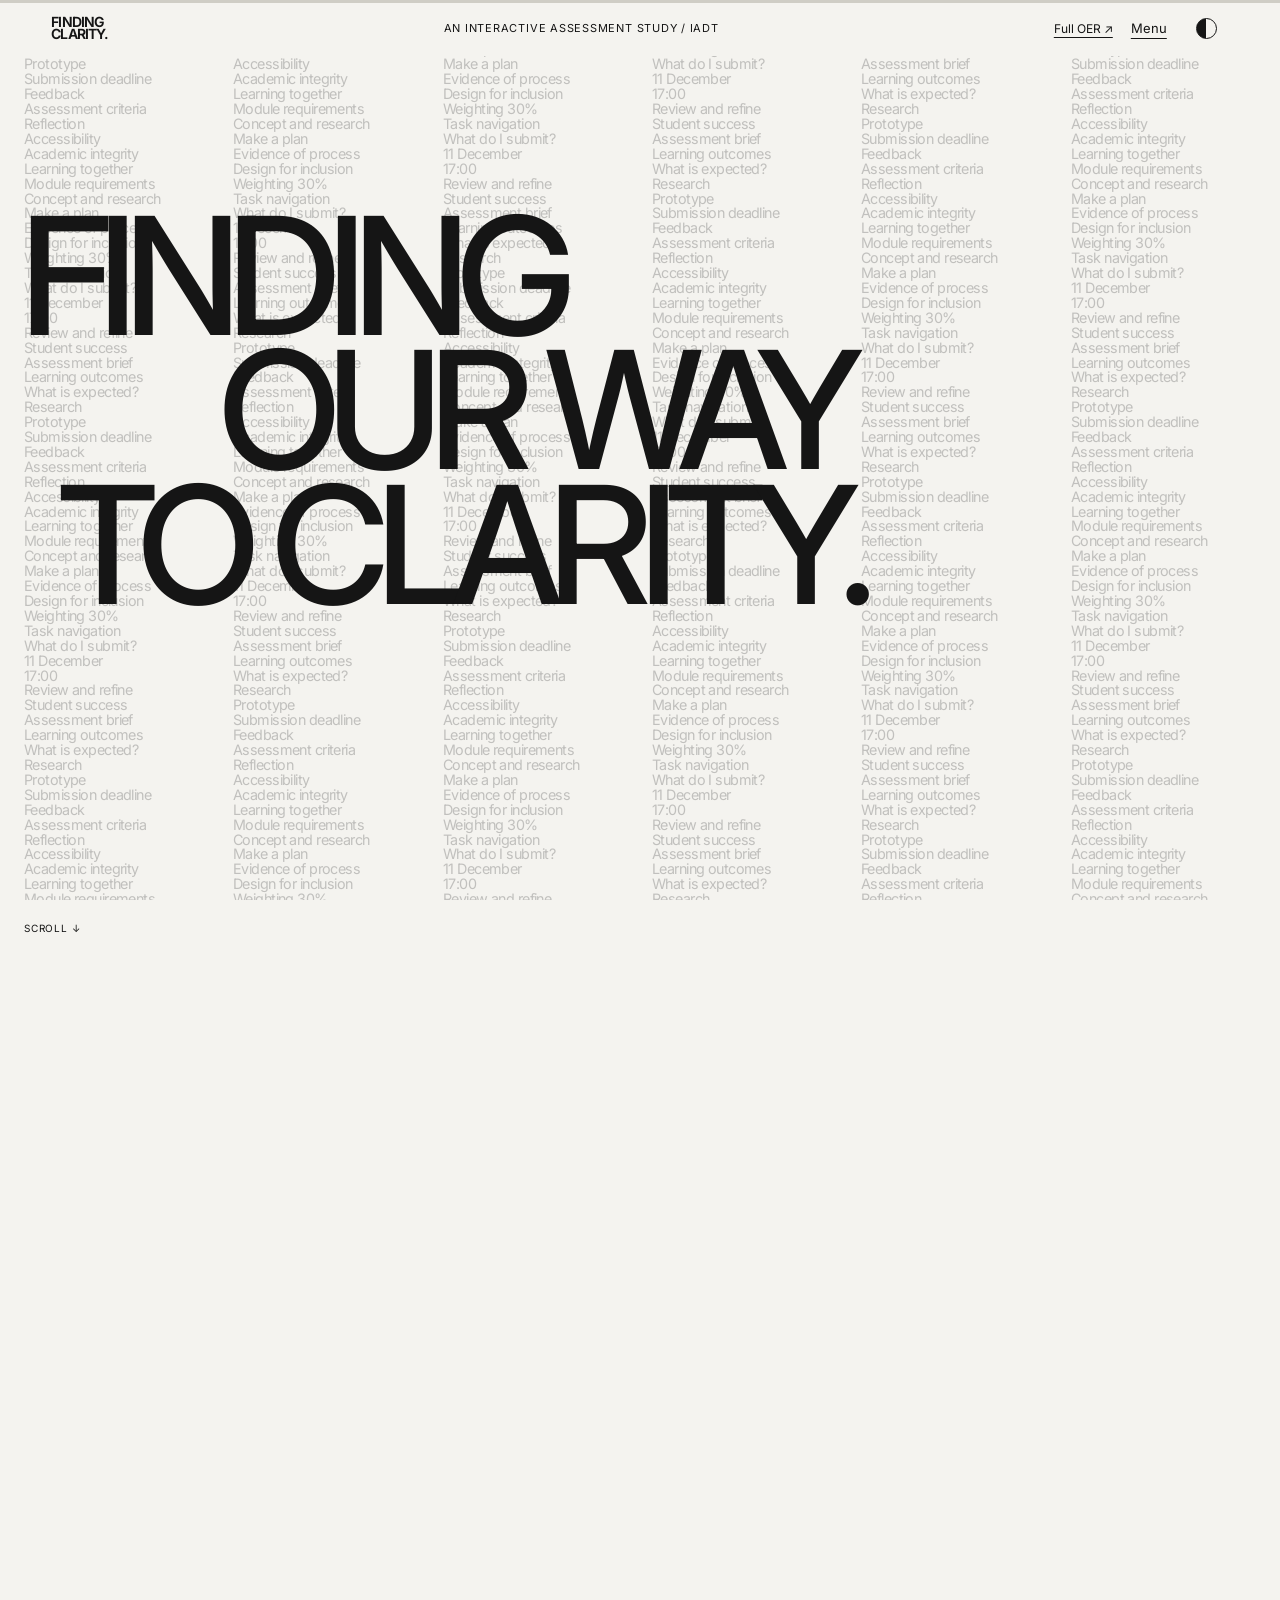
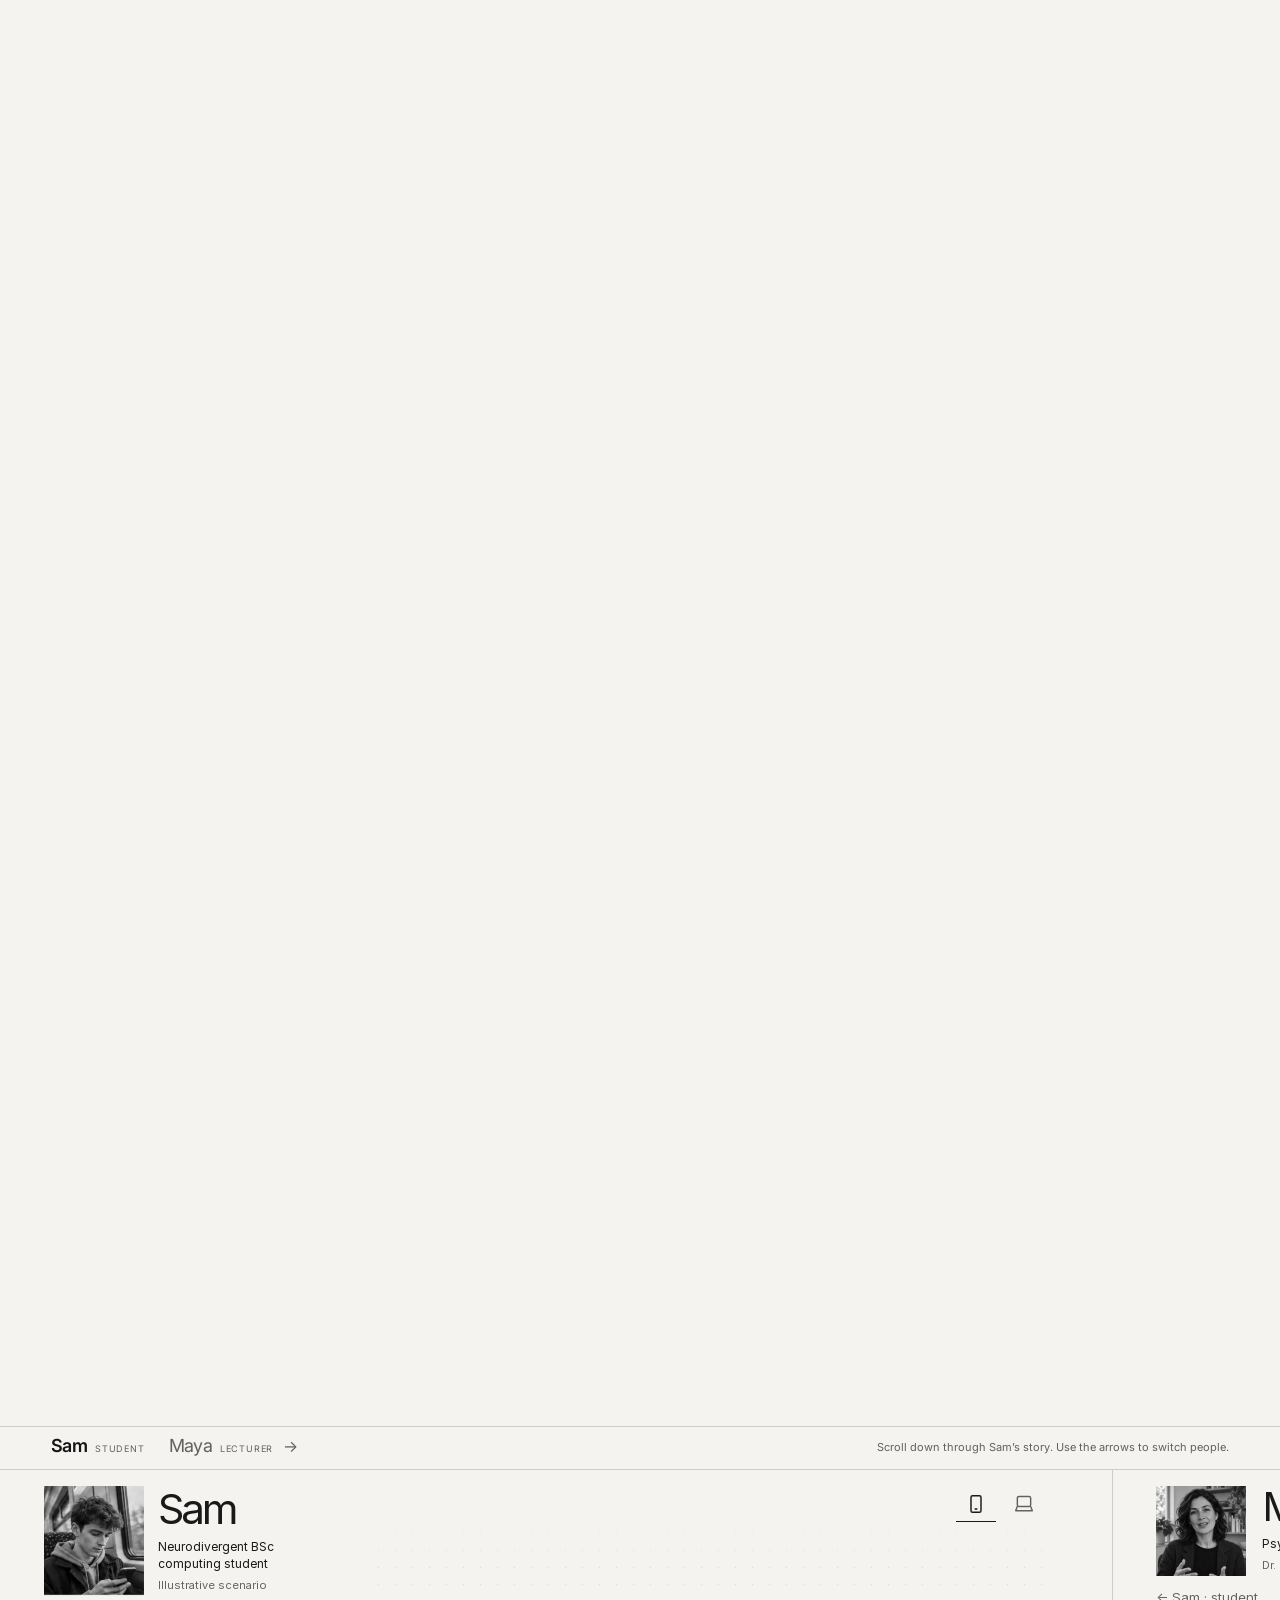
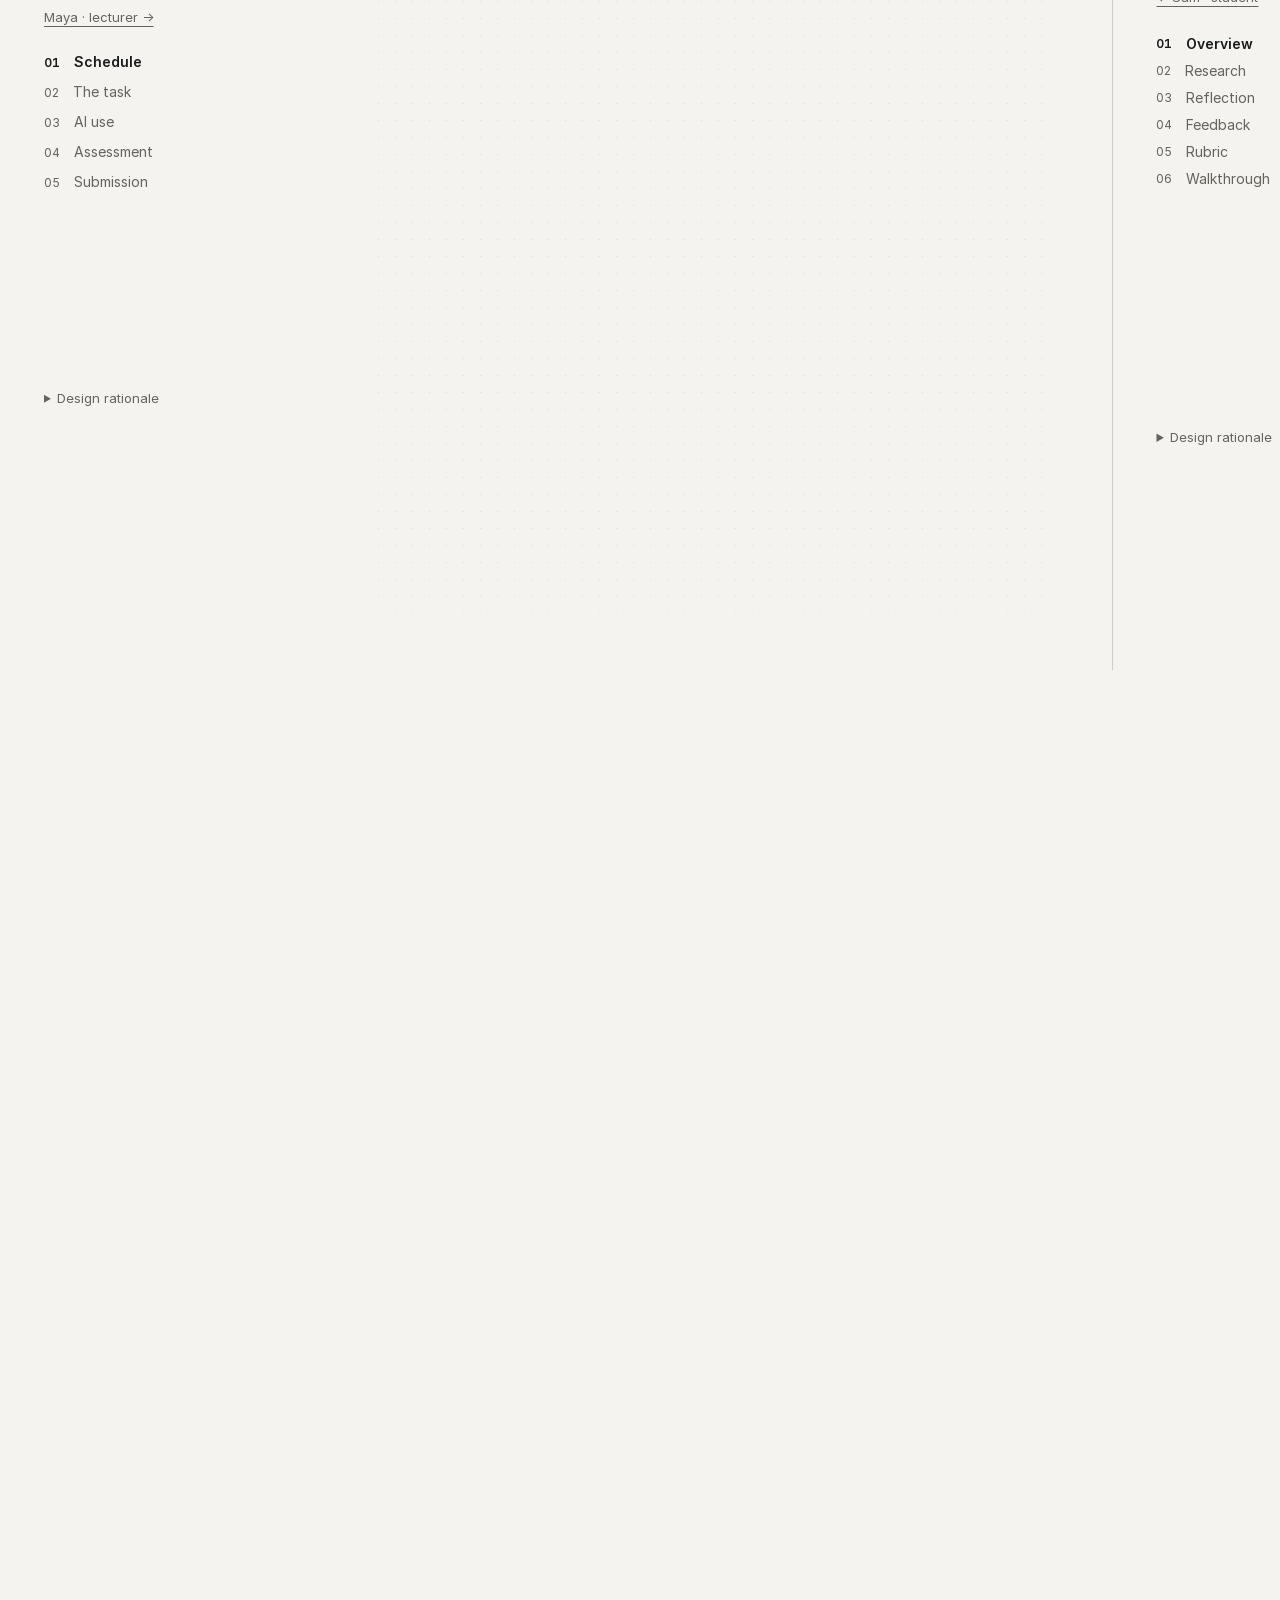
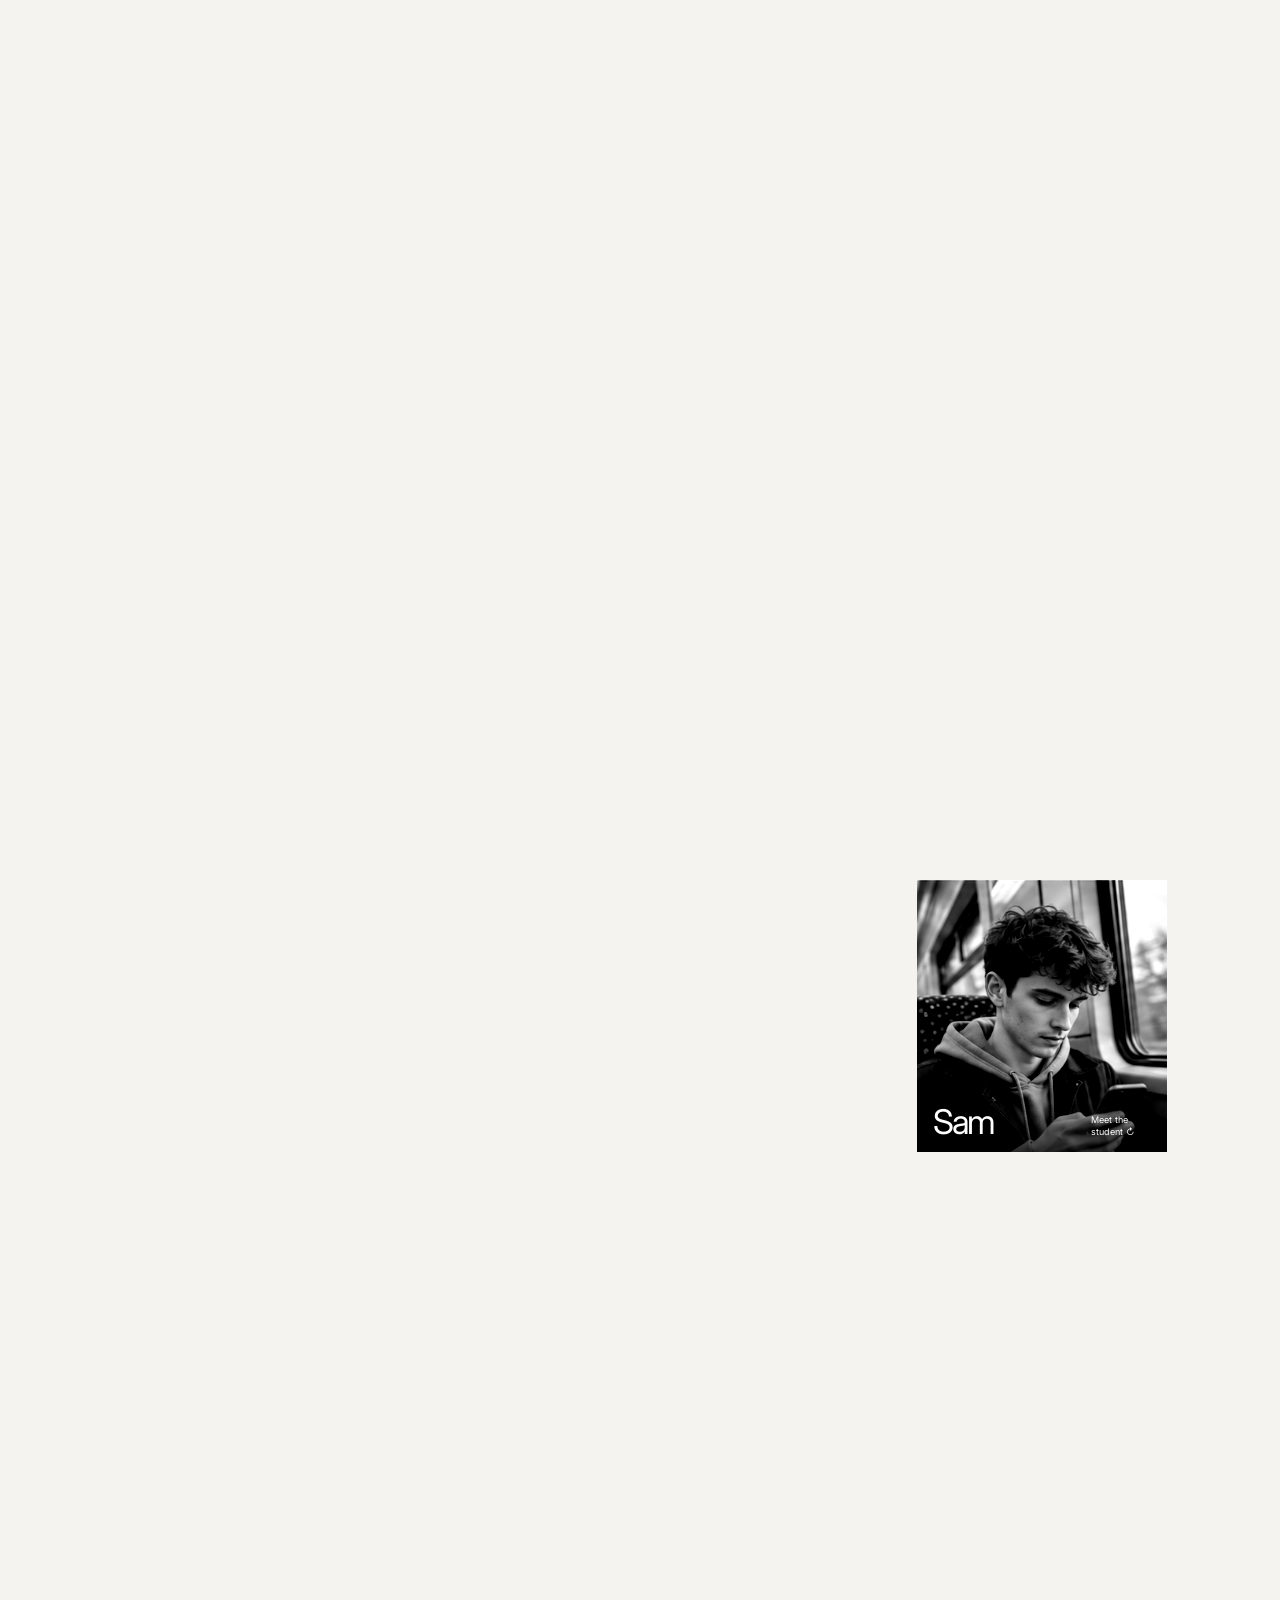
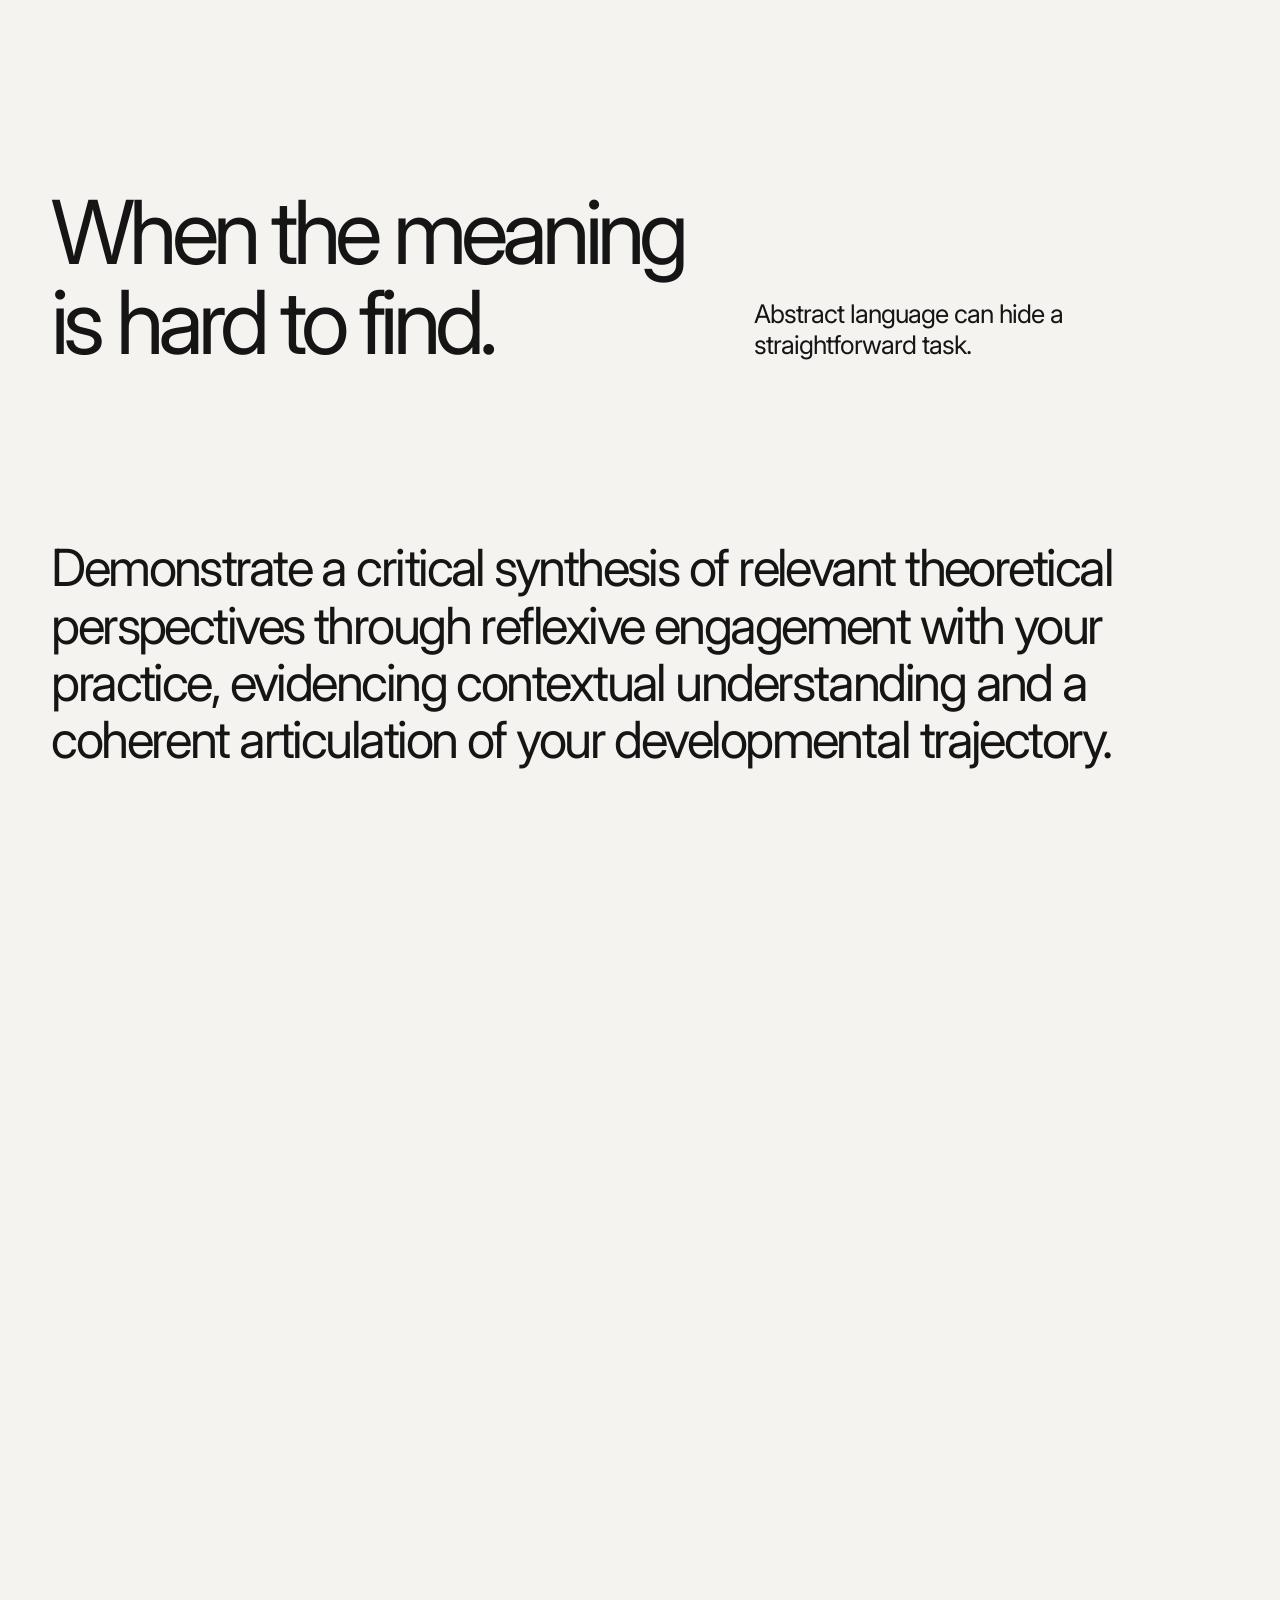
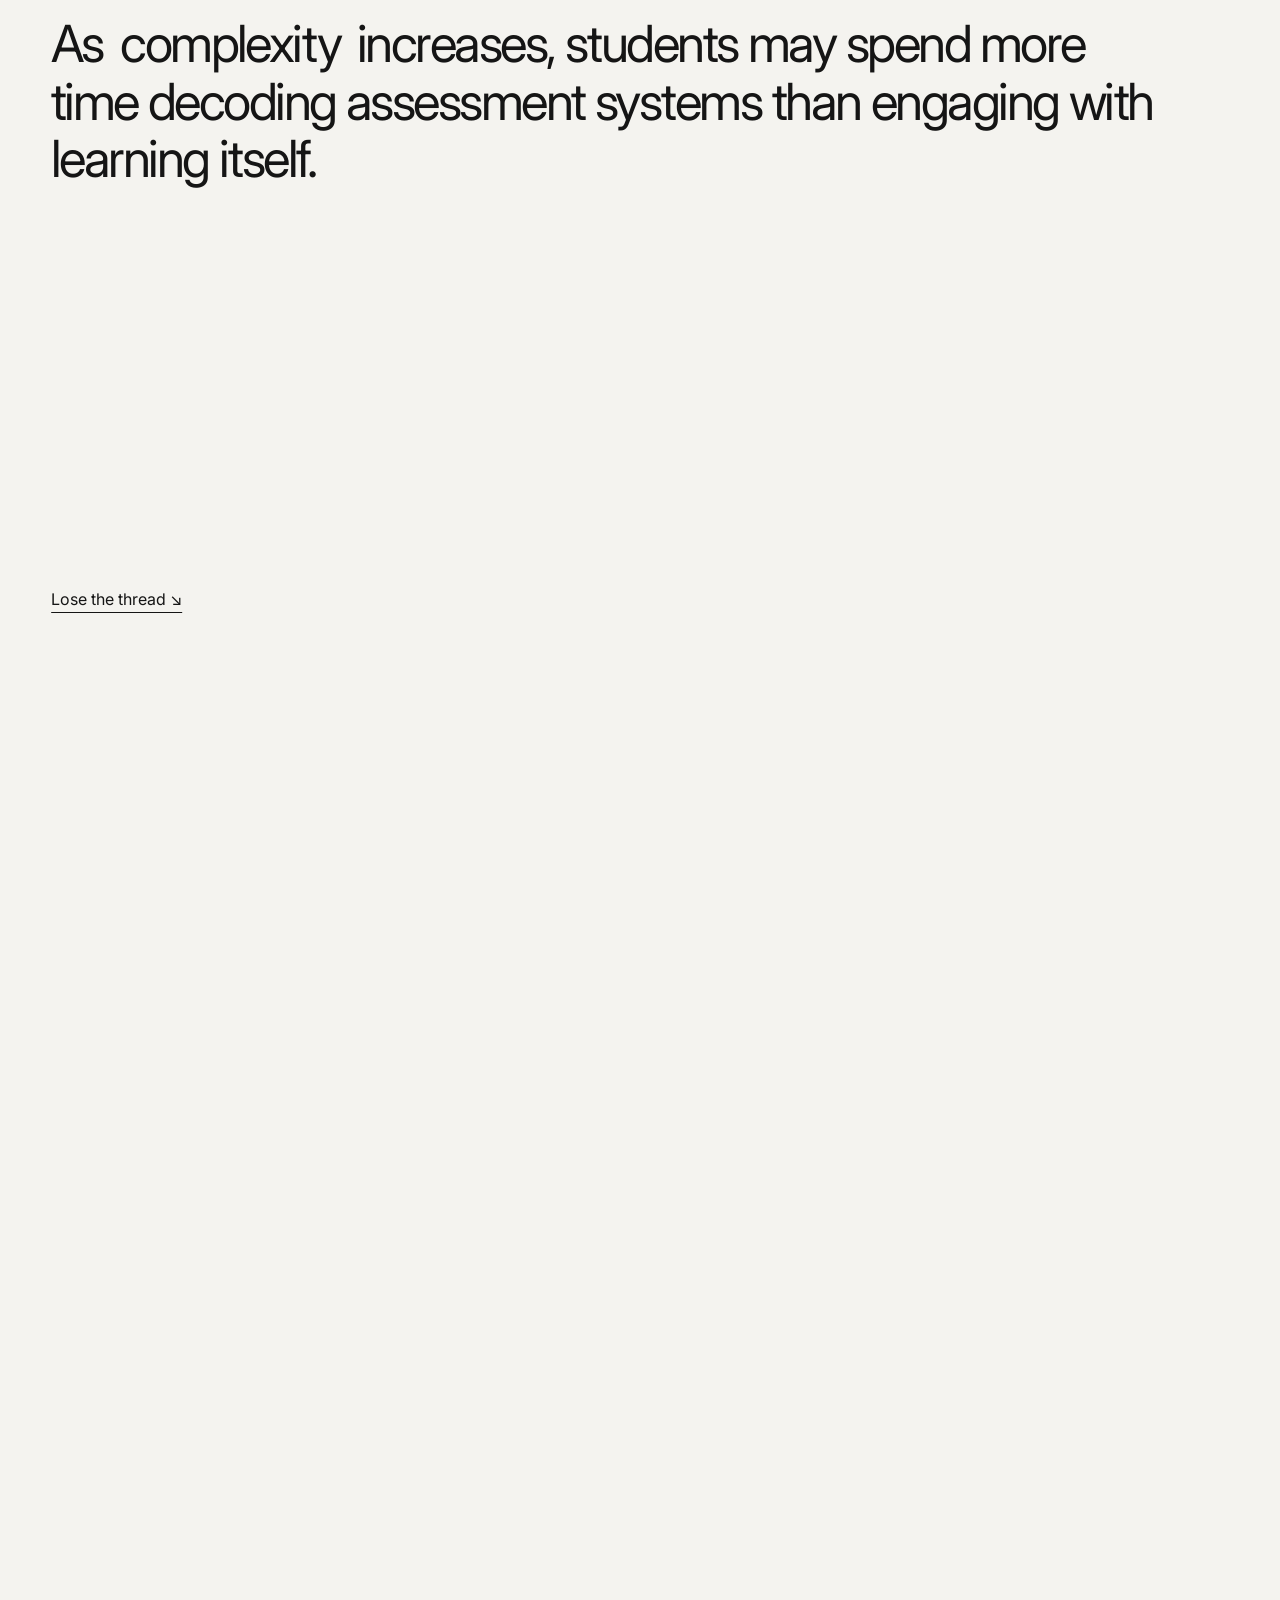
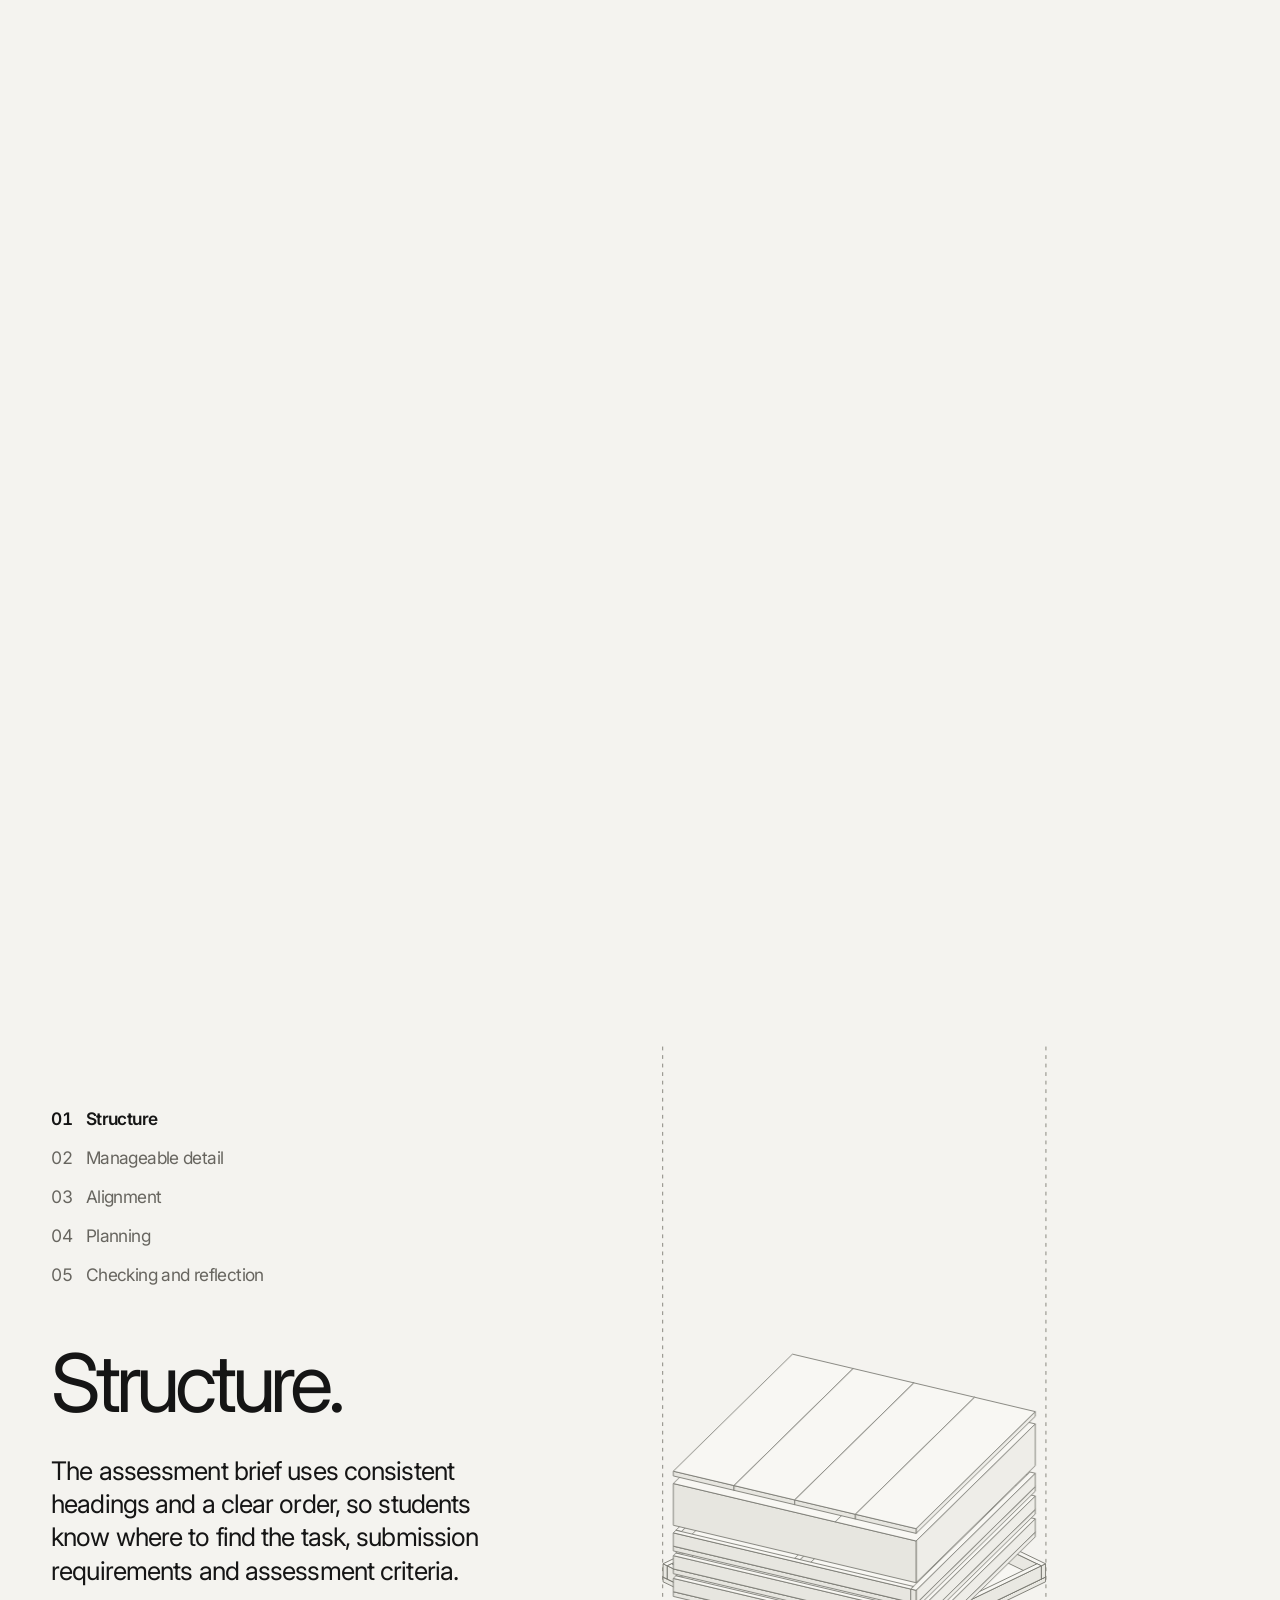
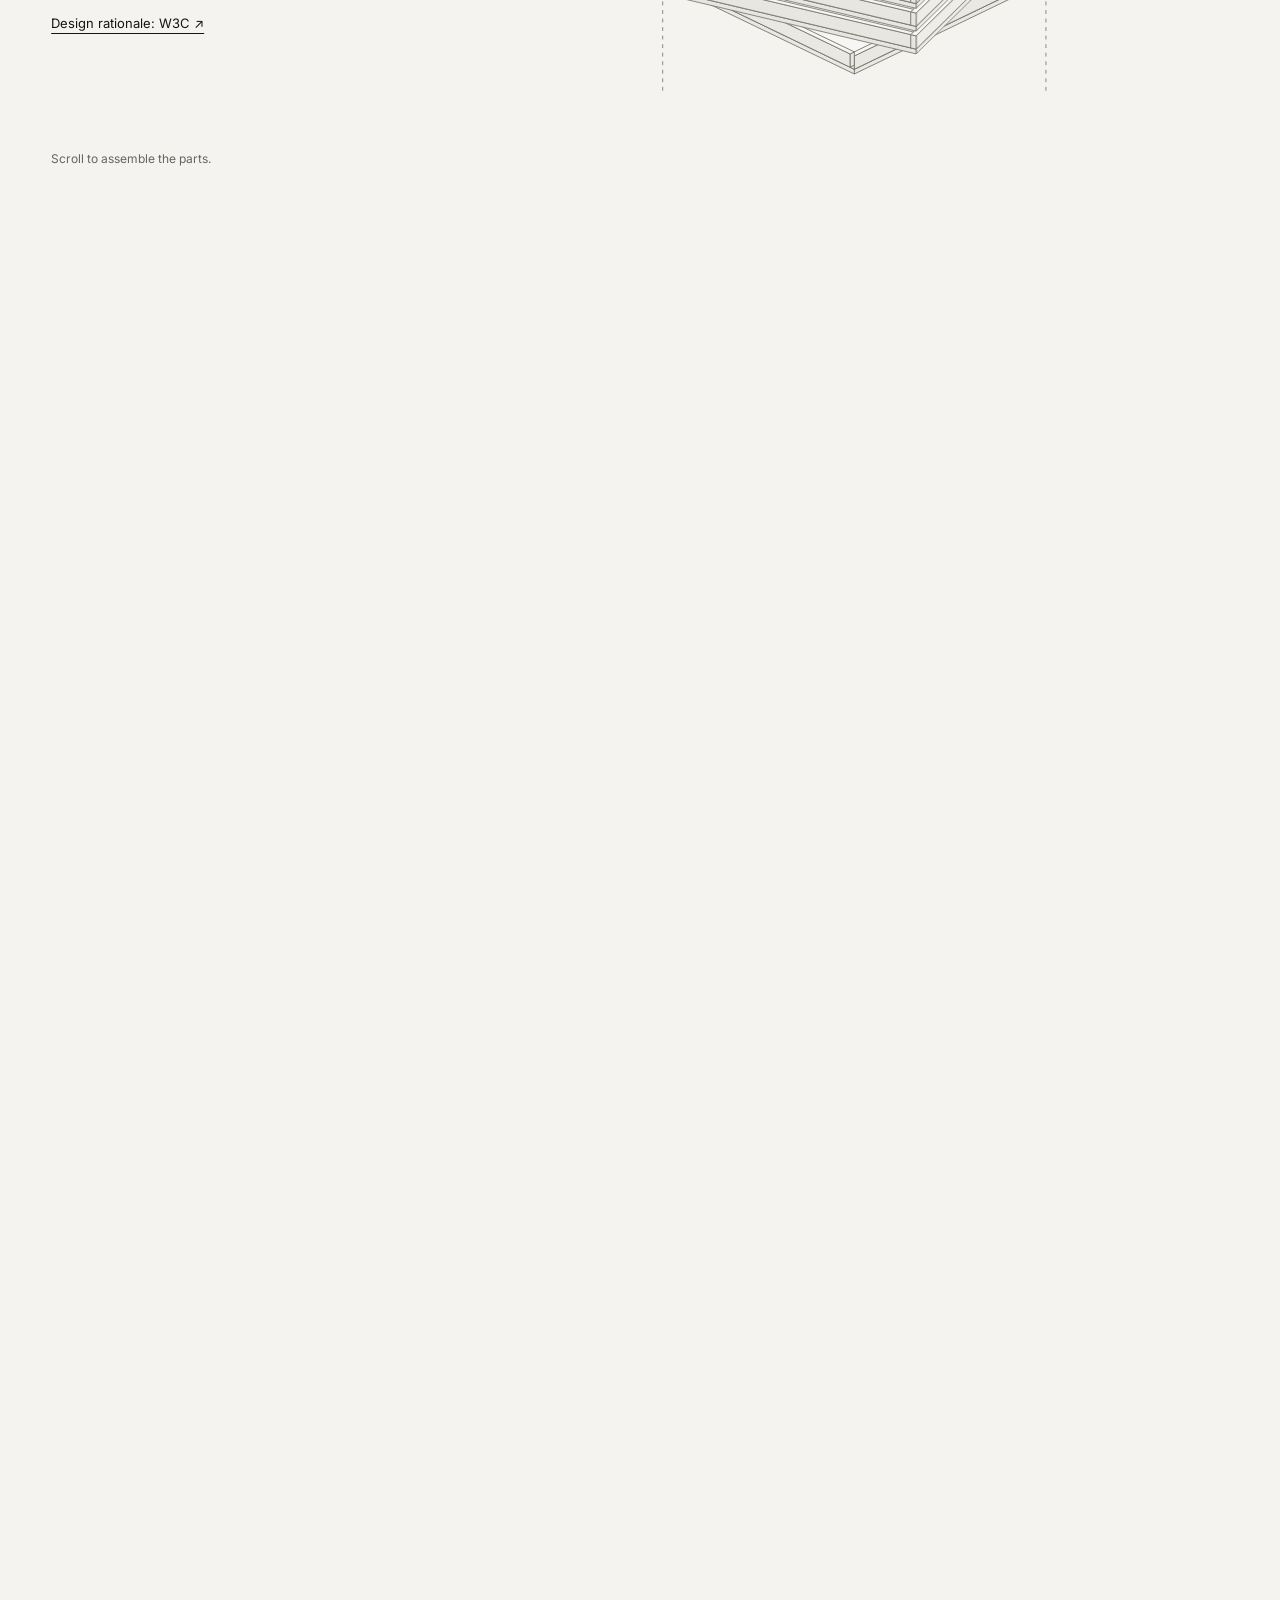
==== index.html @ 4ca5052b "Make Sam card compact with corrected crop, hover tilt and expressive type" ====
<!doctype html>
<html lang="en"><head><meta charset="UTF-8"><meta name="viewport" content="width=device-width,initial-scale=1"><meta name="theme-color" content="#f4f3ef"><meta name="description" content="Finding Clarity: an interactive exploration of Universal Design for Assessment at IADT."><title>Finding Clarity | IADT</title><link rel="preconnect" href="https://fonts.googleapis.com"><link rel="preconnect" href="https://fonts.gstatic.com" crossorigin><link href="https://fonts.googleapis.com/css2?family=Inter:wght@100..900&display=swap" rel="stylesheet"><style>
:root{font-family:Inter,system-ui,sans-serif;color:#151515;background:#f4f3ef;--paper:#fff;--ink:#151515;--line:#aaa7a0;--muted:#66655f;--space:clamp(20px,4vw,76px);--reading:1rem}*{box-sizing:border-box}html{scroll-behavior:smooth}body{margin:0}button,a{font:inherit}a{color:inherit}button{cursor:pointer}button:focus-visible,a:focus-visible,input:focus-visible{outline:3px solid currentColor;outline-offset:4px}p{line-height:1.58}h1,h2,h3,p{margin-top:0}.skip{position:absolute;left:-10000px;top:0;background:#fff;z-index:99}.skip:focus{left:12px}.top{display:flex;align-items:center;justify-content:space-between;padding:22px var(--space);border-bottom:1px solid #222;gap:16px;font-size:11px;letter-spacing:.07em;text-transform:uppercase}.logo{font-weight:900;font-size:16px;line-height:.86;text-decoration:none;letter-spacing:-.06em}.top button,.quiet{background:none;border:0;text-decoration:underline;text-underline-offset:4px}.section{padding:clamp(65px,10vw,155px) var(--space)}.meta{display:flex;justify-content:space-between;gap:20px;border-top:1px solid;padding-top:10px;font-size:11px;letter-spacing:.08em;text-transform:uppercase;margin-bottom:clamp(35px,7vw,100px)}.hero{min-height:83svh;display:flex;flex-direction:column;justify-content:space-between}.hero h1{font-size:clamp(4.2rem,12vw,12rem);font-weight:500;line-height:.84;letter-spacing:-.092em;margin:0;max-width:14ch}.hero h1 em,.section h2 em{font-weight:300}.hero-bottom{display:flex;justify-content:space-between;gap:30px;align-items:end;flex-wrap:wrap}.hero-bottom p{max-width:42ch;font-size:clamp(16px,1.7vw,24px)}.hero-bottom a{text-underline-offset:5px}.section h2{font-size:clamp(2.8rem,7.5vw,8rem);line-height:.96;letter-spacing:-.075em;font-weight:500;max-width:12ch}.intro{display:grid;grid-template-columns:1.4fr .6fr;gap:clamp(30px,6vw,110px);align-items:end;margin-bottom:50px}.intro p{font-size:clamp(15px,1.3vw,19px);max-width:37ch}.frame{border:1px solid #333;background:#e7e6e2}.frame-head,.frame-foot{display:flex;align-items:center;justify-content:space-between;flex-wrap:wrap;gap:15px;padding:16px 20px;border-bottom:1px solid #888;font-size:11px;letter-spacing:.06em;text-transform:uppercase}.frame-foot{border-bottom:0;border-top:1px solid #999}.field{height:clamp(410px,53vw,730px);position:relative;overflow:hidden;isolation:isolate;background:repeating-linear-gradient(90deg,transparent 0,transparent calc(20% - 1px),#00000008 calc(20% - 1px),#00000008 20%)}.piece{position:absolute;border:0;background:none;padding:4px;color:#222;white-space:nowrap;font-weight:var(--weight,500);font-size:var(--size,18px);line-height:1.1;transform:translate(-50%,-50%) rotate(var(--rotation));transition:color .25s,opacity .25s,filter .25s,background .25s;will-change:transform}.piece:hover,.piece:focus-visible,.piece.is-focused{z-index:20;background:#171717;color:white;outline:0;padding:8px 12px}.field.has-focus .piece:not(.is-focused){opacity:.14;filter:blur(2px)}.field.ordered .piece{opacity:0;pointer-events:none}.field-caption{position:absolute;bottom:16px;left:18px;padding:12px 16px;background:#111;color:#fff;max-width:min(480px,85%);z-index:30;font-size:13px;line-height:1.4}.document{display:none;position:absolute;inset:8% 10%;padding:clamp(20px,4vw,55px);background:white;z-index:10;overflow:auto;box-shadow:8px 10px 0 #0002}.ordered .document{display:block;animation:appear .55s ease both}.document h3{font-size:clamp(27px,4vw,55px);letter-spacing:-.06em;font-weight:500}.doc-row{display:grid;grid-template-columns:1fr 2fr;gap:15px;border-top:1px solid #888;padding:15px 0;font-size:clamp(13px,1.3vw,17px)}.eyebrow{font-size:11px;letter-spacing:.06em;text-transform:uppercase}.buttons{display:flex;flex-wrap:wrap;gap:8px}.buttons button,.tabs button{border:1px solid #111;padding:12px 16px;background:transparent;color:#111;font-size:13px}.buttons button.primary,.tabs button[aria-pressed=true]{background:#111;color:#fff}.disclaimer{max-width:60ch;color:var(--muted);font-size:13px;margin-top:15px}.layers{background:#e1dfd8}.paper-stage{min-height:560px;position:relative;margin-top:45px;overflow:hidden;border-top:1px solid #999;border-bottom:1px solid #999}.sheet{position:absolute;width:clamp(270px,50vw,560px);min-height:390px;background:#fff;border:1px solid #999;padding:clamp(24px,3.5vw,46px);box-shadow:10px 14px 0 #0001;transition:transform .6s,opacity .4s}.sheet.back{left:5%;top:9%;transform:rotate(-9deg);opacity:.72}.sheet.front{right:5%;top:13%;transform:rotate(4deg)}.sheet:hover,.sheet:focus-visible{z-index:5;transform:rotate(0) translateY(-10px);opacity:1}.sheet .no{font-size:110px;font-weight:300;letter-spacing:-.1em;line-height:1;margin:40px 0 10px}.sheet h3{font-size:clamp(27px,3vw,43px);font-weight:500;letter-spacing:-.06em}.sheet p{font-size:14px}.sheet .small{font-size:10px;letter-spacing:.08em;text-transform:uppercase;border-bottom:1px solid;padding-bottom:12px;display:flex;justify-content:space-between}.layers .tabs{margin-top:35px;display:flex;flex-wrap:wrap;gap:8px}.below{margin-top:30px;font-size:clamp(15px,2vw,22px)}.demo{background:#fff}.demo-grid{display:grid;grid-template-columns:1fr 1fr;gap:clamp(20px,5vw,80px)}.mock{border:1px solid #999;padding:clamp(18px,3vw,40px);min-height:420px}.mock h3{font-size:clamp(25px,3vw,48px);letter-spacing:-.06em;font-weight:500}.mock label{display:block;margin:25px 0;padding-bottom:12px;border-bottom:1px solid #999}.mock .row{display:flex;justify-content:space-between;gap:10px;padding:15px 0;border-bottom:1px solid #aaa;font-size:14px}.mock .row strong{font-weight:600}.steps label{cursor:pointer}.steps input{accent-color:#000}.steps input:checked+span{text-decoration:line-through;color:#777}.connections .choices{display:grid;grid-template-columns:repeat(3,1fr);gap:8px}.choices button{min-height:145px;display:flex;justify-content:space-between;flex-direction:column;text-align:left;border:1px solid #333;background:transparent;padding:20px;font-size:clamp(20px,3vw,38px);letter-spacing:-.06em}.choices button[aria-pressed=true]{background:#111;color:#fff}.detail{border-bottom:1px solid;border-top:1px solid;margin-top:30px;padding:30px 0;display:grid;grid-template-columns:1fr 1fr;gap:35px}.detail h3{font-size:clamp(23px,3vw,48px);font-weight:500;letter-spacing:-.06em}.research{background:#171717;color:#f5f4f0}.research .grid{display:grid;grid-template-columns:1fr 1fr;gap:60px}.research p{max-width:56ch}.credit{font-size:13px;border-top:1px solid #777;padding-top:15px;margin-top:40px}footer{padding:55px var(--space);display:flex;justify-content:space-between;gap:40px;flex-wrap:wrap}.prefs{position:fixed;right:15px;top:70px;background:white;color:black;border:1px solid #111;box-shadow:12px 12px 0 #0003;z-index:90;padding:25px;max-width:320px}.prefs label{display:block;margin:15px 0}.prefs h2{font-size:20px}.large{--reading:1.2rem}.large p{font-size:var(--reading)}.contrast{background:white;color:black}.contrast .frame,.contrast .layers{background:white}.contrast .piece{color:black}.contrast .piece:hover,.contrast .piece.is-focused{color:white}@keyframes appear{from{opacity:0;transform:translateY(30px)}to{opacity:1;transform:translateY(0)}}@media(max-width:760px){.top .mid{display:none}.intro,.demo-grid,.detail,.research .grid{grid-template-columns:1fr}.paper-stage{min-height:480px}.sheet.back{left:-8%;top:6%}.sheet.front{right:-8%;top:16%}.doc-row{grid-template-columns:1fr}.connections .choices{grid-template-columns:1fr}.choices button{min-height:90px}.hero{min-height:75svh}.frame-head{font-size:10px}}@media(prefers-reduced-motion:reduce){html{scroll-behavior:auto}*,*::before,*::after{animation:none!important;transition:none!important}}

/* Scroll-led editorial opening */
.top{padding:18px 24px;background:#f4f3ef}.scroll-story{height:300svh;position:relative}.story-stage{height:100svh;min-height:620px;position:sticky;top:0;overflow:hidden;padding:24px;background:#f4f3ef;--clarity:0}.word-columns{position:absolute;inset:18px 24px 0;display:grid;grid-template-columns:repeat(6,1fr);gap:24px;pointer-events:none;opacity:calc(.36 - var(--clarity)*.31);mask-image:linear-gradient(#000 80%,transparent)}.word-column{font-size:clamp(10px,1.12vw,16px);line-height:1.04;letter-spacing:-.04em;color:#666;will-change:transform}.word-column span{display:block}.story-topline{position:relative;z-index:3;display:flex;justify-content:space-between;font-size:10px;letter-spacing:.06em;background:#f4f3ef;padding-bottom:12px}.story-title{position:absolute;z-index:2;top:17%;left:20px;right:20px;font-size:clamp(65px,12.8vw,200px);line-height:.82;letter-spacing:-.085em;font-weight:500;margin:0;pointer-events:none;opacity:var(--title-opacity,1);transform:translateY(var(--title-y,0px))}.story-title span{display:block}.story-title span:nth-child(2){margin-left:16%}.story-title span:nth-child(3){margin-left:3%}.story-bottom{position:absolute;bottom:65px;left:24px;right:24px;z-index:4;display:flex;justify-content:space-between;align-items:end;gap:20px}.story-step{font-size:11px;letter-spacing:.08em}.story-explanation{font-size:clamp(17px,2vw,28px);letter-spacing:-.04em;margin:12px 0 0;background:#f4f3ef;max-width:36ch}.story-skip{font-size:12px;text-underline-offset:5px;white-space:nowrap;background:#f4f3ef}.scroll-cue{position:absolute;bottom:22px;left:24px;font-size:10px;letter-spacing:.08em}.story-track{height:2px;position:absolute;bottom:0;left:0;right:0;background:#d8d6d0}.story-track span{display:block;height:100%;width:calc(var(--clarity)*100%);background:#151515}.story-brief{position:absolute;inset:11% 8% 23%;opacity:var(--brief-opacity,0);pointer-events:none}.story-brief h2{font-size:clamp(40px,6.5vw,90px);font-weight:500;letter-spacing:-.07em;line-height:.92;margin:20px 0 30px}.assembly{height:200px;position:relative}.assembly-line{position:absolute;left:0;right:0;display:grid;grid-template-columns:27% 1fr;gap:20px;border-top:1px solid #777;padding-top:15px;font-size:clamp(12px,1.35vw,18px);line-height:1.3;transform-origin:left center}.assembly-line strong{font-size:11px;font-weight:500;letter-spacing:.04em;text-transform:uppercase}.readable-brief{position:absolute;width:1px;height:1px;padding:0;margin:-1px;overflow:hidden;clip-path:inset(50%)}.story-still .scroll-story{height:auto}.story-still .story-stage{position:relative;height:auto;min-height:830px;--clarity:1!important;--title-opacity:0!important;--brief-opacity:1!important}.story-still .assembly-line{transform:none!important;opacity:1!important}.story-still .scroll-cue{display:none}.story-still .story-brief{inset:90px 8% 160px}.contrast .word-columns{opacity:.08}.large .assembly-line{font-size:20px}.large .story-stage{min-height:900px}
@media(max-width:760px){.story-stage{padding:18px;min-height:650px}.word-columns{inset:20px 16px;grid-template-columns:repeat(4,1fr);gap:12px}.word-column:nth-child(n+5){display:none}.story-topline{font-size:8px;gap:15px}.story-title{left:12px;right:12px;top:24%;font-size:14vw;line-height:.88}.story-title span:nth-child(2){margin-left:13%}.story-title span:nth-child(3){margin-left:0}.story-bottom{left:18px;right:18px;bottom:66px;display:block}.story-skip{display:inline-block;margin-top:16px}.story-explanation{font-size:19px}.story-brief{inset:12% 6% 28%}.story-brief h2{font-size:52px}.assembly-line{grid-template-columns:25% 1fr;gap:12px;font-size:13px;padding-top:12px}.assembly-line strong{font-size:9px}.scroll-cue{left:18px;font-size:9px}.story-still .story-stage{min-height:820px}}
@media(prefers-reduced-motion:reduce){.scroll-story{height:auto}.story-stage{position:relative;min-height:830px;--clarity:1!important;--title-opacity:0!important;--brief-opacity:1!important}.assembly-line{transform:none!important;opacity:1!important}.scroll-cue{display:none}.story-brief{inset:90px 8% 160px}}

/* One continuous typographic document, without framed demonstrations. */
.scroll-story{height:650svh}.story-stage{min-height:700px}.word-columns{opacity:calc(.36 - var(--clarity)*.36)}.story-brief{inset:10% 6% 24%}.story-brief h2{font-size:clamp(54px,8vw,118px);line-height:.91;margin:24px 0 36px}.assembly-line{border-color:#aaa;padding-top:13px;grid-template-columns:24% 1fr}.assembly{max-width:1050px}.story-bottom{bottom:65px}.story-still .assembly-line{clip-path:none!important}.story-still .story-brief h2 span{transform:none!important;clip-path:none!important}.editorial-brief{padding-top:90px}.brief-masthead{display:grid;grid-template-columns:.5fr 2fr 1fr;gap:25px;align-items:start}.brief-index{font-size:clamp(60px,9vw,140px);line-height:.9;letter-spacing:-.08em}.brief-masthead h2{max-width:none;font-size:clamp(60px,9.6vw,150px);line-height:.9;letter-spacing:-.08em;margin:0 0 65px}.brief-summary{padding-top:7px}.brief-summary>span,.brief-facts span,.brief-side>span{font-size:10px;letter-spacing:.07em}.brief-summary p{font-size:clamp(17px,1.7vw,25px);letter-spacing:-.04em;line-height:1.3;margin-top:20px}.brief-facts{display:grid;grid-template-columns:repeat(3,1fr);gap:35px;border-top:1px solid;padding:24px 0 100px}.brief-facts span{display:block;margin-bottom:25px}.brief-facts strong{display:block;font-size:clamp(24px,3.3vw,50px);font-weight:500;letter-spacing:-.055em;line-height:1.05}.brief-body{display:grid;grid-template-columns:1fr 1fr;gap:8%;border-top:1px solid #aaa;padding:32px 0 100px}.brief-side h3{font-size:clamp(35px,5vw,76px);font-weight:500;line-height:.98;letter-spacing:-.065em;margin-top:30px}.brief-body>div>p{max-width:48ch}.brief-lead{font-size:clamp(25px,3vw,43px);line-height:1.18;letter-spacing:-.045em}.deliverable-list>div{display:grid;grid-template-columns:35px 1fr;gap:0 15px;padding-bottom:25px;margin-bottom:25px;border-bottom:1px solid #aaa}.deliverable-list h4{font-size:clamp(23px,2.7vw,38px);font-weight:500;letter-spacing:-.04em;margin:0}.deliverable-list p{grid-column:2;margin:12px 0 0;max-width:38ch}.deliverable-list>div>span{font-size:11px;padding-top:8px}.criteria-band{margin:0 calc(-1 * var(--space)) 100px;padding:45px var(--space) 65px;background:#e7e6e0}.criteria-band .meta{margin-bottom:60px}.criteria-grid{display:grid;grid-template-columns:repeat(4,1fr);gap:20px}.criteria-grid strong{font-size:clamp(60px,10vw,145px);font-weight:500;letter-spacing:-.08em;line-height:1}.criteria-grid strong span{font-size:.36em}.criteria-grid p{font-size:14px;margin-top:22px}.planning{padding-bottom:25px}.planning .steps label{display:flex;gap:15px;align-items:baseline;border-top:1px solid #aaa;padding:22px 0;margin:0;font-size:clamp(16px,1.7vw,24px);letter-spacing:-.03em}.planning input{width:18px;height:18px;flex-shrink:0}.connections{background:#e7e6e0}.connections h2{max-width:none;text-transform:uppercase;font-size:clamp(45px,8vw,120px);font-weight:500}.connections h2 em,.research h2 em{font-style:normal}.connections .choices{margin-top:55px;gap:0;border-top:1px solid}.choices button{border:0;border-bottom:1px solid;min-height:170px;padding:22px 15px 22px 0}.choices button[aria-pressed=true]{background:transparent;color:#151515}.choices button[aria-pressed=false]{color:#777}.choices button:hover{color:#151515}.choices button[aria-pressed=true] span:last-child{text-decoration:underline;text-underline-offset:8px}.detail{padding:45px 0;border-top:0}.research{background:#f4f3ef;color:#151515;border-top:1px solid}.research h2{font-size:clamp(45px,6vw,90px)}.research .credit{border-color:#aaa}.contrast .criteria-band,.contrast .connections{background:white}.large .story-stage{min-height:1000px}.large .assembly-line{font-size:20px}.large .assembly-line:nth-child(2){top:80px!important}.large .assembly-line:nth-child(3){top:160px!important}.large .assembly-line:nth-child(4){top:260px!important}
@media(max-width:760px){.scroll-story{height:700svh}.story-stage{min-height:700px}.story-brief{inset:12% 6% 25%}.story-brief h2{font-size:clamp(40px,12vw,65px);margin:24px 0 35px}.assembly-line{grid-template-columns:24% 1fr;font-size:13px}.assembly-line:nth-child(3){top:125px!important}.assembly-line:nth-child(4){top:205px!important}.brief-masthead{grid-template-columns:1fr}.brief-index{font-size:60px}.brief-masthead h2{font-size:15vw;margin:20px 0}.brief-summary{max-width:30ch;margin-bottom:40px}.brief-summary p{font-size:21px}.brief-facts{gap:20px;padding-bottom:65px;grid-template-columns:1fr 1fr}.brief-facts>div:last-child{grid-column:1/-1}.brief-facts strong{font-size:27px}.brief-facts span{margin-bottom:16px}.brief-body{grid-template-columns:1fr;gap:25px;padding-bottom:65px}.brief-side h3{margin-top:22px;margin-bottom:10px;font-size:44px}.brief-lead{font-size:28px}.criteria-grid{grid-template-columns:1fr 1fr;gap:35px}.criteria-grid strong{font-size:90px}.criteria-band{margin-bottom:65px}.connections .choices{grid-template-columns:1fr}.choices button{min-height:100px;flex-direction:row;align-items:center}.choices button span:first-child{font-size:11px}.choices button span:last-child{font-size:32px}.story-still .scroll-story{height:auto}}
@media(prefers-reduced-motion:reduce){.scroll-story{height:auto}.assembly-line,.story-brief h2 span{clip-path:none!important;transform:none!important}.word-columns{display:none}}

.ambiguity-intro{padding-top:100px;padding-bottom:100px}.ambiguity-intro h2{font-size:clamp(53px,8.7vw,140px);max-width:none;line-height:.97;letter-spacing:-.075em;margin-bottom:70px}.ambiguity-intro h2>span{color:#777}.ambiguity-context{display:grid;grid-template-columns:1fr 1fr;gap:10%;margin-left:25%;font-size:clamp(18px,2vw,28px);letter-spacing:-.035em}.reading-link{display:inline-block;margin-top:35px;font-size:13px;text-underline-offset:6px}.reading-story{height:520svh;position:relative}.reading-stage{position:sticky;top:0;height:100svh;min-height:750px;padding:25px var(--space);overflow:hidden;background:#f4f3ef}.reading-stage .meta{margin-bottom:35px;font-size:10px}.barrier-heading{position:relative;z-index:2;display:grid;grid-template-columns:1.5fr 1fr;gap:8%;align-items:end}.barrier-heading h2{font-weight:500;font-size:clamp(34px,4.8vw,75px);line-height:.98;letter-spacing:-.06em;margin:0}.barrier-description{max-width:32ch;font-size:clamp(16px,1.6vw,23px);line-height:1.35;letter-spacing:-.025em;margin:0}.reading-art{position:absolute;top:33%;left:var(--space);right:var(--space);bottom:155px}.reading-echo{position:absolute;inset:-20px 0;display:grid;grid-template-columns:repeat(5,1fr);gap:30px;opacity:var(--echo,.16);overflow:hidden;pointer-events:none}.echo-column{font-size:clamp(12px,1.4vw,20px);line-height:1.05;letter-spacing:-.04em;word-spacing:-.05em;transform:translateY(var(--shift,0px))}.reading-source{position:relative;z-index:1;max-width:1050px;margin:25px auto}.reading-source>span{font-size:10px;letter-spacing:.08em}.abstract-copy,.plain-copy{font-size:clamp(28px,4vw,61px);line-height:1.06;letter-spacing:-.055em;font-weight:500;margin-top:24px}.abstract-copy i{font-style:normal;text-shadow:var(--ink-spread,2px) 0 currentColor,calc(-1 * var(--ink-spread,2px)) 0 currentColor,0 var(--ink-spread,2px) currentColor;filter:blur(var(--ink-blur,1px));background:linear-gradient(transparent 40%,#151515 40%,#151515 76%,transparent 76%);background-size:var(--ink-cover,100%) 100%;background-repeat:no-repeat}.plain-copy{position:absolute;top:0;left:0;right:0;opacity:var(--plain,0);transform:translateY(var(--plain-y,20px));pointer-events:none}.abstract-copy{opacity:var(--abstract,1)}.reading-bottom{position:absolute;bottom:28px;left:var(--space);right:var(--space);display:grid;grid-template-columns:1fr auto;gap:18px;font-size:12px}.reading-bottom p{font-size:clamp(18px,2vw,28px);letter-spacing:-.035em;margin:0}.reading-bottom a{text-underline-offset:5px}.reading-bottom>span{font-size:9px;letter-spacing:.07em;grid-column:1/-1}.clear-reading h2{max-width:none;font-size:clamp(48px,8vw,120px);margin-bottom:60px}.clear-content{margin-left:50%;max-width:55ch}.clear-lead{font-size:clamp(26px,3vw,44px);letter-spacing:-.05em;line-height:1.15}.clarity-principles{margin-top:90px;display:grid;grid-template-columns:1fr 1fr;gap:70px 9%}.clarity-principles article{border-top:1px solid #999;padding-top:18px}.clarity-principles article>span,.plain-example span{font-size:10px;letter-spacing:.07em}.clarity-principles h3,.plain-example h3{font-size:clamp(35px,4.5vw,70px);letter-spacing:-.065em;line-height:1;font-weight:500;margin:32px 0 20px}.clarity-principles p{max-width:40ch;font-size:18px}.plain-example{margin-top:110px;border-top:1px solid;padding-top:25px;display:grid;grid-template-columns:1fr 1fr;gap:9%}.plain-example>div>p:first-child{font-size:clamp(24px,3vw,44px);line-height:1.17;letter-spacing:-.04em}.example-note{max-width:45ch;font-size:14px;color:#666}footer{border-top:1px solid #999;font-size:13px}.story-still .reading-story{height:auto}.story-still .reading-stage{position:relative;height:auto;min-height:700px}.story-still .reading-art{position:relative;inset:auto;margin-top:50px}.story-still .reading-echo{display:none}.story-still .abstract-copy{display:none}.story-still .plain-copy{position:static;opacity:1;transform:none}.story-still .reading-bottom{position:relative;inset:auto;margin-top:50px}.story-still .barrier-count{display:none}.story-still .reading-bottom>span{display:none}.contrast .reading-echo{display:none}.large .reading-stage{min-height:1000px}.large .reading-source p{font-size:36px}.story-brief h2{margin-top:70px;font-size:clamp(65px,10.5vw,160px)}
@media(max-width:760px){.ambiguity-context{margin-left:0;grid-template-columns:1fr;gap:15px;font-size:21px}.ambiguity-intro h2{font-size:13vw;margin-bottom:45px}.reading-stage{min-height:800px;padding-top:20px}.reading-stage .meta{font-size:8px;gap:12px;margin-bottom:32px}.barrier-heading{grid-template-columns:1fr;gap:20px}.barrier-heading h2{font-size:37px}.barrier-description{font-size:17px;max-width:34ch}.reading-art{top:34%;bottom:160px}.reading-source{margin-top:10px}.abstract-copy,.plain-copy{font-size:29px;line-height:1.13;letter-spacing:-.045em}.reading-echo{grid-template-columns:repeat(3,1fr);gap:12px}.echo-column:nth-child(n+4){display:none}.reading-bottom{grid-template-columns:1fr;gap:14px}.reading-bottom p{font-size:20px}.reading-bottom a{font-size:12px}.clear-content{margin-left:0}.clarity-principles{grid-template-columns:1fr;gap:45px;margin-top:65px}.clarity-principles h3{font-size:47px}.plain-example{grid-template-columns:1fr;gap:20px;margin-top:65px}.story-brief h2{font-size:13vw;margin-top:80px}}
@media(prefers-reduced-motion:reduce){.reading-story{height:auto}.reading-stage{position:relative;height:auto;min-height:750px}.reading-art{position:relative;inset:auto;margin-top:50px}.reading-echo,.abstract-copy{display:none}.plain-copy{position:static;opacity:1;transform:none}.reading-bottom{position:relative;inset:auto;margin-top:50px}.reading-bottom>span{display:none}}

/* Assessment ambiguity: an interwoven typographic composition. */
.ambiguity-intro{position:relative;isolation:isolate;overflow:hidden;padding:85px 3.8vw 55px}.ambiguity-intro .meta{border:0;padding:0;margin-bottom:75px;font-size:9px;letter-spacing:.08em;position:relative;z-index:2}.ambiguity-grain{position:absolute;inset:115px 3.8vw 0;z-index:-1;display:grid;grid-template-columns:repeat(6,1fr);gap:30px;color:#151515;opacity:.065;mask-image:linear-gradient(transparent,#000 20%,#000 75%,transparent);pointer-events:none}.ambiguity-grain>div{font-size:clamp(10px,1.07vw,16px);line-height:1.05;letter-spacing:-.04em}.ambiguity-grain span{display:block}.ambiguity-composition{position:relative;min-height:850px;display:grid;grid-template-columns:repeat(12,minmax(0,1fr));grid-template-rows:auto auto auto auto auto;column-gap:20px}.ambiguity-intro h2{display:contents;max-width:none;margin:0;letter-spacing:-.075em;line-height:.88;font-weight:500}.ambiguity-intro h2>span{color:#151515}.ambiguity-line{display:block;font-size:clamp(55px,8.5vw,150px);position:relative;z-index:1;align-self:start;white-space:nowrap}.line-one{grid-column:1/10;grid-row:1}.line-two{grid-column:3/10;grid-row:2}.line-three{grid-column:1/9;grid-row:3}.line-four{grid-column:5/12;grid-row:4}.ambiguity-intro .ambiguity-word{grid-column:3/13;grid-row:5;font-size:clamp(80px,14.8vw,250px);letter-spacing:-.085em;line-height:.9;white-space:nowrap;margin-top:5px;align-self:start}.ambiguity-note{font-size:clamp(15px,1.28vw,20px);line-height:1.38;letter-spacing:-.025em;margin:0;position:relative;z-index:2;background:#f4f3efe8;align-self:start;padding:8px 0}.ambiguity-note span{display:inline}.note-one{grid-column:10/13;grid-row:1/4;max-width:25ch;margin-top:7px}.note-two{grid-column:1/4;grid-row:4/6;max-width:23ch;align-self:start;margin-top:15px}.note-two em{font-style:normal;text-decoration:underline;text-decoration-thickness:1px;text-underline-offset:4px}.ambiguity-intro .reading-link{margin-top:45px;font-size:11px}.contrast .ambiguity-grain{display:none}.large .ambiguity-note{font-size:23px}.large .ambiguity-composition{row-gap:25px;min-height:1050px}
@media(min-width:1600px){.ambiguity-composition{min-height:1050px}}
@media(max-width:1000px) and (min-width:761px){.ambiguity-composition{min-height:750px;column-gap:12px}.ambiguity-note{font-size:14px}.note-one{grid-column:10/13}.note-two{grid-column:1/5;max-width:24ch}}
@media(max-width:760px){.ambiguity-intro{padding:65px 20px 55px}.ambiguity-intro .meta{font-size:8px;gap:30px;margin-bottom:48px}.ambiguity-intro .meta>span:last-child{max-width:15ch;text-align:right}.ambiguity-grain{inset:130px 20px 0;grid-template-columns:repeat(4,1fr);gap:14px;opacity:.055}.ambiguity-grain>div:nth-child(n+5){display:none}.ambiguity-composition{display:flex;flex-direction:column;min-height:0;gap:0}.ambiguity-intro h2{display:block;order:0}.ambiguity-line{font-size:12vw;line-height:.92;white-space:normal}.line-two{margin-left:14%}.line-three{margin-left:0}.line-four{margin-left:29%;margin-top:6px}.ambiguity-intro .ambiguity-word{display:block;font-size:17vw;margin-left:7%;line-height:.95;margin-top:2px}.ambiguity-note{font-size:18px;line-height:1.4;max-width:29ch;padding:0;background:transparent}.note-one{order:1;margin:45px 0 0 16%}.note-two{order:2;margin:35px 16% 0 0}.ambiguity-intro .reading-link{margin-top:35px}.large .ambiguity-composition{min-height:0}.large .ambiguity-note{font-size:23px}}

/* A single screen carries the statement into the reading experience. */
.top,.meta,footer,.clarity-principles article,.plain-example{border:0}.story-track{display:none}.reading-story{height:720svh}.reading-stage{padding:0}.ambiguity-panel,.barrier-panel{position:absolute;inset:0;padding:30px var(--space);background:#f4f3ef}.ambiguity-panel{z-index:3;opacity:1;overflow:hidden}.barrier-panel{z-index:2;opacity:0}.ambiguity-panel .meta{margin-bottom:0;font-size:10px;display:flex}.ambiguity-panel .ambiguity-grain{inset:90px var(--space) 25px;opacity:.045}.ambiguity-composition{display:flex;flex-direction:column;min-height:0;gap:0;margin-top:clamp(65px,11vh,120px)}.ambiguity-panel h2{display:block;font-size:clamp(50px,6.9vw,110px);line-height:1.01;letter-spacing:-.065em;font-weight:500;margin:0;max-width:none}.ambiguity-panel h2>span{display:block;white-space:nowrap}.ambiguity-note{background:transparent;font-size:clamp(15px,1.25vw,20px);line-height:1.45;max-width:39ch;letter-spacing:-.02em;padding:0;margin:0;align-self:auto}.note-one{margin:45px 0 0 51%}.note-two{position:absolute;left:var(--space);bottom:90px;max-width:37ch}.note-two em{text-decoration:none;font-style:normal}.ambiguity-panel .reading-link{position:absolute;bottom:28px;left:var(--space);margin:0}.barrier-panel .meta{margin:0 0 35px;padding:0;border:0;font-size:10px}.barrier-panel .reading-art{top:33%}.large .ambiguity-composition{min-height:0;gap:0}.large .ambiguity-note{font-size:23px}.large .note-two{position:static;margin-top:25px}.large .reading-stage{min-height:1100px}.story-still .reading-story{height:auto}.story-still .reading-stage{height:auto;min-height:0;padding:0}.story-still .ambiguity-panel,.story-still .barrier-panel{position:relative;inset:auto;opacity:1!important;overflow:visible;padding:60px var(--space)}.story-still .ambiguity-composition{margin-top:55px}.story-still .note-two{position:static;margin-top:35px}.story-still .ambiguity-panel .reading-link{position:static;margin-top:35px}.story-still .reading-art{position:relative;inset:auto}.story-still .reading-bottom{position:relative;inset:auto}
@media(max-width:760px){.ambiguity-panel,.barrier-panel{padding:22px 20px}.ambiguity-panel .meta{font-size:8px}.ambiguity-panel .meta>span:last-child{max-width:16ch}.ambiguity-composition{margin-top:70px}.ambiguity-panel h2{font-size:7.5vw;line-height:1.06;letter-spacing:-.055em}.ambiguity-panel h2>span{white-space:nowrap}.ambiguity-note{font-size:16px;line-height:1.42;max-width:31ch}.note-one{margin:45px 0 0 9%}.note-two{position:static;margin:30px 7% 0 0;max-width:31ch}.ambiguity-panel .reading-link{left:20px;bottom:32px}.barrier-panel .meta{font-size:8px;margin-bottom:32px;gap:10px}.ambiguity-panel .ambiguity-grain{inset:90px 20px 20px}.large .ambiguity-note{font-size:22px}.large .ambiguity-panel{overflow:visible}.large .reading-stage{min-height:1250px}}
@media(prefers-reduced-motion:reduce){.reading-story{height:auto}.reading-stage{height:auto;min-height:0}.ambiguity-panel,.barrier-panel{position:relative;inset:auto;opacity:1!important;padding:60px var(--space);overflow:visible}.ambiguity-composition{margin-top:55px}.note-two{position:static;margin-top:35px}.ambiguity-panel .reading-link{position:static;margin-top:35px}.barrier-panel .reading-art{position:relative;inset:auto}.reading-bottom{position:relative;inset:auto}}

.ambiguity-composition{display:grid;grid-template-columns:1fr 1fr;grid-template-rows:auto auto;gap:45px 8%}.ambiguity-panel h2{grid-column:1/-1;grid-row:1}.ambiguity-panel .note-one,.ambiguity-panel .note-two{position:static;grid-row:2;align-self:start;margin:0;max-width:39ch}.ambiguity-panel .note-one{grid-column:2}.ambiguity-panel .note-two{grid-column:1}.large .ambiguity-composition{gap:45px 8%}
@media(max-width:760px){.ambiguity-composition{display:flex;gap:0}.ambiguity-panel .note-one{margin:45px 0 0 9%;max-width:31ch}.ambiguity-panel .note-two{margin:30px 7% 0 0;max-width:31ch}}

.story-topline,.ambiguity-panel>.meta,.barrier-panel>.meta,.clear-reading>.meta,.reading-source>span,.reading-bottom>p,.reading-bottom>span,.clarity-principles article>span,.plain-example span{display:none}
.scroll-cue{opacity:calc(1 - var(--clarity)*5)}
.ambiguity-panel .ambiguity-composition{margin-top:clamp(70px,13vh,140px)}
.barrier-panel .barrier-heading{margin-top:35px}
.reveal-phrase{display:inline;border:0;padding:0;margin:0;background:transparent;color:inherit;font:inherit;letter-spacing:inherit;line-height:inherit;text-align:inherit;cursor:pointer;position:relative;border-radius:0;text-shadow:3px 0 currentColor,-3px 0 currentColor,0 3px currentColor;filter:blur(1.8px);box-shadow:inset 0 -.62em currentColor;transition:filter .18s,text-shadow .18s,box-shadow .18s}
.reveal-phrase:hover,.reveal-phrase:focus-visible,.reveal-phrase.is-revealed{filter:none;text-shadow:none;box-shadow:none}
.reveal-phrase:focus-visible{outline:2px solid;outline-offset:4px}
.story-still .reveal-phrase{filter:none;text-shadow:none;box-shadow:none}
@media(prefers-reduced-motion:reduce){.reveal-phrase{filter:none;text-shadow:none;box-shadow:none}}

.reveal-message{display:block;width:100%;border:0;padding:0;margin:24px 0 0;background:transparent;color:inherit;font-family:inherit;font-size:clamp(28px,4vw,61px);font-weight:500;line-height:1.06;letter-spacing:-.055em;text-align:left;filter:blur(5px);cursor:pointer;transition:filter .3s}
.reveal-message:hover,.reveal-message:focus-visible,.reveal-message.is-revealed{filter:none}
.reveal-message:focus-visible{outline:2px solid currentColor;outline-offset:12px}
.story-still .reveal-message{filter:none}
.large .reveal-message{font-size:36px}
@media(max-width:760px){.reveal-message{font-size:29px;line-height:1.13;letter-spacing:-.045em}}
@media(prefers-reduced-motion:reduce){.reveal-message{transition:none;filter:none}}

/* Manual True Focus treatment, adapted for this static document. */
.reveal-message,.reveal-message:hover,.reveal-message:focus-visible,.reveal-message.is-revealed{filter:none;cursor:default}
.focus-word{display:inline-block;border:0;background:transparent;color:inherit;font:inherit;letter-spacing:inherit;line-height:inherit;padding:0;margin:0;filter:blur(5px);cursor:pointer;transition:filter .3s ease}
.focus-word.is-focused{filter:none}.focus-word:focus-visible{outline:2px solid #151515;outline-offset:4px}
.story-still .focus-word{filter:none}
@media(prefers-reduced-motion:reduce){.focus-word{filter:none;transition:none}}

/* Shared background typography and continuous, seamless movement. */
.word-columns,.ambiguity-panel .ambiguity-grain,.barrier-panel>.reading-echo{position:absolute;inset:18px 24px 0;display:grid;grid-template-columns:repeat(6,minmax(0,1fr));gap:24px;overflow:hidden;pointer-events:none;mask-image:linear-gradient(#000 80%,transparent);color:#666}
.ambiguity-panel .ambiguity-grain{z-index:-1;opacity:.18}.barrier-panel>.reading-echo{z-index:0;opacity:.24}
.consistent-column{min-width:0;font-size:clamp(10px,1.12vw,16px);line-height:1.04;letter-spacing:-.04em;font-weight:400;transform:none}
.background-cycle span{display:block;white-space:nowrap}
.background-loop{animation:background-drift 90s linear infinite;will-change:transform}
@keyframes background-drift{from{transform:translateY(0)}to{transform:translateY(-50%)}}
.barrier-panel .barrier-heading,.barrier-panel .reading-art,.barrier-panel .reading-bottom{z-index:1}
.focus-word{transition:filter .85s cubic-bezier(.22,.61,.36,1)}.focus-word.is-focused{transition-duration:.55s}
.story-still .background-loop{animation:none}
@media(max-width:760px){.word-columns,.ambiguity-panel .ambiguity-grain,.barrier-panel>.reading-echo{inset:20px 16px 0;grid-template-columns:repeat(4,minmax(0,1fr));gap:12px}.consistent-column:nth-child(n+5){display:none}}
@media(prefers-reduced-motion:reduce){.background-loop{animation:none}.focus-word,.focus-word.is-focused{transition:none}}
.word-columns>.consistent-column,.ambiguity-grain>.consistent-column,.reading-echo>.consistent-column{font-size:clamp(10px,1.12vw,16px);line-height:1.04;letter-spacing:-.04em}

.story-brief h2{line-height:1.08;letter-spacing:-.06em;margin-top:45px}.story-brief h2 span{padding:.1em 0;margin:-.1em 0;clip-path:none!important}
.ambiguity-panel .ambiguity-scroll-word{display:inline-block;will-change:transform,opacity,filter}
.story-still .ambiguity-scroll-word{transform:none!important;opacity:1!important;filter:none!important}
@media(max-width:760px){.story-brief h2{font-size:12.4vw;line-height:1.12;margin-top:65px}}
@media(prefers-reduced-motion:reduce){.ambiguity-scroll-word{transform:none!important;opacity:1!important;filter:none!important}}

.complexity-section{min-height:100svh;display:flex;flex-direction:column;justify-content:center;padding-top:100px;padding-bottom:100px;overflow:hidden}
.complexity-trigger{display:block;width:100%;padding:0;border:0;background:none;color:inherit;text-align:left;font-family:inherit;font-size:clamp(34px,5.6vw,86px);font-weight:500;line-height:1.08;letter-spacing:-.055em;cursor:pointer;position:relative}
.complexity-word{display:inline-block;transform-origin:center;position:relative}
.complexity-conclusion{font-size:clamp(24px,3.2vw,48px);line-height:1.15;letter-spacing:-.045em;max-width:27ch;margin:100px 0 0 auto}
.visually-hidden{position:absolute;width:1px;height:1px;overflow:hidden;clip-path:inset(50%);white-space:nowrap}
@media(max-width:760px){.complexity-section{min-height:850px;padding-top:80px;padding-bottom:80px}.complexity-trigger{font-size:37px;line-height:1.13}.complexity-conclusion{font-size:28px;margin-top:100px;max-width:24ch}}

.clarity-toggle{align-self:flex-start;margin:190px 0 0;border:1px solid #151515;border-radius:100px;padding:15px 24px;background:transparent;color:inherit;font-size:14px;cursor:pointer;transition:background .2s,color .2s}
.clarity-toggle:hover{background:#151515;color:#f4f3ef}.clarity-toggle:disabled{opacity:.45;cursor:wait}.complexity-conclusion{margin-top:45px}
@media(max-width:760px){.clarity-toggle{margin-top:190px}.complexity-section{min-height:1000px}}

.complexity-section{justify-content:flex-start;min-height:0;padding-top:110px;padding-bottom:110px;position:relative;gap:0}
.complexity-conclusion{order:1;align-self:flex-start;margin:28px 0 0;max-width:34ch;font-size:clamp(24px,2.8vw,42px)}
.complexity-trigger{order:0}.clarity-toggle{order:2;margin:230px 0 0}
.complexity-section:has(.complexity-conclusion:not([hidden])) .clarity-toggle{margin-top:28px}
@media(max-width:760px){.complexity-section{min-height:0;padding-top:80px;padding-bottom:80px}.complexity-conclusion{font-size:26px;line-height:1.2;margin-top:24px;max-width:27ch}.clarity-toggle{margin-top:235px}.complexity-section:has(.complexity-conclusion:not([hidden])) .clarity-toggle{margin-top:24px}}

/* Continuous backdrop and shorter, distinct scenes. */
body{isolation:isolate}.word-columns{position:fixed!important;inset:0 24px!important;z-index:0;opacity:.36;mask-image:none!important;overflow:hidden;pointer-events:none}
main,header,footer{position:relative;z-index:1}main{background:transparent}.story-stage,.ambiguity-panel,.barrier-panel,.clear-reading,footer{background:transparent!important}
.word-columns>.consistent-column{overflow:visible}.background-loop{animation-direction:normal}.consistent-column:nth-child(even) .background-loop{animation-direction:reverse}
.scroll-story{height:260svh}.story-stage{height:100svh;min-height:620px}.story-brief{inset:10% 6% 15%}.story-brief h2{line-height:1.08}
.ambiguity-flow{min-height:120svh;position:relative;padding:0}.ambiguity-flow .ambiguity-panel{position:sticky;top:0;inset:auto;opacity:1!important;min-height:100svh;height:auto;padding:90px var(--space) 75px;overflow:visible}
.ambiguity-panel .ambiguity-composition{margin-top:0;gap:45px 8%}.ambiguity-panel .reading-link{position:static;margin-top:40px}.ambiguity-panel h2{font-size:clamp(50px,6.9vw,110px)}
.ambiguity-panel .ambiguity-scroll-word{opacity:0;display:inline-block}
.barrier-flow{position:relative;min-height:100svh}.barrier-flow .barrier-panel{position:relative;inset:auto;opacity:1!important;padding:70px var(--space) 60px;min-height:100svh}
.barrier-panel .barrier-heading{margin-top:0}.barrier-panel .reading-art{position:relative;inset:auto;margin:80px 0 45px;min-height:0}.reading-source{margin:0 auto;max-width:1100px}.barrier-panel .reading-bottom{position:relative;inset:auto;margin-top:30px}
.focus-word{filter:blur(var(--word-blur,0px));transition:filter .7s cubic-bezier(.22,.61,.36,1);touch-action:pan-y}.focus-word.is-focused{filter:blur(var(--word-blur,0px));transition-duration:.45s}
.complexity-section{padding-top:95px;padding-bottom:95px;min-height:0;overflow:hidden;background:transparent}.complexity-trigger{padding-bottom:210px;touch-action:pan-y;user-select:none}.complexity-word{will-change:transform}.clarity-toggle{margin-top:25px!important;position:relative;z-index:2}.complexity-conclusion{margin-top:0;order:1}.complexity-section:has(.complexity-conclusion:not([hidden])) .complexity-trigger{padding-bottom:24px}.complexity-section:has(.complexity-conclusion:not([hidden])) .clarity-toggle{margin-top:24px!important}
.large .ambiguity-flow .ambiguity-panel{min-height:1100px}.large .barrier-flow .barrier-panel{min-height:1000px}.large .complexity-trigger{font-size:clamp(35px,5.6vw,86px)}
.story-still .scroll-story,.story-still .ambiguity-flow{height:auto;min-height:0}.story-still .story-stage{position:relative;min-height:650px}.story-still .ambiguity-flow .ambiguity-panel{position:relative;min-height:0}.story-still .ambiguity-scroll-word{opacity:1!important;transform:none!important;filter:none!important}.story-still .focus-word{filter:none!important}.story-still .background-loop{animation:none}.story-still .consistent-column{transform:none!important}
@media(max-width:760px){.word-columns{inset:0 16px!important}.scroll-story{height:250svh}.story-stage{min-height:620px}.ambiguity-flow{min-height:125svh}.ambiguity-flow .ambiguity-panel{padding:70px 20px 50px;min-height:100svh}.ambiguity-panel .ambiguity-composition{margin-top:0;gap:0}.ambiguity-panel h2{font-size:7.5vw}.barrier-flow .barrier-panel{padding:65px 20px 50px;min-height:100svh}.barrier-panel .reading-art{margin:55px 0 35px}.complexity-section{padding-top:65px;padding-bottom:65px;min-height:0}.complexity-trigger{font-size:35px;padding-bottom:220px}.complexity-conclusion{margin-top:0;max-width:27ch}}
@media(prefers-reduced-motion:reduce){.scroll-story,.ambiguity-flow{height:auto;min-height:0}.story-stage{position:relative;min-height:650px}.ambiguity-flow .ambiguity-panel{position:relative;min-height:0}.ambiguity-scroll-word{opacity:1!important;filter:none!important;transform:none!important}.focus-word{filter:none!important}.background-loop{animation:none}.consistent-column{transform:none!important}}
.word-columns>.consistent-column{margin-top:-360px}.focus-word:focus-visible{filter:blur(var(--word-blur,0px))}.barrier-flow .reading-art{background:transparent}
.scroll-story{height:220svh}@media(max-width:760px){.scroll-story{height:220svh}}@media(prefers-reduced-motion:reduce){.scroll-story{height:auto}}.story-still .scroll-story{height:auto}

.particle-word{display:inline-block;position:relative;border:0;padding:0;margin:0;background:transparent;color:inherit;font:inherit;line-height:inherit;letter-spacing:inherit;cursor:pointer;vertical-align:baseline;isolation:isolate;touch-action:pan-y}
.particle-label{display:inline}.particle-word canvas{position:absolute;pointer-events:none;z-index:2;display:none;max-width:none}
.particle-word.particles-active canvas{display:block}.particle-word.particles-active .particle-label{color:transparent}
.particle-word:focus-visible{outline:2px solid #151515;outline-offset:8px}
.story-still .particle-word.particles-active canvas{display:none}.story-still .particle-word.particles-active .particle-label{color:inherit}
@media(prefers-reduced-motion:reduce){.particle-word.particles-active canvas{display:none}.particle-word.particles-active .particle-label{color:inherit}}

/* Blend the solid word and particles rather than swapping layers abruptly. */
.particle-word canvas{display:block;opacity:0;transition:opacity .65s cubic-bezier(.22,.61,.36,1)}
.particle-word.particles-active canvas{display:block;opacity:1}
.particle-label{transition:color .65s cubic-bezier(.22,.61,.36,1)}
.story-still .particle-word canvas{display:none}
@media(prefers-reduced-motion:reduce){.particle-word canvas{display:none}.particle-label{transition:none}}

.scene-loop{position:absolute;right:6%;bottom:17%;width:clamp(260px,28vw,430px);display:block;color:#30302d;text-decoration:none;opacity:var(--brief-opacity,0);transition:opacity .6s ease;z-index:4;touch-action:pan-y;cursor:pointer}
.scene-loop svg{display:block;width:100%;overflow:hidden}.scene-loop text{fill:currentColor;font-family:Inter,system-ui,sans-serif;font-size:24px;font-weight:400;letter-spacing:0}
.scene-loop-arrow{display:block;text-align:right;margin:0 5px 0 0;font-size:25px;font-weight:300;line-height:1}.scene-loop-static{display:none;font-size:14px}.scene-loop:hover{color:#151515}.scene-loop:focus-visible{outline:2px solid;outline-offset:12px}
.story-still .scene-loop{opacity:1}.story-still .scene-loop svg,.story-still .scene-loop-arrow{display:none}.story-still .scene-loop-static{display:block}
@media(max-width:760px){.scene-loop{width:240px;right:7%;bottom:19%}.scene-loop text{font-size:27px}.scene-loop-arrow{font-size:22px}}
@media(prefers-reduced-motion:reduce){.scene-loop{opacity:1}.scene-loop svg,.scene-loop-arrow{display:none}.scene-loop-static{display:block}}

.scene-loop{left:4%;right:4%;width:auto;bottom:7%}.scene-loop text{font-size:26px}.scene-loop-arrow{font-size:32px;margin-right:0}
@media(max-width:760px){.scene-loop{left:5%;right:5%;width:auto;bottom:15%}.scene-loop text{font-size:44px}.scene-loop-arrow{font-size:26px}}

/* Photographic paper cutouts: all ink and annotations are part of each physical scrap. */
.scroll-story{height:330svh}.ephemera{position:absolute;inset:0;z-index:3;pointer-events:none;overflow:hidden}
.ephemera-piece{position:absolute;display:block;height:auto;max-width:none;opacity:0;will-change:transform,opacity;transform-origin:center;pointer-events:none;filter:drop-shadow(1px 5px 4px #30271b14)}
.scan-note{left:72%;top:19%;width:25%;z-index:7}.scan-rubric{right:-4%;top:35%;width:32%;z-index:4}.scan-copy{left:6%;top:58%;width:53%;z-index:5}.scan-deadline{left:50%;top:59%;width:40%;z-index:6}
.story-still .ephemera{display:none}.story-still .scroll-story{height:auto}
@media(max-width:760px){.scroll-story{height:350svh}.scan-note{left:59%;top:35%;width:42%}.scan-rubric{right:-12%;top:49%;width:57%}.scan-copy{left:-9%;top:66%;width:83%}.scan-deadline{left:33%;top:68%;width:72%}}
@media(prefers-reduced-motion:reduce){.ephemera{display:none}.scroll-story{height:auto}}

.inclusion-takeaway{position:absolute;right:6%;bottom:17%;z-index:4;margin:0;max-width:24ch;font-size:clamp(24px,2.9vw,44px);line-height:1.12;letter-spacing:-.045em;opacity:0;transform:translateY(15px);pointer-events:none}
.story-still .inclusion-takeaway{opacity:1!important;transform:none!important}
@media(max-width:760px){.inclusion-takeaway{right:7%;bottom:22%;font-size:27px;max-width:23ch}}
@media(prefers-reduced-motion:reduce){.inclusion-takeaway{opacity:1!important;transform:none!important}}

.ephemera-piece{will-change:transform;transition:transform .24s cubic-bezier(.2,.65,.3,1),filter .24s ease-out;backface-visibility:hidden}
.scan-note{transform-origin:80% 15%}.scan-rubric{transform-origin:90% 50%}.scan-copy{transform-origin:15% 70%}.scan-deadline{transform-origin:80% 80%}
@media(prefers-reduced-motion:reduce){.ephemera-piece{transition:none}}
.story-still .ephemera-piece{transition:none}

.ephemera-piece{transition:none;will-change:transform;filter:drop-shadow(0 1px .65px #251d1452) drop-shadow(2px 5px 3.5px #251d1433)}

/* The dotted form is the resting appearance, not a hidden hover state. */
.particle-word.particles-ready canvas,.particle-word.particles-ready.particles-active canvas{display:block;opacity:var(--particle-reveal,0);transition:none}
.particle-word.particles-ready .particle-label{color:transparent;transition:none}
.story-still .particle-word.particles-ready canvas{display:block;opacity:1}.story-still .particle-word.particles-ready .particle-label{color:transparent}
@media(prefers-reduced-motion:reduce){.particle-word.particles-ready canvas{display:block;opacity:1}.particle-word.particles-ready .particle-label{color:transparent}}

/* Surface shadows remain beneath the raised paper, rather than attached to its plane. */
.paper-ground-shadow{position:absolute;display:block;max-width:none;height:auto;z-index:2;pointer-events:none;opacity:0;will-change:transform,filter;transform-origin:center;filter:brightness(0) blur(3px)}
/* A shared twelve-column editorial grid keeps the supporting copy together. */
.ambiguity-panel .ambiguity-composition{display:grid;grid-template-columns:repeat(12,minmax(0,1fr));grid-template-rows:auto auto;column-gap:24px;row-gap:48px}
.ambiguity-panel h2{grid-column:1/-1;grid-row:1}
.ambiguity-panel .note-two{grid-column:1/span 4;grid-row:2;max-width:none;margin:0}
.ambiguity-panel .note-one{grid-column:6/span 4;grid-row:2;max-width:none;margin:0}
@media(max-width:760px){.ambiguity-panel .ambiguity-composition{grid-template-columns:repeat(4,minmax(0,1fr));gap:28px 16px}.ambiguity-panel h2{grid-column:1/-1;margin-bottom:10px}.ambiguity-panel .note-one,.ambiguity-panel .note-two{grid-column:1/-1;grid-row:auto;max-width:36ch;margin:0}}
.reveal-message{font-weight:400}

/* Short centred reading beats, followed by a natural release into the next scene. */
.ambiguity-flow,.barrier-flow,.complexity-flow{position:relative;min-height:118svh}
.ambiguity-flow .ambiguity-panel,.barrier-flow .barrier-panel,.complexity-flow .complexity-section{position:sticky;top:0;min-height:100svh;height:auto;box-sizing:border-box;display:flex;flex-direction:column;justify-content:center;padding:48px var(--space);overflow:visible}
.ambiguity-panel .ambiguity-composition{margin-top:0}.ambiguity-panel .reading-link{margin-top:32px;align-self:flex-start}
.barrier-panel .reading-art{margin:45px 0 28px;flex-shrink:0}.barrier-panel .reading-bottom{margin-top:0;flex-shrink:0}
.reading-thread{position:absolute;left:calc(var(--space) - 31px);top:0;width:25px;height:100%;z-index:1;pointer-events:none;overflow:visible}
.reading-thread-ink{stroke:#504c43;stroke-width:1.35;stroke-linecap:round;stroke-linejoin:round;opacity:.55}
.scene-unpinned{min-height:0!important}.scene-unpinned>.ambiguity-panel,.scene-unpinned>.barrier-panel,.scene-unpinned>.complexity-section{position:relative!important;min-height:0!important;justify-content:flex-start}
@media(max-width:760px){.ambiguity-flow,.barrier-flow,.complexity-flow{min-height:115svh}.ambiguity-flow .ambiguity-panel,.barrier-flow .barrier-panel,.complexity-flow .complexity-section{padding:40px 20px}.reading-thread{left:5px;width:11px}.reading-thread-ink{stroke-width:1.5;opacity:.45}.barrier-panel .reading-art{margin:35px 0 26px}}
.story-still .ambiguity-flow,.story-still .barrier-flow,.story-still .complexity-flow{min-height:0}.story-still .ambiguity-panel,.story-still .barrier-panel,.story-still .complexity-section{position:relative;min-height:0}.story-still .reading-thread-ink{stroke-dashoffset:0!important}
@media(prefers-reduced-motion:reduce){.ambiguity-flow,.barrier-flow,.complexity-flow{min-height:0}.ambiguity-flow .ambiguity-panel,.barrier-flow .barrier-panel,.complexity-flow .complexity-section{position:relative;min-height:0}.reading-thread-ink{stroke-dashoffset:0!important}}
/* A short, reversible bridge from the problem to the anatomy of the brief. */
.brief-bridge{position:relative;min-height:185svh}
.bridge-stage{position:sticky;overflow:clip;top:0;min-height:100svh;box-sizing:border-box;display:flex;flex-direction:column;justify-content:center;padding:60px var(--space);gap:42px}
.bridge-stage h2{margin:0;max-width:20ch;font-size:clamp(46px,7.4vw,114px);font-weight:400;line-height:1.02;letter-spacing:-.065em}
.bridge-stage p{margin:0;max-width:30ch;font-size:clamp(25px,3.1vw,46px);line-height:1.15;letter-spacing:-.04em}
.bridge-word{display:inline-block;will-change:transform,filter,opacity}
.bridge-word[data-action]{font-weight:500}
.word-columns>.consistent-column:nth-child(n+4){opacity:var(--bridge-columns,1)}
.story-still .brief-bridge{min-height:0}.story-still .bridge-stage{position:relative;min-height:70svh}.story-still .bridge-word{opacity:1!important;filter:none!important;transform:none!important}
@media(max-width:760px){.brief-bridge{min-height:180svh}.bridge-stage{padding:42px 20px;gap:32px}.bridge-stage h2{font-size:clamp(44px,10vw,72px)}}
@media(prefers-reduced-motion:reduce){.brief-bridge{min-height:0}.bridge-stage{position:relative;min-height:70svh}.bridge-word{opacity:1!important;filter:none!important;transform:none!important}}

/* A common left edge and message scale across the reading scenes. */
.barrier-heading{display:block;text-align:left}
.barrier-heading h2{font-size:clamp(50px,6.9vw,110px);font-weight:400;line-height:1.02;letter-spacing:-.065em;max-width:19ch}
.barrier-description{font-size:clamp(25px,3.1vw,46px);line-height:1.15;letter-spacing:-.04em;max-width:34ch;margin:28px 0 0}
.reading-source{margin:0;max-width:none}.barrier-panel .reading-art{margin:38px 0 0}.reading-bottom:empty{display:none}
.anatomy-story{position:relative;height:480svh}
.anatomy-stage{position:sticky;top:0;min-height:100svh;display:grid;grid-template-columns:42% 58%;align-items:center;padding:42px var(--space);gap:0}
.anatomy-copy{text-align:left;position:relative;z-index:2}
.anatomy-nav{display:flex;flex-direction:column;align-items:flex-start;gap:12px;margin-bottom:clamp(35px,6vh,75px)}
.anatomy-nav button{background:none;border:0;padding:3px 0;text-align:left;font-size:clamp(15px,1.35vw,21px);letter-spacing:-.035em;color:#67655f}
.anatomy-nav button[aria-current=step]{color:#151515;font-weight:600}.anatomy-nav button span{display:inline-block;width:2em;font-variant-numeric:tabular-nums}
.anatomy-copy h2{font-size:clamp(42px,6.3vw,100px);font-weight:400;line-height:1.02;letter-spacing:-.065em;margin:0 0 30px;overflow-wrap:normal}
.anatomy-description{font-size:clamp(20px,2vw,30px);letter-spacing:-.035em;line-height:1.3;max-width:29ch;margin:0 0 25px}
.anatomy-evidence{font-size:13px;text-underline-offset:5px}.anatomy-drawing{width:100%;height:min(88svh,850px);overflow:visible}
.anatomy-part{will-change:transform,opacity}.anatomy-part path,.anatomy-part polygon{stroke:#77766f;stroke-width:.9;stroke-linejoin:round;fill:#f4f3ef;vector-effect:non-scaling-stroke}
.anatomy-part .top-face{fill:#f8f7f3}.anatomy-part .side-face{fill:#eeede8}.anatomy-part.is-active path,.anatomy-part.is-active polygon{stroke:#45443f;stroke-width:1.1}
.anatomy-drawing .assembly-guide{stroke:#85837a;stroke-width:1;stroke-dasharray:4 5;fill:none}
.anatomy-drawing text{font-family:inherit;font-size:14px;fill:#45443f;letter-spacing:-.3px}
.anatomy-compartment{cursor:pointer}.anatomy-compartment:focus-visible{outline:none;filter:drop-shadow(0 0 2px #151515)}
.anatomy-hint{font-size:12px;color:#66655f;margin-top:18px;min-height:2em}.anatomy-static{display:none}
.story-still .anatomy-story{height:auto}.story-still .anatomy-stage{position:relative}.story-still .anatomy-static{display:block;font-size:18px;max-width:55ch}.story-still .anatomy-static li{margin:15px 0}
@media(max-width:760px){.barrier-heading h2{font-size:7.5vw}.anatomy-stage{grid-template-columns:1fr;align-content:center;padding:28px 20px;gap:12px}.anatomy-nav{flex-direction:row;flex-wrap:wrap;gap:8px 16px;margin-bottom:22px}.anatomy-nav button{font-size:13px}.anatomy-copy h2{font-size:44px;margin-bottom:15px}.anatomy-description{font-size:20px;max-width:34ch;margin-bottom:12px}.anatomy-drawing{height:44svh;min-height:280px}.anatomy-hint{margin:10px 0 0}.anatomy-evidence{font-size:12px}}
@media(prefers-reduced-motion:reduce){.anatomy-story{height:auto}.anatomy-stage{position:relative}.anatomy-static{display:block}}

.barrier-heading{display:grid;grid-template-columns:repeat(12,minmax(0,1fr));column-gap:24px;row-gap:26px;align-items:start}
.barrier-heading h2{grid-column:1/-1}
.barrier-description{grid-column:2/span 6;max-width:none;margin:0;font-size:clamp(24px,2.5vw,38px);line-height:1.16;text-wrap:balance}
.barrier-description span{display:block}
@media(max-width:760px){.barrier-heading{grid-template-columns:repeat(4,minmax(0,1fr));gap:22px 16px}.barrier-description{grid-column:1/-1;font-size:clamp(21px,5.6vw,30px)}}

.anatomy-copy{display:grid;grid-template-columns:minmax(0,1fr)}
.anatomy-chapter-text{grid-column:1;grid-row:2;align-self:start;min-height:390px}
.anatomy-nav{grid-column:1;grid-row:1}.anatomy-hint{grid-column:1;grid-row:3}
.anatomy-chapter-outgoing{pointer-events:none}
@media(max-width:760px){.anatomy-chapter-text{min-height:260px}}
.anatomy-nav button{transition:color .45s ease}
.anatomy-part path,.anatomy-part polygon{transition:stroke .45s ease,stroke-width .45s ease,fill .45s ease}
@media(prefers-reduced-motion:reduce){.anatomy-nav button,.anatomy-part path,.anatomy-part polygon{transition:none}}

.bridge-stage h2,.bridge-stage p,.anatomy-copy h2,.anatomy-description,.barrier-heading h2,.complexity-conclusion{text-wrap:balance}
.ambiguity-note,.barrier-description,.complexity-trigger{text-wrap:pretty}

.word-columns{filter:none}

@media(prefers-reduced-motion:reduce){.word-columns{filter:none;transition:none}}
.story-still .word-columns{filter:none;transition:none}

.anatomy-foundation polygon{stroke:#77766f;stroke-width:.9;fill:#f4f3ef;vector-effect:non-scaling-stroke}
.anatomy-part .compartment-hit{fill:transparent;stroke:none;pointer-events:all}

.anatomy-part .tray-top,.tray-front .tray-top{fill:#f7f6f2;stroke:#77766f;stroke-width:.9;stroke-linejoin:round;vector-effect:non-scaling-stroke}
.anatomy-part .tray-side,.tray-front .tray-side{fill:#e9e8e2;stroke:#77766f;stroke-width:.9;stroke-linejoin:round;vector-effect:non-scaling-stroke}
.anatomy-part.is-active .tray-top,.anatomy-part.is-active .tray-side{stroke:#45443f}
.tray-front{pointer-events:none}

.structure-base polygon,.structure-repeat polygon{stroke:#77766f;stroke-width:.9;stroke-linejoin:round;vector-effect:non-scaling-stroke}
.structure-base .tray-top,.structure-repeat .tray-top{fill:#f7f6f2}.structure-base .tray-side,.structure-repeat .tray-side{fill:#e9e8e2}
.anatomy-part .joint-seam{fill:none}

.anatomy-part .mesh-top{fill:#f8f7f3;stroke:none}
.anatomy-part .mesh-side-x{fill:#eeede8;stroke:none}
.anatomy-part .mesh-side-y{fill:#e7e6e0;stroke:none}
.anatomy-part .mesh-edge{fill:none;stroke:#69685f;stroke-width:.9;vector-effect:non-scaling-stroke;stroke-linejoin:round;stroke-linecap:round}

.anatomy-part.is-active .mesh-top,.anatomy-part.is-active .mesh-side-x,.anatomy-part.is-active .mesh-side-y{stroke:none}

.review-object polygon,.planning-track polygon{stroke:#77766f;stroke-width:.85;stroke-linejoin:round;vector-effect:non-scaling-stroke}
.review-object .review-top,.planning-track .review-top{fill:#f8f7f3}
.review-object .review-side-x,.planning-track .review-side-x{fill:#eeede8}
.review-object .review-side-y,.planning-track .review-side-y{fill:#e7e6e0}
.review-object .review-seam,.planning-track .review-seam{fill:none;stroke:#77766f;stroke-width:.85;vector-effect:non-scaling-stroke}

.ambiguity-panel h2,.barrier-heading h2{font-size:clamp(50px,6.9vw,110px);font-weight:400;line-height:1.02;letter-spacing:-.065em}
@media(max-width:760px){.ambiguity-panel h2,.barrier-heading h2{font-size:7.5vw;font-weight:400;line-height:1.06;letter-spacing:-.055em}}

/* Let the sentence be read, then offer a quiet invitation to disrupt it. */
.complexity-flow{margin-top:clamp(90px,18svh,230px);overflow-anchor:none}
.complexity-trigger[data-state="idle"] .complexity-signal,.complexity-trigger[data-state="clear"] .complexity-signal{animation:complexity-pulse 2.8s ease-in-out infinite}
@keyframes complexity-pulse{0%,100%{opacity:1}50%{opacity:.5}}
.complexity-section .clarity-toggle{border:0;border-radius:0;background:none;padding:8px 0;color:inherit;font-size:16px;text-decoration:underline;text-underline-offset:7px;cursor:pointer;min-height:44px}
.complexity-section .clarity-toggle:hover{background:none;color:inherit;opacity:.7}
.complexity-section .clarity-toggle:disabled{cursor:default;opacity:.6}
.complexity-section .complexity-trigger,.complexity-section:has(.complexity-conclusion:not([hidden])) .complexity-trigger{padding-bottom:210px}
.complexity-section .complexity-conclusion{display:block;min-height:3.5em;margin:30px 0 0;overflow-anchor:none}
.complexity-section .complexity-conclusion[hidden]{display:block!important;visibility:hidden}
.complexity-section .clarity-toggle,.complexity-section:has(.complexity-conclusion:not([hidden])) .clarity-toggle{margin-top:24px!important}
@media(max-width:760px){.complexity-flow{margin-top:100px}.complexity-section .complexity-trigger,.complexity-section:has(.complexity-conclusion:not([hidden])) .complexity-trigger{padding-bottom:160px}}
@media(prefers-reduced-motion:reduce){.complexity-signal{animation:none!important}}
.story-still .complexity-signal{animation:none!important}

.reveal-message,.complexity-section .complexity-trigger{font-size:clamp(28px,4vw,61px);font-weight:400;line-height:1.12;letter-spacing:-.05em}
.complexity-flow{margin-top:clamp(180px,42svh,600px)}
@media(max-width:760px){.reveal-message,.complexity-section .complexity-trigger{font-size:clamp(28px,6.8vw,38px);font-weight:400}.complexity-flow{margin-top:220px}}

@keyframes complexity-pulse{0%,100%{opacity:1;transform:scale(1)}50%{opacity:.18;transform:scale(1.035)}}
.complexity-trigger[data-state="idle"] .complexity-signal,.complexity-trigger[data-state="clear"] .complexity-signal{animation-duration:3.8s;transform-origin:center}

/* A single editorial heading row, then the assessment passage. */
.barrier-heading{grid-template-columns:repeat(12,minmax(0,1fr));column-gap:28px;row-gap:0;align-items:end}
.barrier-heading h2{grid-column:1/span 8;grid-row:1;max-width:none;margin:0}
.barrier-heading .barrier-description{grid-column:9/span 4;grid-row:1;font-size:clamp(22px,2vw,31px);line-height:1.2;margin:0 0 7px;align-self:end}
.barrier-description span{display:inline}
.barrier-panel .reading-art{margin:52px 0 0}
.reveal-message{margin-top:0}
.focus-word{transition:filter .32s ease-out}
.focus-word.is-near{transition-duration:.07s}
@media(max-width:760px){.barrier-heading{grid-template-columns:repeat(4,minmax(0,1fr));gap:24px 16px}.barrier-heading h2{grid-column:1/-1;grid-row:1}.barrier-heading .barrier-description{grid-column:1/-1;grid-row:2;font-size:22px;max-width:30ch;margin:0}.barrier-panel .reading-art{margin:32px 0 0}}
@media(prefers-reduced-motion:reduce){.focus-word,.focus-word.is-near{transition:none}}

:root{--surface:#f4f3ef;--foreground:#151515;--subtle:#62615b;--dialog-surface:#faf9f5;--edge:#cfcdc5;--figure-face:#f8f7f3;--figure-side:#eeede8;--figure-deep:#e7e6e0;--figure-line:#77766f;color-scheme:light}
body{background:var(--surface);color:var(--foreground);padding-top:80px}
.top{position:fixed;inset:0 0 auto;z-index:70;min-height:80px;background:var(--surface);color:var(--foreground);border:0;padding:14px var(--space)}
.experience-controls{display:flex;align-items:center;gap:22px;letter-spacing:0;text-transform:none;font-size:13px}
.top .experience-controls button,.top .readable-shortcut{min-height:44px;display:inline-flex;align-items:center;background:none;border:0;padding:7px 0;color:inherit;text-decoration:underline;text-underline-offset:5px}
.readable-small{display:none}.experience-notice{position:absolute;top:24px;left:var(--space);right:var(--space);max-width:64ch;font-size:14px;line-height:1.5;letter-spacing:-.015em;color:var(--subtle);z-index:8}.experience-notice a{text-underline-offset:3px}
.prefs{position:fixed;inset:0;margin:auto;width:min(560px,calc(100% - 32px));max-width:none;max-height:calc(100svh - 40px);overflow:auto;padding:30px;background:var(--dialog-surface);color:var(--foreground);border:1px solid var(--edge);box-shadow:0 20px 70px #0002;z-index:100;border-radius:3px}
.prefs:not([open]){display:none}.prefs::backdrop{background:#0007}
.prefs-heading{display:flex;align-items:start;justify-content:space-between;gap:20px}.prefs .prefs-heading h2{font-size:30px;line-height:1.1;font-weight:400;letter-spacing:-.045em;margin:5px 0 20px}.prefs-heading button{background:none;border:0;color:inherit;padding:10px 0;min-height:44px;font-size:14px}
.prefs>p{font-size:15px;line-height:1.55;color:var(--subtle);margin-bottom:20px}.preference-list label{display:flex;align-items:center;justify-content:space-between;gap:24px;margin:0;padding:20px 0;border-top:1px solid var(--edge);cursor:pointer}.preference-list strong{font-size:17px;font-weight:500}.preference-list small{display:block;font-size:14px;line-height:1.45;color:var(--subtle);margin-top:6px}.preference-list input{width:23px;height:23px;flex-shrink:0;accent-color:var(--foreground)}
.prefs-readable{display:inline-block;min-height:44px;padding:20px 0 0;font-size:15px;text-underline-offset:5px}
body.dark{--surface:#191a18;--foreground:#f1f0e9;--subtle:#bfbbb2;--dialog-surface:#22231f;--edge:#53554c;--figure-face:#24251f;--figure-side:#2e3028;--figure-deep:#35382e;--figure-line:#b9b9ac;--paper:#22231f;--ink:#f1f0e9;--muted:#bfbbb2;color-scheme:dark}
.dark .word-columns{color:#c3c2b8}.dark .particle-word canvas{filter:invert(1)}
.dark .anatomy-nav button,.dark .anatomy-hint,.dark .complexity-continue{color:var(--subtle)}.dark .anatomy-nav button[aria-current=step]{color:var(--foreground)}
.dark .anatomy-drawing text{fill:var(--foreground)}
.dark .anatomy-drawing polygon{fill:var(--figure-side);stroke:var(--figure-line)}
.dark .anatomy-drawing .top-face,.dark .anatomy-drawing .tray-top,.dark .anatomy-drawing .review-top,.dark .anatomy-drawing .mesh-top{fill:var(--figure-face)}
.dark .anatomy-drawing .mesh-side-y,.dark .anatomy-drawing .review-side-y{fill:var(--figure-deep)}
.dark .anatomy-drawing .mesh-top,.dark .anatomy-drawing .mesh-side-x,.dark .anatomy-drawing .mesh-side-y{stroke:none}
.dark .anatomy-drawing path{stroke:var(--figure-line);fill:none}.dark .anatomy-drawing .compartment-hit{fill:transparent;stroke:none}
.dark .complexity-trigger,.dark .clarity-toggle{color:var(--foreground)}
.contrast{--surface:#fff;--foreground:#000;--subtle:#222;--edge:#555}.dark.contrast{--surface:#080808;--foreground:#fff;--subtle:#eee;--dialog-surface:#111;--edge:#aaa}.contrast .word-columns{display:none}
@media(max-width:1150px){.top .mid{display:none}}
@media(max-width:760px){body{padding-top:76px}.top{min-height:76px;padding:10px 20px}.experience-controls{gap:14px;font-size:12px}.readable-long{display:none}.readable-small{display:inline}.top .logo{font-size:14px}.prefs{padding:22px}.prefs .prefs-heading h2{font-size:27px}.experience-notice{font-size:12px;top:16px}}
@media(max-width:400px){#motion-toggle{position:absolute;top:78px;right:20px;font-size:12px;z-index:71}.experience-notice{padding-right:85px}}

body.dark.contrast{background:var(--surface);color:var(--foreground)}
.story-still .word-columns{display:none}
.story-still .story-stage{display:block;position:relative;height:auto;min-height:0;padding:140px var(--space) 65px}
.story-still .story-title{position:relative;inset:auto;opacity:1!important;transform:none!important;font-size:clamp(48px,10vw,150px);margin:0 0 85px}
.story-still .story-brief{position:relative;inset:auto;opacity:1;pointer-events:auto}
.story-still .story-brief h2{font-size:clamp(40px,6.5vw,90px)}
.story-still .inclusion-takeaway{position:relative;inset:auto;margin:35px 0 0;opacity:1;transform:none}
.story-still .story-track{display:none}
@media(max-width:400px){#motion-toggle{position:static;font-size:12px}.experience-notice{padding-right:0}.experience-controls{gap:10px}}

.reveal-message{position:relative}
.torch-base{display:block}
.torch-clear{position:absolute;inset:0;pointer-events:none;user-select:none;color:inherit;mask-image:linear-gradient(transparent,transparent)}
.torch-clear>span{display:inline-block}
.focus-word,.focus-word.is-near{transition:filter .18s ease-out}
.story-still .torch-clear{display:none}.story-still .torch-base{mask-image:none!important}
@media(prefers-reduced-motion:reduce){.torch-clear{display:none}.torch-base{mask-image:none!important}}
.focus-word:focus-visible{filter:none!important}

/* Scene refinements share the same editorial grid. */
.ambiguity-flow{margin-top:24svh}
.ambiguity-panel .note-two{grid-column:1/span 3}
.ambiguity-panel .note-one{grid-column:4/span 3}
.barrier-heading .barrier-description{grid-column:8/span 5}
.barrier-panel .reading-art{margin-top:172px}
.anatomy-compartment{cursor:default}
.alignment-term{font-weight:400}
.complexity-trigger[data-state="idle"] .complexity-signal,.complexity-trigger[data-state="clear"] .complexity-signal{animation:complexity-breathe 4.8s ease-in-out infinite;text-align:center}
@keyframes complexity-breathe{0%,100%{font-weight:350;font-variation-settings:"wght" 350;opacity:1;transform:none}50%{font-weight:650;font-variation-settings:"wght" 650;opacity:1;transform:none}}
@media(max-width:760px){.ambiguity-flow{margin-top:140px}.ambiguity-panel .note-one,.ambiguity-panel .note-two{grid-column:1/-1}.barrier-heading .barrier-description{grid-column:1/-1}.barrier-panel .reading-art{margin-top:108px}}
.story-still .ambiguity-flow{margin-top:60px}
@media(prefers-reduced-motion:reduce){.ambiguity-flow{margin-top:60px}.complexity-trigger .complexity-signal{animation:none!important;font-weight:400;font-variation-settings:"wght" 400}}
.story-still .complexity-trigger .complexity-signal{animation:none!important;font-weight:400;font-variation-settings:"wght" 400}

.dark .ambiguity-intro h2>span{color:var(--foreground)}
.story-still .story-stage{padding-top:65px}

/* Keep photographic paper texture while adapting its material to the dark surface. */
.dark .ephemera-piece{filter:invert(.86) sepia(.08) saturate(.35) brightness(.88) drop-shadow(0 1px 1px rgba(0,0,0,.22))!important}
</style><link rel="stylesheet" href="menu.css"><link rel="stylesheet" href="integrated-cases.css"><link rel="stylesheet" href="persona-card.css"></head><body><div id="site-progress" class="site-progress" role="progressbar" aria-label="Page progress" aria-valuemin="0" aria-valuemax="100" aria-valuenow="0"><span></span></div><a class="skip" href="#main">Skip to content</a>
<header class="top"><a class="logo" href="#top">FINDING<br>CLARITY.</a><span class="mid">AN INTERACTIVE ASSESSMENT STUDY / IADT</span><nav class="experience-controls" aria-label="Reading options"><a class="oer-nav" href="https://building-better-briefs.pages.dev" aria-label="Explore the full Building Better Briefs open educational resource">Full OER ↗</a><button type="button" id="prefs-open" aria-haspopup="dialog" aria-controls="prefs">Menu</button><button type="button" id="theme-toggle" class="theme-toggle" aria-label="Switch to dark mode" aria-pressed="false"><span class="theme-icon" aria-hidden="true"></span></button></nav></header><dialog id="prefs" class="prefs staggered-menu" aria-labelledby="prefs-title"><button type="button" id="prefs-close" class="menu-close" aria-label="Close menu">Close</button><div class="menu-sheet"><div class="menu-heading"><h2 id="prefs-title">Explore Finding Clarity</h2></div><div class="menu-reading-choice"><p>Scenario demo · only the features used in these stories are active.</p><p>This version includes moving text, pinned scenes and interactive effects.</p><a class="stagger-item" href="readable.html">Go straight to the readable version ↗</a><p class="menu-reading-note">The same information, with normal scrolling and no visual effects.</p></div><nav class="chapter-menu" aria-label="Site chapters"><a class="stagger-item" href="#top"><span class="menu-number">01</span><span>The beginning</span></a><a class="stagger-item" href="#tool"><span class="menu-number">02</span><span>Explore the brief</span></a><a class="stagger-item" href="#experience"><span class="menu-number">03</span><span>Ambiguity</span></a><a class="stagger-item" href="#reading-passage"><span class="menu-number">04</span><span>Finding meaning</span></a><a class="stagger-item" href="#complexity"><span class="menu-number">05</span><span>Complexity</span></a><a class="stagger-item" href="#anatomy"><span class="menu-number">06</span><span>Anatomy of the brief</span></a></nav><div class="menu-preferences"><h3>Accessibility settings</h3><label class="stagger-item"><span>Pause motion<small>Stop effects and use normal scrolling.</small></span><input type="checkbox" id="reduce"></label><label class="stagger-item"><span>High contrast<small>Hide background text and strengthen contrast.</small></span><input type="checkbox" id="contrast"></label><label class="stagger-item"><span>Larger text<small>Increase supporting text.</small></span><input type="checkbox" id="large"></label><input type="checkbox" id="dark" hidden></div></div></dialog><div class="word-columns" aria-hidden="true"></div><main id="main"><section id="top" class="scroll-story" aria-labelledby="story-title">
<div class="story-stage">

<div class="story-topline"><span>01—03 / AN ASSESSMENT IN FOCUS</span><span>IADT · FINDING CLARITY</span></div>
<h1 id="story-title" class="story-title"><span>FINDING</span><span>OUR WAY</span><span>TO CLARITY.</span></h1>
<div class="story-brief" aria-label="Designing for inclusion"><h2><span>Designing</span><br><span>for inclusion.</span></h2><div class="assembly" aria-hidden="true"></div></div>
<div class="ephemera" aria-hidden="true">
<img class="ephemera-piece scan-note" src="assets/ephemera/note.webp" width="1448" height="1086" alt="" decoding="async" data-start=".48" data-rotation="-9" data-x="160" data-y="35">
<img class="ephemera-piece scan-rubric" src="assets/ephemera/rubric.webp" width="1122" height="1402" alt="" decoding="async" data-start=".60" data-rotation="5" data-x="190" data-y="100">
<img class="ephemera-piece scan-copy" src="assets/ephemera/photocopy.webp" width="1536" height="1024" alt="" decoding="async" data-start=".72" data-rotation="-8" data-x="-130" data-y="180">
<img class="ephemera-piece scan-deadline" src="assets/ephemera/deadline.webp" width="1536" height="1024" alt="" decoding="async" data-start=".85" data-rotation="8" data-x="150" data-y="150">
</div>
<p class="inclusion-takeaway">Less ambiguity.<br>More room for learning.</p>
<p class="visually-hidden">Decorative, fictional assessment annotations accumulate as you scroll, then clear away: a changed deadline, rubric fragments, notes and learning-outcome highlights.</p>

<div class="story-track" aria-hidden="true"><span></span></div>
<div class="scroll-cue">SCROLL ↓</div>
</div></section>
<section id="tool" class="integrated-cases" aria-label="Explore the brief through Sam and Maya"><div class="persona-stage">
<nav class="persona-navigation" aria-label="Choose a case study"><a href="#sam">Sam <span>Student</span></a><a href="#maya">Maya <span>Lecturer</span></a></nav>
<div id="case-studies" class="case-study-rail" tabindex="0" aria-label="Case studies: Sam, followed by Maya"><section class="case-study-slide" id="sam" aria-label="Sam: student case study"><iframe class="case-study-frame" src="sam-case.html" title="Sam’s computing student case study"></iframe></section><section class="case-study-slide" id="maya" aria-label="Maya: lecturer case study"><iframe class="case-study-frame" src="maya-case.html" title="Maya’s Psychology of UX lecturer case study"></iframe></section></div>
</div></section>
<section id="experience" class="ambiguity-flow" aria-labelledby="ambiguity-title"><div class="ambiguity-intro ambiguity-panel" aria-labelledby="ambiguity-title">

<div class="meta"><span>02 / THE PROBLEM IS AMBIGUITY</span><span>MAKING ASSESSMENT CLEARER</span></div>
<div class="ambiguity-composition">
<h2 id="ambiguity-title"><span>Many students struggle </span><span>not with ability, </span><span>but with <button type="button" class="particle-word" aria-label="ambiguity. Activate to scatter and reform the word."><span class="particle-label">ambiguity.</span></button></span></h2>
<p class="ambiguity-note note-one">Assessment briefs and rubrics can be <span>difficult to interpret,</span> <span>inconsistent across modules,</span> written in <span>abstract academic language,</span> and <span>inaccessible in structure and format.</span></p>
<p class="ambiguity-note note-two">Students from different backgrounds, disciplines, and levels of experience can interpret the same assessment criteria in <em>very different ways.</em></p>
<aside class="ambiguity-persona" aria-label="Meet Sam: an illustrative student persona"><button class="sam-persona-card" type="button" aria-label="Turn Sam’s photograph over to read his mini persona" aria-pressed="false"><span class="persona-flip-inner"><span class="persona-face persona-front"><span class="persona-portrait"><img src="assets/sam-reference.png" alt="Sam using his phone on a train"></span><span class="persona-photo-caption"><span class="persona-name">Sam</span><span class="persona-turn">Meet the student ↻</span></span></span><span class="persona-face persona-back" aria-hidden="true"><span class="persona-kicker">On the train / Phone in hand</span><span class="persona-back-name">Sam<span class="persona-number">01</span></span><span class="persona-role">Neurodivergent<br>BSc computing student</span><span class="persona-quote">One clear<br>next step.</span><span class="persona-footer"><span>Fictional persona</span><span>Portrait ↻</span></span></span></span></button></aside>
</div>

</div></section>
<section id="reading-passage" class="barrier-flow" aria-labelledby="barrier-title"><div class="barrier-panel">
<div class="meta"><span>03 / THE SAME WORDS. DIFFERENT BARRIERS.</span><span class="barrier-count">01 / 03</span></div>
<div class="barrier-heading"><h2 id="barrier-title">When the meaning<br>is hard to find.</h2><p class="barrier-description"><span>Abstract language can hide</span> <span>a straightforward task.</span></p></div>
<div class="reading-art"><div class="reading-source"><span>ASSESSMENT / CRITICAL REFLECTION</span><div class="reveal-message" role="group" aria-label="Assessment text. Hover, focus or tap individual words to bring them into focus.">Demonstrate a critical synthesis of relevant theoretical perspectives through reflexive engagement with your practice, evidencing contextual understanding and a coherent articulation of your developmental trajectory.</div></div></div>
<div class="reading-bottom"><p class="barrier-insight">The task is there. The meaning takes work.</p><span>SCROLL TO REVEAL ↓</span></div>
</div></section>
<section id="complexity" class="complexity-flow" aria-label="The cost of complexity"><div class="section complexity-section">
<button type="button" class="complexity-trigger" aria-describedby="complexity-help">As complexity increases, students may spend more time decoding assessment systems than engaging with learning itself.</button>
<span id="complexity-help" class="visually-hidden">Select this sentence or Lose the thread to collapse the text. Use Restore clarity to put it back.</span>
<button type="button" class="clarity-toggle" aria-controls="complexity-conclusion" aria-expanded="false">Lose the thread ↘</button>
<p id="complexity-conclusion" class="complexity-conclusion" aria-live="polite" hidden>Assessment design should reduce unnecessary cognitive load, not add to it.</p>
</div></section>
<section class="brief-bridge" aria-labelledby="bridge-title"><div class="bridge-stage">
<h2 id="bridge-title">What does that mean for an assessment brief?</h2>
<p>How information is grouped, connected and revealed matters.</p>
</div></section>
<section id="anatomy" class="anatomy-story" aria-labelledby="anatomy-title"><div class="anatomy-stage"><div class="anatomy-copy"><nav class="anatomy-nav" aria-label="Explore assessment design"><button type="button" data-chapter="0"><span>01</span>Structure</button><button type="button" data-chapter="1"><span>02</span>Manageable detail</button><button type="button" data-chapter="2"><span>03</span>Alignment</button><button type="button" data-chapter="3"><span>04</span>Planning</button><button type="button" data-chapter="4"><span>05</span>Checking and reflection</button></nav><h2 id="anatomy-title">Structure.</h2><p class="anatomy-description">The assessment brief uses consistent headings and a clear order, so students know where to find the task, submission requirements and assessment criteria.</p><a class="anatomy-evidence" href="https://www.w3.org/WAI/WCAG2/supplemental/patterns/o2p03-page-structure/" target="_blank" rel="noopener">Design rationale: W3C ↗</a><p class="anatomy-hint">Scroll to assemble the parts.</p></div><svg class="anatomy-drawing" viewBox="0 100 720 800" role="img" aria-labelledby="anatomy-svg-title anatomy-svg-desc"><title id="anatomy-svg-title">An assessment assembled from connected parts</title><desc id="anatomy-svg-desc">An illustrative metaphor: a compartment tray groups information, complementary joints connect learning outcomes and the task, a sequenced layer supports planning, and a segmented track supports planning. The completed assembly rotates for review, then compacts into a solid block. Nested compartment detail is revealed through scrolling.</desc><path class="assembly-guide" d="M123 80V760 M527 80V760"/><g class="assembly-object">

<g class="structure-base" transform="translate(0,64)"><polygon class="tray-side" points="526.60,580.20 325.00,677.40 325.00,672.40 526.60,575.20"/><polygon class="tray-side" points="123.40,580.20 325.00,677.40 325.00,672.40 123.40,575.20"/><polygon class="tray-top" points="325.00,478.00 526.60,575.20 325.00,672.40 123.40,575.20"/><polygon class="tray-side" points="329.48,480.16 127.88,577.36 127.88,563.36 329.48,466.16"/><polygon class="tray-side" points="123.40,575.20 127.88,577.36 127.88,563.36 123.40,561.20"/><polygon class="tray-top" points="325.00,464.00 329.48,466.16 127.88,563.36 123.40,561.20"/><polygon class="tray-side" points="526.60,575.20 522.12,577.36 522.12,563.36 526.60,561.20"/><polygon class="tray-side" points="325.00,482.32 522.12,577.36 522.12,563.36 325.00,468.32"/><polygon class="tray-top" points="329.48,466.16 526.60,561.20 522.12,563.36 325.00,468.32"/><polygon class="tray-side" points="522.12,577.36 325.00,672.40 325.00,658.40 522.12,563.36"/><polygon class="tray-side" points="320.52,670.24 325.00,672.40 325.00,658.40 320.52,656.24"/><polygon class="tray-top" points="517.64,561.20 522.12,563.36 325.00,658.40 320.52,656.24"/><polygon class="tray-side" points="325.00,668.08 320.52,670.24 320.52,656.24 325.00,654.08"/><polygon class="tray-side" points="127.88,577.36 320.52,670.24 320.52,656.24 127.88,563.36"/><polygon class="tray-top" points="132.36,561.20 325.00,654.08 320.52,656.24 127.88,563.36"/></g><g class="structure-repeat"><polygon class="tray-side" points="526.60,580.20 325.00,677.40 325.00,672.40 526.60,575.20"/><polygon class="tray-side" points="123.40,580.20 325.00,677.40 325.00,672.40 123.40,575.20"/><polygon class="tray-top" points="325.00,478.00 526.60,575.20 325.00,672.40 123.40,575.20"/><polygon class="tray-side" points="329.48,480.16 127.88,577.36 127.88,563.36 329.48,466.16"/><polygon class="tray-side" points="123.40,575.20 127.88,577.36 127.88,563.36 123.40,561.20"/><polygon class="tray-top" points="325.00,464.00 329.48,466.16 127.88,563.36 123.40,561.20"/><polygon class="tray-side" points="526.60,575.20 522.12,577.36 522.12,563.36 526.60,561.20"/><polygon class="tray-side" points="325.00,482.32 522.12,577.36 522.12,563.36 325.00,468.32"/><polygon class="tray-top" points="329.48,466.16 526.60,561.20 522.12,563.36 325.00,468.32"/><polygon class="tray-side" points="522.12,577.36 325.00,672.40 325.00,658.40 522.12,563.36"/><polygon class="tray-side" points="320.52,670.24 325.00,672.40 325.00,658.40 320.52,656.24"/><polygon class="tray-top" points="517.64,561.20 522.12,563.36 325.00,658.40 320.52,656.24"/><polygon class="tray-side" points="325.00,668.08 320.52,670.24 320.52,656.24 325.00,654.08"/><polygon class="tray-side" points="127.88,577.36 320.52,670.24 320.52,656.24 127.88,563.36"/><polygon class="tray-top" points="132.36,561.20 325.00,654.08 320.52,656.24 127.88,563.36"/></g><g class="anatomy-part" data-part="0"><polygon class="tray-side" points="526.60,580.20 325.00,677.40 325.00,672.40 526.60,575.20"/><polygon class="tray-side" points="123.40,580.20 325.00,677.40 325.00,672.40 123.40,575.20"/><polygon class="tray-top" points="325.00,478.00 526.60,575.20 325.00,672.40 123.40,575.20"/><polygon class="tray-side" points="329.48,480.16 127.88,577.36 127.88,563.36 329.48,466.16"/><polygon class="tray-side" points="123.40,575.20 127.88,577.36 127.88,563.36 123.40,561.20"/><polygon class="tray-top" points="325.00,464.00 329.48,466.16 127.88,563.36 123.40,561.20"/><polygon class="tray-side" points="526.60,575.20 522.12,577.36 522.12,563.36 526.60,561.20"/><polygon class="tray-side" points="325.00,482.32 522.12,577.36 522.12,563.36 325.00,468.32"/><polygon class="tray-top" points="329.48,466.16 526.60,561.20 522.12,563.36 325.00,468.32"/></g><g class="anatomy-part" data-part="1"><g class="anatomy-compartment"><polygon class="tray-side" points="423.56,529.84 230.92,622.72 230.92,608.72 423.56,515.84"/><polygon class="tray-side" points="226.44,620.56 230.92,622.72 230.92,608.72 226.44,606.56"/><polygon class="tray-top" points="419.08,513.68 423.56,515.84 230.92,608.72 226.44,606.56"/><polygon class="tray-side" points="423.56,620.56 419.08,622.72 419.08,608.72 423.56,606.56"/><polygon class="tray-side" points="325.00,577.36 419.08,622.72 419.08,608.72 325.00,563.36"/><polygon class="tray-top" points="329.48,561.20 423.56,606.56 419.08,608.72 325.00,563.36"/><g class="compartment-detail" visibility="hidden"><polygon class="tray-side" points="355.24,604.90 323.88,620.02 323.88,617.02 355.24,601.90"/><polygon class="tray-side" points="292.52,604.90 323.88,620.02 323.88,617.02 292.52,601.90"/><polygon class="tray-top" points="323.88,586.78 355.24,601.90 323.88,617.02 292.52,601.90"/><polygon class="tray-side" points="397.80,625.42 366.44,640.54 366.44,637.54 397.80,622.42"/><polygon class="tray-side" points="335.08,625.42 366.44,640.54 366.44,637.54 335.08,622.42"/><polygon class="tray-top" points="366.44,607.30 397.80,622.42 366.44,637.54 335.08,622.42"/><polygon class="tray-side" points="312.68,625.42 281.32,640.54 281.32,637.54 312.68,622.42"/><polygon class="tray-side" points="249.96,625.42 281.32,640.54 281.32,637.54 249.96,622.42"/><polygon class="tray-top" points="281.32,607.30 312.68,622.42 281.32,637.54 249.96,622.42"/><polygon class="tray-side" points="355.24,645.94 323.88,661.06 323.88,658.06 355.24,642.94"/><polygon class="tray-side" points="292.52,645.94 323.88,661.06 323.88,658.06 292.52,642.94"/><polygon class="tray-top" points="323.88,627.82 355.24,642.94 323.88,658.06 292.52,642.94"/></g></g></g><g class="tray-front"><polygon class="tray-side" points="522.12,577.36 325.00,672.40 325.00,658.40 522.12,563.36"/><polygon class="tray-side" points="320.52,670.24 325.00,672.40 325.00,658.40 320.52,656.24"/><polygon class="tray-top" points="517.64,561.20 522.12,563.36 325.00,658.40 320.52,656.24"/><polygon class="tray-side" points="325.00,668.08 320.52,670.24 320.52,656.24 325.00,654.08"/><polygon class="tray-side" points="127.88,577.36 320.52,670.24 320.52,656.24 127.88,563.36"/><polygon class="tray-top" points="132.36,561.20 325.00,654.08 320.52,656.24 127.88,563.36"/></g><g class="anatomy-part" data-part="2"><g class="joinery-mesh"></g></g><g class="anatomy-part" data-part="3"><g class="planning-track"></g></g></g><g class="review-object" visibility="hidden"></g></svg></div><ol class="anatomy-static"><li>Structure: group related information within a predictable hierarchy.</li><li>Manageable detail: open a group to explore its detail without losing context.</li><li>Alignment: connect intended learning, opportunities to demonstrate it, and assessment criteria.</li><li>Planning: make stages and milestones visible.</li><li>Checking and reflection: revisit requirements and assess progress.</li></ol></section>
</main>
<a class="back-to-top" href="#top" aria-label="Back to top"><svg viewBox="0 0 24 24" width="24" height="24" fill="none" stroke="currentColor" stroke-width="1.5" aria-hidden="true"><path d="M12 20V4M5 11l7-7 7 7"/></svg></a><script src="preferences.js"></script>
<script src="assets/matter.min.js"></script>
<script src="app.js"></script><script src="case-studies.js"></script><script src="integrated-cases.js"></script><script src="persona-card.js"></script></body></html>
---- menu.css ----
.site-progress{position:fixed;top:0;left:0;right:0;height:3px;z-index:150;background:var(--edge);pointer-events:none}.site-progress span{display:block;height:100%;background:var(--foreground);transform:scaleX(0);transform-origin:left center}
.staggered-menu{position:fixed;inset:0 0 0 auto;margin:0;width:min(650px,92vw);height:100svh;max-height:100svh;max-width:none;padding:0;border:0;border-radius:0;background:transparent;box-shadow:none;overflow:hidden;color:var(--foreground)}
.staggered-menu::backdrop{background:#0005}.menu-layer{position:absolute;inset:0;pointer-events:none}.menu-layer-one{background:#bcbab1}.menu-layer-two{background:#d9d7ce}.dark .menu-layer-one{background:#55584c}.dark .menu-layer-two{background:#34372e}
.menu-sheet{position:relative;min-height:100%;height:100%;overflow-y:auto;padding:30px 42px;background:var(--dialog-surface);overscroll-behavior:contain}
.menu-heading{display:flex;justify-content:space-between;align-items:center;gap:20px;margin-bottom:28px}.staggered-menu .menu-heading h2{margin:0;font-size:13px;font-weight:400;letter-spacing:.02em;line-height:1.4}.menu-heading button{border:0;background:none;color:inherit;font:inherit;font-size:14px;min-height:44px;padding:8px 0}
.chapter-menu{display:flex;flex-direction:column;align-items:stretch;gap:4px}.chapter-menu a{display:flex;align-items:baseline;gap:16px;padding:6px 0;text-decoration:none;min-height:48px;font-size:clamp(28px,3.3vw,48px);font-weight:400;line-height:1.12;letter-spacing:-.05em}.chapter-menu a:hover{color:var(--subtle)}.menu-number{font-size:12px;letter-spacing:0;font-variant-numeric:tabular-nums;color:var(--subtle)}
.menu-preferences{margin-top:35px}.menu-preferences h3{font-size:13px;font-weight:400;letter-spacing:.02em;margin:0 0 10px;color:var(--subtle)}.menu-preferences label{display:flex;align-items:center;justify-content:space-between;gap:24px;padding:12px 0;margin:0;cursor:pointer;font-size:17px;line-height:1.35}.menu-preferences small{display:block;margin-top:3px;font-size:13px;line-height:1.4;color:var(--subtle)}.menu-preferences input{width:22px;height:22px;flex-shrink:0;accent-color:var(--foreground)}
.menu-readable{display:inline-flex;align-items:center;min-height:44px;margin-top:22px;font-size:14px;text-underline-offset:5px}.staggered-menu a:focus-visible,.staggered-menu button:focus-visible,.staggered-menu input:focus-visible{outline:3px solid currentColor;outline-offset:4px}
.top{padding-top:17px}.experience-controls{gap:18px}.top #theme-toggle{font-variant-numeric:normal}
.readable-page #theme-toggle{display:none}.has-preferences .readable-page #theme-toggle{display:inline-flex}
@media(max-width:760px){.experience-controls{gap:10px;font-size:11px}.top{gap:10px;padding-left:16px;padding-right:16px}.top .logo{font-size:12px}.staggered-menu{width:min(550px,100vw)}.menu-sheet{padding:22px 24px}.menu-heading{margin-bottom:18px}.chapter-menu a{font-size:34px;min-height:45px}.menu-preferences{margin-top:25px}.menu-preferences label{font-size:16px;padding:10px 0}.menu-readable{font-size:13px;margin-top:16px}}
@media(max-width:370px){.top{flex-wrap:wrap;min-height:104px;gap:0;padding-top:8px;padding-bottom:8px}.top .experience-controls{width:100%;justify-content:space-between}.top .logo{font-size:12px}body:not(.readable-page){padding-top:104px}.chapter-menu a{font-size:29px}}
@media(prefers-reduced-motion:reduce){.menu-sheet,.menu-layer,.stagger-item{animation:none!important;transition:none!important}}
body:not(.readable-page) main section{scroll-margin-top:96px}

.top .experience-controls .theme-toggle,.theme-toggle{display:inline-flex;align-items:center;justify-content:center;width:44px;height:44px;min-width:44px;padding:0;border:0;background:none;color:inherit;text-decoration:none}
.theme-icon{display:block;width:21px;height:21px;border:1px solid currentColor;border-radius:50%;background:linear-gradient(90deg,currentColor 50%,transparent 50%);transition:transform .25s ease}
.theme-toggle[aria-pressed="true"] .theme-icon{transform:rotate(180deg)}
.staggered-menu[open]::backdrop{background:#0004;animation:menu-backdrop-in .38s ease both}
.staggered-menu.is-closing::backdrop{animation:menu-backdrop-out .38s ease both}
@keyframes menu-backdrop-in{from{background:#0000}to{background:#0004}}
@keyframes menu-backdrop-out{from{background:#0004}to{background:#0000}}
@media(max-width:760px){.experience-controls{gap:14px;font-size:12px}}
@media(max-width:370px){.top{flex-wrap:nowrap;min-height:76px;gap:10px}.top .experience-controls{width:auto;justify-content:flex-end;gap:10px}body:not(.readable-page){padding-top:76px}}
@media(prefers-reduced-motion:reduce){.staggered-menu[open]::backdrop,.staggered-menu.is-closing::backdrop{animation:none}.theme-icon{transition:none}}
.story-still .staggered-menu[open]::backdrop,.story-still .staggered-menu.is-closing::backdrop{animation:none}

.staggered-menu #prefs-close{position:fixed;left:var(--menu-close-x);top:var(--menu-close-y);width:var(--menu-close-width);height:var(--menu-close-height);min-height:44px;min-width:0;z-index:4;border:0;background:none;color:var(--foreground);padding:0;font:inherit;font-size:13px;letter-spacing:0;line-height:1;text-align:left;text-decoration:underline;text-underline-offset:5px}
.menu-sheet{padding-top:88px}.menu-heading{margin-bottom:18px}
.menu-reading-choice{margin:0 0 24px;max-width:48ch}.menu-reading-choice p{font-size:15px;line-height:1.5;letter-spacing:-.015em;margin:0 0 10px;color:var(--subtle)}.menu-reading-choice a{display:inline-flex;align-items:center;min-height:44px;font-size:18px;line-height:1.35;text-underline-offset:5px}.menu-reading-choice .menu-reading-note{font-size:13px;margin-top:3px}
.chapter-menu a:hover{color:var(--foreground)}.chapter-menu a>span:last-child{display:inline-block;transition:transform .22s cubic-bezier(.22,1,.36,1)}.chapter-menu a:hover>span:last-child,.chapter-menu a:focus-visible>span:last-child{transform:translateX(7px)}
.menu-reading-choice a{transition:transform .22s ease}.menu-reading-choice a:hover{transform:translateX(4px)}
@media(max-width:760px){.menu-sheet{padding-top:86px}.menu-reading-choice{margin-bottom:18px}.menu-reading-choice a{font-size:17px}.menu-reading-choice p{font-size:14px}.chapter-menu a{font-size:31px}.staggered-menu #prefs-close{font-size:12px}}
@media(prefers-reduced-motion:reduce){.chapter-menu a>span:last-child,.menu-reading-choice a{transition:none}.chapter-menu a:hover>span:last-child,.chapter-menu a:focus-visible>span:last-child,.menu-reading-choice a:hover{transform:none}}
.story-still .chapter-menu a>span:last-child,.story-still .menu-reading-choice a{transition:none}.story-still .chapter-menu a:hover>span:last-child,.story-still .chapter-menu a:focus-visible>span:last-child,.story-still .menu-reading-choice a:hover{transform:none}

.back-to-top{position:fixed;right:24px;bottom:24px;z-index:30;display:grid;place-items:center;width:48px;height:48px;border:1px solid var(--foreground);border-radius:50%;background:var(--surface);color:var(--foreground);text-decoration:none;transition:transform .2s ease,background .2s ease}
.back-to-top:hover{transform:translateY(-3px)}
.back-to-top:focus-visible{outline:2px solid currentColor;outline-offset:4px}
@media(max-width:760px){.back-to-top{right:16px;bottom:16px}}
@media(prefers-reduced-motion:reduce){.back-to-top{transition:none}.back-to-top:hover{transform:none}}
.story-still .back-to-top{transition:none}.story-still .back-to-top:hover{transform:none}

/* Avoid showing two labels through the transparent end of the drawer slide. */
body:has(#prefs[open]) #prefs-open{visibility:hidden}
.staggered-menu #prefs-close{transition:opacity .16s ease}
.staggered-menu.is-closing #prefs-close{pointer-events:none}
@media(prefers-reduced-motion:reduce){.staggered-menu #prefs-close{transition:none}}

.back-to-top{width:44px;height:44px;border:0;background:transparent}
.back-to-top::before{content:"";position:absolute;inset:8px;border:1px solid currentColor;border-radius:50%;background:var(--surface);z-index:-1}
.back-to-top svg{width:16px;height:16px;stroke-width:1.5}

.staggered-menu:not([open]){display:none!important}
.staggered-menu #prefs-close{transition:none}
.top .logo{font-weight:650}
.back-to-top{right:var(--top-control-right,24px)}

.back-to-top{opacity:0;visibility:hidden;pointer-events:none}
body.past-first-fold .back-to-top{opacity:1;visibility:visible;pointer-events:auto}
---- integrated-cases.css ----
/* Case-study surfaces share the original site's navigation and reading settings. */
.integrated-cases{position:relative;z-index:2;display:flex;flex-direction:column;height:calc(100svh - var(--main-header-height,77px));min-height:440px;background:var(--surface,#f4f3ef);color:var(--foreground,#191919);scroll-margin-top:var(--main-header-height,77px);border-top:1px solid var(--edge,#cac8c0)}
.integrated-cases .scenario-notice{flex-shrink:0;margin:0;padding:10px var(--space);font-size:12px;line-height:1.5;color:var(--subtle,#64635c);border-bottom:1px solid var(--edge,#cac8c0)}
.integrated-cases .scenario-notice a{color:var(--foreground);text-underline-offset:3px;margin-left:5px}
.integrated-cases .persona-navigation{display:flex;gap:26px;flex-shrink:0;padding:9px var(--space);border-bottom:1px solid var(--edge,#cac8c0);font-size:13px}
.integrated-cases .persona-navigation a{display:inline-flex;gap:6px;align-items:baseline;min-height:28px;padding:3px 0;color:var(--subtle);text-decoration:none}
.integrated-cases .persona-navigation a span{font-size:11px}.integrated-cases .persona-navigation a[aria-current]{color:var(--foreground);text-decoration:underline;text-underline-offset:5px}
.integrated-cases .case-study-rail{position:relative;display:flex;gap:24px;flex:1;min-height:0;width:100%;overflow-x:auto;overflow-y:hidden;scrollbar-width:thin;overscroll-behavior-x:contain;scroll-snap-type:none}
.integrated-cases .case-study-slide{position:relative;flex:0 0 85%;min-width:0;height:100%;padding:0}.integrated-cases .case-study-slide+section{border-left:1px solid var(--edge,#cac8c0)}
.integrated-cases .case-study-frame{display:block;width:100%;height:100%;border:0;background:var(--surface)}
.integrated-cases .inactive-case:after{content:'';position:absolute;inset:0;z-index:2;cursor:pointer}.integrated-cases .is-moving .inactive-case:after{display:none}
.opening-explore{position:absolute;right:var(--space);bottom:70px;z-index:5;max-width:28ch;font-size:14px;line-height:1.45}.opening-explore p{margin-bottom:12px}.opening-explore a{text-underline-offset:5px}
@media(max-width:760px){.integrated-cases{min-height:440px}.integrated-cases .case-study-rail{gap:14px}.integrated-cases .scenario-notice{font-size:10px;padding:7px 16px}.integrated-cases .persona-navigation{padding:7px 16px;font-size:12px}.opening-explore{bottom:55px;max-width:24ch;font-size:12px}.opening-explore p{display:none}}
#tool.integrated-cases{scroll-margin-top:var(--main-header-height,80px)}
/* The page owns one scroll position: arrive, pin, travel sideways, then release. */
#tool.integrated-cases{display:block;height:calc(220svh - var(--main-header-height,80px));min-height:0;border-top:0}
.integrated-cases .persona-stage{position:sticky;top:var(--main-header-height,80px);display:flex;flex-direction:column;height:calc(100svh - var(--main-header-height,80px));min-height:0;border-top:1px solid var(--edge,#cac8c0);background:var(--surface,#f4f3ef)}
.integrated-cases .case-study-rail{overflow-x:hidden;touch-action:pan-y;scrollbar-width:none}
.story-still #tool.integrated-cases{height:calc(100svh - var(--main-header-height,80px))}
@media(prefers-reduced-motion:reduce){#tool.integrated-cases{height:calc(100svh - var(--main-header-height,80px))}}
/* Keep the original navigation, with a compact 56px footprint. */
body{padding-top:56px!important}
body>.top{height:56px;min-height:56px;padding:6px var(--space);flex-wrap:nowrap}
body>.top .logo{font-size:14px}
body>.top .experience-controls{width:auto;gap:18px}
body:not(.readable-page) main>section{scroll-margin-top:56px}
@media(max-width:760px){body>.top{padding:6px 16px}body>.top .logo{font-size:12px}body>.top .experience-controls{gap:12px}}

.top .oer-nav{font-size:12px;text-transform:none;letter-spacing:0;text-underline-offset:4px;white-space:nowrap}
@media(max-width:370px){.top .oer-nav{font-size:11px}body>.top .experience-controls{gap:10px}}

#tool.integrated-cases,.story-still #tool.integrated-cases{height:calc(100svh - var(--main-header-height,56px) + var(--persona-travel,320svh))}
.integrated-cases .case-study-rail{overflow-x:auto;scrollbar-width:none}
.integrated-cases .persona-navigation{align-items:center;gap:24px;flex-wrap:wrap;padding-top:5px;padding-bottom:5px}
.persona-prompt{margin:0 0 0 auto;color:var(--subtle);font-size:11px;line-height:1.4;max-width:54ch}
@media(max-width:760px){.integrated-cases .persona-navigation{gap:3px 24px}.persona-prompt{flex-basis:100%;margin:0;font-size:10px;padding-bottom:3px}}

/* Editorial names and quiet role labels, rather than underlined text links. */
.integrated-cases .persona-navigation>a,.integrated-cases .persona-navigation>a[aria-current]{text-decoration:none;gap:8px;padding:5px 0;min-height:32px;align-items:baseline;color:var(--subtle);font-weight:400}
.integrated-cases .persona-navigation>a .persona-nav-name{font-size:18px;line-height:1;letter-spacing:-.04em}
.integrated-cases .persona-navigation>a .persona-nav-role{font-size:9px;line-height:1.2;letter-spacing:.09em;text-transform:uppercase;color:var(--subtle)}
.integrated-cases .persona-navigation>a .persona-nav-arrow{font-size:16px;line-height:1;margin-left:2px}
.integrated-cases .persona-navigation>a[aria-current]{color:var(--foreground)}
.integrated-cases .persona-navigation>a[aria-current] .persona-nav-name{font-weight:600}
.integrated-cases .persona-navigation>a[aria-current] .persona-nav-arrow{display:none}
.integrated-cases .persona-navigation>a:hover .persona-nav-name{color:var(--foreground)}
@media(max-width:760px){.integrated-cases .persona-navigation{column-gap:28px}.integrated-cases .persona-navigation>a .persona-nav-name{font-size:18px}.integrated-cases .persona-navigation>a .persona-nav-role{font-size:9px}}
---- persona-card.css ----
/* A small photographic object beside the ambiguity statement. */
.ambiguity-persona{grid-column:9/-1;grid-row:1/3;align-self:center;justify-self:center;width:100%;max-width:280px;position:relative;z-index:3}
.sam-persona-card{--tilt-x:0deg;--tilt-y:0deg;--flip:0deg;position:relative;display:block;width:100%;aspect-ratio:318/346;padding:0;border:0;background:transparent;color:var(--foreground);font:inherit;text-align:left;cursor:pointer;perspective:1000px;-webkit-tap-highlight-color:transparent;touch-action:pan-y}
.sam-persona-card:focus-visible{outline:2px solid var(--foreground);outline-offset:6px}
.sam-persona-card[aria-pressed=true]{--flip:180deg}
.persona-flip-inner{position:absolute;inset:0;display:block;transform-style:preserve-3d;transform:rotateX(var(--tilt-x)) rotateY(calc(var(--flip) + var(--tilt-y)));transition:transform .65s cubic-bezier(.2,.75,.25,1.1)}
.sam-persona-card.is-tilting .persona-flip-inner{transition:transform .13s ease-out}
.persona-face{position:absolute;inset:0;display:block;backface-visibility:hidden;-webkit-backface-visibility:hidden;overflow:hidden;background:var(--surface);box-sizing:border-box;border:0}
.persona-portrait{position:absolute;inset:0;display:block;overflow:hidden;background:#111}
/* The source is a composite: crop only x63–381, y180–526, excluding its text. */
.persona-portrait img{position:absolute;width:493.082%;max-width:none;left:-19.811%;top:0;transform:translateY(-17.946%);filter:grayscale(1) contrast(1.5)}
.persona-photo-caption{position:absolute;inset:auto 0 0;display:flex;justify-content:space-between;align-items:end;gap:16px;padding:45px 16px 14px;background:linear-gradient(transparent,#000a);color:#fff}
.persona-name{font-size:34px;line-height:.9;letter-spacing:-.065em;font-weight:400}
.persona-turn{font-size:9px;line-height:1.35;max-width:10ch}
.persona-back{transform:rotateY(180deg);display:flex;flex-direction:column;padding:19px;background:#171717;color:#f4f3ef}
.persona-kicker{font-size:8px;line-height:1.2;text-transform:uppercase;letter-spacing:.08em;color:#bbb9b1}
.persona-back-name{position:relative;font-size:88px;line-height:.85;letter-spacing:-.085em;margin-top:17px;font-weight:400}
.persona-number{position:absolute;right:0;top:2px;font-size:10px;font-weight:300;letter-spacing:0}
.persona-role{font-size:10px;line-height:1.45;letter-spacing:.01em;margin-top:12px;color:#c6c4bc}
.persona-quote{font-family:Georgia,'Times New Roman',serif;font-style:italic;font-size:35px;font-weight:400;line-height:1;letter-spacing:-.045em;margin-top:17px}
.persona-footer{display:flex;justify-content:space-between;gap:10px;margin-top:auto;padding-top:14px;font-size:7px;letter-spacing:.025em;color:#b0aea5}
@media(min-width:1101px){.ambiguity-panel h2{grid-column:1/9;font-size:clamp(52px,5.5vw,100px);line-height:1.02}.ambiguity-panel h2>span{white-space:normal}.ambiguity-panel .note-two{grid-column:1/5}.ambiguity-panel .note-one{grid-column:5/9}.ambiguity-panel .ambiguity-note{font-size:clamp(15px,1.2vw,20px);line-height:1.45}.ambiguity-panel .ambiguity-composition{column-gap:28px;row-gap:36px}}
@media(min-width:1101px) and (max-width:1300px){.ambiguity-persona{max-width:250px}.persona-back{padding:16px}.persona-back-name{font-size:75px;margin-top:14px}.persona-role{margin-top:9px}.persona-quote{font-size:31px;margin-top:13px}.persona-footer{padding-top:10px}}
@media(max-width:1100px){.ambiguity-panel .ambiguity-composition{display:flex;flex-direction:column;gap:28px}.ambiguity-panel h2{margin:0}.ambiguity-panel .note-one,.ambiguity-panel .note-two{margin:0;max-width:48ch;position:static}.ambiguity-persona{align-self:center;width:min(100%,260px);margin-top:12px}.persona-back-name{font-size:80px}.persona-quote{font-size:32px}.persona-back{padding:16px}}
@media(prefers-reduced-motion:reduce){.persona-flip-inner,.sam-persona-card.is-tilting .persona-flip-inner{transition:none;transform:rotateY(var(--flip))}}
.story-still .persona-flip-inner{transition:none;transform:rotateY(var(--flip))}
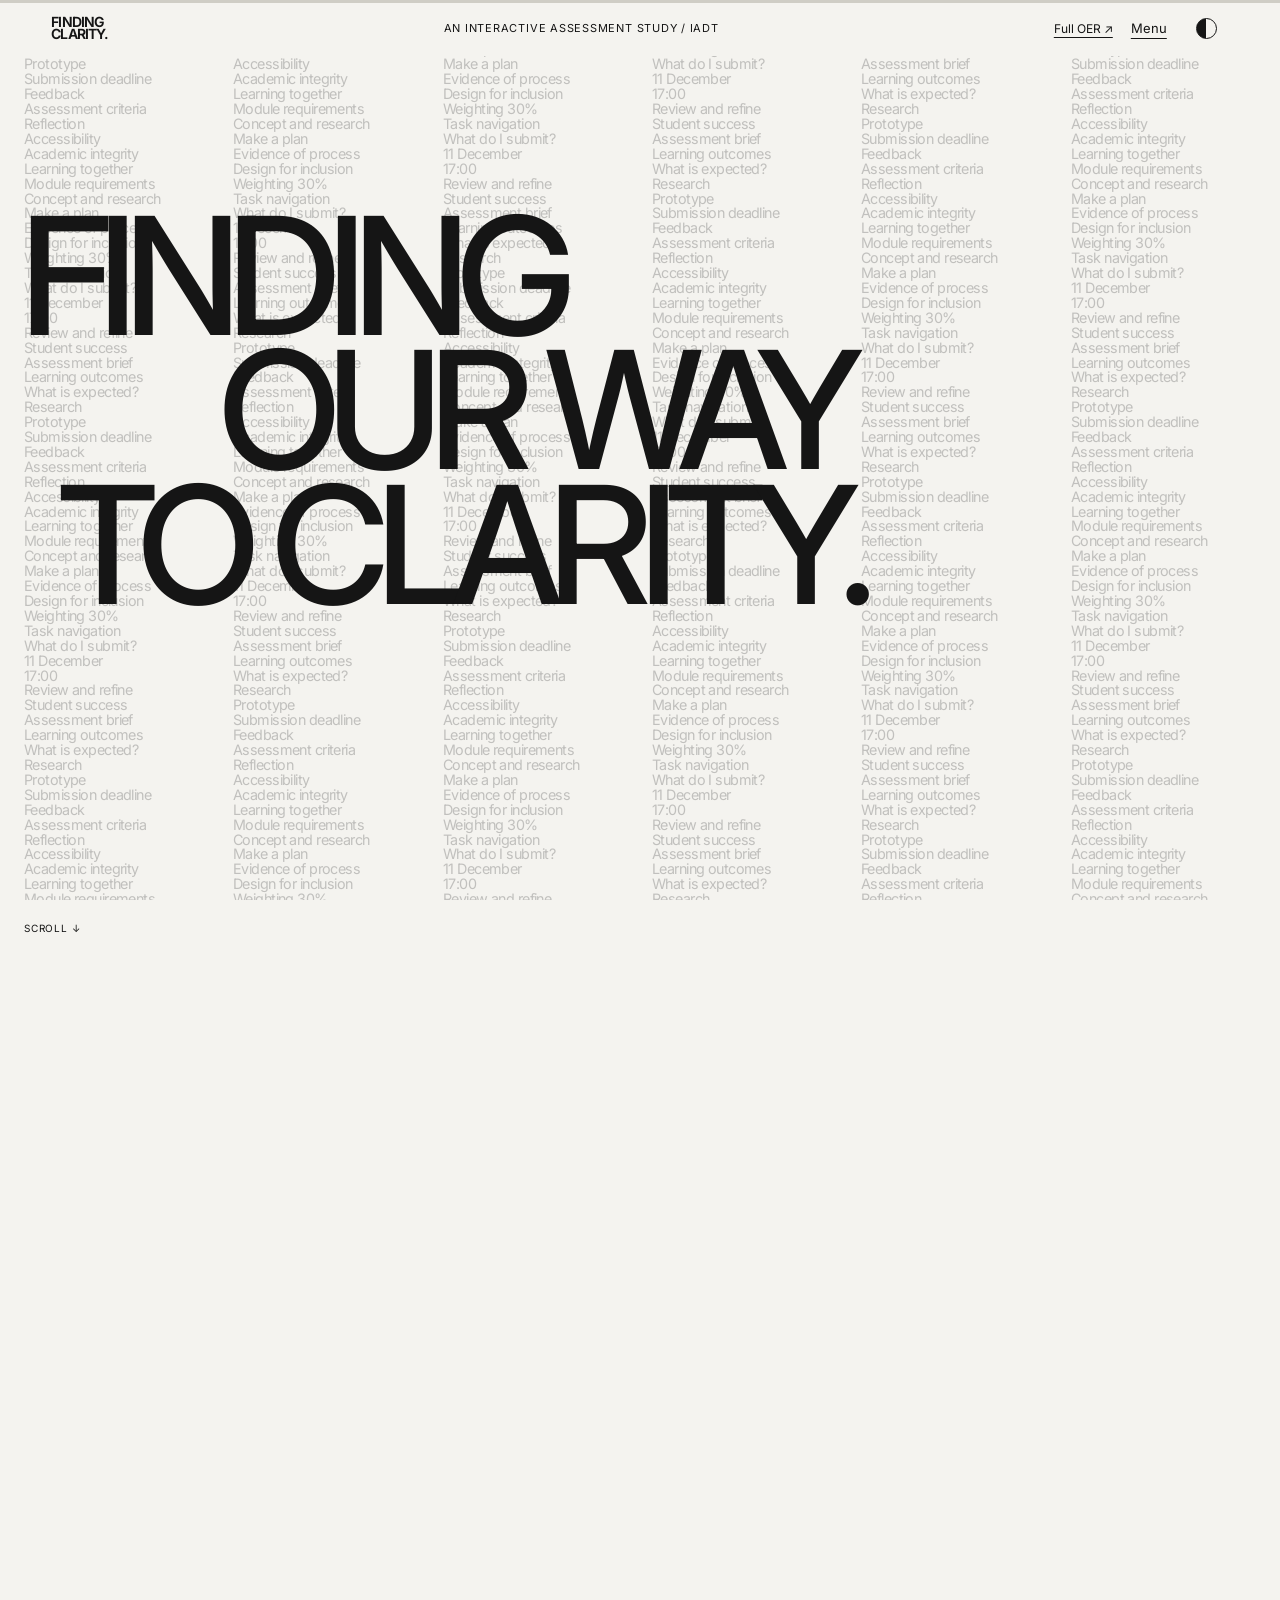
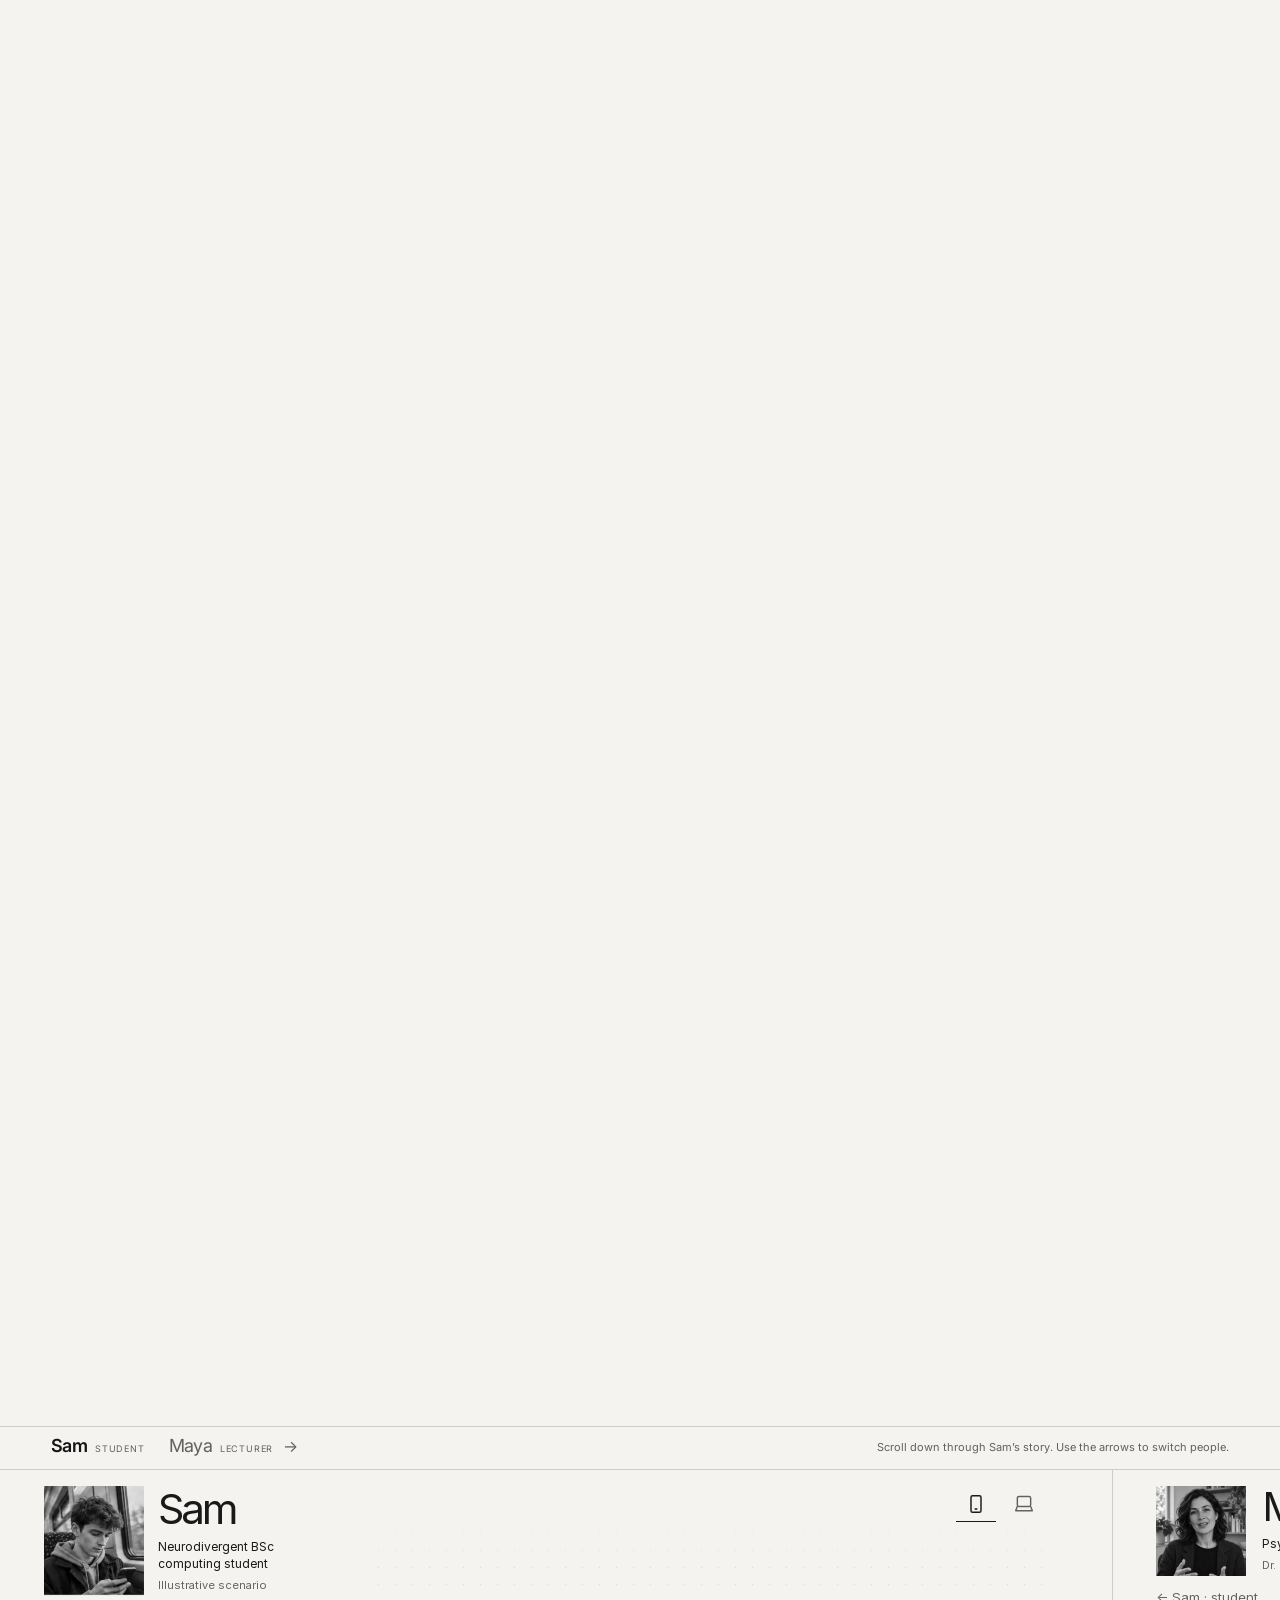
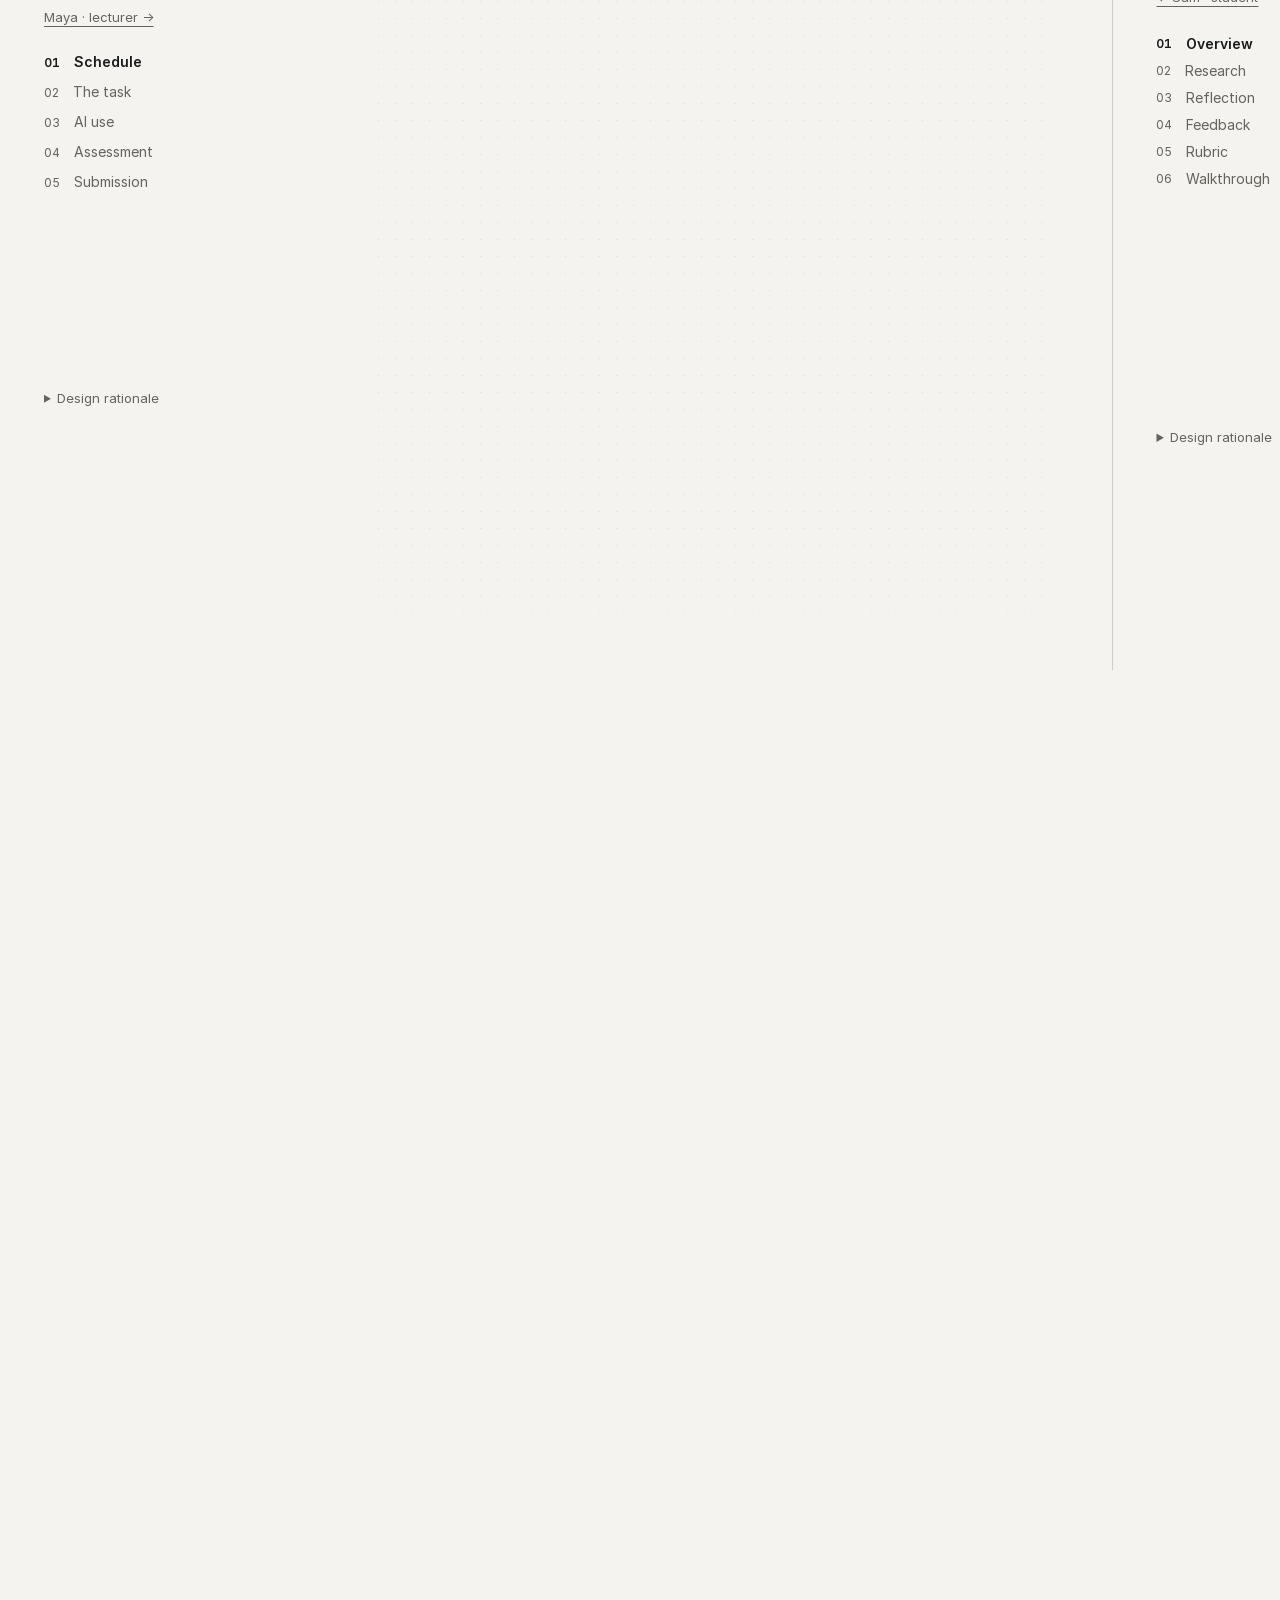
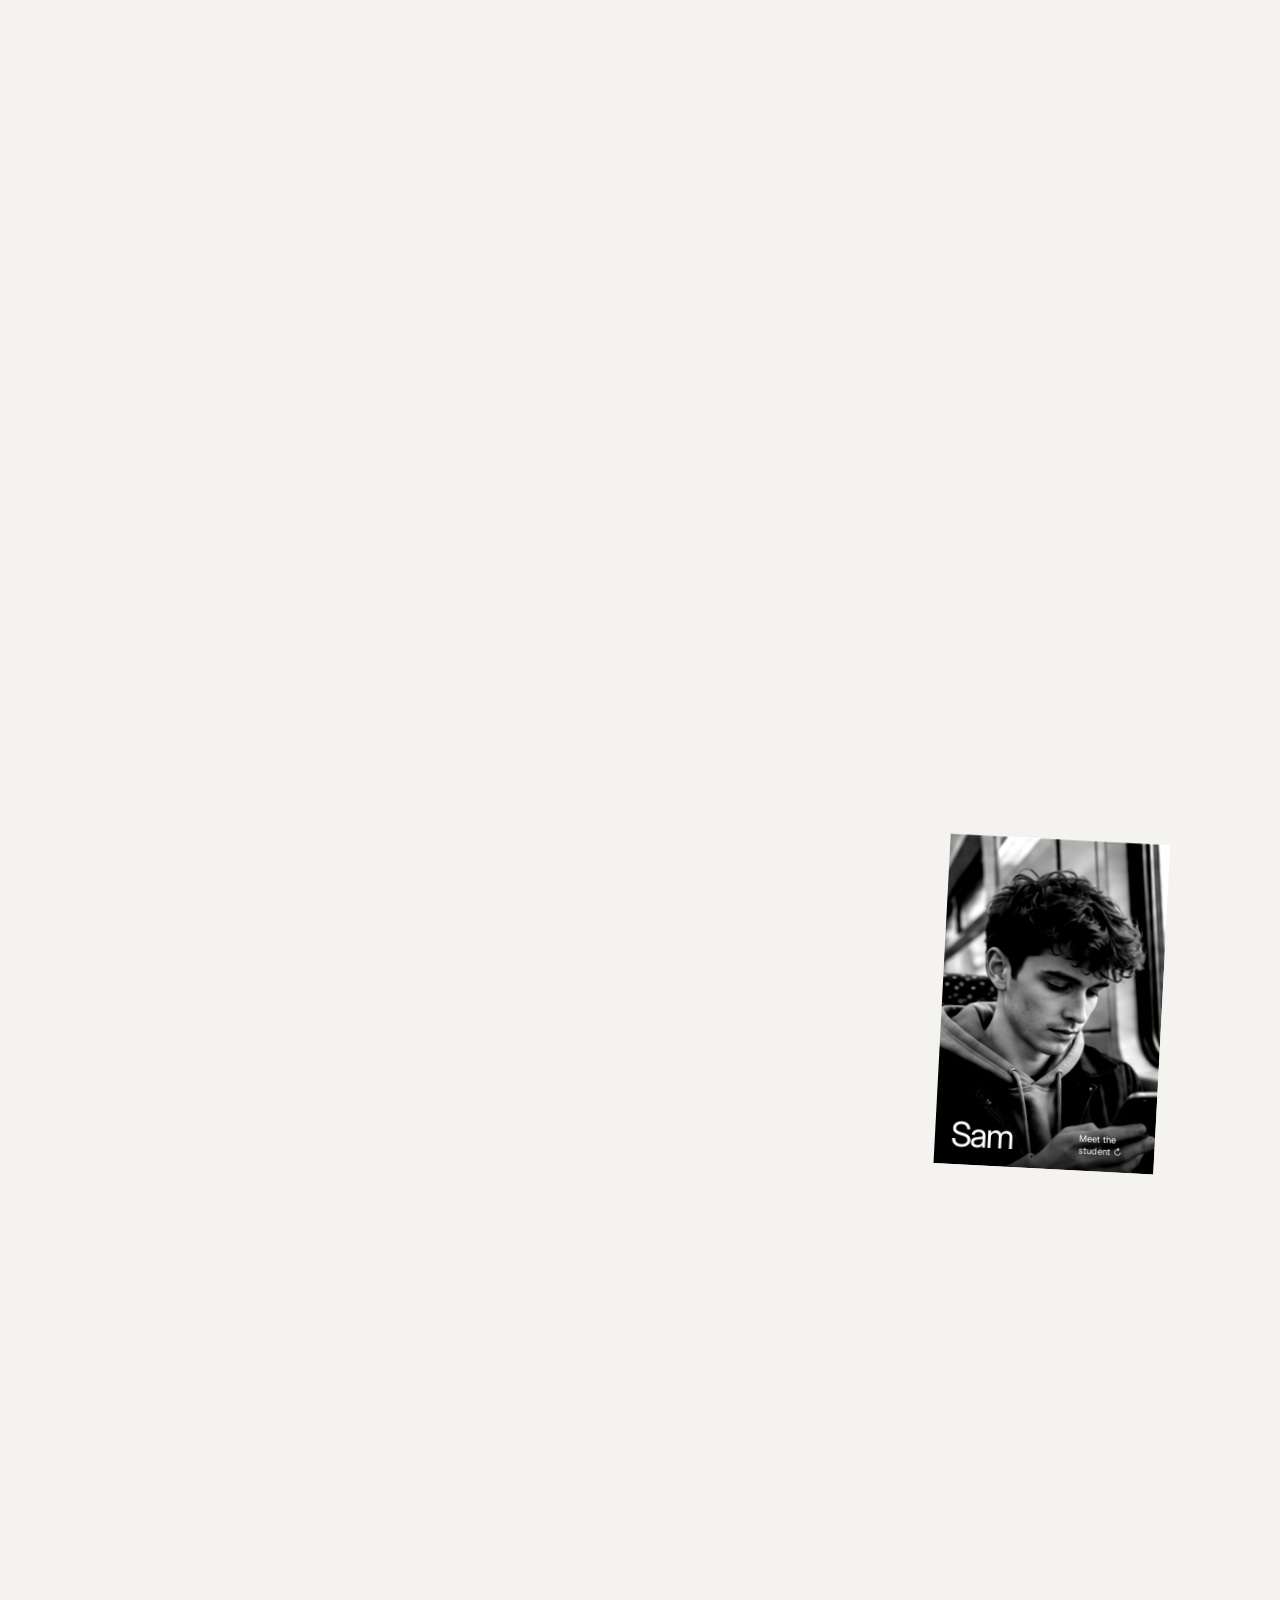
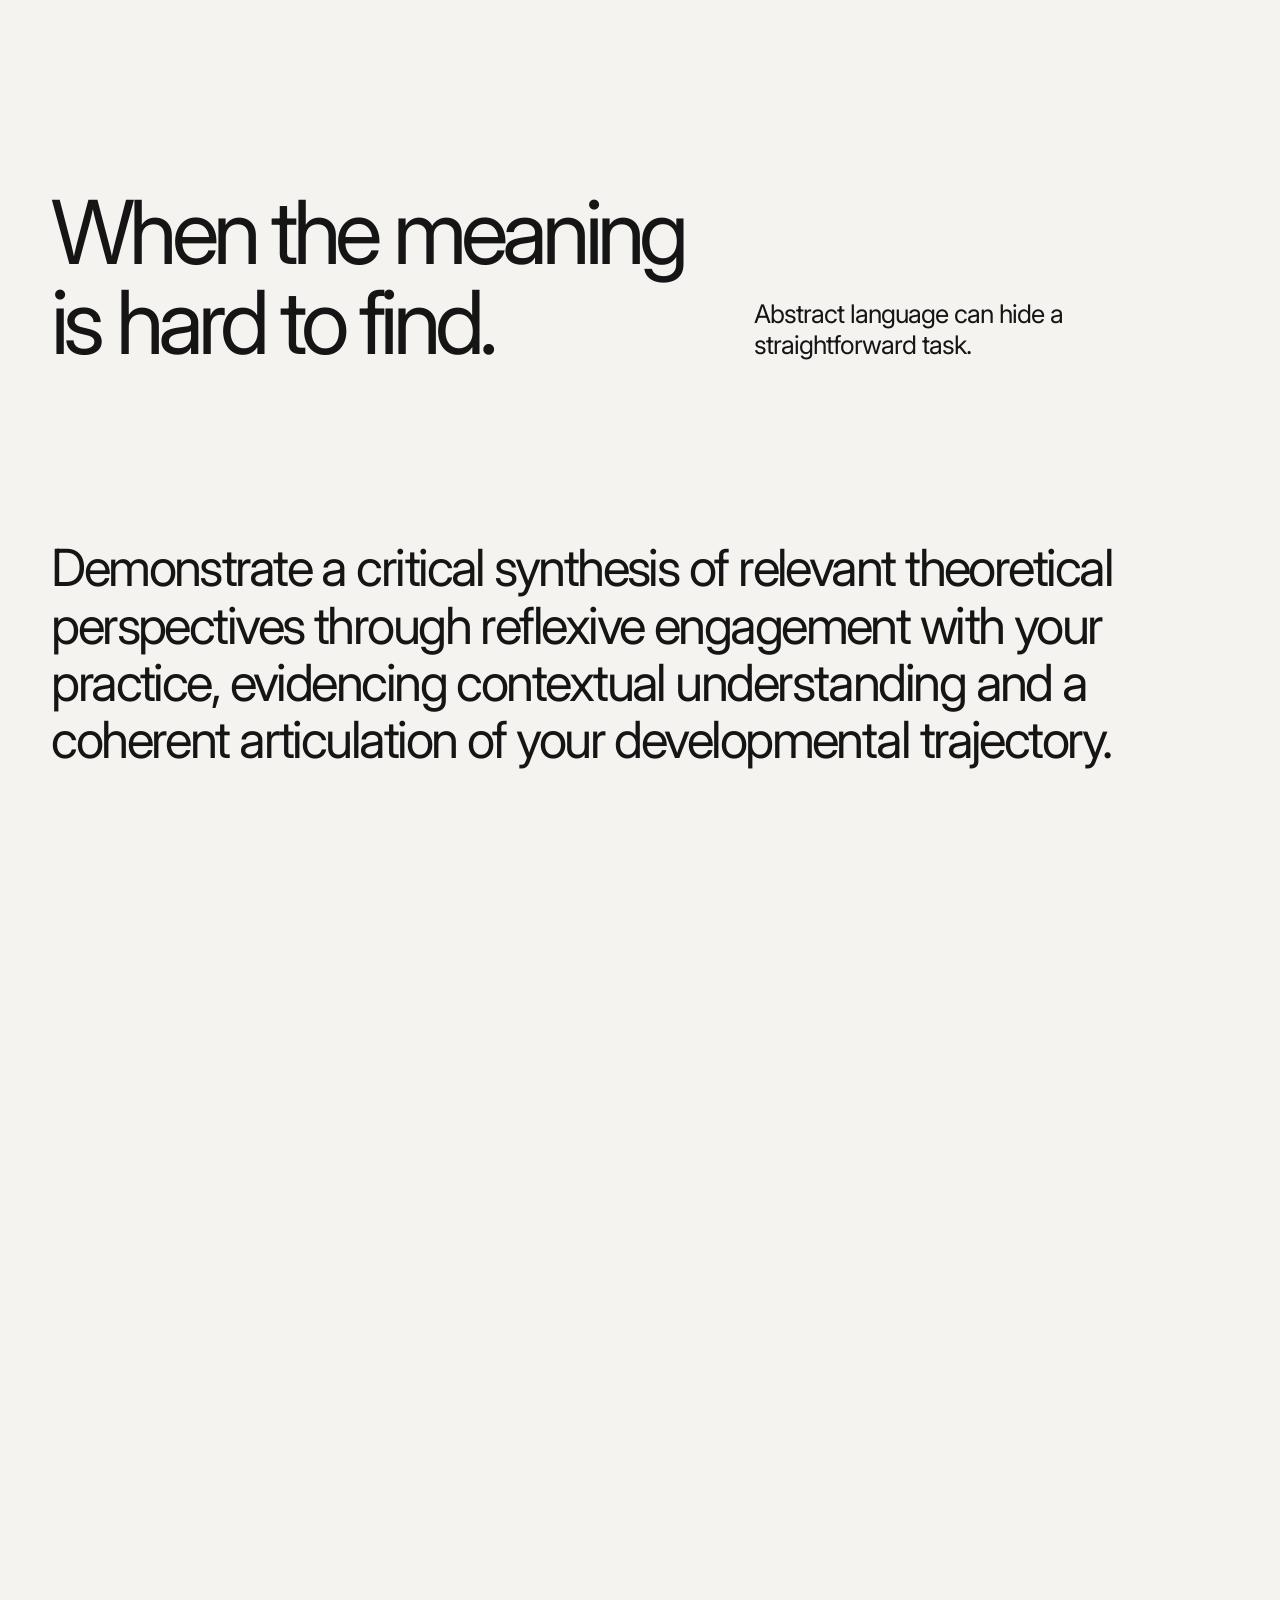
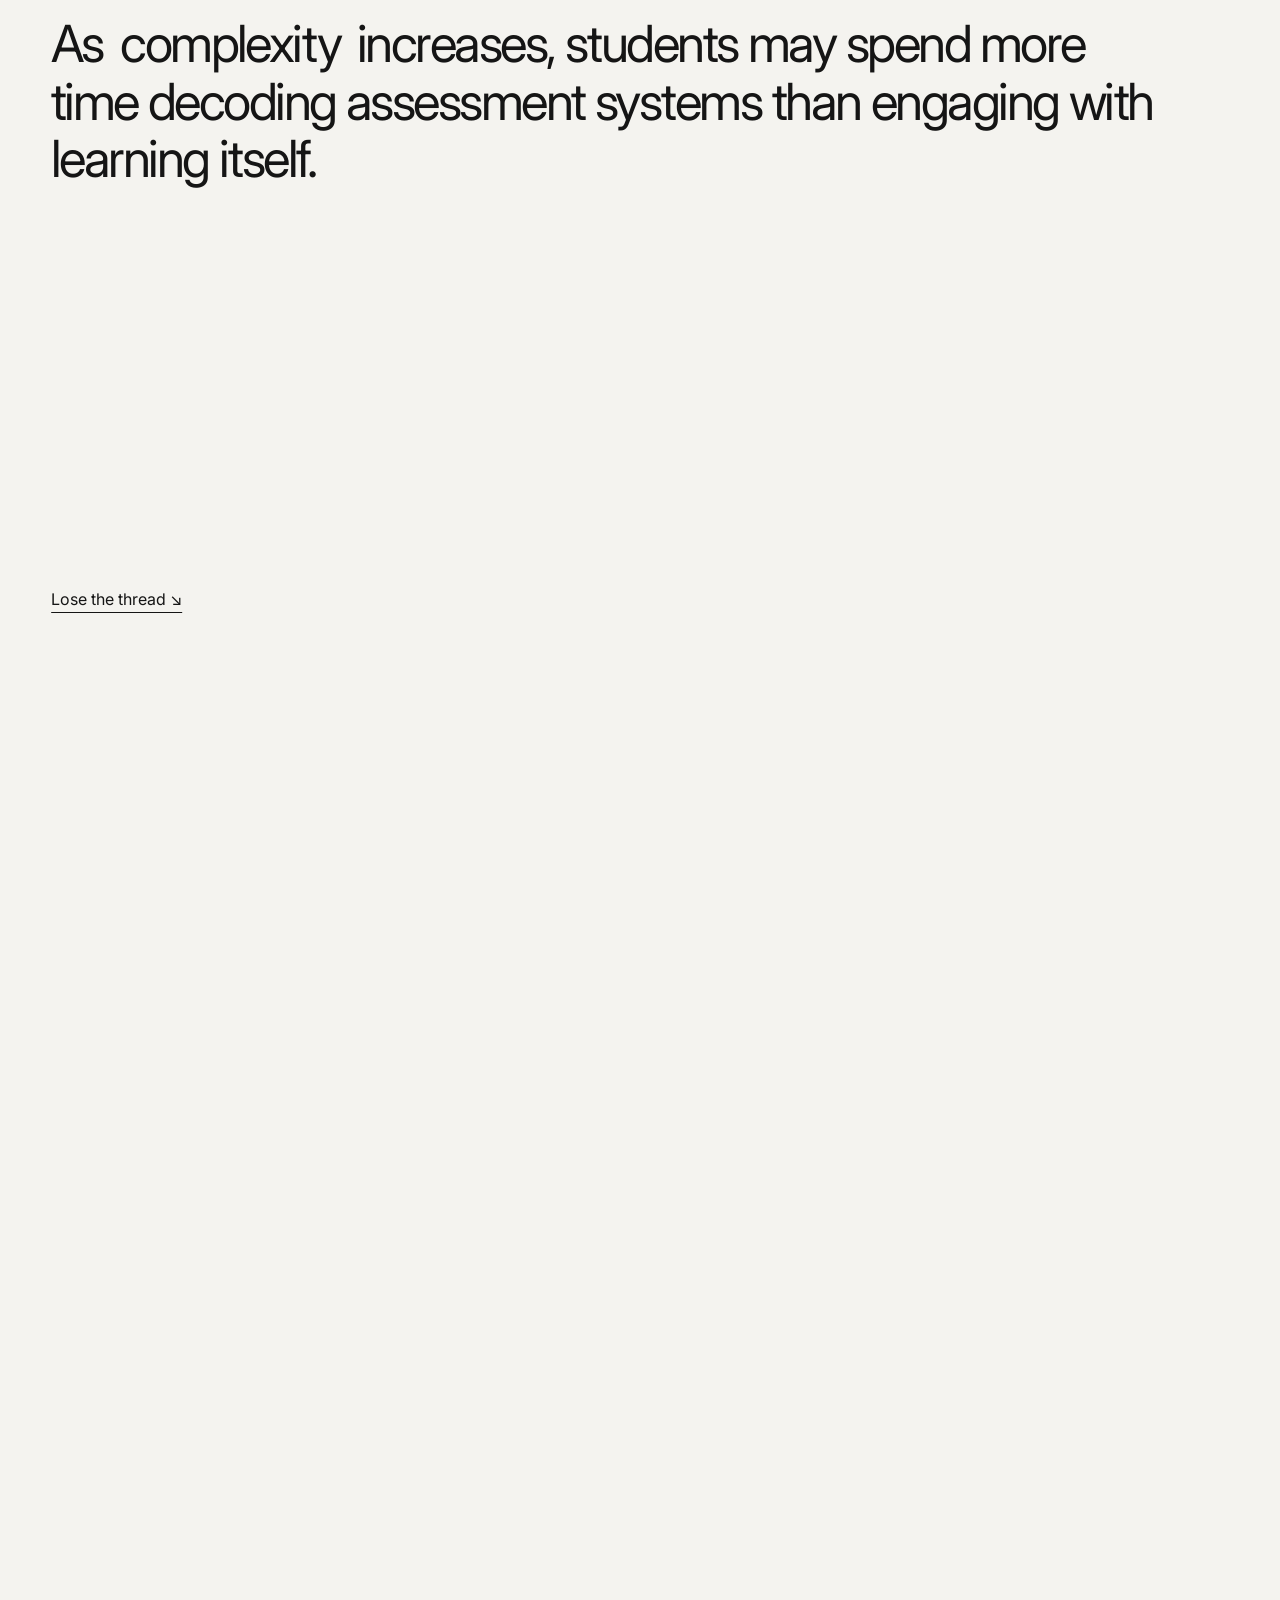
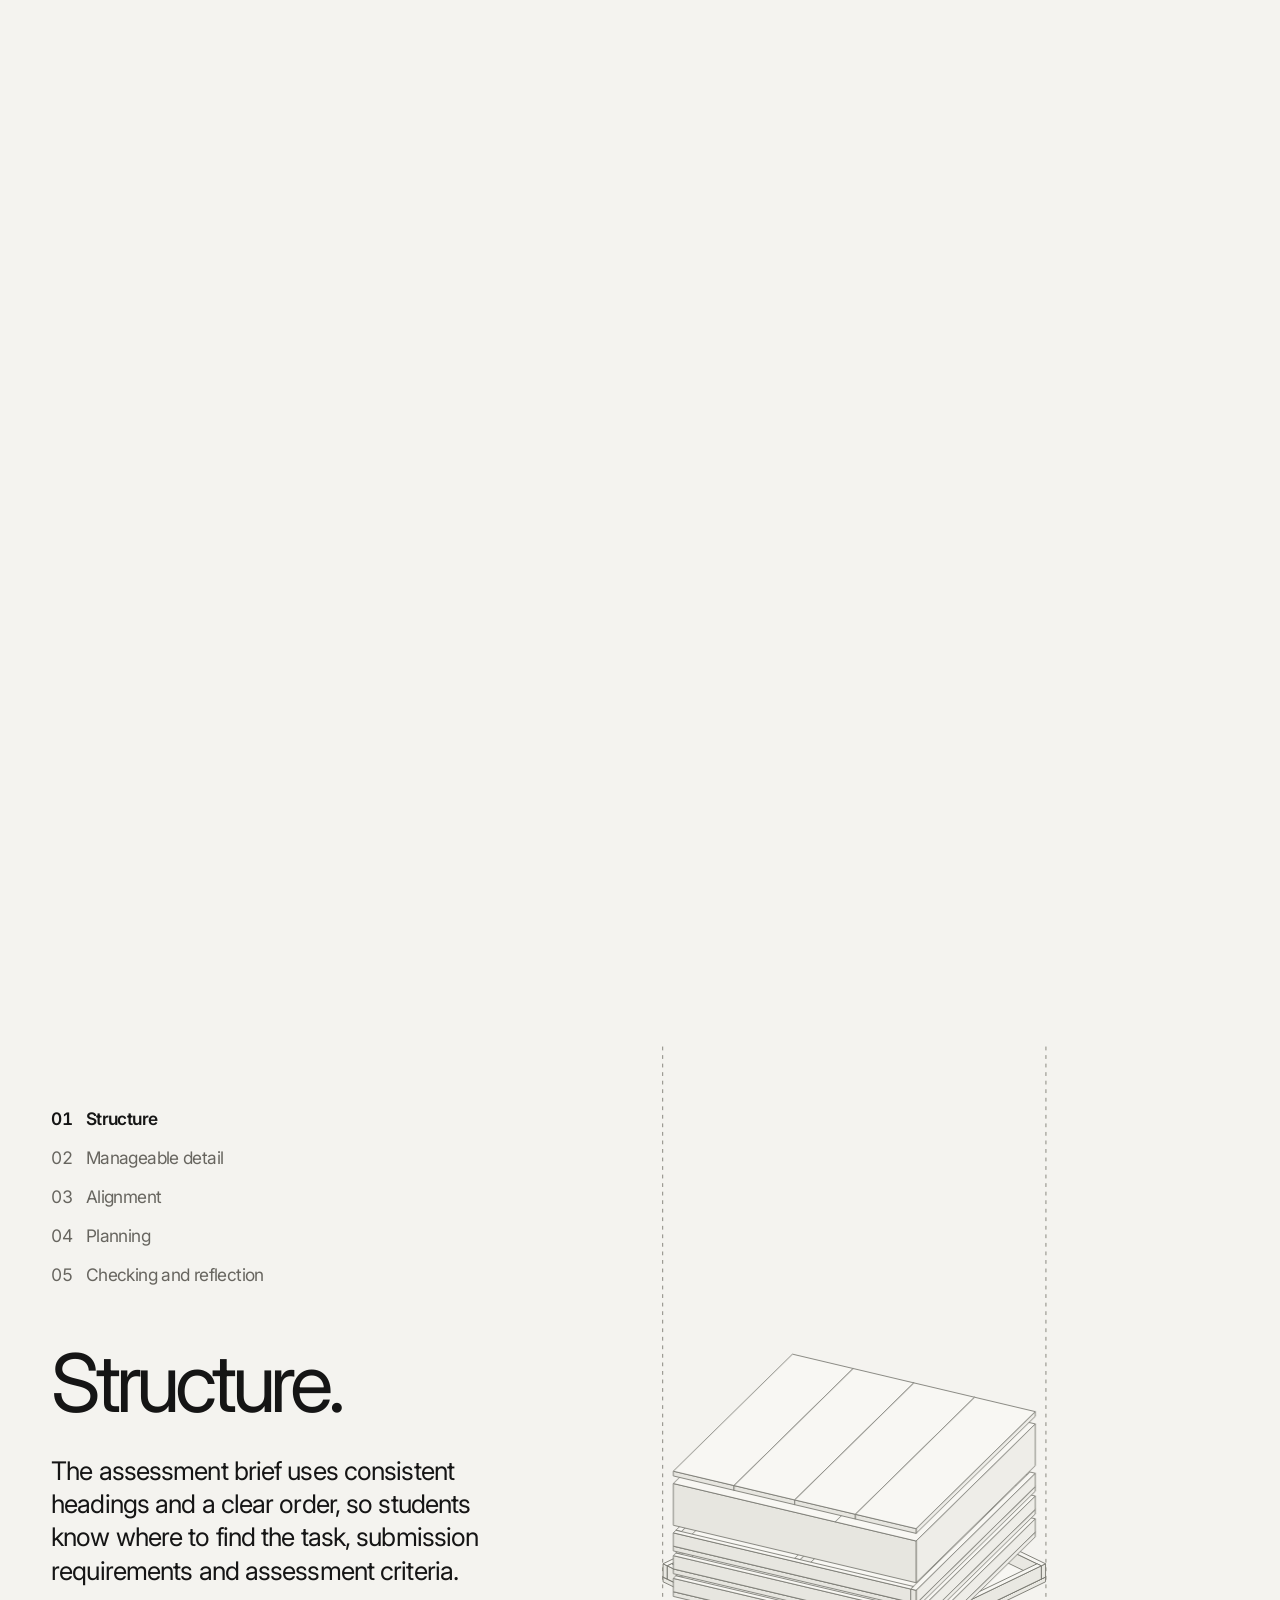
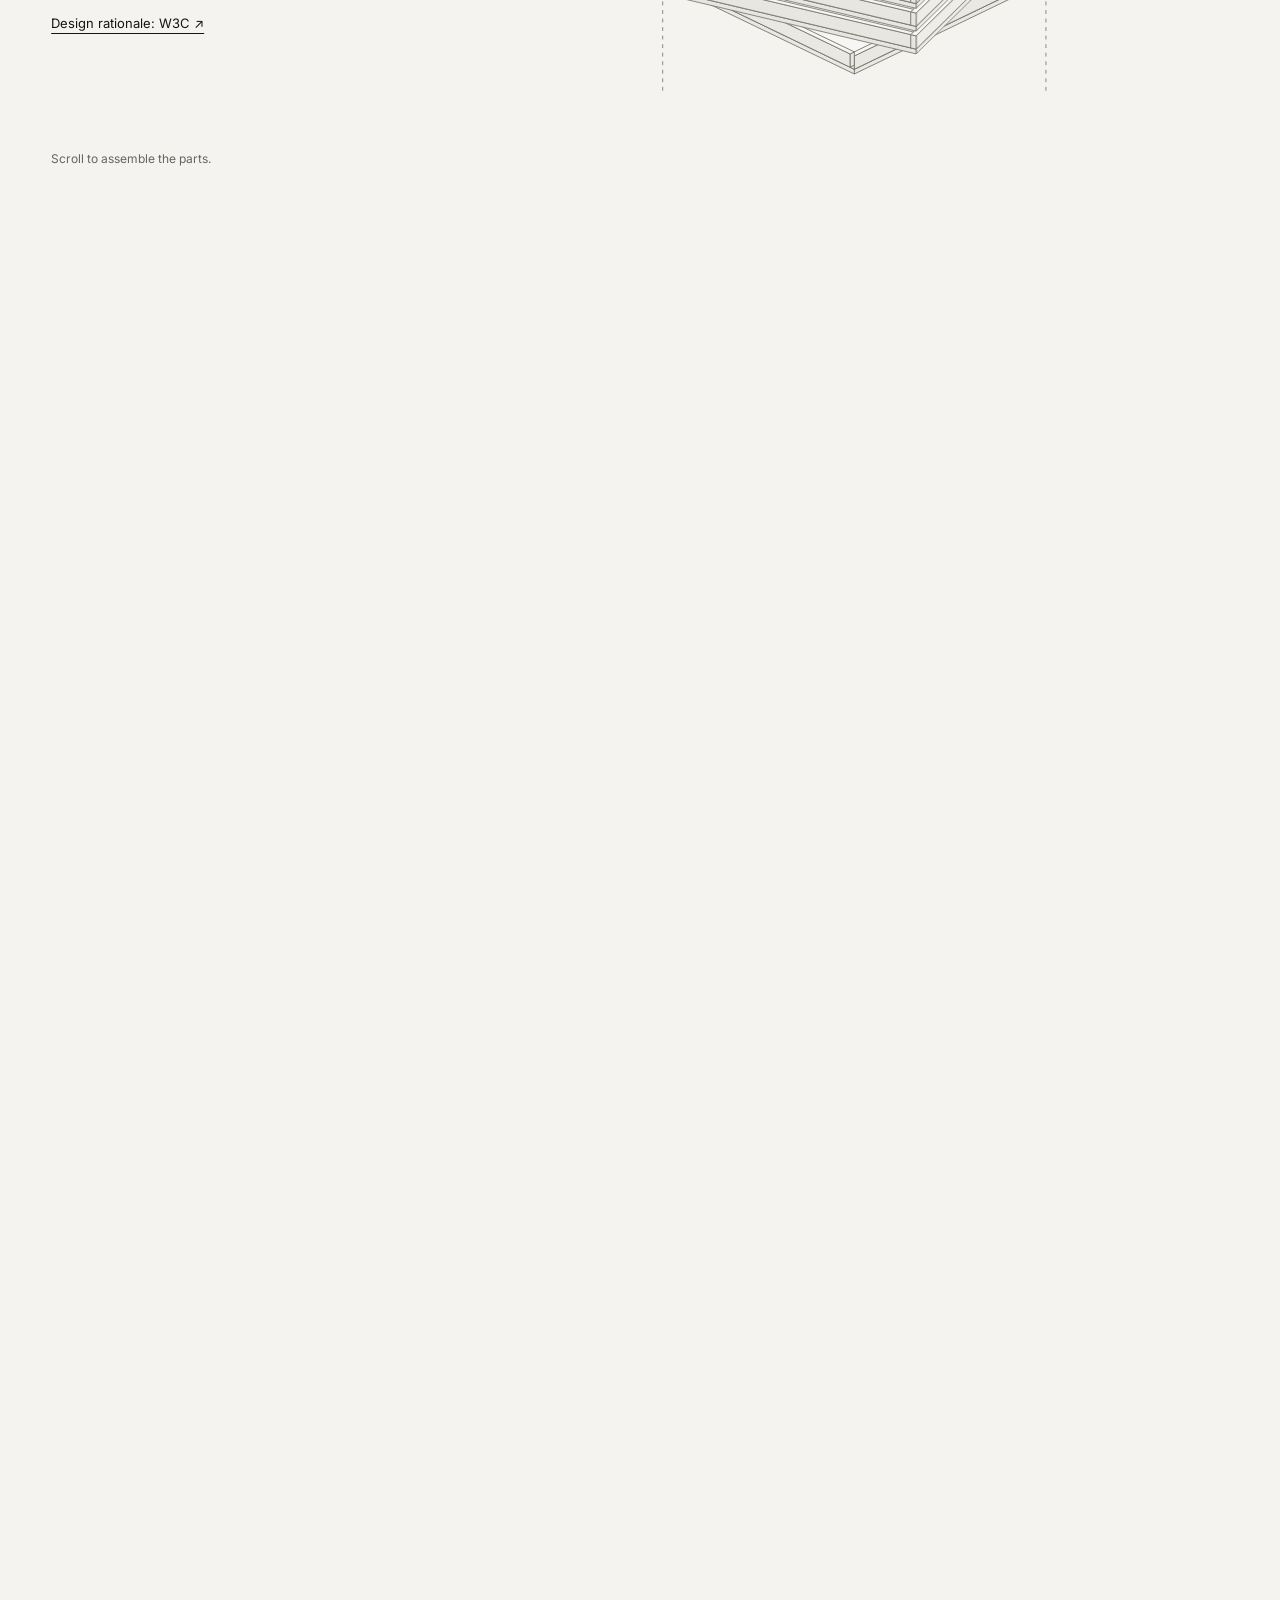
==== commit d4289fea: "Give Sam a narrower off-grid card with a substantive mini persona" ====
--- a/index.html
+++ b/index.html
@@ -398,7 +398,7 @@
 <h2 id="ambiguity-title"><span>Many students struggle </span><span>not with ability, </span><span>but with <button type="button" class="particle-word" aria-label="ambiguity. Activate to scatter and reform the word."><span class="particle-label">ambiguity.</span></button></span></h2>
 <p class="ambiguity-note note-one">Assessment briefs and rubrics can be <span>difficult to interpret,</span> <span>inconsistent across modules,</span> written in <span>abstract academic language,</span> and <span>inaccessible in structure and format.</span></p>
 <p class="ambiguity-note note-two">Students from different backgrounds, disciplines, and levels of experience can interpret the same assessment criteria in <em>very different ways.</em></p>
-<aside class="ambiguity-persona" aria-label="Meet Sam: an illustrative student persona"><button class="sam-persona-card" type="button" aria-label="Turn Sam’s photograph over to read his mini persona" aria-pressed="false"><span class="persona-flip-inner"><span class="persona-face persona-front"><span class="persona-portrait"><img src="assets/sam-reference.png" alt="Sam using his phone on a train"></span><span class="persona-photo-caption"><span class="persona-name">Sam</span><span class="persona-turn">Meet the student ↻</span></span></span><span class="persona-face persona-back" aria-hidden="true"><span class="persona-kicker">On the train / Phone in hand</span><span class="persona-back-name">Sam<span class="persona-number">01</span></span><span class="persona-role">Neurodivergent<br>BSc computing student</span><span class="persona-quote">One clear<br>next step.</span><span class="persona-footer"><span>Fictional persona</span><span>Portrait ↻</span></span></span></span></button></aside>
+<aside class="ambiguity-persona" aria-label="Meet Sam: an illustrative student persona"><button class="sam-persona-card" type="button" aria-label="Turn Sam’s photograph over to read his mini persona" aria-pressed="false"><span class="persona-flip-inner"><span class="persona-face persona-front"><span class="persona-portrait"><img src="assets/sam-reference.png" alt="Sam using his phone on a train"></span><span class="persona-photo-caption"><span class="persona-name">Sam</span><span class="persona-turn">Meet the student ↻</span></span></span><span class="persona-face persona-back" aria-hidden="true"><span class="persona-kicker">Student persona<span>01</span></span><span class="persona-back-name">Sam</span><span class="persona-role">Neurodivergent<br>BSc computing student</span><span class="persona-fact"><span>His context</span><span>Checks his brief on a phone during his train commute.</span></span><span class="persona-fact"><span>What gets in his way</span><span>Deadlines feel overwhelming; he struggles to find a starting point in a long brief.</span></span><span class="persona-fact"><span>What he needs</span><span>A manageable next step, with detail he can open when needed.</span></span><span class="persona-footer"><span>Fictional scenario</span><span>Portrait ↻</span></span></span></span></button></aside>
 </div>
 
 </div></section>
--- a/persona-card.css
+++ b/persona-card.css
@@ -24,3 +24,17 @@
 @media(max-width:1100px){.ambiguity-panel .ambiguity-composition{display:flex;flex-direction:column;gap:28px}.ambiguity-panel h2{margin:0}.ambiguity-panel .note-one,.ambiguity-panel .note-two{margin:0;max-width:48ch;position:static}.ambiguity-persona{align-self:center;width:min(100%,260px);margin-top:12px}.persona-back-name{font-size:80px}.persona-quote{font-size:32px}.persona-back{padding:16px}}
 @media(prefers-reduced-motion:reduce){.persona-flip-inner,.sam-persona-card.is-tilting .persona-flip-inner{transition:none;transform:rotateY(var(--flip))}}
 .story-still .persona-flip-inner{transition:none;transform:rotateY(var(--flip))}
+/* A small, slightly displaced portrait with an actual mini persona on its reverse. */
+.ambiguity-persona{max-width:232px;transform:translate(20px,-14px) rotate(3deg)}
+.sam-persona-card{aspect-ratio:2/3}
+.persona-portrait img{width:auto;height:289.884%;max-width:none;left:50%;top:0;transform:translate(-14.158%,-17.946%)}
+.persona-back{padding:16px}
+.persona-kicker{display:flex;justify-content:space-between;gap:12px;font-size:7px;letter-spacing:.08em}
+.persona-back-name{font-size:75px;line-height:.83;letter-spacing:-.085em;margin-top:15px;align-self:flex-end}
+.persona-role{font-size:10px;line-height:1.35;margin-top:10px}
+.persona-fact{display:block;margin-top:13px}
+.persona-fact>span:first-child{display:block;font-size:7px;line-height:1.2;text-transform:uppercase;letter-spacing:.08em;color:#b0aea5;margin-bottom:4px}
+.persona-fact>span:last-child{display:block;font-size:10px;line-height:1.4;letter-spacing:-.01em}
+.persona-footer{padding-top:12px;font-size:6.5px}
+@media(min-width:1101px) and (max-width:1300px){.ambiguity-persona{max-width:220px;transform:translate(10px,-12px) rotate(3deg)}.persona-back-name{font-size:68px}.persona-fact{margin-top:11px}.persona-fact>span:last-child{font-size:9.5px}}
+@media(max-width:1100px){.ambiguity-persona{width:min(100%,224px);transform:translate(10px,0) rotate(2deg)}.persona-back-name{font-size:72px}.persona-fact{margin-top:11px}.persona-fact>span:last-child{font-size:9.5px}}
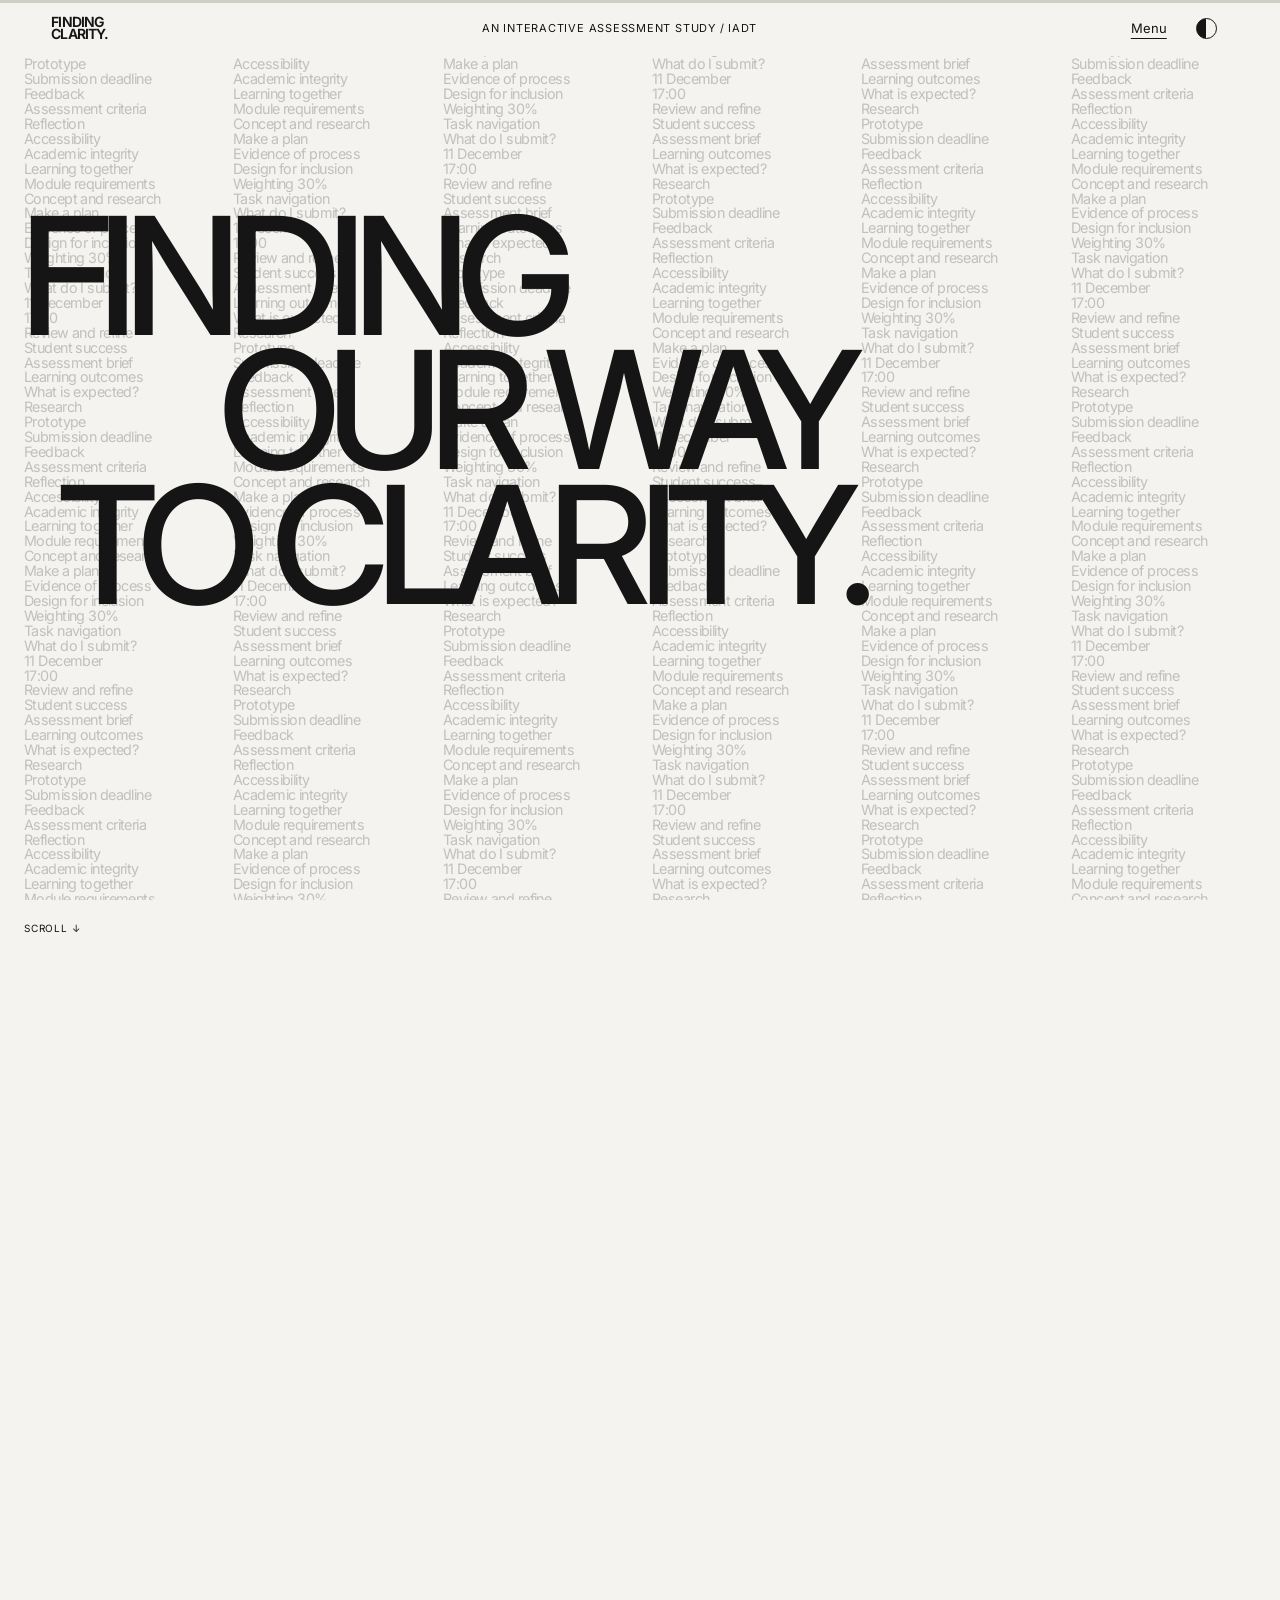
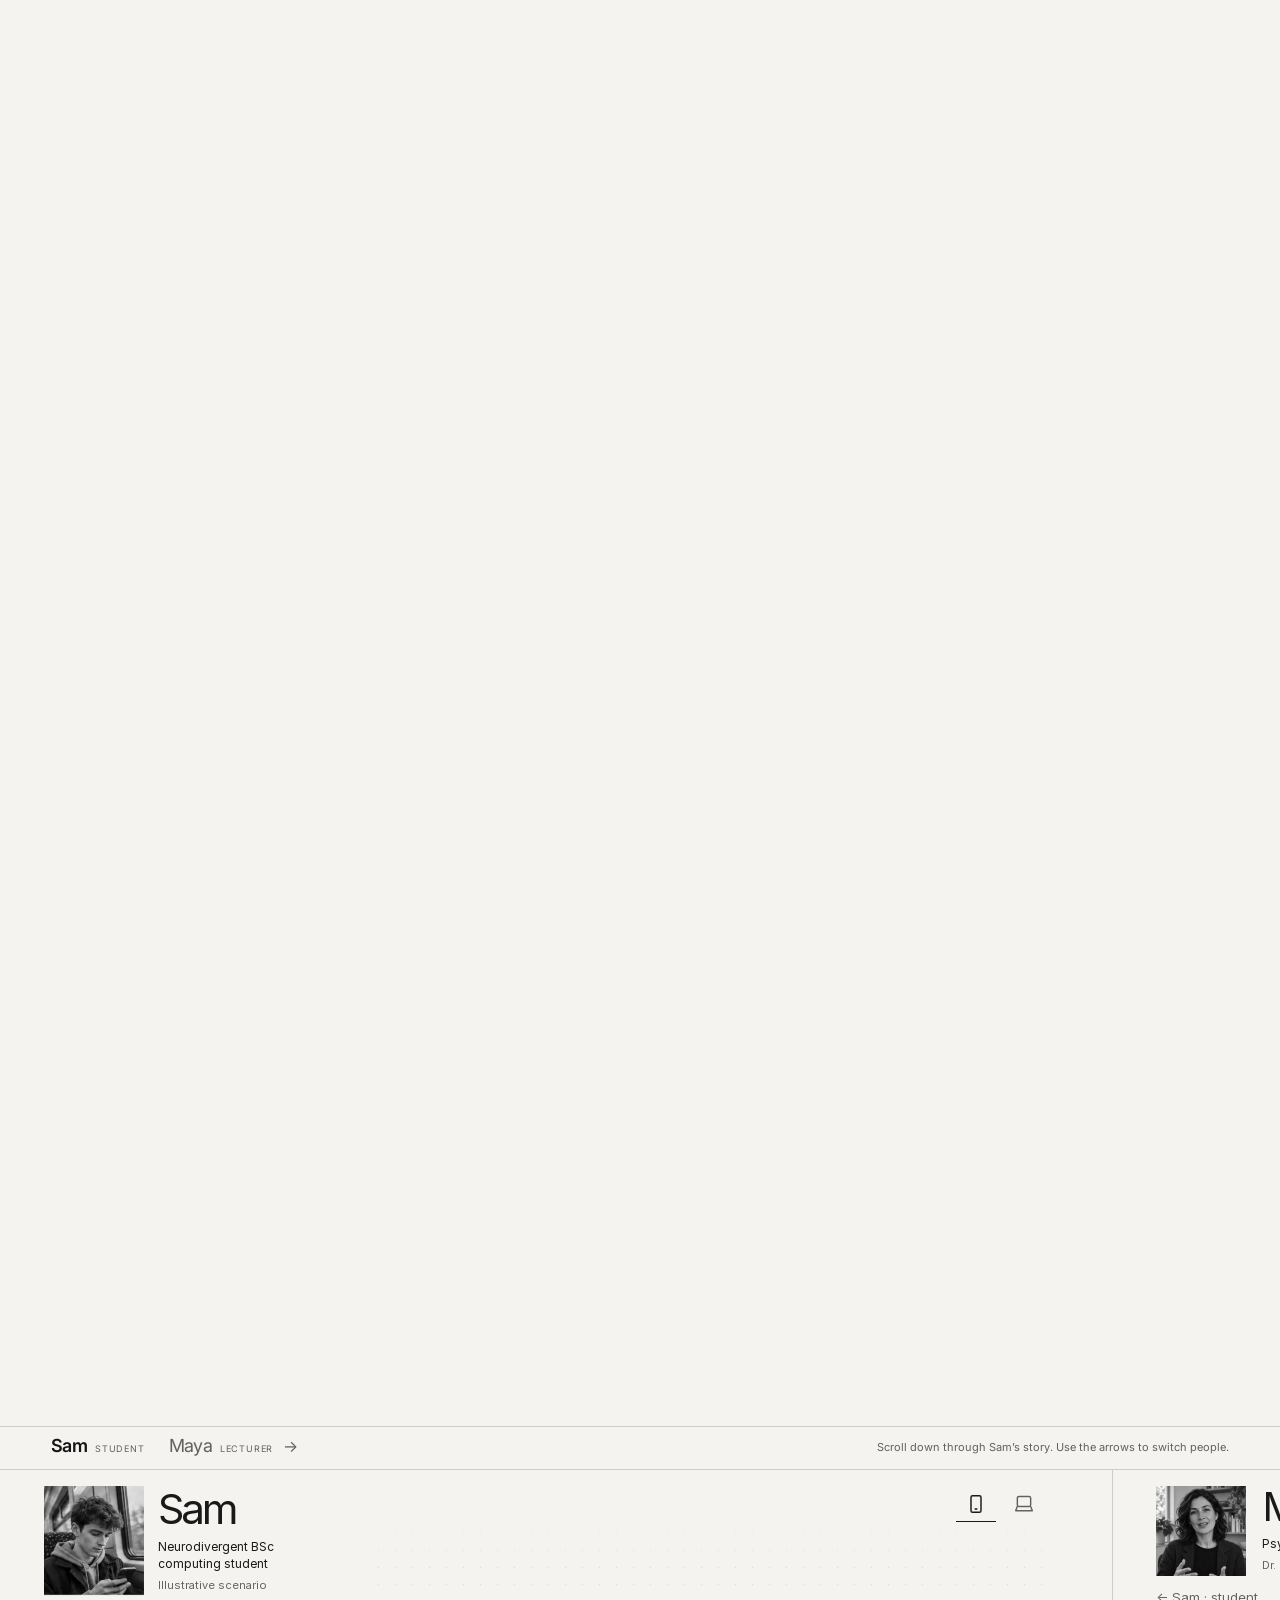
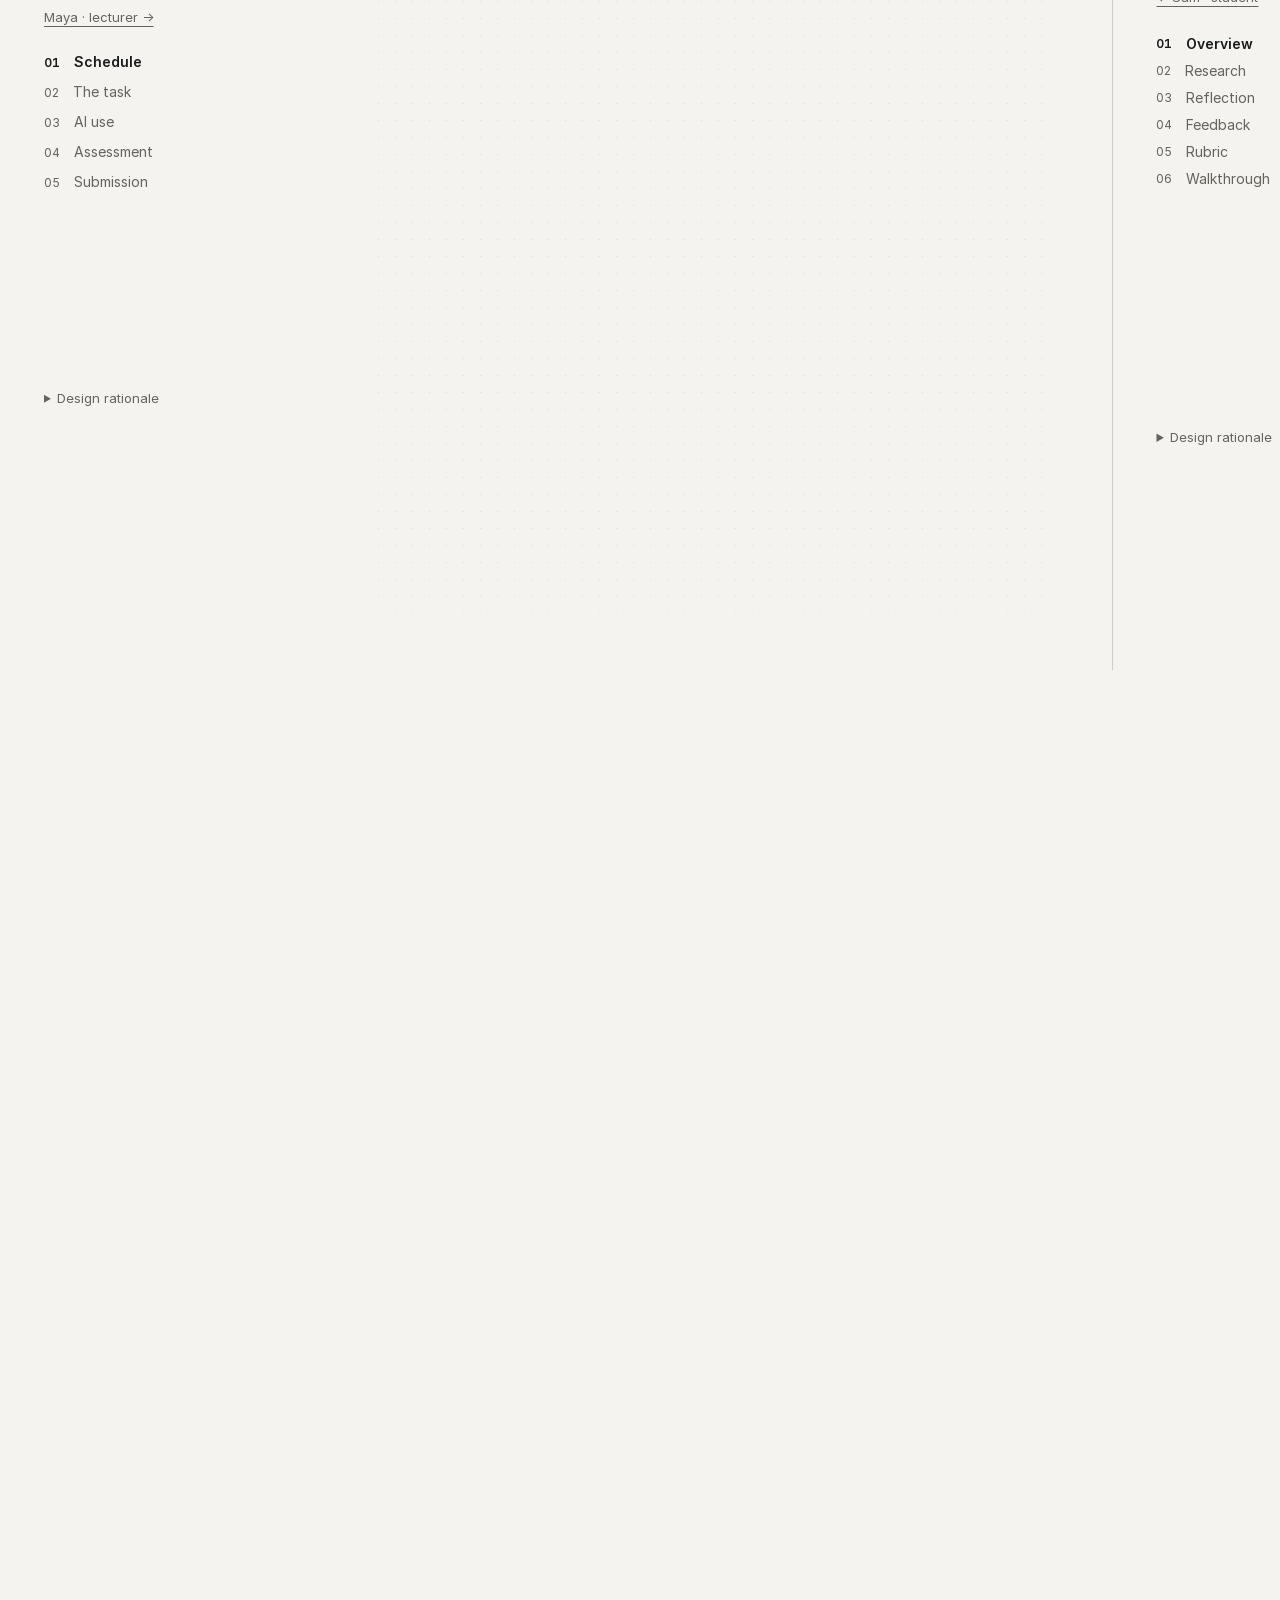
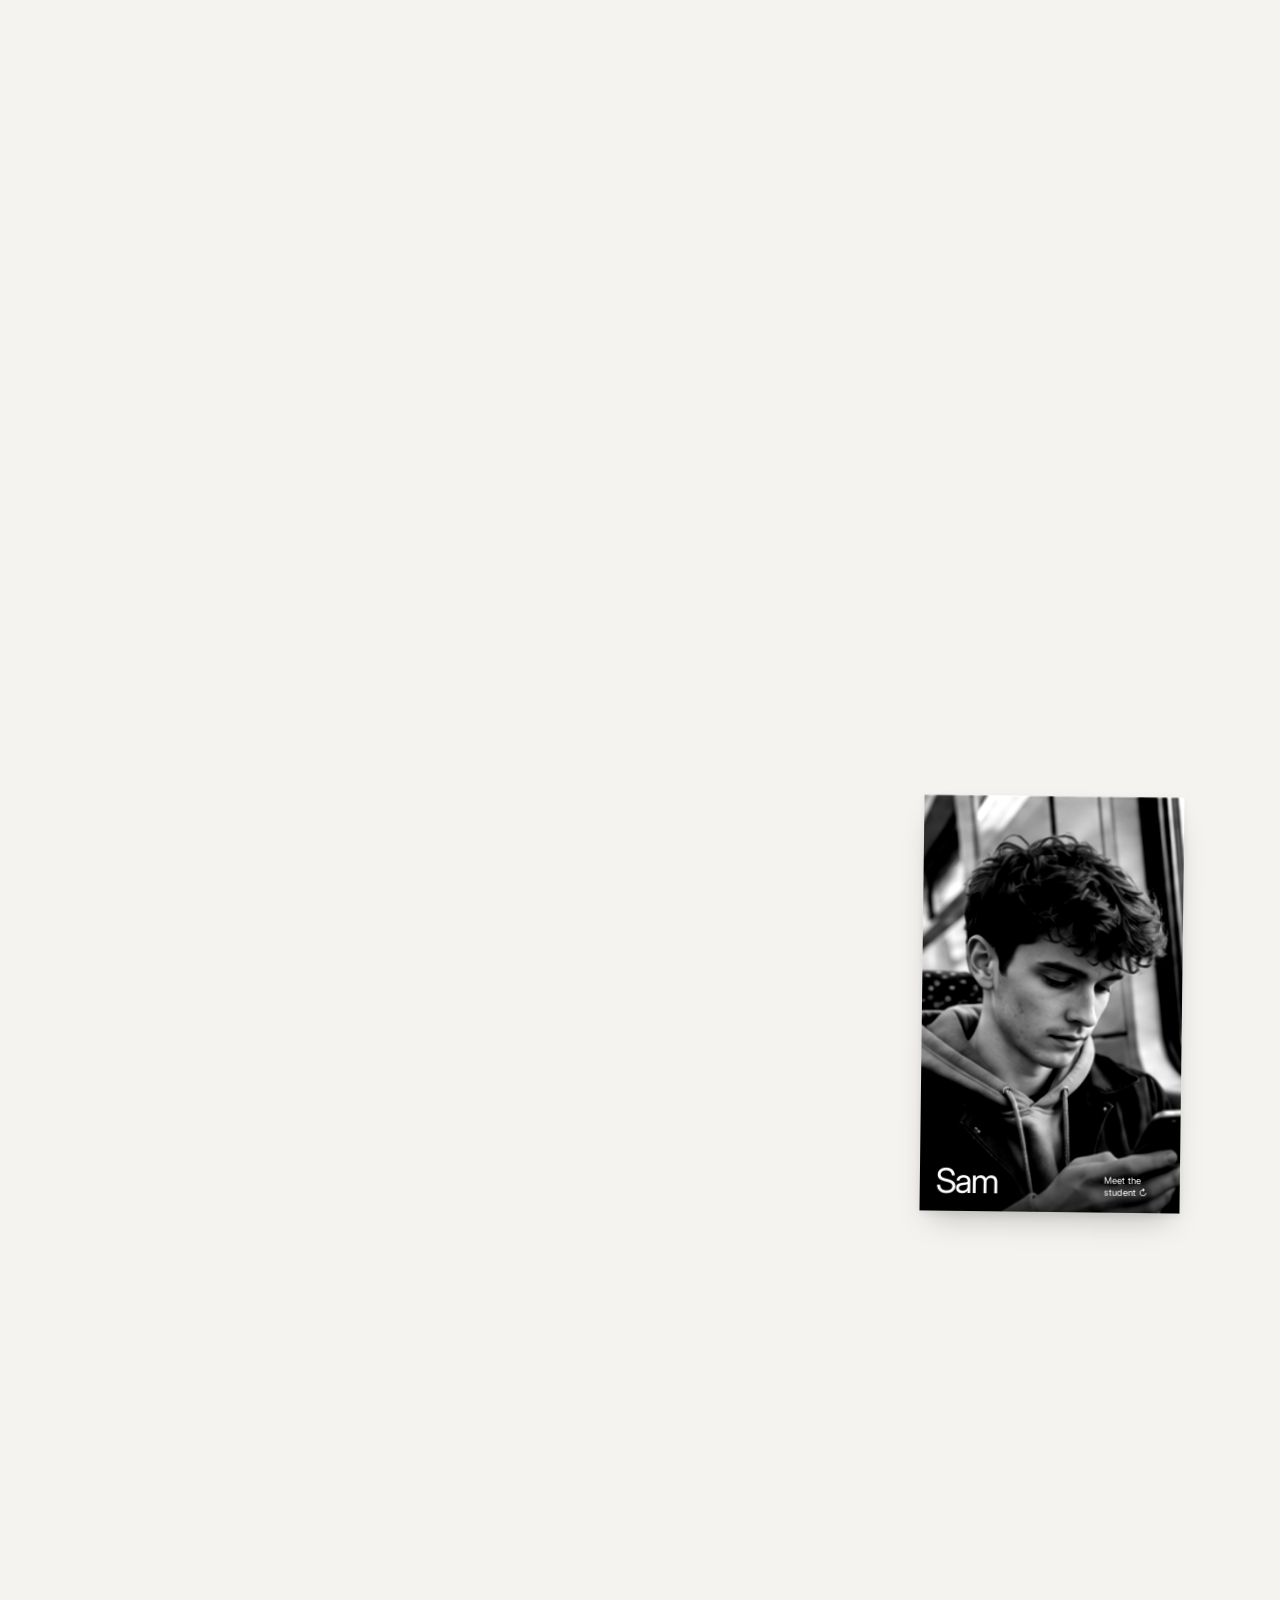
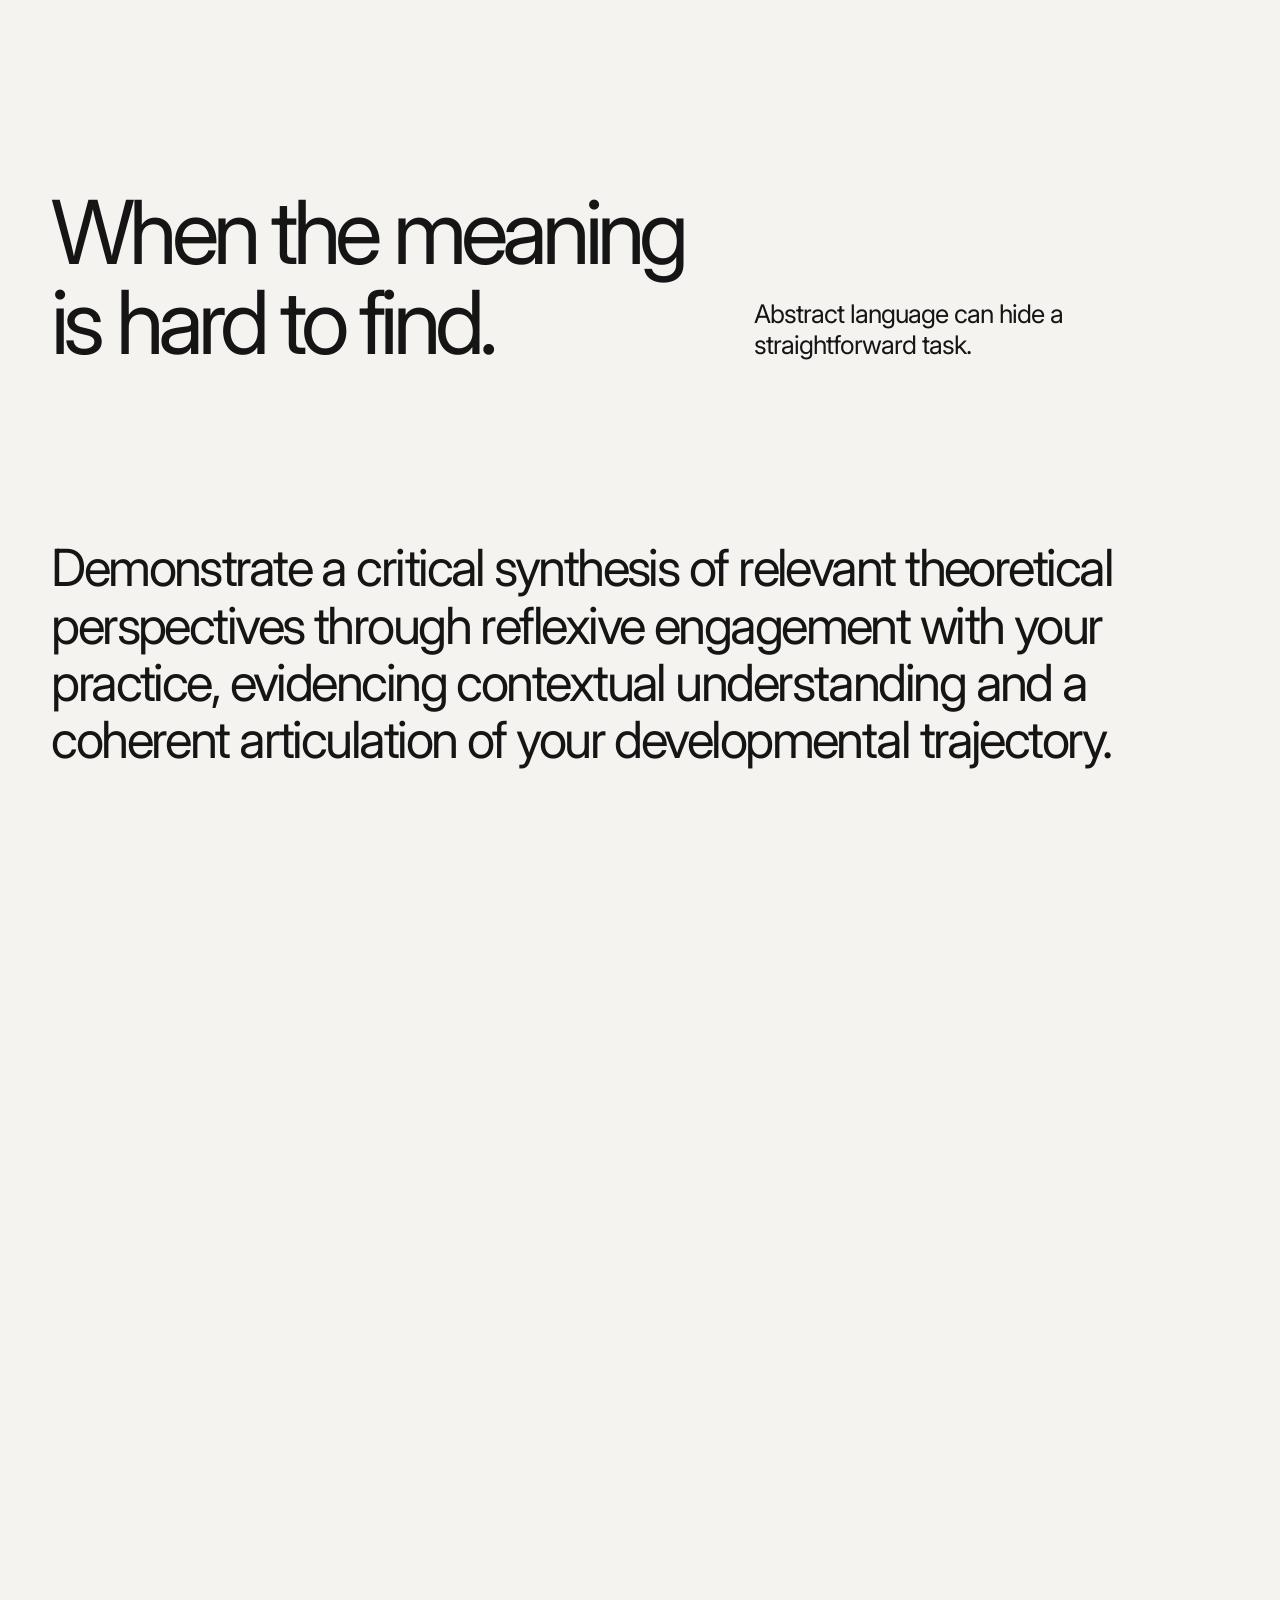
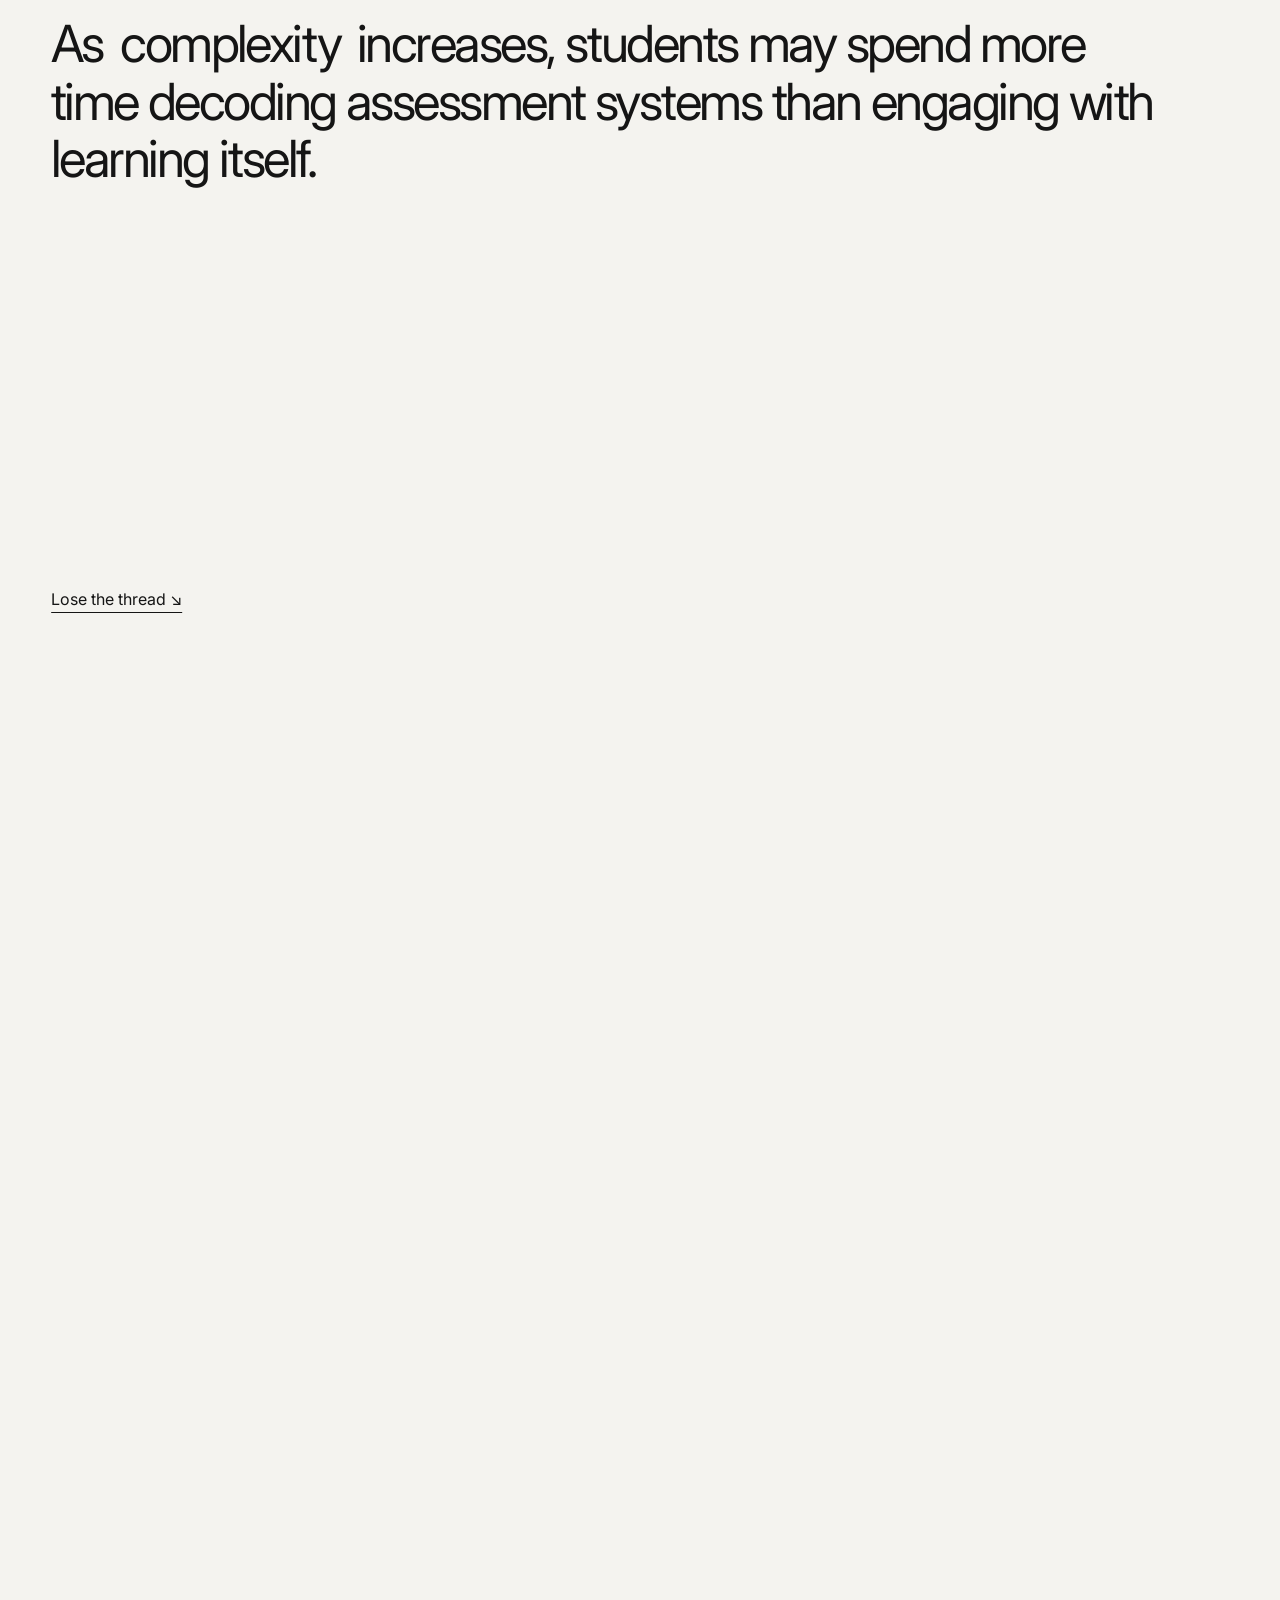
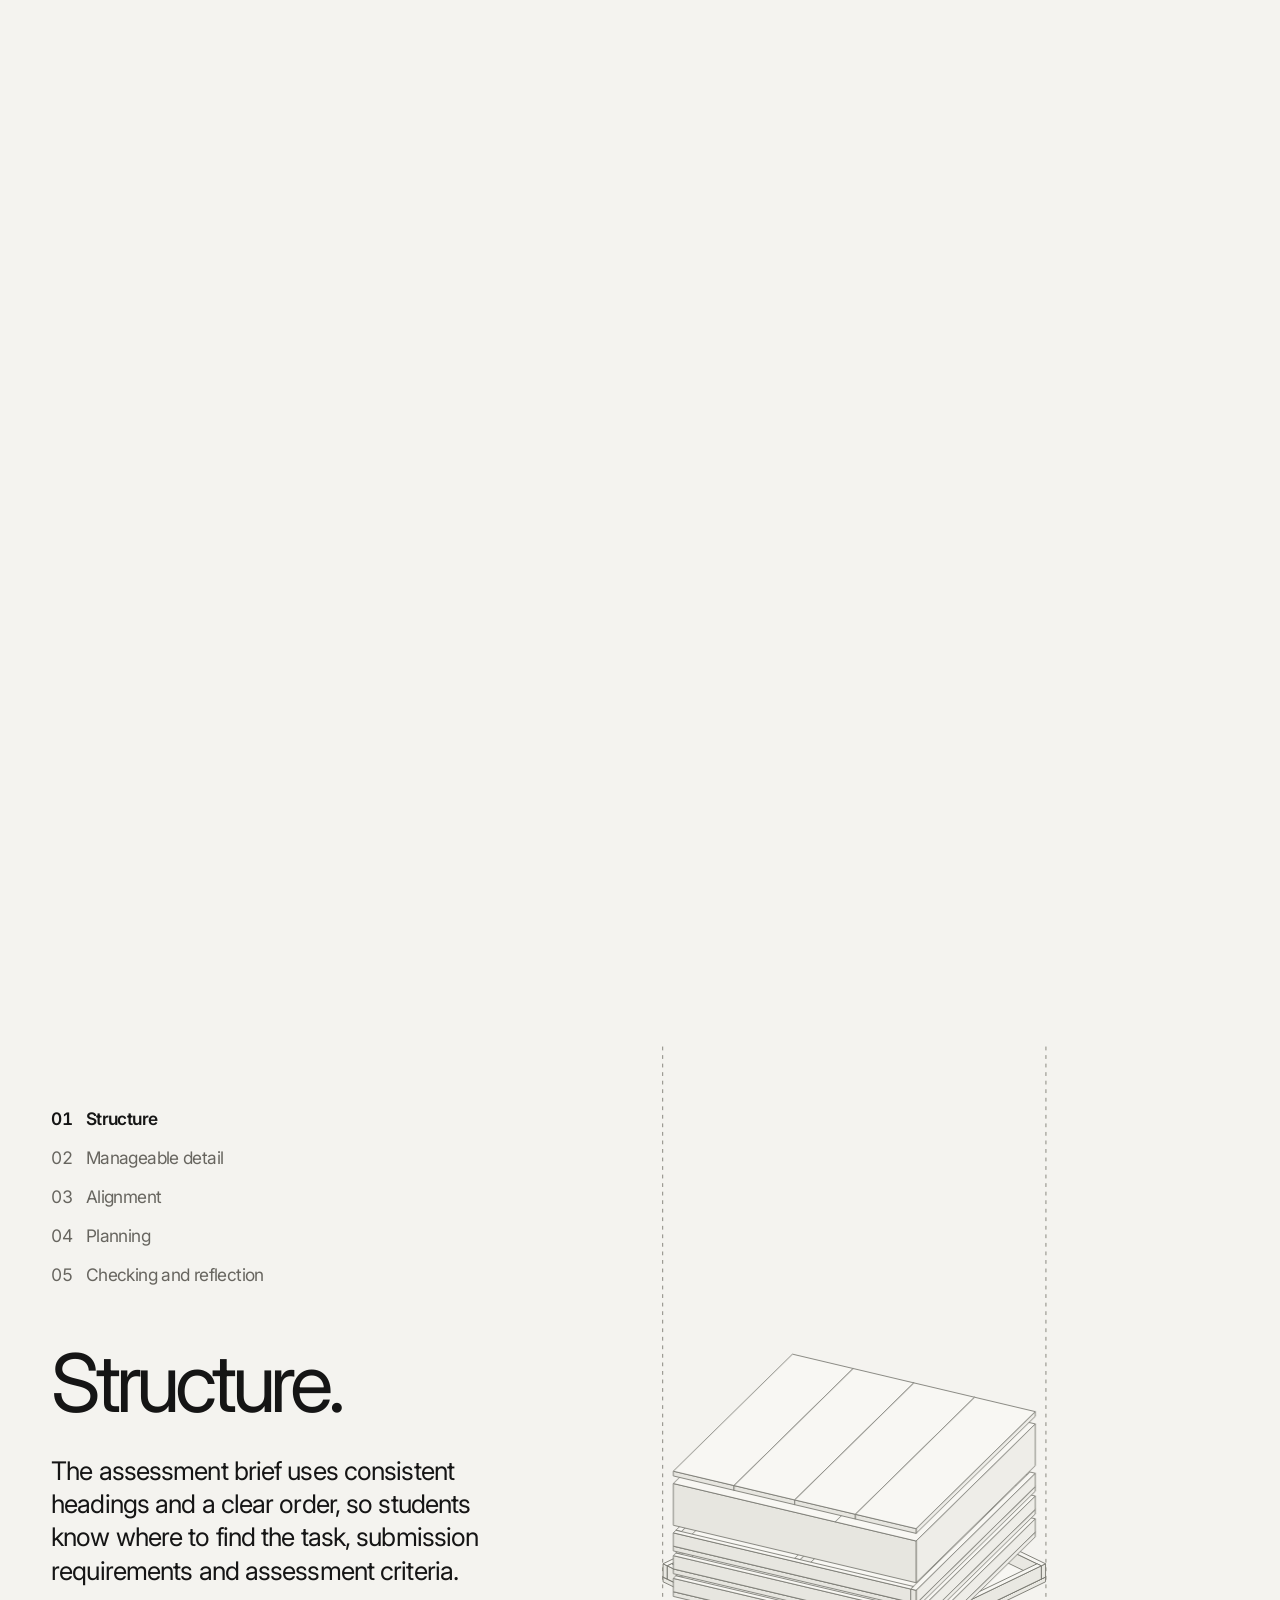
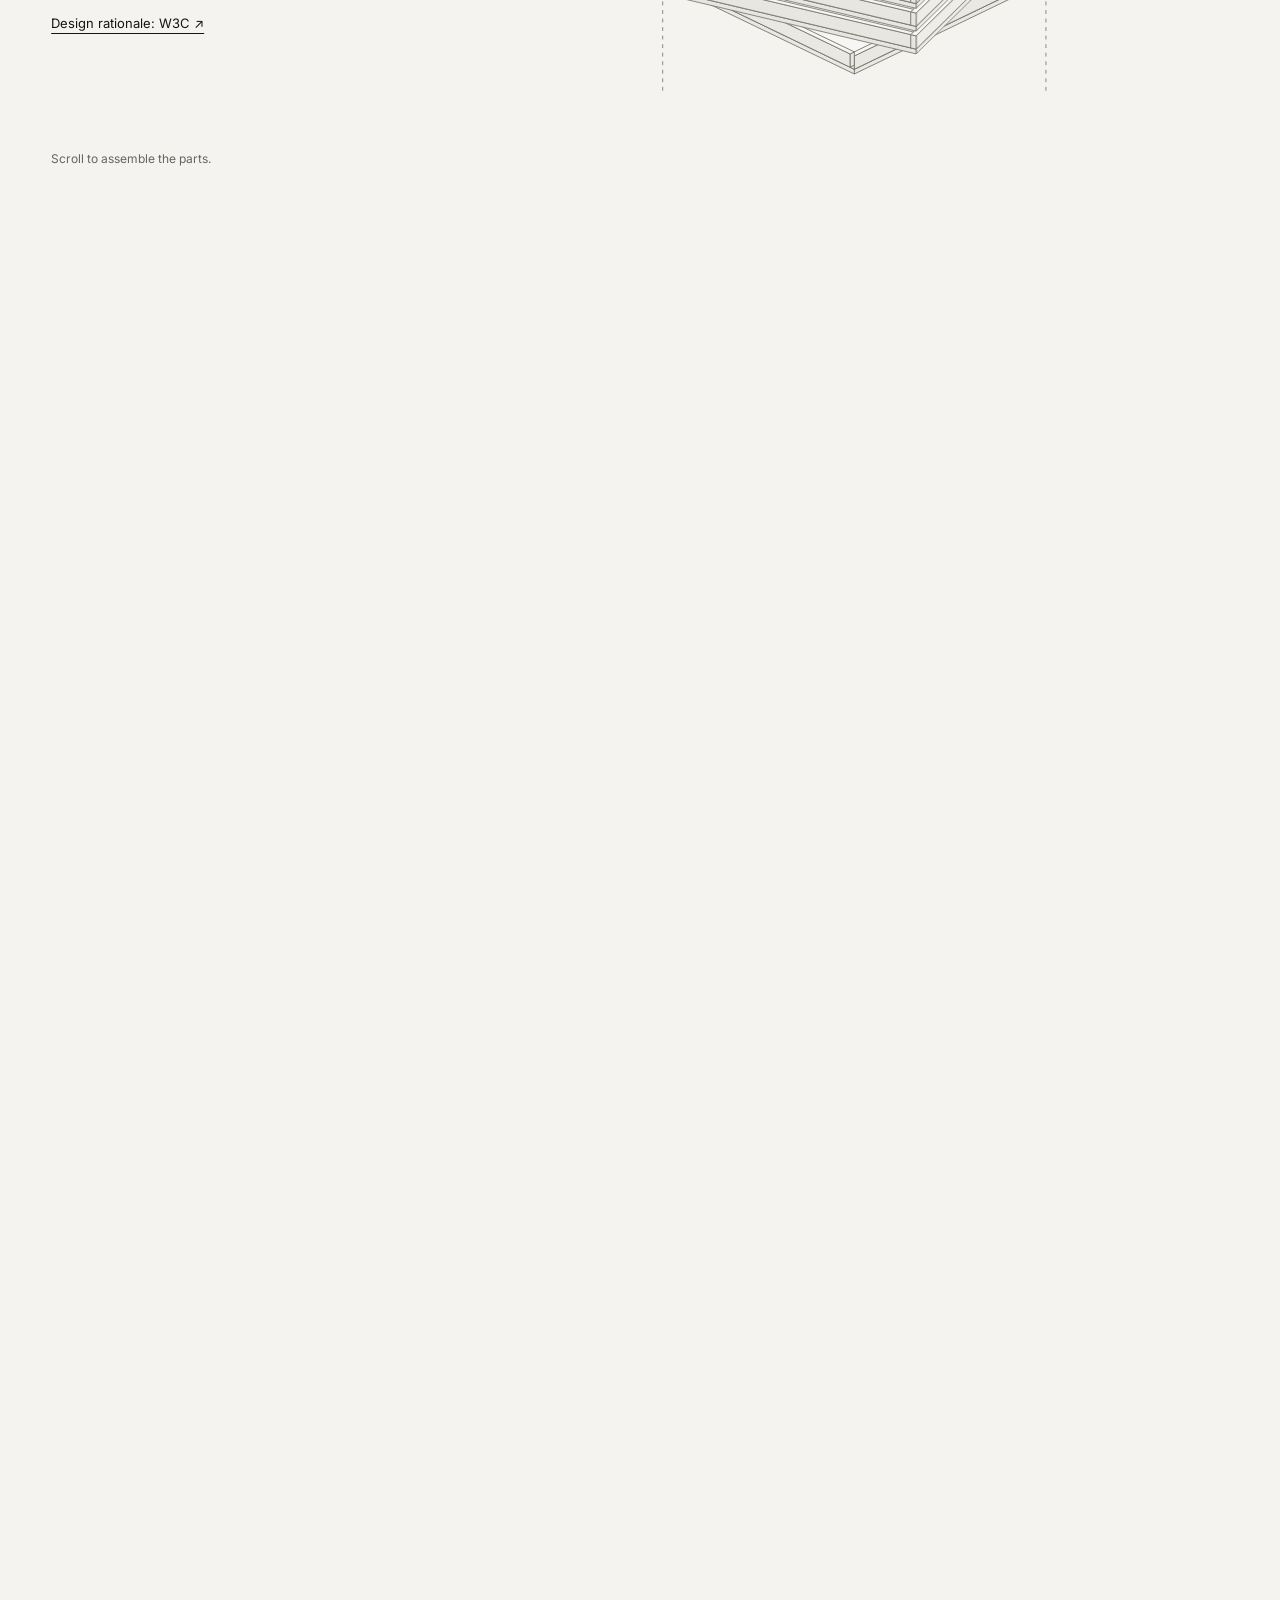
==== commit ef8850fa: "Complete dark theme transitions, retire test pages and move OER into drawer" ====
--- a/index.html
+++ b/index.html
@@ -1,6 +1,6 @@
 <!doctype html>
-<html lang="en"><head><meta charset="UTF-8"><meta name="viewport" content="width=device-width,initial-scale=1"><meta name="theme-color" content="#f4f3ef"><meta name="description" content="Finding Clarity: an interactive exploration of Universal Design for Assessment at IADT."><title>Finding Clarity | IADT</title><link rel="preconnect" href="https://fonts.googleapis.com"><link rel="preconnect" href="https://fonts.gstatic.com" crossorigin><link href="https://fonts.googleapis.com/css2?family=Inter:wght@100..900&display=swap" rel="stylesheet"><style>
-:root{font-family:Inter,system-ui,sans-serif;color:#151515;background:#f4f3ef;--paper:#fff;--ink:#151515;--line:#aaa7a0;--muted:#66655f;--space:clamp(20px,4vw,76px);--reading:1rem}*{box-sizing:border-box}html{scroll-behavior:smooth}body{margin:0}button,a{font:inherit}a{color:inherit}button{cursor:pointer}button:focus-visible,a:focus-visible,input:focus-visible{outline:3px solid currentColor;outline-offset:4px}p{line-height:1.58}h1,h2,h3,p{margin-top:0}.skip{position:absolute;left:-10000px;top:0;background:#fff;z-index:99}.skip:focus{left:12px}.top{display:flex;align-items:center;justify-content:space-between;padding:22px var(--space);border-bottom:1px solid #222;gap:16px;font-size:11px;letter-spacing:.07em;text-transform:uppercase}.logo{font-weight:900;font-size:16px;line-height:.86;text-decoration:none;letter-spacing:-.06em}.top button,.quiet{background:none;border:0;text-decoration:underline;text-underline-offset:4px}.section{padding:clamp(65px,10vw,155px) var(--space)}.meta{display:flex;justify-content:space-between;gap:20px;border-top:1px solid;padding-top:10px;font-size:11px;letter-spacing:.08em;text-transform:uppercase;margin-bottom:clamp(35px,7vw,100px)}.hero{min-height:83svh;display:flex;flex-direction:column;justify-content:space-between}.hero h1{font-size:clamp(4.2rem,12vw,12rem);font-weight:500;line-height:.84;letter-spacing:-.092em;margin:0;max-width:14ch}.hero h1 em,.section h2 em{font-weight:300}.hero-bottom{display:flex;justify-content:space-between;gap:30px;align-items:end;flex-wrap:wrap}.hero-bottom p{max-width:42ch;font-size:clamp(16px,1.7vw,24px)}.hero-bottom a{text-underline-offset:5px}.section h2{font-size:clamp(2.8rem,7.5vw,8rem);line-height:.96;letter-spacing:-.075em;font-weight:500;max-width:12ch}.intro{display:grid;grid-template-columns:1.4fr .6fr;gap:clamp(30px,6vw,110px);align-items:end;margin-bottom:50px}.intro p{font-size:clamp(15px,1.3vw,19px);max-width:37ch}.frame{border:1px solid #333;background:#e7e6e2}.frame-head,.frame-foot{display:flex;align-items:center;justify-content:space-between;flex-wrap:wrap;gap:15px;padding:16px 20px;border-bottom:1px solid #888;font-size:11px;letter-spacing:.06em;text-transform:uppercase}.frame-foot{border-bottom:0;border-top:1px solid #999}.field{height:clamp(410px,53vw,730px);position:relative;overflow:hidden;isolation:isolate;background:repeating-linear-gradient(90deg,transparent 0,transparent calc(20% - 1px),#00000008 calc(20% - 1px),#00000008 20%)}.piece{position:absolute;border:0;background:none;padding:4px;color:#222;white-space:nowrap;font-weight:var(--weight,500);font-size:var(--size,18px);line-height:1.1;transform:translate(-50%,-50%) rotate(var(--rotation));transition:color .25s,opacity .25s,filter .25s,background .25s;will-change:transform}.piece:hover,.piece:focus-visible,.piece.is-focused{z-index:20;background:#171717;color:white;outline:0;padding:8px 12px}.field.has-focus .piece:not(.is-focused){opacity:.14;filter:blur(2px)}.field.ordered .piece{opacity:0;pointer-events:none}.field-caption{position:absolute;bottom:16px;left:18px;padding:12px 16px;background:#111;color:#fff;max-width:min(480px,85%);z-index:30;font-size:13px;line-height:1.4}.document{display:none;position:absolute;inset:8% 10%;padding:clamp(20px,4vw,55px);background:white;z-index:10;overflow:auto;box-shadow:8px 10px 0 #0002}.ordered .document{display:block;animation:appear .55s ease both}.document h3{font-size:clamp(27px,4vw,55px);letter-spacing:-.06em;font-weight:500}.doc-row{display:grid;grid-template-columns:1fr 2fr;gap:15px;border-top:1px solid #888;padding:15px 0;font-size:clamp(13px,1.3vw,17px)}.eyebrow{font-size:11px;letter-spacing:.06em;text-transform:uppercase}.buttons{display:flex;flex-wrap:wrap;gap:8px}.buttons button,.tabs button{border:1px solid #111;padding:12px 16px;background:transparent;color:#111;font-size:13px}.buttons button.primary,.tabs button[aria-pressed=true]{background:#111;color:#fff}.disclaimer{max-width:60ch;color:var(--muted);font-size:13px;margin-top:15px}.layers{background:#e1dfd8}.paper-stage{min-height:560px;position:relative;margin-top:45px;overflow:hidden;border-top:1px solid #999;border-bottom:1px solid #999}.sheet{position:absolute;width:clamp(270px,50vw,560px);min-height:390px;background:#fff;border:1px solid #999;padding:clamp(24px,3.5vw,46px);box-shadow:10px 14px 0 #0001;transition:transform .6s,opacity .4s}.sheet.back{left:5%;top:9%;transform:rotate(-9deg);opacity:.72}.sheet.front{right:5%;top:13%;transform:rotate(4deg)}.sheet:hover,.sheet:focus-visible{z-index:5;transform:rotate(0) translateY(-10px);opacity:1}.sheet .no{font-size:110px;font-weight:300;letter-spacing:-.1em;line-height:1;margin:40px 0 10px}.sheet h3{font-size:clamp(27px,3vw,43px);font-weight:500;letter-spacing:-.06em}.sheet p{font-size:14px}.sheet .small{font-size:10px;letter-spacing:.08em;text-transform:uppercase;border-bottom:1px solid;padding-bottom:12px;display:flex;justify-content:space-between}.layers .tabs{margin-top:35px;display:flex;flex-wrap:wrap;gap:8px}.below{margin-top:30px;font-size:clamp(15px,2vw,22px)}.demo{background:#fff}.demo-grid{display:grid;grid-template-columns:1fr 1fr;gap:clamp(20px,5vw,80px)}.mock{border:1px solid #999;padding:clamp(18px,3vw,40px);min-height:420px}.mock h3{font-size:clamp(25px,3vw,48px);letter-spacing:-.06em;font-weight:500}.mock label{display:block;margin:25px 0;padding-bottom:12px;border-bottom:1px solid #999}.mock .row{display:flex;justify-content:space-between;gap:10px;padding:15px 0;border-bottom:1px solid #aaa;font-size:14px}.mock .row strong{font-weight:600}.steps label{cursor:pointer}.steps input{accent-color:#000}.steps input:checked+span{text-decoration:line-through;color:#777}.connections .choices{display:grid;grid-template-columns:repeat(3,1fr);gap:8px}.choices button{min-height:145px;display:flex;justify-content:space-between;flex-direction:column;text-align:left;border:1px solid #333;background:transparent;padding:20px;font-size:clamp(20px,3vw,38px);letter-spacing:-.06em}.choices button[aria-pressed=true]{background:#111;color:#fff}.detail{border-bottom:1px solid;border-top:1px solid;margin-top:30px;padding:30px 0;display:grid;grid-template-columns:1fr 1fr;gap:35px}.detail h3{font-size:clamp(23px,3vw,48px);font-weight:500;letter-spacing:-.06em}.research{background:#171717;color:#f5f4f0}.research .grid{display:grid;grid-template-columns:1fr 1fr;gap:60px}.research p{max-width:56ch}.credit{font-size:13px;border-top:1px solid #777;padding-top:15px;margin-top:40px}footer{padding:55px var(--space);display:flex;justify-content:space-between;gap:40px;flex-wrap:wrap}.prefs{position:fixed;right:15px;top:70px;background:white;color:black;border:1px solid #111;box-shadow:12px 12px 0 #0003;z-index:90;padding:25px;max-width:320px}.prefs label{display:block;margin:15px 0}.prefs h2{font-size:20px}.large{--reading:1.2rem}.large p{font-size:var(--reading)}.contrast{background:white;color:black}.contrast .frame,.contrast .layers{background:white}.contrast .piece{color:black}.contrast .piece:hover,.contrast .piece.is-focused{color:white}@keyframes appear{from{opacity:0;transform:translateY(30px)}to{opacity:1;transform:translateY(0)}}@media(max-width:760px){.top .mid{display:none}.intro,.demo-grid,.detail,.research .grid{grid-template-columns:1fr}.paper-stage{min-height:480px}.sheet.back{left:-8%;top:6%}.sheet.front{right:-8%;top:16%}.doc-row{grid-template-columns:1fr}.connections .choices{grid-template-columns:1fr}.choices button{min-height:90px}.hero{min-height:75svh}.frame-head{font-size:10px}}@media(prefers-reduced-motion:reduce){html{scroll-behavior:auto}*,*::before,*::after{animation:none!important;transition:none!important}}
+<html lang="en"><head><script src="theme-init.js"></script><meta charset="UTF-8"><meta name="viewport" content="width=device-width,initial-scale=1"><meta name="theme-color" content="#f4f3ef"><meta name="description" content="Finding Clarity: an interactive exploration of Universal Design for Assessment at IADT."><title>Finding Clarity | IADT</title><link rel="preconnect" href="https://fonts.googleapis.com"><link rel="preconnect" href="https://fonts.gstatic.com" crossorigin><link href="https://fonts.googleapis.com/css2?family=Inter:wght@100..900&display=swap" rel="stylesheet"><style>
+:root{font-family:Inter,system-ui,sans-serif;color:#151515;background:var(--surface);--paper:#fff;--ink:#151515;--line:#aaa7a0;--muted:#66655f;--space:clamp(20px,4vw,76px);--reading:1rem}*{box-sizing:border-box}html{scroll-behavior:smooth}body{margin:0}button,a{font:inherit}a{color:inherit}button{cursor:pointer}button:focus-visible,a:focus-visible,input:focus-visible{outline:3px solid currentColor;outline-offset:4px}p{line-height:1.58}h1,h2,h3,p{margin-top:0}.skip{position:absolute;left:-10000px;top:0;background:#fff;z-index:99}.skip:focus{left:12px}.top{display:flex;align-items:center;justify-content:space-between;padding:22px var(--space);border-bottom:1px solid #222;gap:16px;font-size:11px;letter-spacing:.07em;text-transform:uppercase}.logo{font-weight:900;font-size:16px;line-height:.86;text-decoration:none;letter-spacing:-.06em}.top button,.quiet{background:none;border:0;text-decoration:underline;text-underline-offset:4px}.section{padding:clamp(65px,10vw,155px) var(--space)}.meta{display:flex;justify-content:space-between;gap:20px;border-top:1px solid;padding-top:10px;font-size:11px;letter-spacing:.08em;text-transform:uppercase;margin-bottom:clamp(35px,7vw,100px)}.hero{min-height:83svh;display:flex;flex-direction:column;justify-content:space-between}.hero h1{font-size:clamp(4.2rem,12vw,12rem);font-weight:500;line-height:.84;letter-spacing:-.092em;margin:0;max-width:14ch}.hero h1 em,.section h2 em{font-weight:300}.hero-bottom{display:flex;justify-content:space-between;gap:30px;align-items:end;flex-wrap:wrap}.hero-bottom p{max-width:42ch;font-size:clamp(16px,1.7vw,24px)}.hero-bottom a{text-underline-offset:5px}.section h2{font-size:clamp(2.8rem,7.5vw,8rem);line-height:.96;letter-spacing:-.075em;font-weight:500;max-width:12ch}.intro{display:grid;grid-template-columns:1.4fr .6fr;gap:clamp(30px,6vw,110px);align-items:end;margin-bottom:50px}.intro p{font-size:clamp(15px,1.3vw,19px);max-width:37ch}.frame{border:1px solid #333;background:#e7e6e2}.frame-head,.frame-foot{display:flex;align-items:center;justify-content:space-between;flex-wrap:wrap;gap:15px;padding:16px 20px;border-bottom:1px solid #888;font-size:11px;letter-spacing:.06em;text-transform:uppercase}.frame-foot{border-bottom:0;border-top:1px solid #999}.field{height:clamp(410px,53vw,730px);position:relative;overflow:hidden;isolation:isolate;background:repeating-linear-gradient(90deg,transparent 0,transparent calc(20% - 1px),#00000008 calc(20% - 1px),#00000008 20%)}.piece{position:absolute;border:0;background:none;padding:4px;color:#222;white-space:nowrap;font-weight:var(--weight,500);font-size:var(--size,18px);line-height:1.1;transform:translate(-50%,-50%) rotate(var(--rotation));transition:color .25s,opacity .25s,filter .25s,background .25s;will-change:transform}.piece:hover,.piece:focus-visible,.piece.is-focused{z-index:20;background:#171717;color:white;outline:0;padding:8px 12px}.field.has-focus .piece:not(.is-focused){opacity:.14;filter:blur(2px)}.field.ordered .piece{opacity:0;pointer-events:none}.field-caption{position:absolute;bottom:16px;left:18px;padding:12px 16px;background:#111;color:#fff;max-width:min(480px,85%);z-index:30;font-size:13px;line-height:1.4}.document{display:none;position:absolute;inset:8% 10%;padding:clamp(20px,4vw,55px);background:white;z-index:10;overflow:auto;box-shadow:8px 10px 0 #0002}.ordered .document{display:block;animation:appear .55s ease both}.document h3{font-size:clamp(27px,4vw,55px);letter-spacing:-.06em;font-weight:500}.doc-row{display:grid;grid-template-columns:1fr 2fr;gap:15px;border-top:1px solid #888;padding:15px 0;font-size:clamp(13px,1.3vw,17px)}.eyebrow{font-size:11px;letter-spacing:.06em;text-transform:uppercase}.buttons{display:flex;flex-wrap:wrap;gap:8px}.buttons button,.tabs button{border:1px solid #111;padding:12px 16px;background:transparent;color:#111;font-size:13px}.buttons button.primary,.tabs button[aria-pressed=true]{background:#111;color:#fff}.disclaimer{max-width:60ch;color:var(--muted);font-size:13px;margin-top:15px}.layers{background:#e1dfd8}.paper-stage{min-height:560px;position:relative;margin-top:45px;overflow:hidden;border-top:1px solid #999;border-bottom:1px solid #999}.sheet{position:absolute;width:clamp(270px,50vw,560px);min-height:390px;background:#fff;border:1px solid #999;padding:clamp(24px,3.5vw,46px);box-shadow:10px 14px 0 #0001;transition:transform .6s,opacity .4s}.sheet.back{left:5%;top:9%;transform:rotate(-9deg);opacity:.72}.sheet.front{right:5%;top:13%;transform:rotate(4deg)}.sheet:hover,.sheet:focus-visible{z-index:5;transform:rotate(0) translateY(-10px);opacity:1}.sheet .no{font-size:110px;font-weight:300;letter-spacing:-.1em;line-height:1;margin:40px 0 10px}.sheet h3{font-size:clamp(27px,3vw,43px);font-weight:500;letter-spacing:-.06em}.sheet p{font-size:14px}.sheet .small{font-size:10px;letter-spacing:.08em;text-transform:uppercase;border-bottom:1px solid;padding-bottom:12px;display:flex;justify-content:space-between}.layers .tabs{margin-top:35px;display:flex;flex-wrap:wrap;gap:8px}.below{margin-top:30px;font-size:clamp(15px,2vw,22px)}.demo{background:#fff}.demo-grid{display:grid;grid-template-columns:1fr 1fr;gap:clamp(20px,5vw,80px)}.mock{border:1px solid #999;padding:clamp(18px,3vw,40px);min-height:420px}.mock h3{font-size:clamp(25px,3vw,48px);letter-spacing:-.06em;font-weight:500}.mock label{display:block;margin:25px 0;padding-bottom:12px;border-bottom:1px solid #999}.mock .row{display:flex;justify-content:space-between;gap:10px;padding:15px 0;border-bottom:1px solid #aaa;font-size:14px}.mock .row strong{font-weight:600}.steps label{cursor:pointer}.steps input{accent-color:#000}.steps input:checked+span{text-decoration:line-through;color:#777}.connections .choices{display:grid;grid-template-columns:repeat(3,1fr);gap:8px}.choices button{min-height:145px;display:flex;justify-content:space-between;flex-direction:column;text-align:left;border:1px solid #333;background:transparent;padding:20px;font-size:clamp(20px,3vw,38px);letter-spacing:-.06em}.choices button[aria-pressed=true]{background:#111;color:#fff}.detail{border-bottom:1px solid;border-top:1px solid;margin-top:30px;padding:30px 0;display:grid;grid-template-columns:1fr 1fr;gap:35px}.detail h3{font-size:clamp(23px,3vw,48px);font-weight:500;letter-spacing:-.06em}.research{background:#171717;color:#f5f4f0}.research .grid{display:grid;grid-template-columns:1fr 1fr;gap:60px}.research p{max-width:56ch}.credit{font-size:13px;border-top:1px solid #777;padding-top:15px;margin-top:40px}footer{padding:55px var(--space);display:flex;justify-content:space-between;gap:40px;flex-wrap:wrap}.prefs{position:fixed;right:15px;top:70px;background:white;color:black;border:1px solid #111;box-shadow:12px 12px 0 #0003;z-index:90;padding:25px;max-width:320px}.prefs label{display:block;margin:15px 0}.prefs h2{font-size:20px}.large{--reading:1.2rem}.large p{font-size:var(--reading)}.contrast{background:white;color:black}.contrast .frame,.contrast .layers{background:white}.contrast .piece{color:black}.contrast .piece:hover,.contrast .piece.is-focused{color:white}@keyframes appear{from{opacity:0;transform:translateY(30px)}to{opacity:1;transform:translateY(0)}}@media(max-width:760px){.top .mid{display:none}.intro,.demo-grid,.detail,.research .grid{grid-template-columns:1fr}.paper-stage{min-height:480px}.sheet.back{left:-8%;top:6%}.sheet.front{right:-8%;top:16%}.doc-row{grid-template-columns:1fr}.connections .choices{grid-template-columns:1fr}.choices button{min-height:90px}.hero{min-height:75svh}.frame-head{font-size:10px}}@media(prefers-reduced-motion:reduce){html{scroll-behavior:auto}*,*::before,*::after{animation:none!important;transition:none!important}}
 
 /* Scroll-led editorial opening */
 .top{padding:18px 24px;background:#f4f3ef}.scroll-story{height:300svh;position:relative}.story-stage{height:100svh;min-height:620px;position:sticky;top:0;overflow:hidden;padding:24px;background:#f4f3ef;--clarity:0}.word-columns{position:absolute;inset:18px 24px 0;display:grid;grid-template-columns:repeat(6,1fr);gap:24px;pointer-events:none;opacity:calc(.36 - var(--clarity)*.31);mask-image:linear-gradient(#000 80%,transparent)}.word-column{font-size:clamp(10px,1.12vw,16px);line-height:1.04;letter-spacing:-.04em;color:#666;will-change:transform}.word-column span{display:block}.story-topline{position:relative;z-index:3;display:flex;justify-content:space-between;font-size:10px;letter-spacing:.06em;background:#f4f3ef;padding-bottom:12px}.story-title{position:absolute;z-index:2;top:17%;left:20px;right:20px;font-size:clamp(65px,12.8vw,200px);line-height:.82;letter-spacing:-.085em;font-weight:500;margin:0;pointer-events:none;opacity:var(--title-opacity,1);transform:translateY(var(--title-y,0px))}.story-title span{display:block}.story-title span:nth-child(2){margin-left:16%}.story-title span:nth-child(3){margin-left:3%}.story-bottom{position:absolute;bottom:65px;left:24px;right:24px;z-index:4;display:flex;justify-content:space-between;align-items:end;gap:20px}.story-step{font-size:11px;letter-spacing:.08em}.story-explanation{font-size:clamp(17px,2vw,28px);letter-spacing:-.04em;margin:12px 0 0;background:#f4f3ef;max-width:36ch}.story-skip{font-size:12px;text-underline-offset:5px;white-space:nowrap;background:#f4f3ef}.scroll-cue{position:absolute;bottom:22px;left:24px;font-size:10px;letter-spacing:.08em}.story-track{height:2px;position:absolute;bottom:0;left:0;right:0;background:#d8d6d0}.story-track span{display:block;height:100%;width:calc(var(--clarity)*100%);background:#151515}.story-brief{position:absolute;inset:11% 8% 23%;opacity:var(--brief-opacity,0);pointer-events:none}.story-brief h2{font-size:clamp(40px,6.5vw,90px);font-weight:500;letter-spacing:-.07em;line-height:.92;margin:20px 0 30px}.assembly{height:200px;position:relative}.assembly-line{position:absolute;left:0;right:0;display:grid;grid-template-columns:27% 1fr;gap:20px;border-top:1px solid #777;padding-top:15px;font-size:clamp(12px,1.35vw,18px);line-height:1.3;transform-origin:left center}.assembly-line strong{font-size:11px;font-weight:500;letter-spacing:.04em;text-transform:uppercase}.readable-brief{position:absolute;width:1px;height:1px;padding:0;margin:-1px;overflow:hidden;clip-path:inset(50%)}.story-still .scroll-story{height:auto}.story-still .story-stage{position:relative;height:auto;min-height:830px;--clarity:1!important;--title-opacity:0!important;--brief-opacity:1!important}.story-still .assembly-line{transform:none!important;opacity:1!important}.story-still .scroll-cue{display:none}.story-still .story-brief{inset:90px 8% 160px}.contrast .word-columns{opacity:.08}.large .assembly-line{font-size:20px}.large .story-stage{min-height:900px}
@@ -314,7 +314,7 @@
 .prefs-heading{display:flex;align-items:start;justify-content:space-between;gap:20px}.prefs .prefs-heading h2{font-size:30px;line-height:1.1;font-weight:400;letter-spacing:-.045em;margin:5px 0 20px}.prefs-heading button{background:none;border:0;color:inherit;padding:10px 0;min-height:44px;font-size:14px}
 .prefs>p{font-size:15px;line-height:1.55;color:var(--subtle);margin-bottom:20px}.preference-list label{display:flex;align-items:center;justify-content:space-between;gap:24px;margin:0;padding:20px 0;border-top:1px solid var(--edge);cursor:pointer}.preference-list strong{font-size:17px;font-weight:500}.preference-list small{display:block;font-size:14px;line-height:1.45;color:var(--subtle);margin-top:6px}.preference-list input{width:23px;height:23px;flex-shrink:0;accent-color:var(--foreground)}
 .prefs-readable{display:inline-block;min-height:44px;padding:20px 0 0;font-size:15px;text-underline-offset:5px}
-body.dark{--surface:#191a18;--foreground:#f1f0e9;--subtle:#bfbbb2;--dialog-surface:#22231f;--edge:#53554c;--figure-face:#24251f;--figure-side:#2e3028;--figure-deep:#35382e;--figure-line:#b9b9ac;--paper:#22231f;--ink:#f1f0e9;--muted:#bfbbb2;color-scheme:dark}
+html.dark,body.dark{--surface:#191a18;--foreground:#f1f0e9;--subtle:#bfbbb2;--dialog-surface:#22231f;--edge:#53554c;--figure-face:#24251f;--figure-side:#2e3028;--figure-deep:#35382e;--figure-line:#b9b9ac;--paper:#22231f;--ink:#f1f0e9;--muted:#bfbbb2;color-scheme:dark}
 .dark .word-columns{color:#c3c2b8}.dark .particle-word canvas{filter:invert(1)}
 .dark .anatomy-nav button,.dark .anatomy-hint,.dark .complexity-continue{color:var(--subtle)}.dark .anatomy-nav button[aria-current=step]{color:var(--foreground)}
 .dark .anatomy-drawing text{fill:var(--foreground)}
@@ -369,7 +369,7 @@
 /* Keep photographic paper texture while adapting its material to the dark surface. */
 .dark .ephemera-piece{filter:invert(.86) sepia(.08) saturate(.35) brightness(.88) drop-shadow(0 1px 1px rgba(0,0,0,.22))!important}
 </style><link rel="stylesheet" href="menu.css"><link rel="stylesheet" href="integrated-cases.css"><link rel="stylesheet" href="persona-card.css"></head><body><div id="site-progress" class="site-progress" role="progressbar" aria-label="Page progress" aria-valuemin="0" aria-valuemax="100" aria-valuenow="0"><span></span></div><a class="skip" href="#main">Skip to content</a>
-<header class="top"><a class="logo" href="#top">FINDING<br>CLARITY.</a><span class="mid">AN INTERACTIVE ASSESSMENT STUDY / IADT</span><nav class="experience-controls" aria-label="Reading options"><a class="oer-nav" href="https://building-better-briefs.pages.dev" aria-label="Explore the full Building Better Briefs open educational resource">Full OER ↗</a><button type="button" id="prefs-open" aria-haspopup="dialog" aria-controls="prefs">Menu</button><button type="button" id="theme-toggle" class="theme-toggle" aria-label="Switch to dark mode" aria-pressed="false"><span class="theme-icon" aria-hidden="true"></span></button></nav></header><dialog id="prefs" class="prefs staggered-menu" aria-labelledby="prefs-title"><button type="button" id="prefs-close" class="menu-close" aria-label="Close menu">Close</button><div class="menu-sheet"><div class="menu-heading"><h2 id="prefs-title">Explore Finding Clarity</h2></div><div class="menu-reading-choice"><p>Scenario demo · only the features used in these stories are active.</p><p>This version includes moving text, pinned scenes and interactive effects.</p><a class="stagger-item" href="readable.html">Go straight to the readable version ↗</a><p class="menu-reading-note">The same information, with normal scrolling and no visual effects.</p></div><nav class="chapter-menu" aria-label="Site chapters"><a class="stagger-item" href="#top"><span class="menu-number">01</span><span>The beginning</span></a><a class="stagger-item" href="#tool"><span class="menu-number">02</span><span>Explore the brief</span></a><a class="stagger-item" href="#experience"><span class="menu-number">03</span><span>Ambiguity</span></a><a class="stagger-item" href="#reading-passage"><span class="menu-number">04</span><span>Finding meaning</span></a><a class="stagger-item" href="#complexity"><span class="menu-number">05</span><span>Complexity</span></a><a class="stagger-item" href="#anatomy"><span class="menu-number">06</span><span>Anatomy of the brief</span></a></nav><div class="menu-preferences"><h3>Accessibility settings</h3><label class="stagger-item"><span>Pause motion<small>Stop effects and use normal scrolling.</small></span><input type="checkbox" id="reduce"></label><label class="stagger-item"><span>High contrast<small>Hide background text and strengthen contrast.</small></span><input type="checkbox" id="contrast"></label><label class="stagger-item"><span>Larger text<small>Increase supporting text.</small></span><input type="checkbox" id="large"></label><input type="checkbox" id="dark" hidden></div></div></dialog><div class="word-columns" aria-hidden="true"></div><main id="main"><section id="top" class="scroll-story" aria-labelledby="story-title">
+<header class="top"><a class="logo" href="#top">FINDING<br>CLARITY.</a><span class="mid">AN INTERACTIVE ASSESSMENT STUDY / IADT</span><nav class="experience-controls" aria-label="Reading options"><button type="button" id="prefs-open" aria-haspopup="dialog" aria-controls="prefs">Menu</button><button type="button" id="theme-toggle" class="theme-toggle" aria-label="Switch to dark mode" aria-pressed="false"><span class="theme-icon" aria-hidden="true"></span></button></nav></header><dialog id="prefs" class="prefs staggered-menu" aria-labelledby="prefs-title"><button type="button" id="prefs-close" class="menu-close" aria-label="Close menu">Close</button><div class="menu-sheet"><div class="menu-heading"><h2 id="prefs-title">Explore Finding Clarity</h2></div><div class="menu-reading-choice"><p>Scenario demo · only the features used in these stories are active.</p><p>This version includes moving text, pinned scenes and interactive effects.</p><a class="stagger-item" href="readable.html">Go straight to the readable version ↗</a><p class="menu-reading-note">The same information, with normal scrolling and no visual effects.</p><a class="stagger-item menu-oer" href="https://building-better-briefs.pages.dev" target="_blank" rel="noopener noreferrer">Building Better Briefs · Full OER ↗</a></div><nav class="chapter-menu" aria-label="Site chapters"><a class="stagger-item" href="#top"><span class="menu-number">01</span><span>The beginning</span></a><a class="stagger-item" href="#tool"><span class="menu-number">02</span><span>Explore the brief</span></a><a class="stagger-item" href="#experience"><span class="menu-number">03</span><span>Ambiguity</span></a><a class="stagger-item" href="#reading-passage"><span class="menu-number">04</span><span>Finding meaning</span></a><a class="stagger-item" href="#complexity"><span class="menu-number">05</span><span>Complexity</span></a><a class="stagger-item" href="#anatomy"><span class="menu-number">06</span><span>Anatomy of the brief</span></a></nav><div class="menu-preferences"><h3>Accessibility settings</h3><label class="stagger-item"><span>Pause motion<small>Stop effects and use normal scrolling.</small></span><input type="checkbox" id="reduce"></label><label class="stagger-item"><span>High contrast<small>Hide background text and strengthen contrast.</small></span><input type="checkbox" id="contrast"></label><label class="stagger-item"><span>Larger text<small>Increase supporting text.</small></span><input type="checkbox" id="large"></label><input type="checkbox" id="dark" hidden></div></div></dialog><div class="word-columns" aria-hidden="true"></div><main id="main"><section id="top" class="scroll-story" aria-labelledby="story-title">
 <div class="story-stage">
 
 <div class="story-topline"><span>01—03 / AN ASSESSMENT IN FOCUS</span><span>IADT · FINDING CLARITY</span></div>
--- a/menu.css
+++ b/menu.css
@@ -59,3 +59,5 @@
 
 .back-to-top{opacity:0;visibility:hidden;pointer-events:none}
 body.past-first-fold .back-to-top{opacity:1;visibility:visible;pointer-events:auto}
+
+.menu-reading-choice .menu-oer{display:inline-flex;align-items:center;min-height:40px;margin-top:8px;font-size:14px;line-height:1.4;text-underline-offset:4px;color:var(--foreground)}
--- a/integrated-cases.css
+++ b/integrated-cases.css
@@ -26,8 +26,6 @@
 body:not(.readable-page) main>section{scroll-margin-top:56px}
 @media(max-width:760px){body>.top{padding:6px 16px}body>.top .logo{font-size:12px}body>.top .experience-controls{gap:12px}}
 
-.top .oer-nav{font-size:12px;text-transform:none;letter-spacing:0;text-underline-offset:4px;white-space:nowrap}
-@media(max-width:370px){.top .oer-nav{font-size:11px}body>.top .experience-controls{gap:10px}}
 
 #tool.integrated-cases,.story-still #tool.integrated-cases{height:calc(100svh - var(--main-header-height,56px) + var(--persona-travel,320svh))}
 .integrated-cases .case-study-rail{overflow-x:auto;scrollbar-width:none}
@@ -45,3 +43,5 @@
 .integrated-cases .persona-navigation>a[aria-current] .persona-nav-arrow{display:none}
 .integrated-cases .persona-navigation>a:hover .persona-nav-name{color:var(--foreground)}
 @media(max-width:760px){.integrated-cases .persona-navigation{column-gap:28px}.integrated-cases .persona-navigation>a .persona-nav-name{font-size:18px}.integrated-cases .persona-navigation>a .persona-nav-role{font-size:9px}}
+
+html{background:var(--surface)}
--- a/persona-card.css
+++ b/persona-card.css
@@ -38,3 +38,28 @@
 .persona-footer{padding-top:12px;font-size:6.5px}
 @media(min-width:1101px) and (max-width:1300px){.ambiguity-persona{max-width:220px;transform:translate(10px,-12px) rotate(3deg)}.persona-back-name{font-size:68px}.persona-fact{margin-top:11px}.persona-fact>span:last-child{font-size:9.5px}}
 @media(max-width:1100px){.ambiguity-persona{width:min(100%,224px);transform:translate(10px,0) rotate(2deg)}.persona-back-name{font-size:72px}.persona-fact{margin-top:11px}.persona-fact>span:last-child{font-size:9.5px}}
+/* Follow the shared site palette on both sides of the theme switch. */
+.persona-back{background:var(--surface);color:var(--foreground)}
+.persona-kicker,.persona-role,.persona-fact>span:first-child,.persona-footer{color:var(--subtle)}
+.ambiguity-persona{transform:translate(20px,-14px) rotate(.7deg)}
+.persona-back-name{align-self:flex-start;text-align:left}
+@media(min-width:1101px) and (max-width:1300px){.ambiguity-persona{transform:translate(10px,-12px) rotate(.7deg)}}
+@media(max-width:1100px){.ambiguity-persona{transform:translate(10px,0) rotate(.5deg)}}
+/* A modest size increase gives the mini persona a readable text measure. */
+.ambiguity-persona{max-width:272px}
+.persona-back{padding:18px}
+.persona-kicker{font-size:9px;line-height:1.3}
+.persona-back-name{font-size:80px;margin-top:16px}
+.persona-role{font-size:12px;line-height:1.4;margin-top:12px}
+.persona-fact{margin-top:14px}
+.persona-fact>span:first-child{font-size:9px;line-height:1.3;margin-bottom:5px}
+.persona-fact>span:last-child{font-size:12px;line-height:1.45}
+.persona-footer{font-size:8px;padding-top:14px}
+@media(min-width:1101px) and (max-width:1300px){.ambiguity-persona{max-width:260px}.persona-back-name{font-size:76px}.persona-fact{margin-top:12px}.persona-fact>span:last-child{font-size:12px}}
+@media(max-width:1100px){.ambiguity-persona{width:min(100%,264px)}.persona-back-name{font-size:76px}.persona-fact{margin-top:12px}.persona-fact>span:last-child{font-size:12px}}
+.sam-persona-card{aspect-ratio:2/3.2}
+.persona-fact>span:last-child{font-size:13px;line-height:1.45}
+@media(max-width:1300px){.persona-fact>span:last-child{font-size:13px}}
+/* Soft depth follows both faces without adding a visible frame. */
+.persona-face{box-shadow:0 3px 8px #00000012,0 16px 30px -12px #00000040}
+.dark .persona-face{box-shadow:0 4px 10px #00000040,0 20px 34px -10px #00000099}
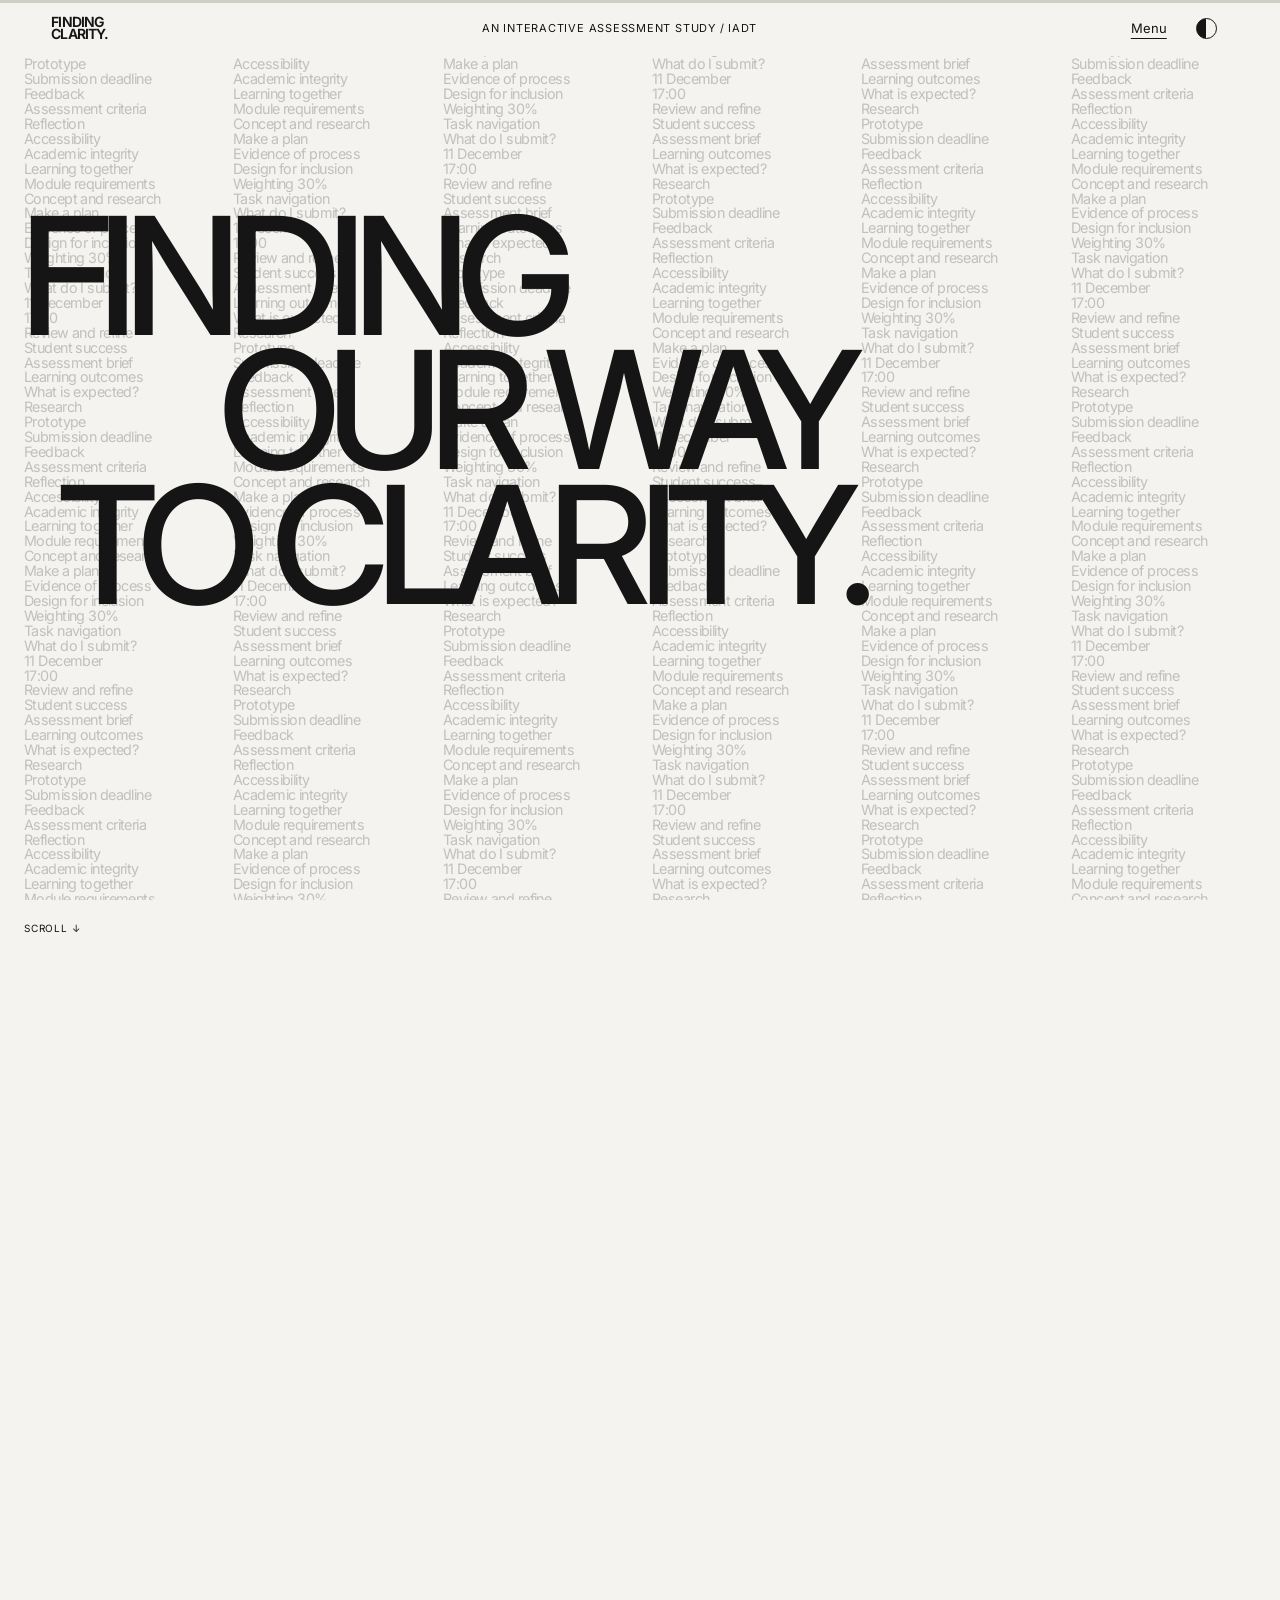
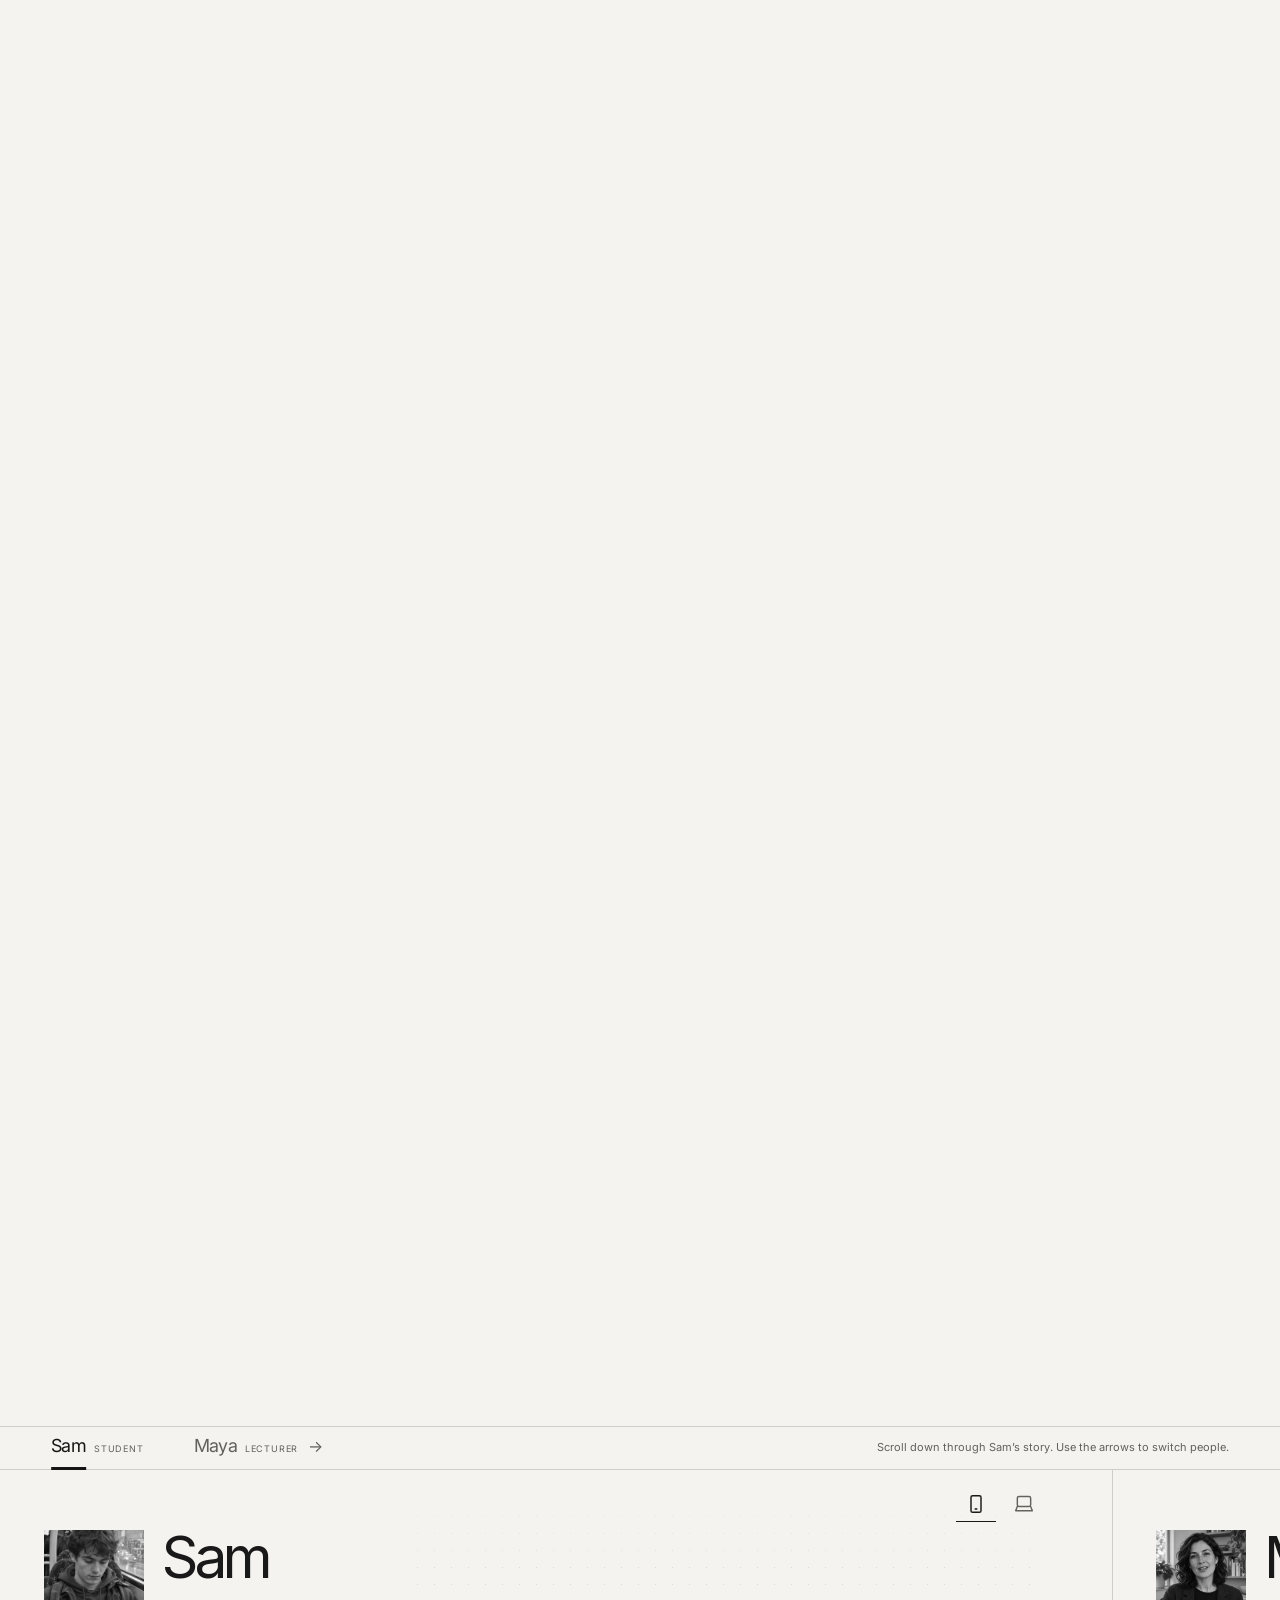
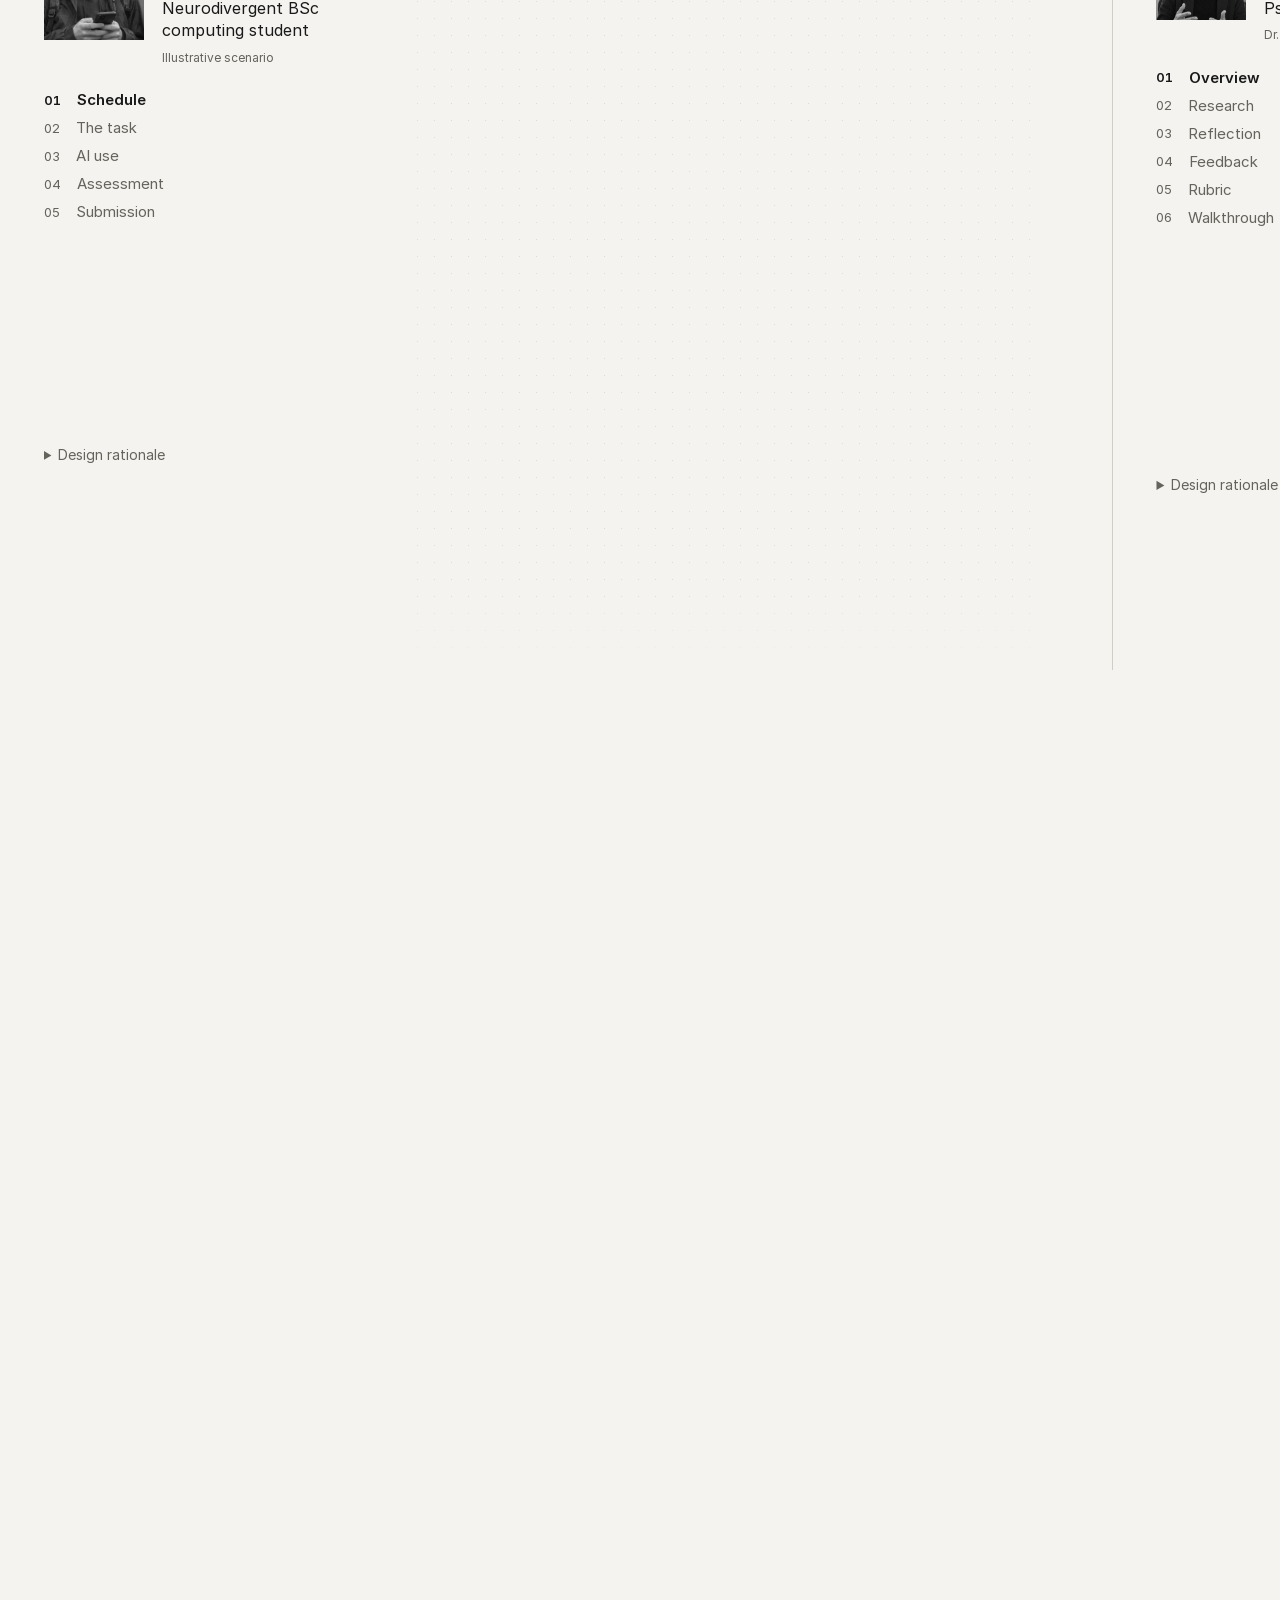
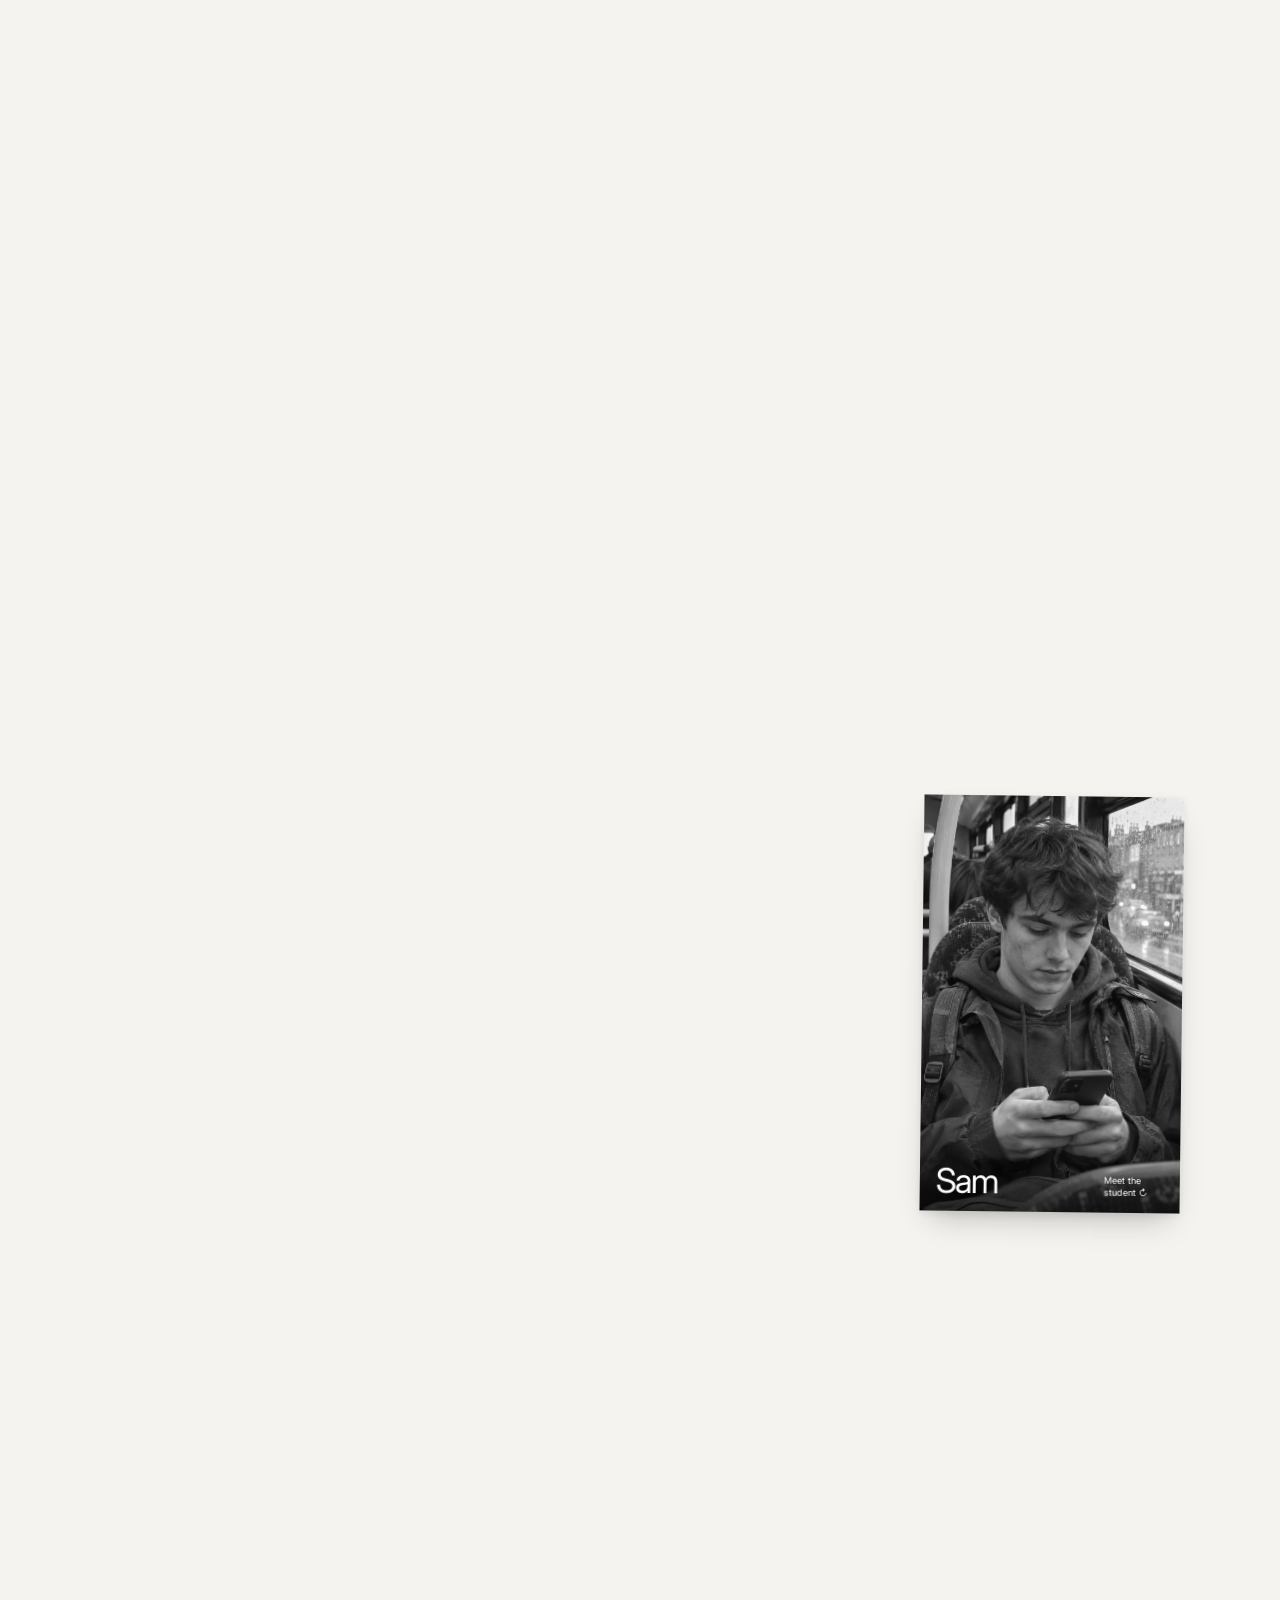
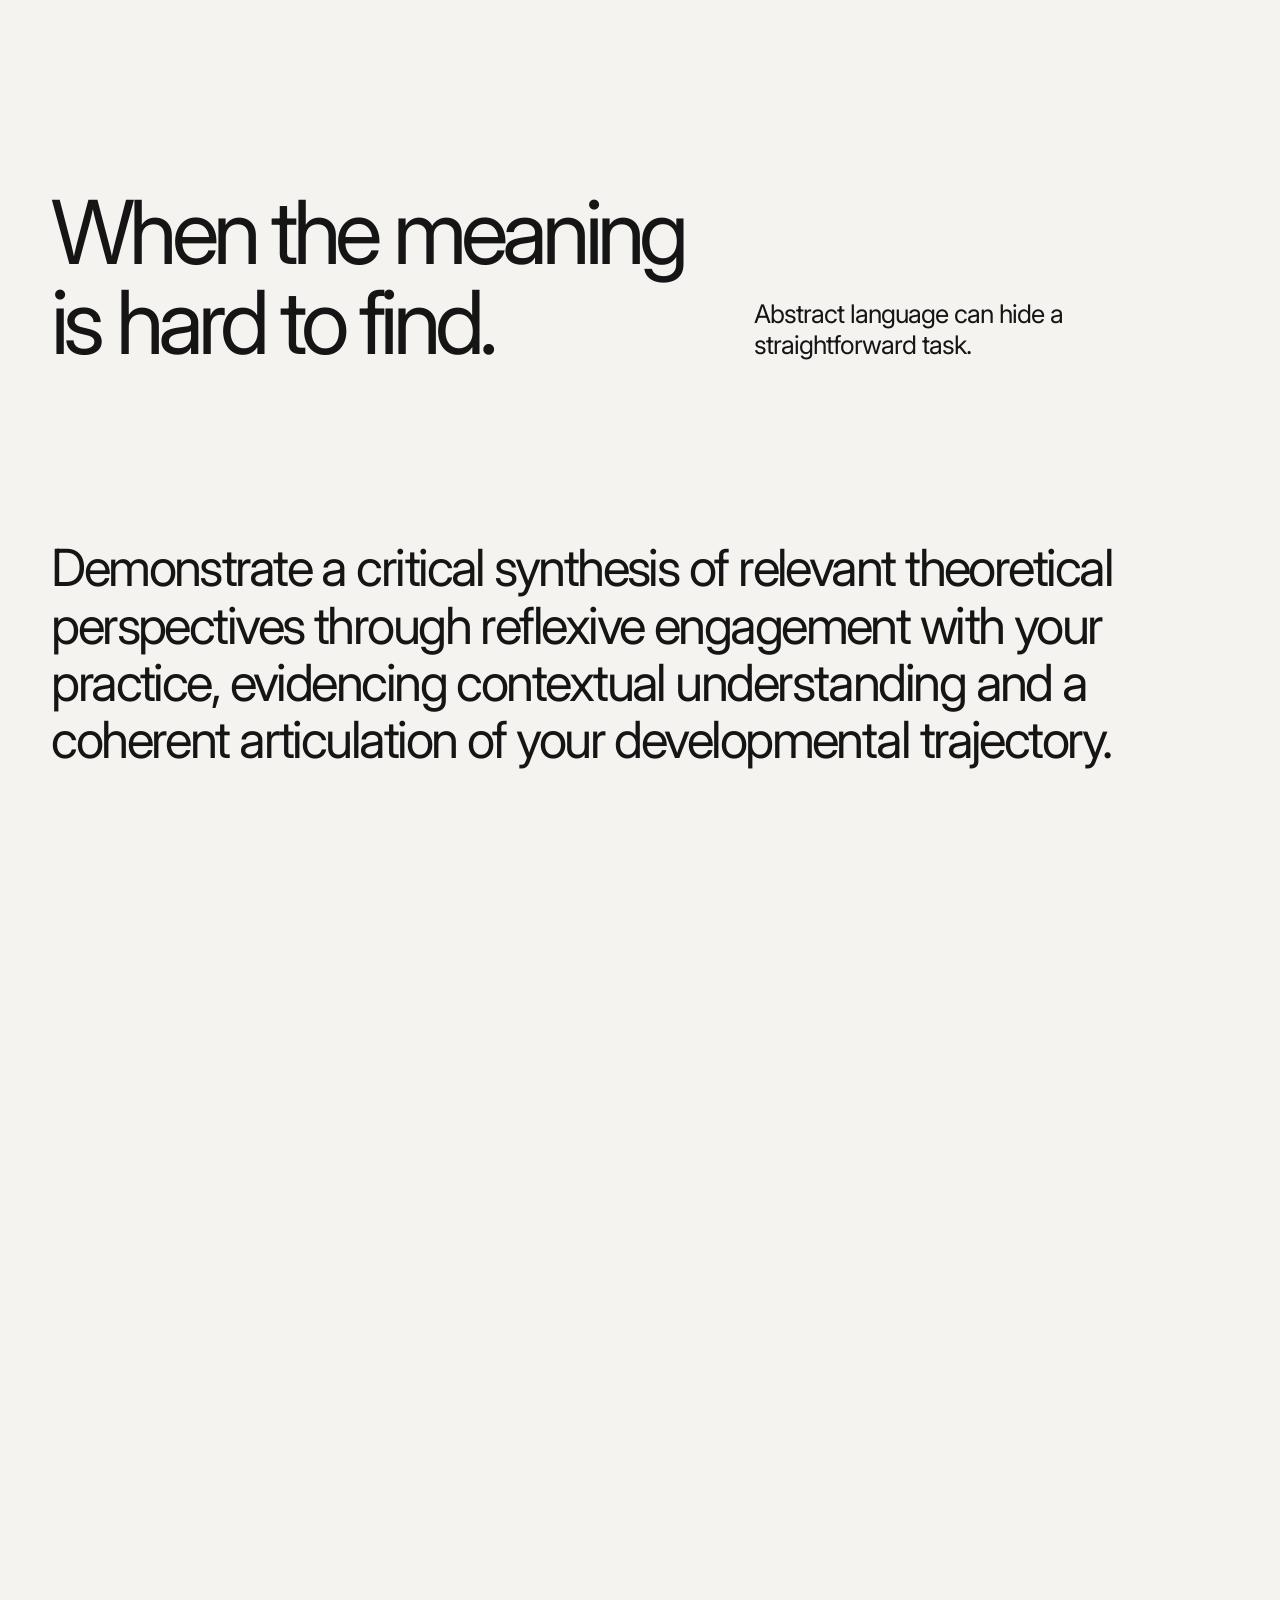
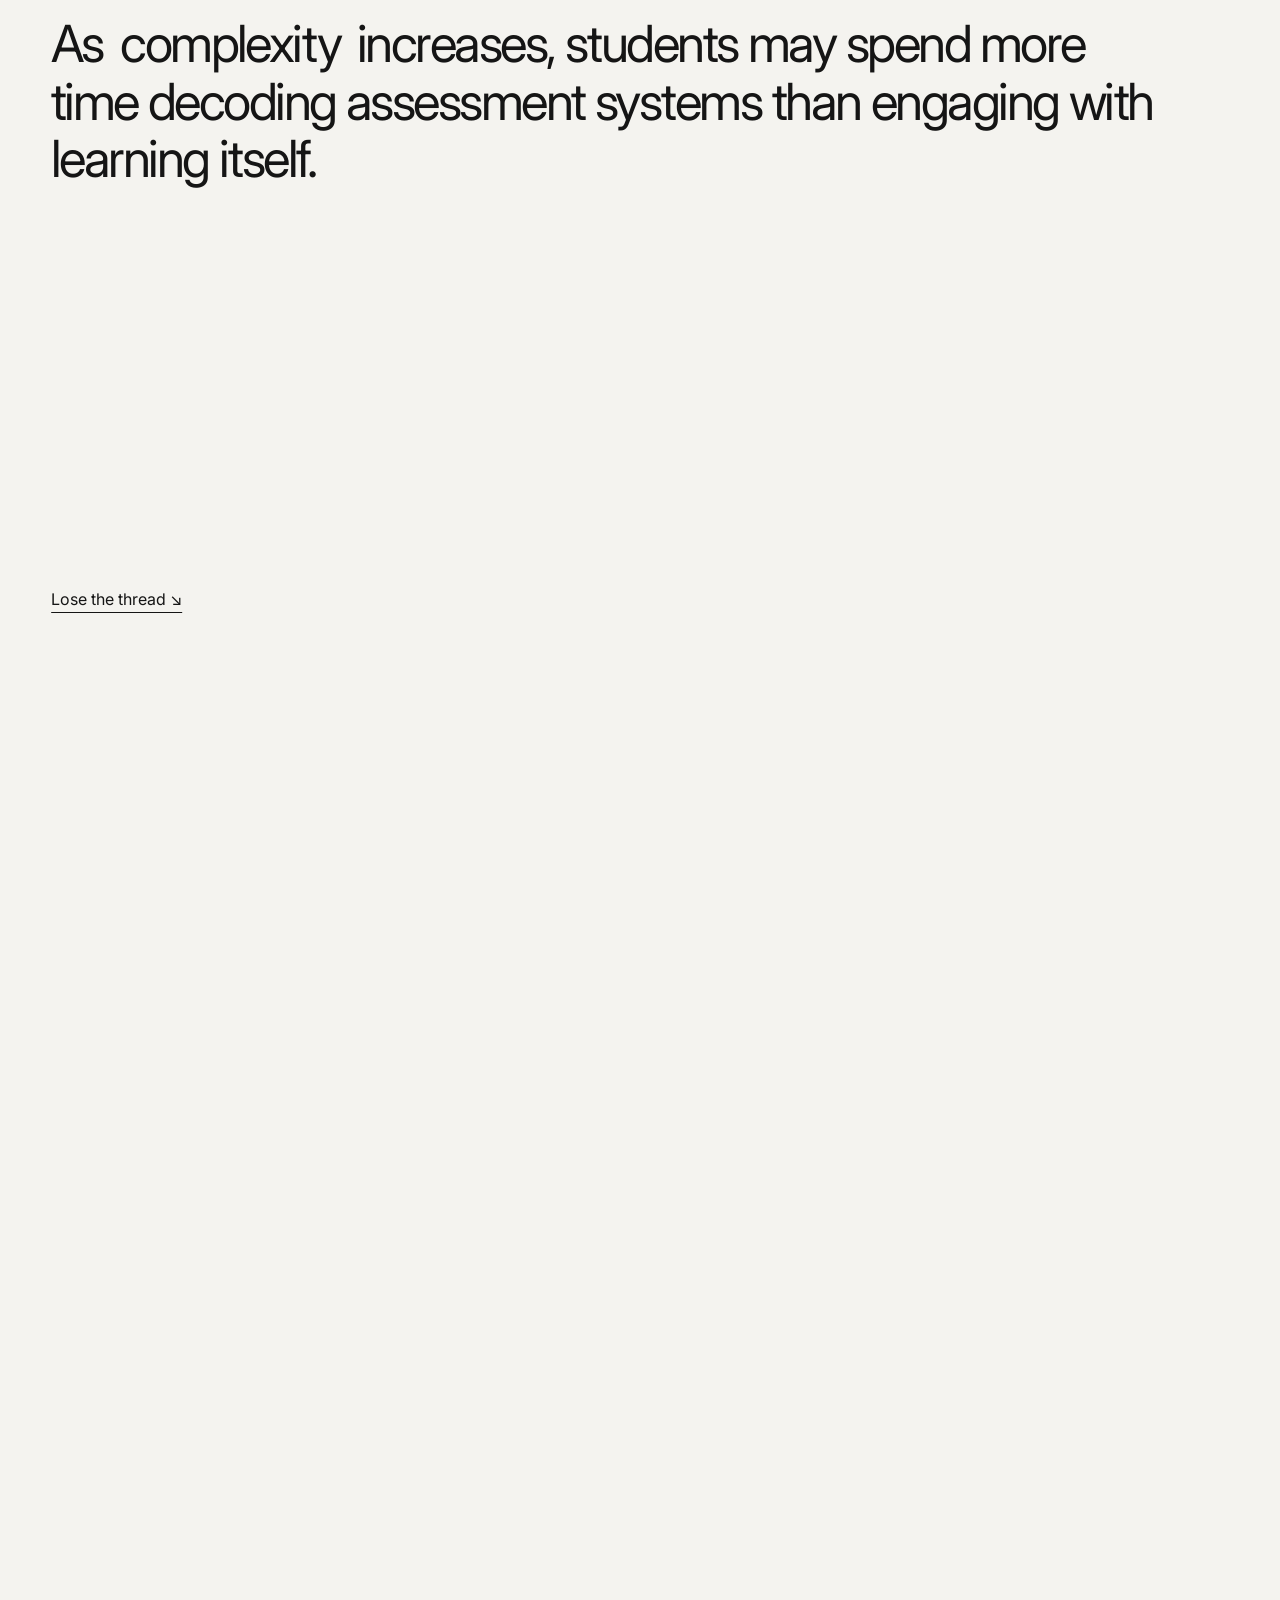
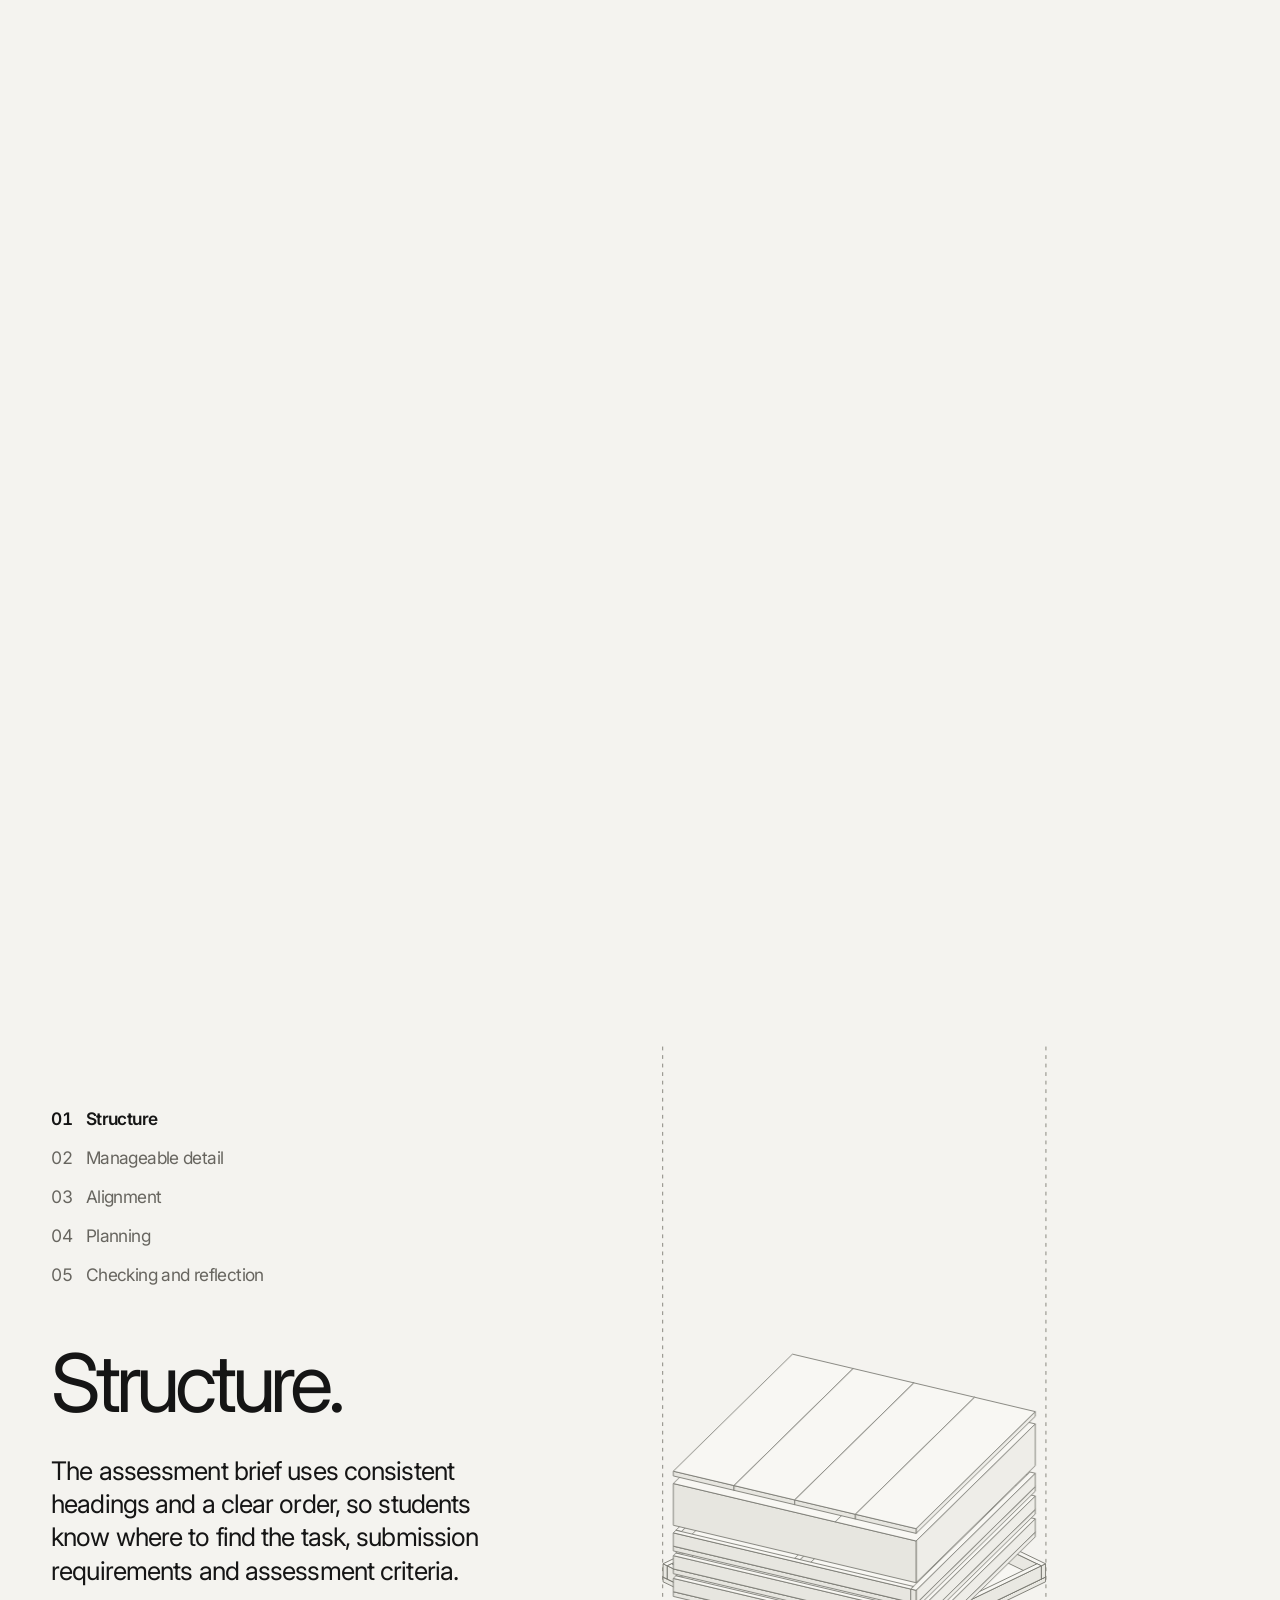
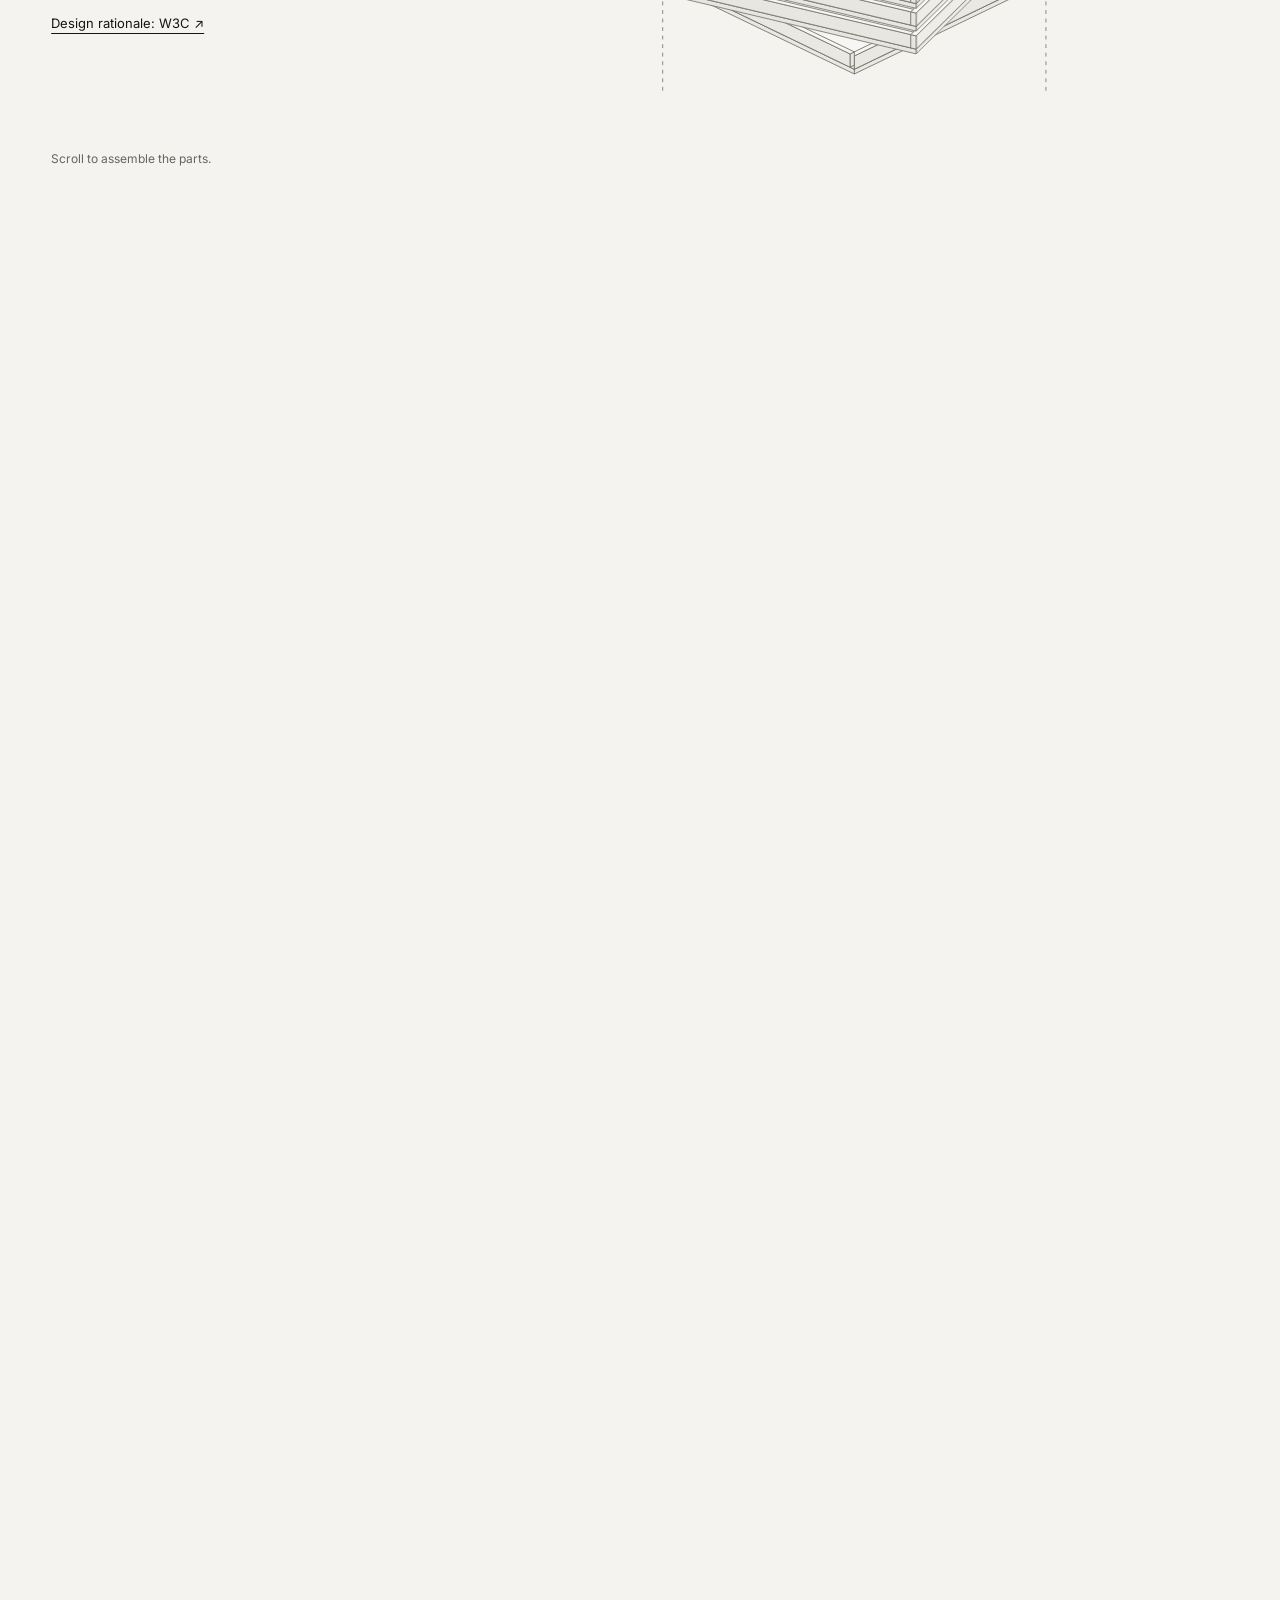
==== commit 151cb6ad: "Refine persona navigation, simplify story scrollbars and replace Sam portrait" ====
--- a/index.html
+++ b/index.html
@@ -398,7 +398,7 @@
 <h2 id="ambiguity-title"><span>Many students struggle </span><span>not with ability, </span><span>but with <button type="button" class="particle-word" aria-label="ambiguity. Activate to scatter and reform the word."><span class="particle-label">ambiguity.</span></button></span></h2>
 <p class="ambiguity-note note-one">Assessment briefs and rubrics can be <span>difficult to interpret,</span> <span>inconsistent across modules,</span> written in <span>abstract academic language,</span> and <span>inaccessible in structure and format.</span></p>
 <p class="ambiguity-note note-two">Students from different backgrounds, disciplines, and levels of experience can interpret the same assessment criteria in <em>very different ways.</em></p>
-<aside class="ambiguity-persona" aria-label="Meet Sam: an illustrative student persona"><button class="sam-persona-card" type="button" aria-label="Turn Sam’s photograph over to read his mini persona" aria-pressed="false"><span class="persona-flip-inner"><span class="persona-face persona-front"><span class="persona-portrait"><img src="assets/sam-reference.png" alt="Sam using his phone on a train"></span><span class="persona-photo-caption"><span class="persona-name">Sam</span><span class="persona-turn">Meet the student ↻</span></span></span><span class="persona-face persona-back" aria-hidden="true"><span class="persona-kicker">Student persona<span>01</span></span><span class="persona-back-name">Sam</span><span class="persona-role">Neurodivergent<br>BSc computing student</span><span class="persona-fact"><span>His context</span><span>Checks his brief on a phone during his train commute.</span></span><span class="persona-fact"><span>What gets in his way</span><span>Deadlines feel overwhelming; he struggles to find a starting point in a long brief.</span></span><span class="persona-fact"><span>What he needs</span><span>A manageable next step, with detail he can open when needed.</span></span><span class="persona-footer"><span>Fictional scenario</span><span>Portrait ↻</span></span></span></span></button></aside>
+<aside class="ambiguity-persona" aria-label="Meet Sam: an illustrative student persona"><button class="sam-persona-card" type="button" aria-label="Turn Sam’s photograph over to read his mini persona" aria-pressed="false"><span class="persona-flip-inner"><span class="persona-face persona-front"><span class="persona-portrait"><img src="assets/sam-bus.webp" alt="Illustrative student Sam checking his phone on a city bus"></span><span class="persona-photo-caption"><span class="persona-name">Sam</span><span class="persona-turn">Meet the student ↻</span></span></span><span class="persona-face persona-back" aria-hidden="true"><span class="persona-kicker">Student persona<span>01</span></span><span class="persona-back-name">Sam</span><span class="persona-role">Neurodivergent<br>BSc computing student</span><span class="persona-fact"><span>His context</span><span>Checks his brief on a phone during his bus commute.</span></span><span class="persona-fact"><span>What gets in his way</span><span>Deadlines feel overwhelming; he struggles to find a starting point in a long brief.</span></span><span class="persona-fact"><span>What he needs</span><span>A manageable next step, with detail he can open when needed.</span></span><span class="persona-footer"><span>Fictional scenario</span><span>Portrait ↻</span></span></span></span></button></aside>
 </div>
 
 </div></section>
--- a/integrated-cases.css
+++ b/integrated-cases.css
@@ -45,3 +45,12 @@
 @media(max-width:760px){.integrated-cases .persona-navigation{column-gap:28px}.integrated-cases .persona-navigation>a .persona-nav-name{font-size:18px}.integrated-cases .persona-navigation>a .persona-nav-role{font-size:9px}}
 
 html{background:var(--surface)}
+/* One sliding marker rests directly over the navigation rule. */
+.integrated-cases .persona-navigation{position:relative}
+.integrated-cases .persona-navigation>a .persona-nav-name,.integrated-cases .persona-navigation>a[aria-current] .persona-nav-name{font-weight:400}
+.integrated-cases .persona-navigation>a .persona-nav-arrow{display:inline-block;width:16px;flex-shrink:0}
+.integrated-cases .persona-navigation>a[aria-current] .persona-nav-arrow{display:inline-block;visibility:hidden}
+.persona-indicator{position:absolute;left:0;bottom:-1px;height:3px;width:0;background:var(--foreground);pointer-events:none;transition:transform .4s cubic-bezier(.22,1,.36,1),width .4s cubic-bezier(.22,1,.36,1)}
+.persona-indicator[hidden]{display:none}
+@media(prefers-reduced-motion:reduce){.persona-indicator{transition:none}}
+.story-still .persona-indicator{transition:none}
--- a/persona-card.css
+++ b/persona-card.css
@@ -63,3 +63,6 @@
 /* Soft depth follows both faces without adding a visible frame. */
 .persona-face{box-shadow:0 3px 8px #00000012,0 16px 30px -12px #00000040}
 .dark .persona-face{box-shadow:0 4px 10px #00000040,0 20px 34px -10px #00000099}
+
+/* Use the standalone bus portrait at its natural contrast. */
+.persona-portrait img{inset:0;width:100%;height:100%;max-width:100%;object-fit:cover;object-position:center;transform:none;filter:grayscale(1)}
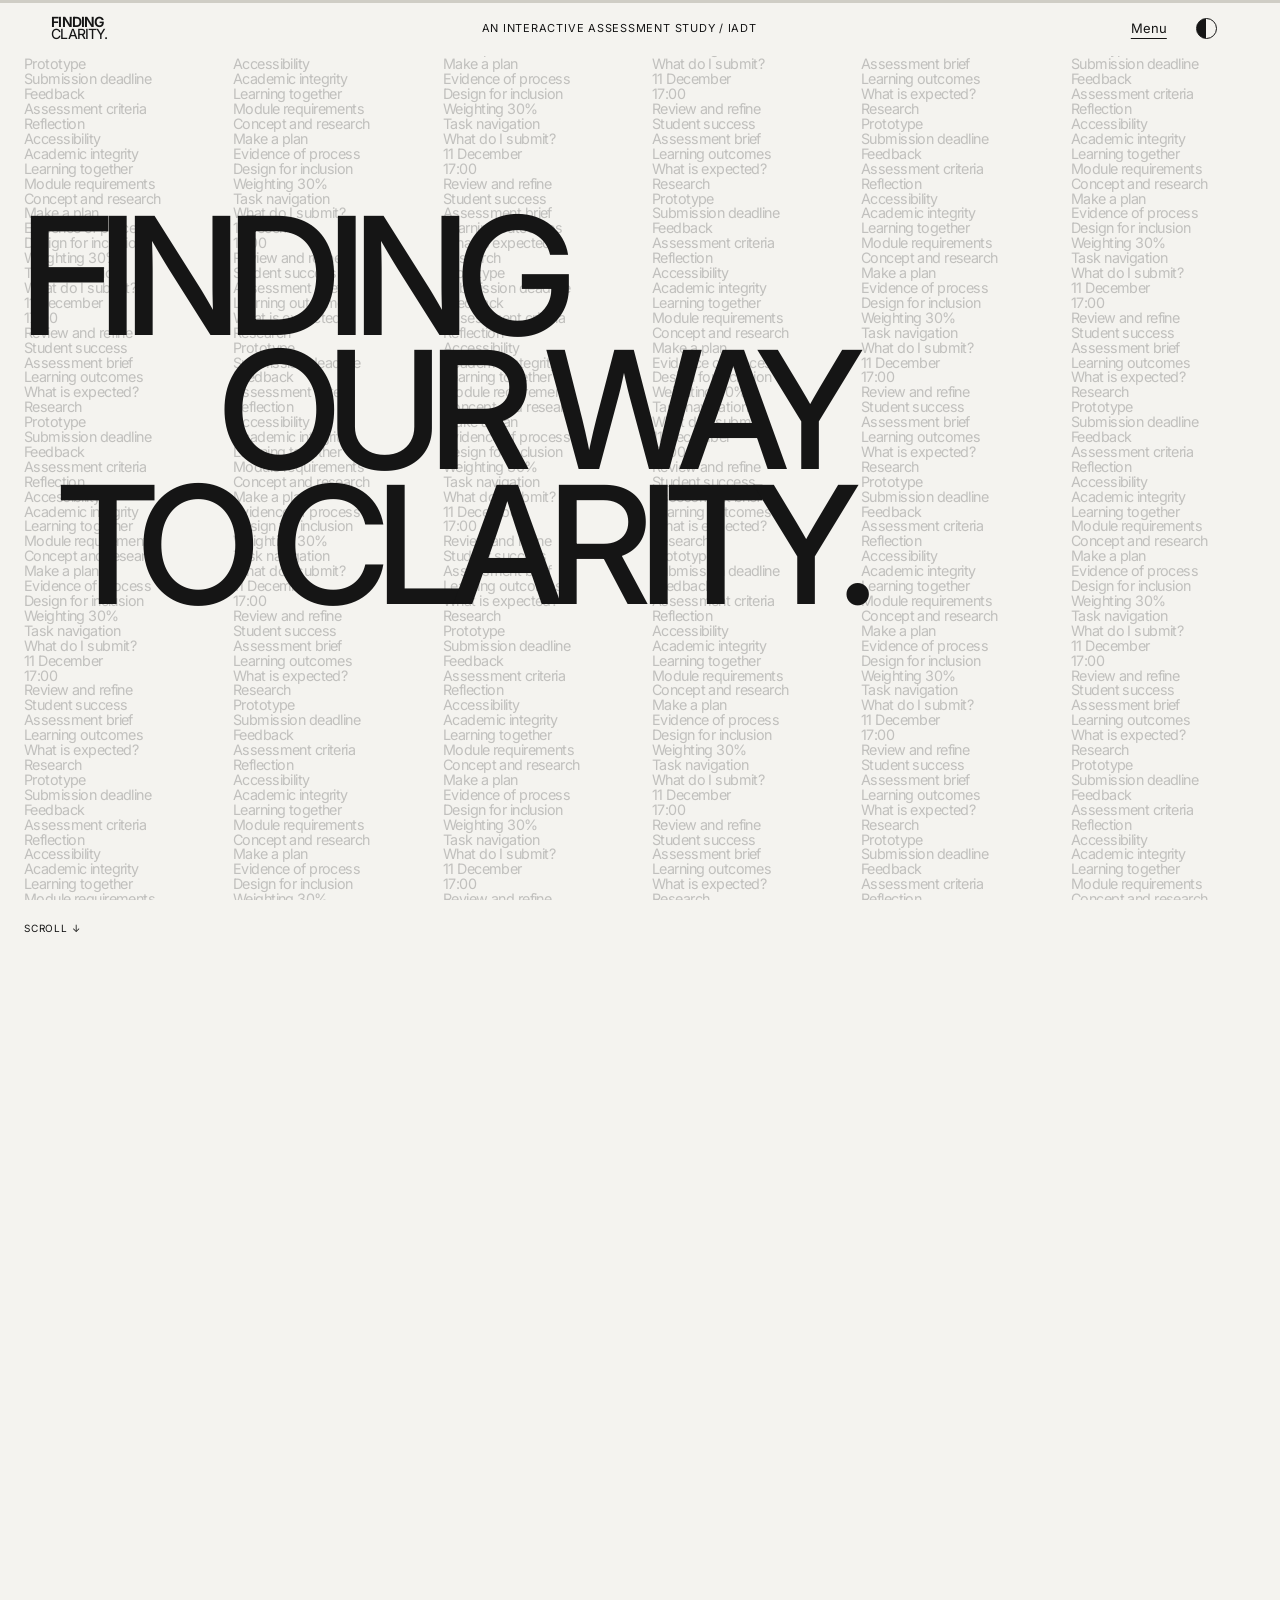
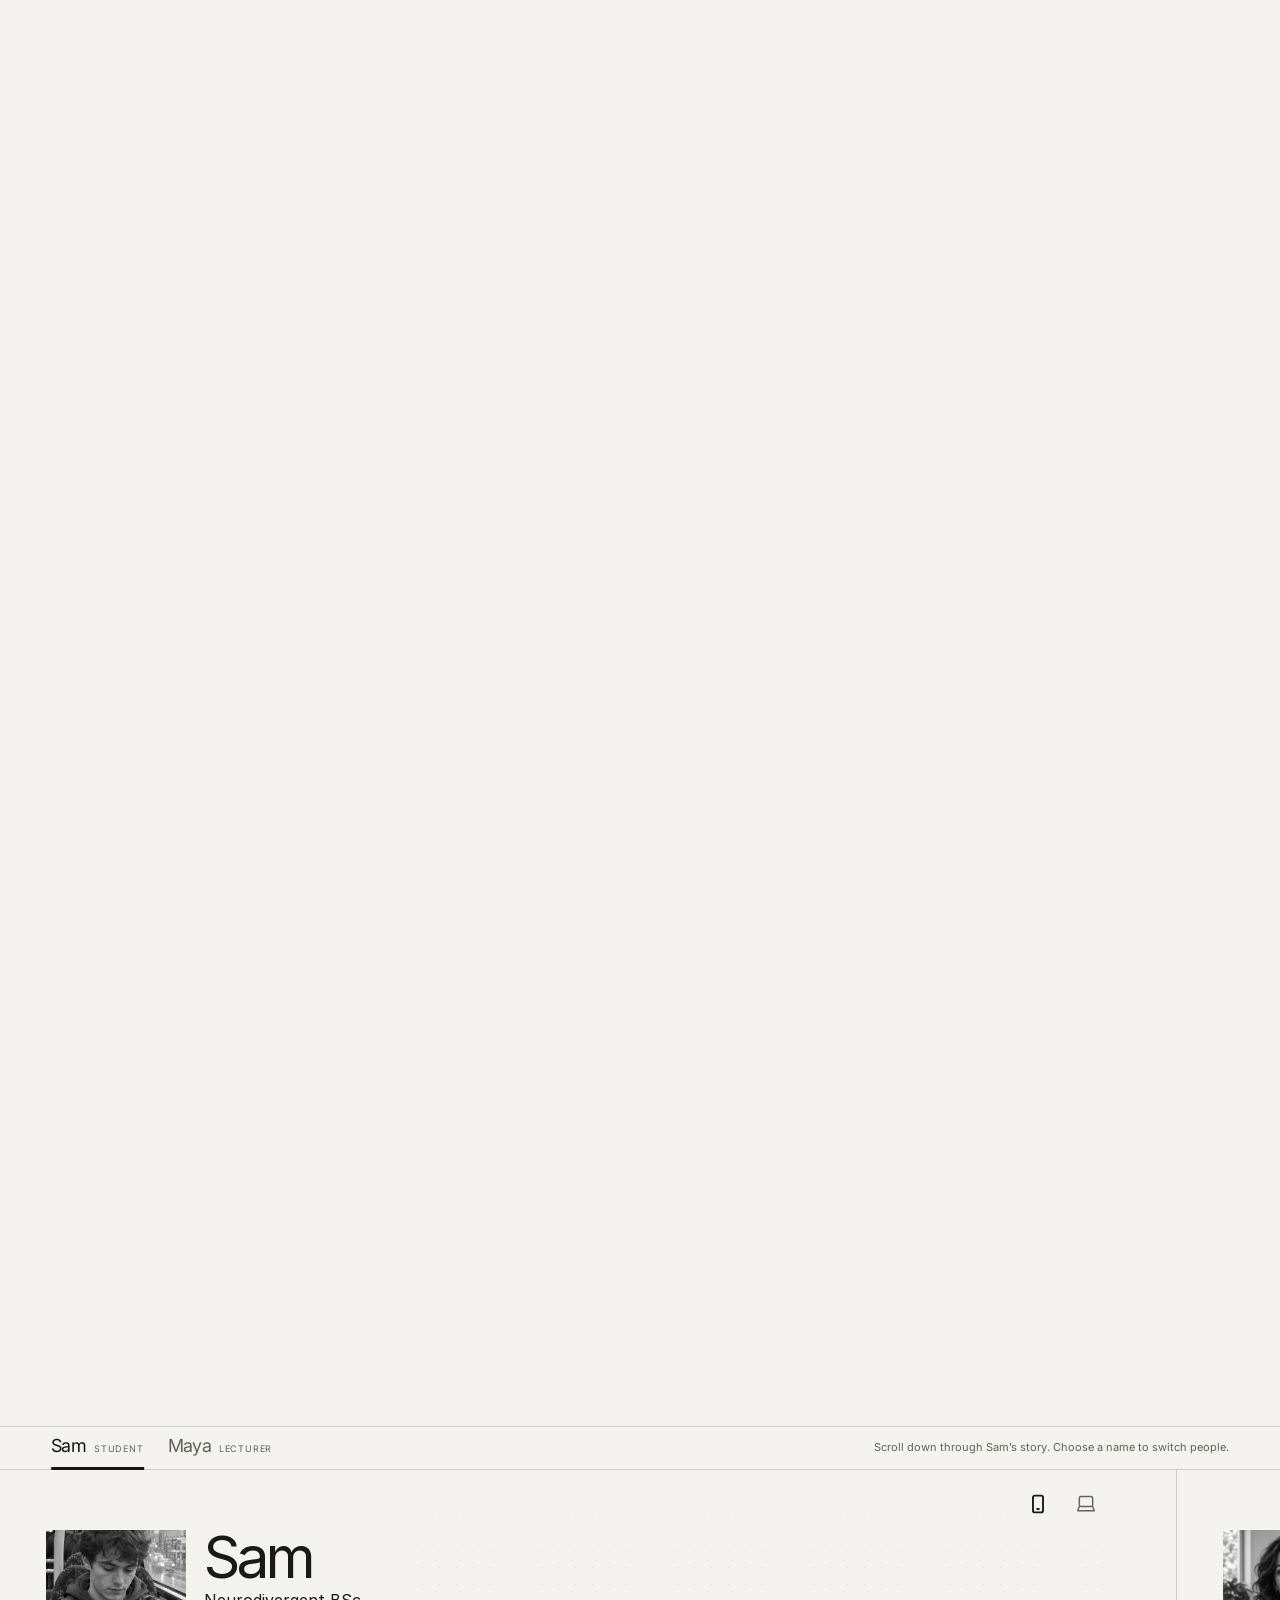
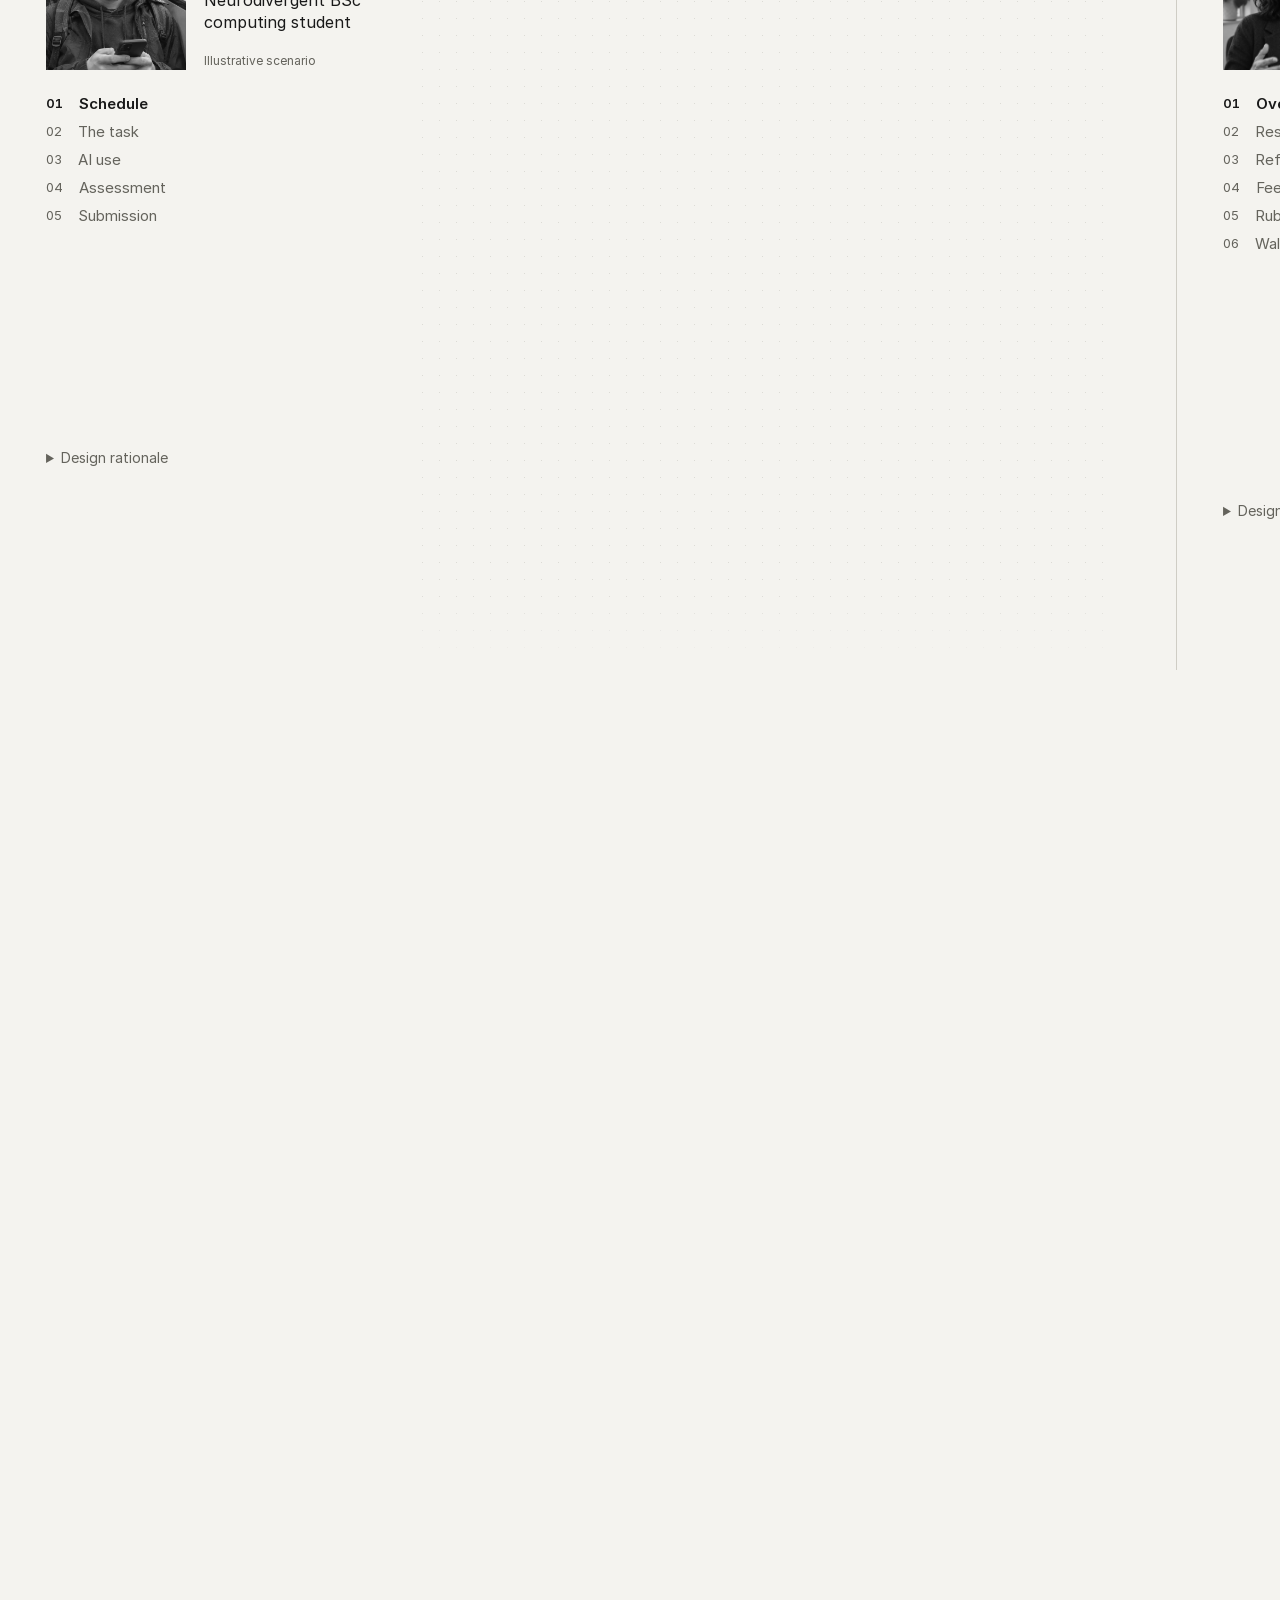
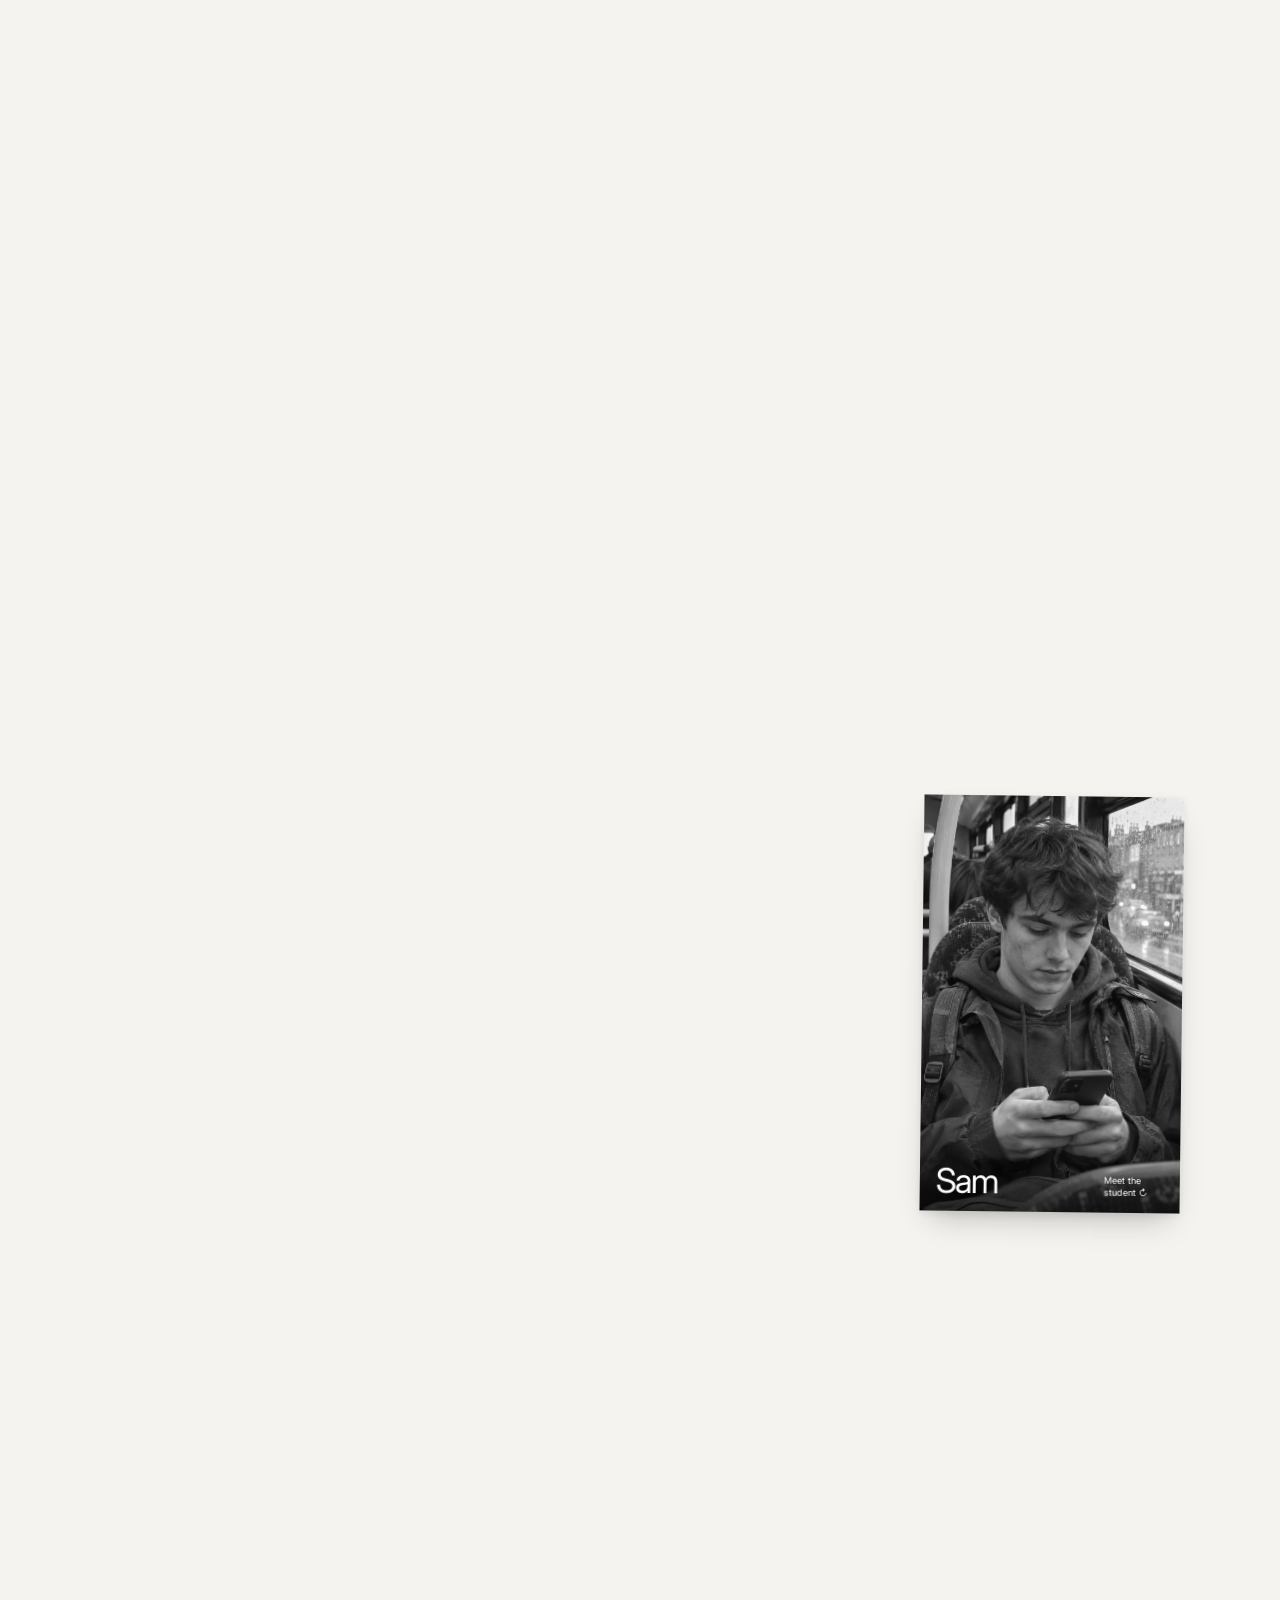
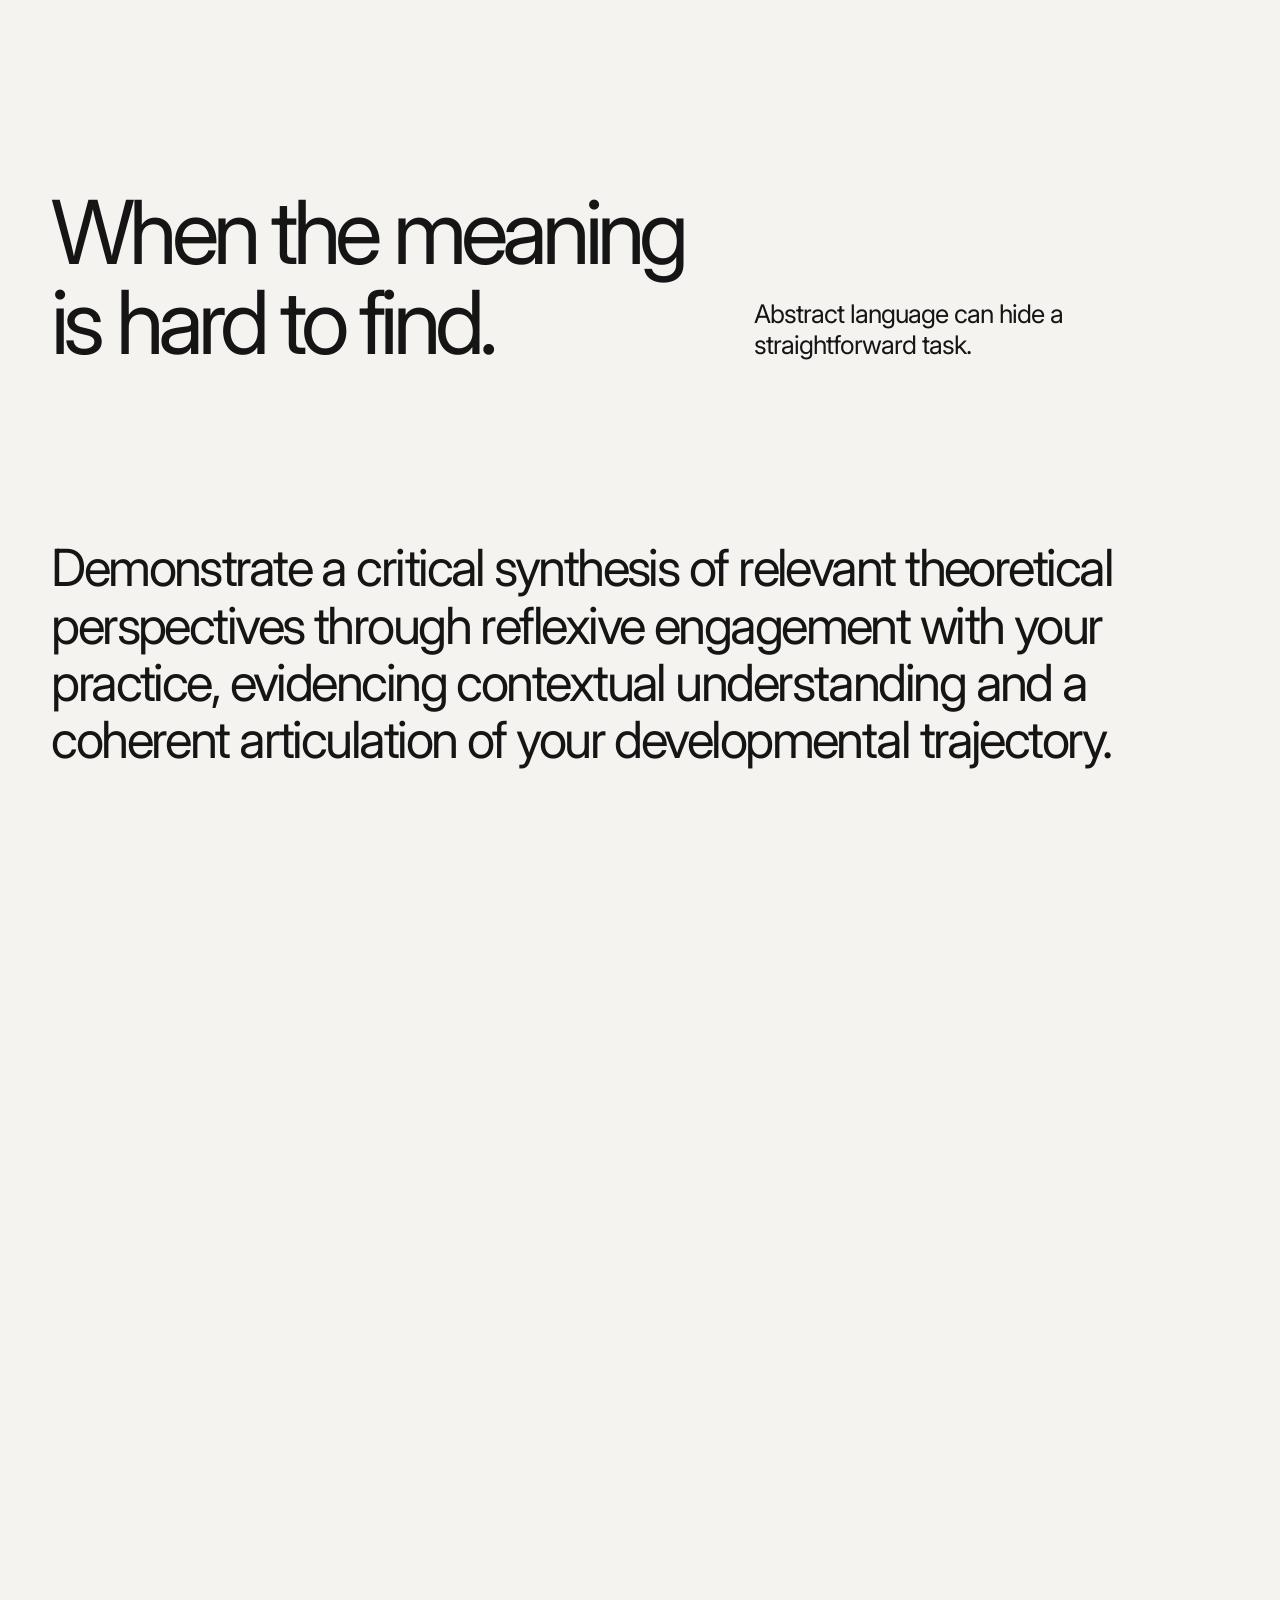
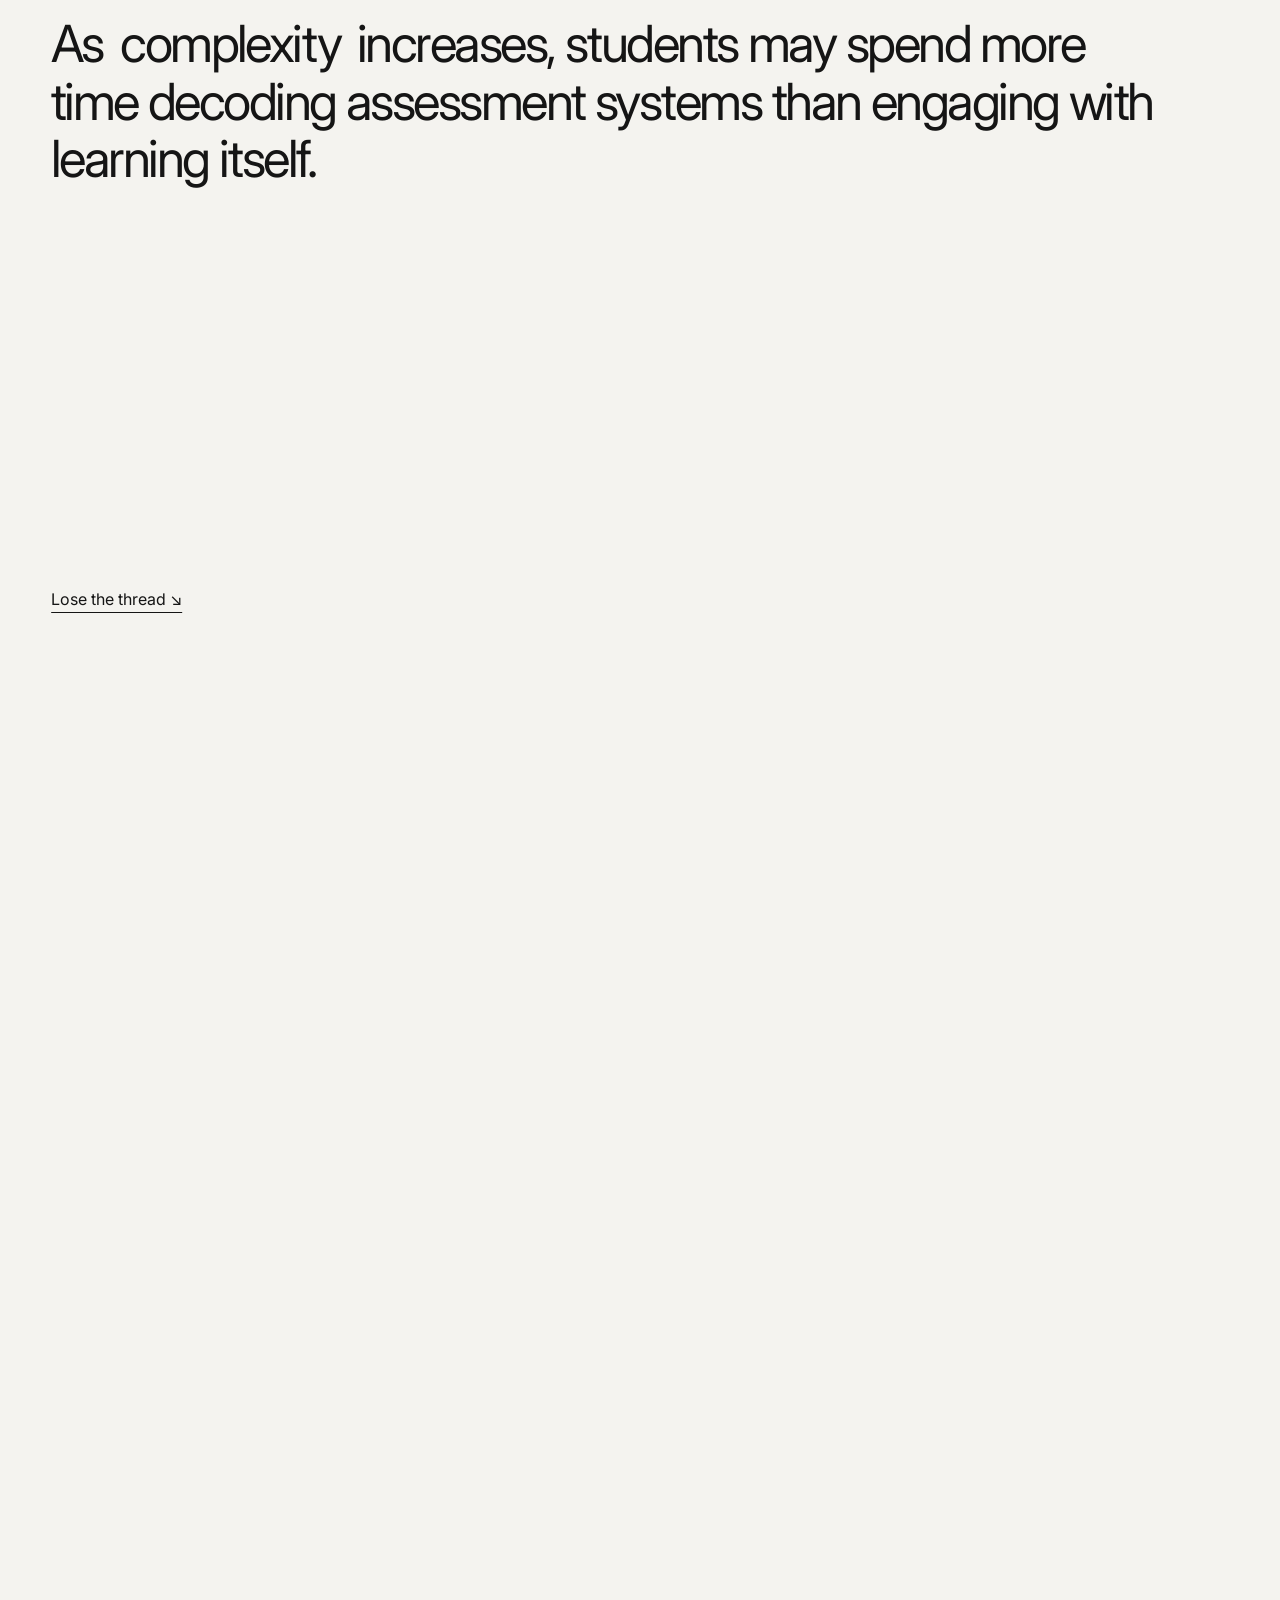
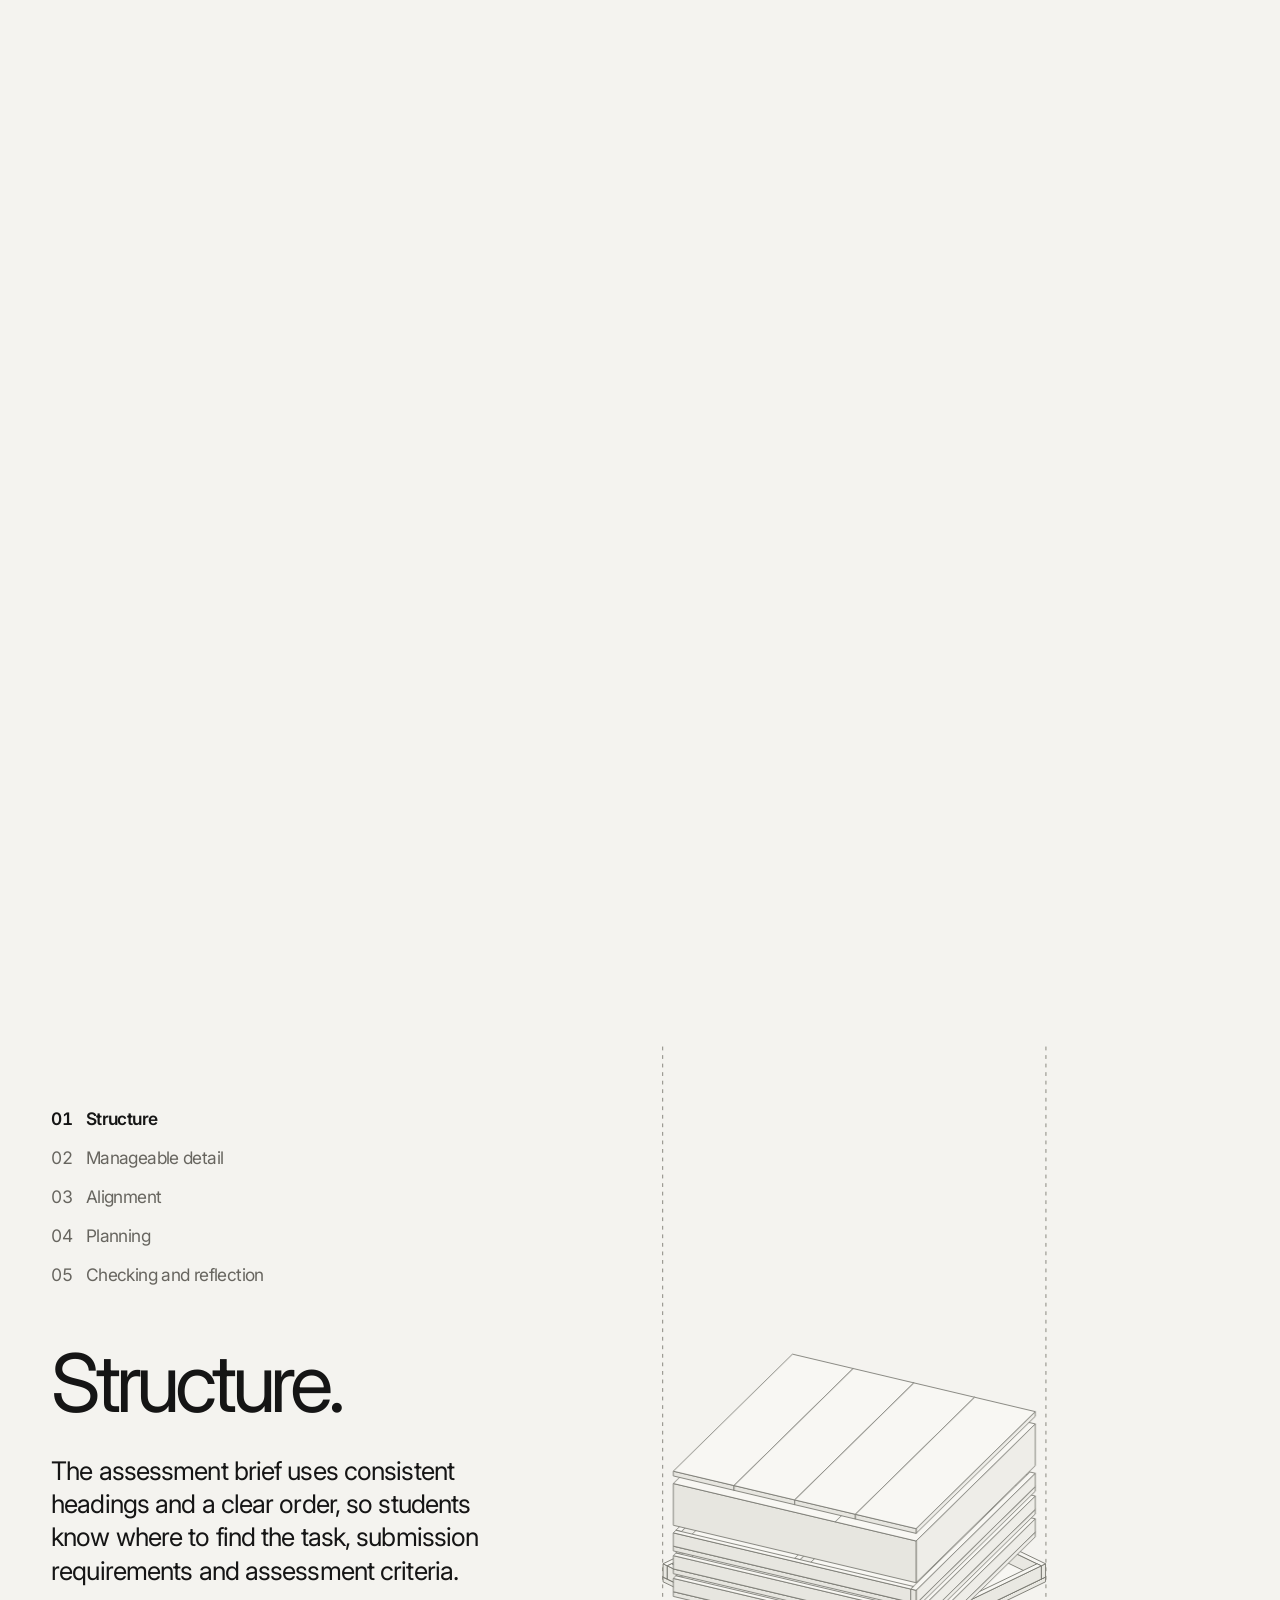
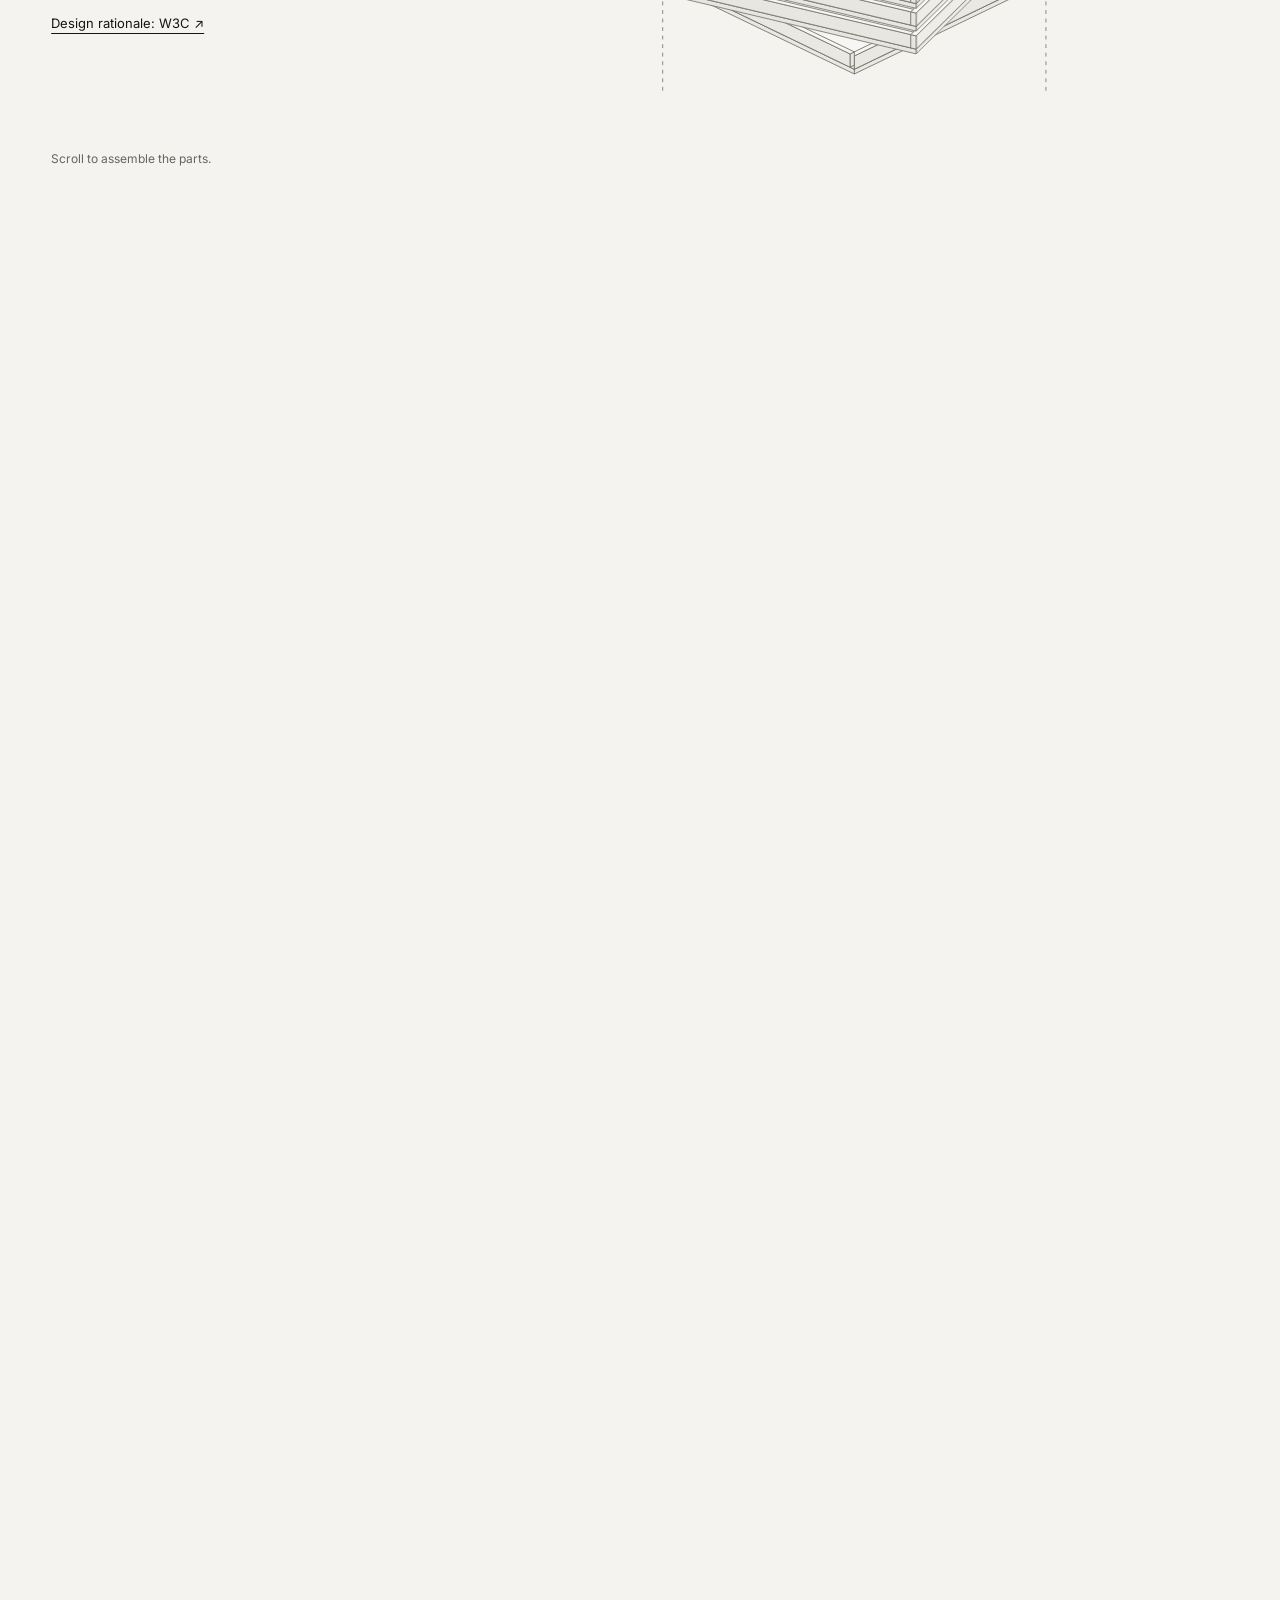
==== commit 42a1cba3: "Group persona identity text and lighten the Clarity wordmark" ====
--- a/index.html
+++ b/index.html
@@ -369,7 +369,7 @@
 /* Keep photographic paper texture while adapting its material to the dark surface. */
 .dark .ephemera-piece{filter:invert(.86) sepia(.08) saturate(.35) brightness(.88) drop-shadow(0 1px 1px rgba(0,0,0,.22))!important}
 </style><link rel="stylesheet" href="menu.css"><link rel="stylesheet" href="integrated-cases.css"><link rel="stylesheet" href="persona-card.css"></head><body><div id="site-progress" class="site-progress" role="progressbar" aria-label="Page progress" aria-valuemin="0" aria-valuemax="100" aria-valuenow="0"><span></span></div><a class="skip" href="#main">Skip to content</a>
-<header class="top"><a class="logo" href="#top">FINDING<br>CLARITY.</a><span class="mid">AN INTERACTIVE ASSESSMENT STUDY / IADT</span><nav class="experience-controls" aria-label="Reading options"><button type="button" id="prefs-open" aria-haspopup="dialog" aria-controls="prefs">Menu</button><button type="button" id="theme-toggle" class="theme-toggle" aria-label="Switch to dark mode" aria-pressed="false"><span class="theme-icon" aria-hidden="true"></span></button></nav></header><dialog id="prefs" class="prefs staggered-menu" aria-labelledby="prefs-title"><button type="button" id="prefs-close" class="menu-close" aria-label="Close menu">Close</button><div class="menu-sheet"><div class="menu-heading"><h2 id="prefs-title">Explore Finding Clarity</h2></div><div class="menu-reading-choice"><p>Scenario demo · only the features used in these stories are active.</p><p>This version includes moving text, pinned scenes and interactive effects.</p><a class="stagger-item" href="readable.html">Go straight to the readable version ↗</a><p class="menu-reading-note">The same information, with normal scrolling and no visual effects.</p><a class="stagger-item menu-oer" href="https://building-better-briefs.pages.dev" target="_blank" rel="noopener noreferrer">Building Better Briefs · Full OER ↗</a></div><nav class="chapter-menu" aria-label="Site chapters"><a class="stagger-item" href="#top"><span class="menu-number">01</span><span>The beginning</span></a><a class="stagger-item" href="#tool"><span class="menu-number">02</span><span>Explore the brief</span></a><a class="stagger-item" href="#experience"><span class="menu-number">03</span><span>Ambiguity</span></a><a class="stagger-item" href="#reading-passage"><span class="menu-number">04</span><span>Finding meaning</span></a><a class="stagger-item" href="#complexity"><span class="menu-number">05</span><span>Complexity</span></a><a class="stagger-item" href="#anatomy"><span class="menu-number">06</span><span>Anatomy of the brief</span></a></nav><div class="menu-preferences"><h3>Accessibility settings</h3><label class="stagger-item"><span>Pause motion<small>Stop effects and use normal scrolling.</small></span><input type="checkbox" id="reduce"></label><label class="stagger-item"><span>High contrast<small>Hide background text and strengthen contrast.</small></span><input type="checkbox" id="contrast"></label><label class="stagger-item"><span>Larger text<small>Increase supporting text.</small></span><input type="checkbox" id="large"></label><input type="checkbox" id="dark" hidden></div></div></dialog><div class="word-columns" aria-hidden="true"></div><main id="main"><section id="top" class="scroll-story" aria-labelledby="story-title">
+<header class="top"><a class="logo" href="#top">FINDING<br><span class="logo-clarity">CLARITY.</span></a><span class="mid">AN INTERACTIVE ASSESSMENT STUDY / IADT</span><nav class="experience-controls" aria-label="Reading options"><button type="button" id="prefs-open" aria-haspopup="dialog" aria-controls="prefs">Menu</button><button type="button" id="theme-toggle" class="theme-toggle" aria-label="Switch to dark mode" aria-pressed="false"><span class="theme-icon" aria-hidden="true"></span></button></nav></header><dialog id="prefs" class="prefs staggered-menu" aria-labelledby="prefs-title"><button type="button" id="prefs-close" class="menu-close" aria-label="Close menu">Close</button><div class="menu-sheet"><div class="menu-heading"><h2 id="prefs-title">Explore Finding Clarity</h2></div><div class="menu-reading-choice"><p>Scenario demo · only the features used in these stories are active.</p><p>This version includes moving text, pinned scenes and interactive effects.</p><a class="stagger-item" href="readable.html">Go straight to the readable version ↗</a><p class="menu-reading-note">The same information, with normal scrolling and no visual effects.</p><a class="stagger-item menu-oer" href="https://building-better-briefs.pages.dev" target="_blank" rel="noopener noreferrer">Building Better Briefs · Full OER ↗</a></div><nav class="chapter-menu" aria-label="Site chapters"><a class="stagger-item" href="#top"><span class="menu-number">01</span><span>The beginning</span></a><a class="stagger-item" href="#tool"><span class="menu-number">02</span><span>Explore the brief</span></a><a class="stagger-item" href="#experience"><span class="menu-number">03</span><span>Ambiguity</span></a><a class="stagger-item" href="#reading-passage"><span class="menu-number">04</span><span>Finding meaning</span></a><a class="stagger-item" href="#complexity"><span class="menu-number">05</span><span>Complexity</span></a><a class="stagger-item" href="#anatomy"><span class="menu-number">06</span><span>Anatomy of the brief</span></a></nav><div class="menu-preferences"><h3>Accessibility settings</h3><label class="stagger-item"><span>Pause motion<small>Stop effects and use normal scrolling.</small></span><input type="checkbox" id="reduce"></label><label class="stagger-item"><span>High contrast<small>Hide background text and strengthen contrast.</small></span><input type="checkbox" id="contrast"></label><label class="stagger-item"><span>Larger text<small>Increase supporting text.</small></span><input type="checkbox" id="large"></label><input type="checkbox" id="dark" hidden></div></div></dialog><div class="word-columns" aria-hidden="true"></div><main id="main"><section id="top" class="scroll-story" aria-labelledby="story-title">
 <div class="story-stage">
 
 <div class="story-topline"><span>01—03 / AN ASSESSMENT IN FOCUS</span><span>IADT · FINDING CLARITY</span></div>
--- a/menu.css
+++ b/menu.css
@@ -61,3 +61,5 @@
 body.past-first-fold .back-to-top{opacity:1;visibility:visible;pointer-events:auto}
 
 .menu-reading-choice .menu-oer{display:inline-flex;align-items:center;min-height:40px;margin-top:8px;font-size:14px;line-height:1.4;text-underline-offset:4px;color:var(--foreground)}
+
+.top .logo .logo-clarity{font-weight:450}
--- a/integrated-cases.css
+++ b/integrated-cases.css
@@ -6,7 +6,7 @@
 .integrated-cases .persona-navigation a{display:inline-flex;gap:6px;align-items:baseline;min-height:28px;padding:3px 0;color:var(--subtle);text-decoration:none}
 .integrated-cases .persona-navigation a span{font-size:11px}.integrated-cases .persona-navigation a[aria-current]{color:var(--foreground);text-decoration:underline;text-underline-offset:5px}
 .integrated-cases .case-study-rail{position:relative;display:flex;gap:24px;flex:1;min-height:0;width:100%;overflow-x:auto;overflow-y:hidden;scrollbar-width:thin;overscroll-behavior-x:contain;scroll-snap-type:none}
-.integrated-cases .case-study-slide{position:relative;flex:0 0 85%;min-width:0;height:100%;padding:0}.integrated-cases .case-study-slide+section{border-left:1px solid var(--edge,#cac8c0)}
+.integrated-cases .case-study-slide{position:relative;flex:0 0 90%;min-width:0;height:100%;padding:0}.integrated-cases .case-study-slide+section{border-left:1px solid var(--edge,#cac8c0)}
 .integrated-cases .case-study-frame{display:block;width:100%;height:100%;border:0;background:var(--surface)}
 .integrated-cases .inactive-case:after{content:'';position:absolute;inset:0;z-index:2;cursor:pointer}.integrated-cases .is-moving .inactive-case:after{display:none}
 .opening-explore{position:absolute;right:var(--space);bottom:70px;z-index:5;max-width:28ch;font-size:14px;line-height:1.45}.opening-explore p{margin-bottom:12px}.opening-explore a{text-underline-offset:5px}
@@ -37,10 +37,8 @@
 .integrated-cases .persona-navigation>a,.integrated-cases .persona-navigation>a[aria-current]{text-decoration:none;gap:8px;padding:5px 0;min-height:32px;align-items:baseline;color:var(--subtle);font-weight:400}
 .integrated-cases .persona-navigation>a .persona-nav-name{font-size:18px;line-height:1;letter-spacing:-.04em}
 .integrated-cases .persona-navigation>a .persona-nav-role{font-size:9px;line-height:1.2;letter-spacing:.09em;text-transform:uppercase;color:var(--subtle)}
-.integrated-cases .persona-navigation>a .persona-nav-arrow{font-size:16px;line-height:1;margin-left:2px}
 .integrated-cases .persona-navigation>a[aria-current]{color:var(--foreground)}
 .integrated-cases .persona-navigation>a[aria-current] .persona-nav-name{font-weight:600}
-.integrated-cases .persona-navigation>a[aria-current] .persona-nav-arrow{display:none}
 .integrated-cases .persona-navigation>a:hover .persona-nav-name{color:var(--foreground)}
 @media(max-width:760px){.integrated-cases .persona-navigation{column-gap:28px}.integrated-cases .persona-navigation>a .persona-nav-name{font-size:18px}.integrated-cases .persona-navigation>a .persona-nav-role{font-size:9px}}
 
@@ -48,8 +46,6 @@
 /* One sliding marker rests directly over the navigation rule. */
 .integrated-cases .persona-navigation{position:relative}
 .integrated-cases .persona-navigation>a .persona-nav-name,.integrated-cases .persona-navigation>a[aria-current] .persona-nav-name{font-weight:400}
-.integrated-cases .persona-navigation>a .persona-nav-arrow{display:inline-block;width:16px;flex-shrink:0}
-.integrated-cases .persona-navigation>a[aria-current] .persona-nav-arrow{display:inline-block;visibility:hidden}
 .persona-indicator{position:absolute;left:0;bottom:-1px;height:3px;width:0;background:var(--foreground);pointer-events:none;transition:transform .4s cubic-bezier(.22,1,.36,1),width .4s cubic-bezier(.22,1,.36,1)}
 .persona-indicator[hidden]{display:none}
 @media(prefers-reduced-motion:reduce){.persona-indicator{transition:none}}
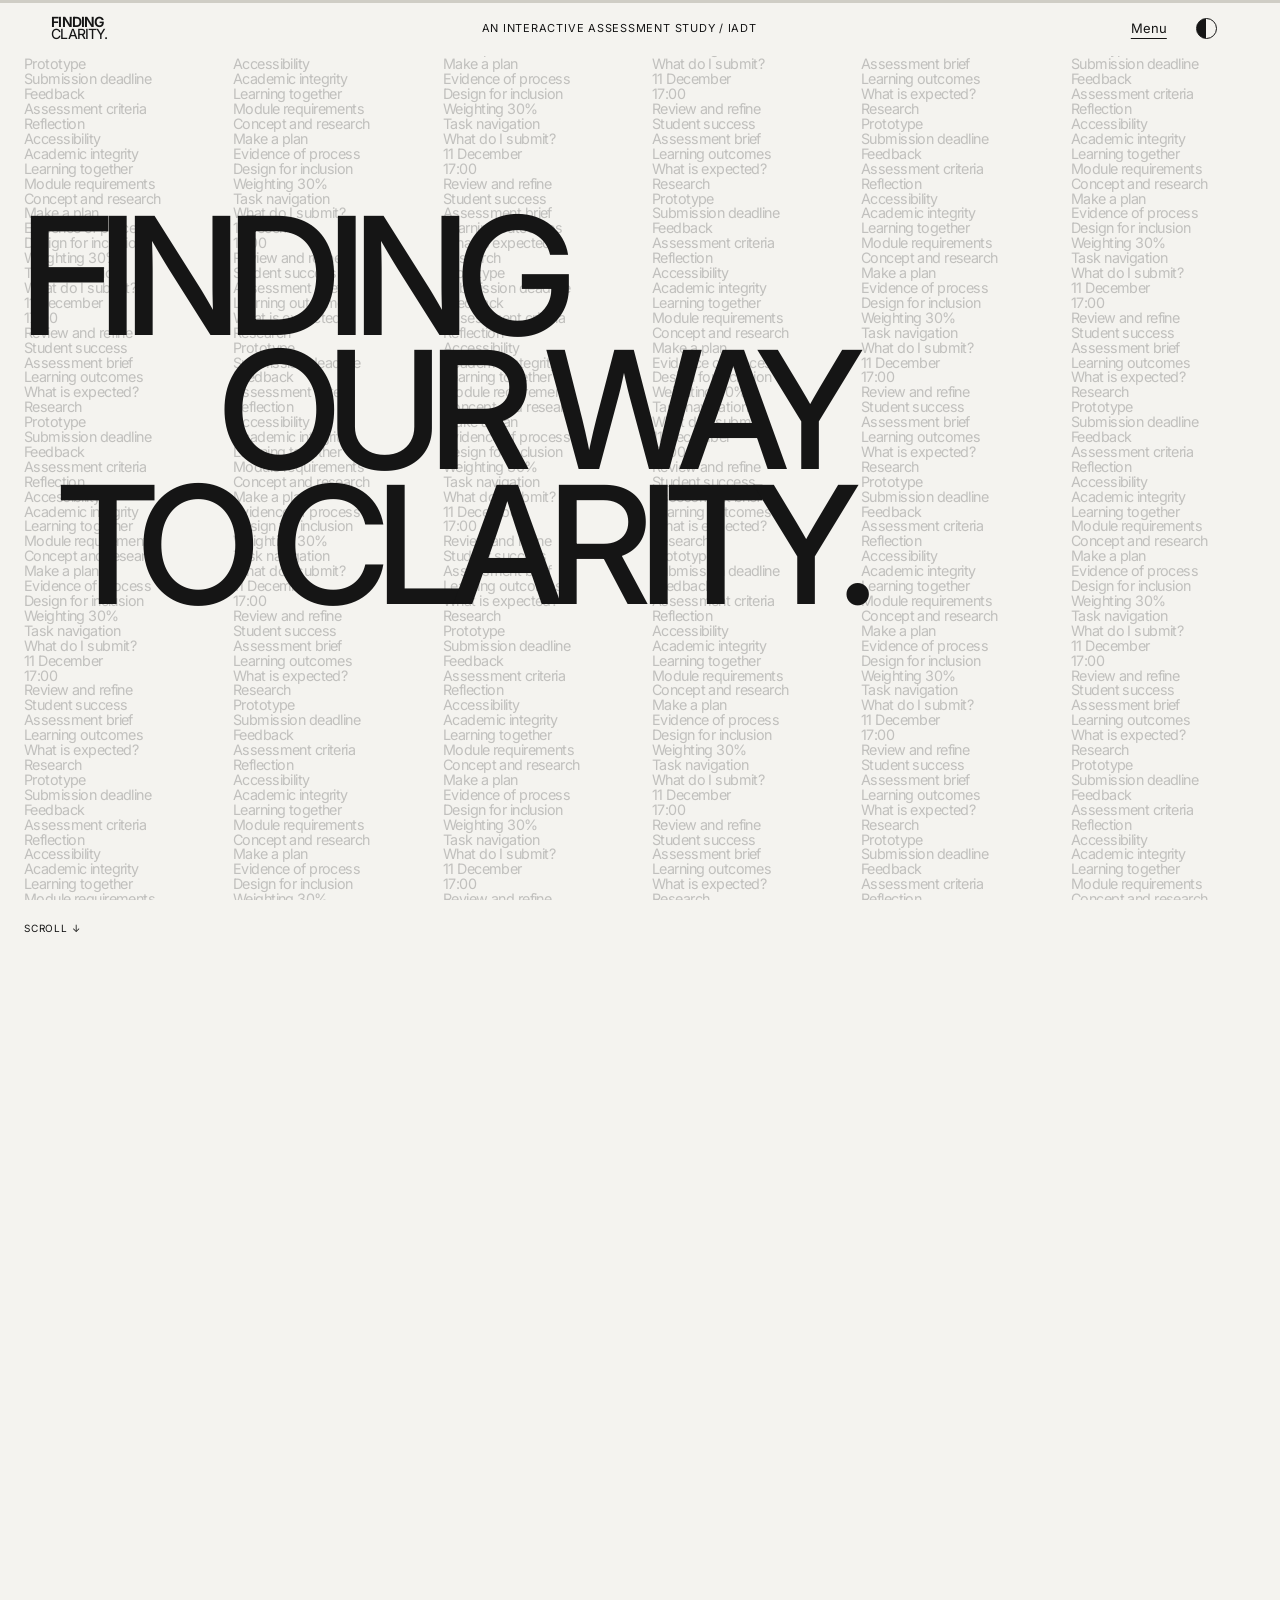
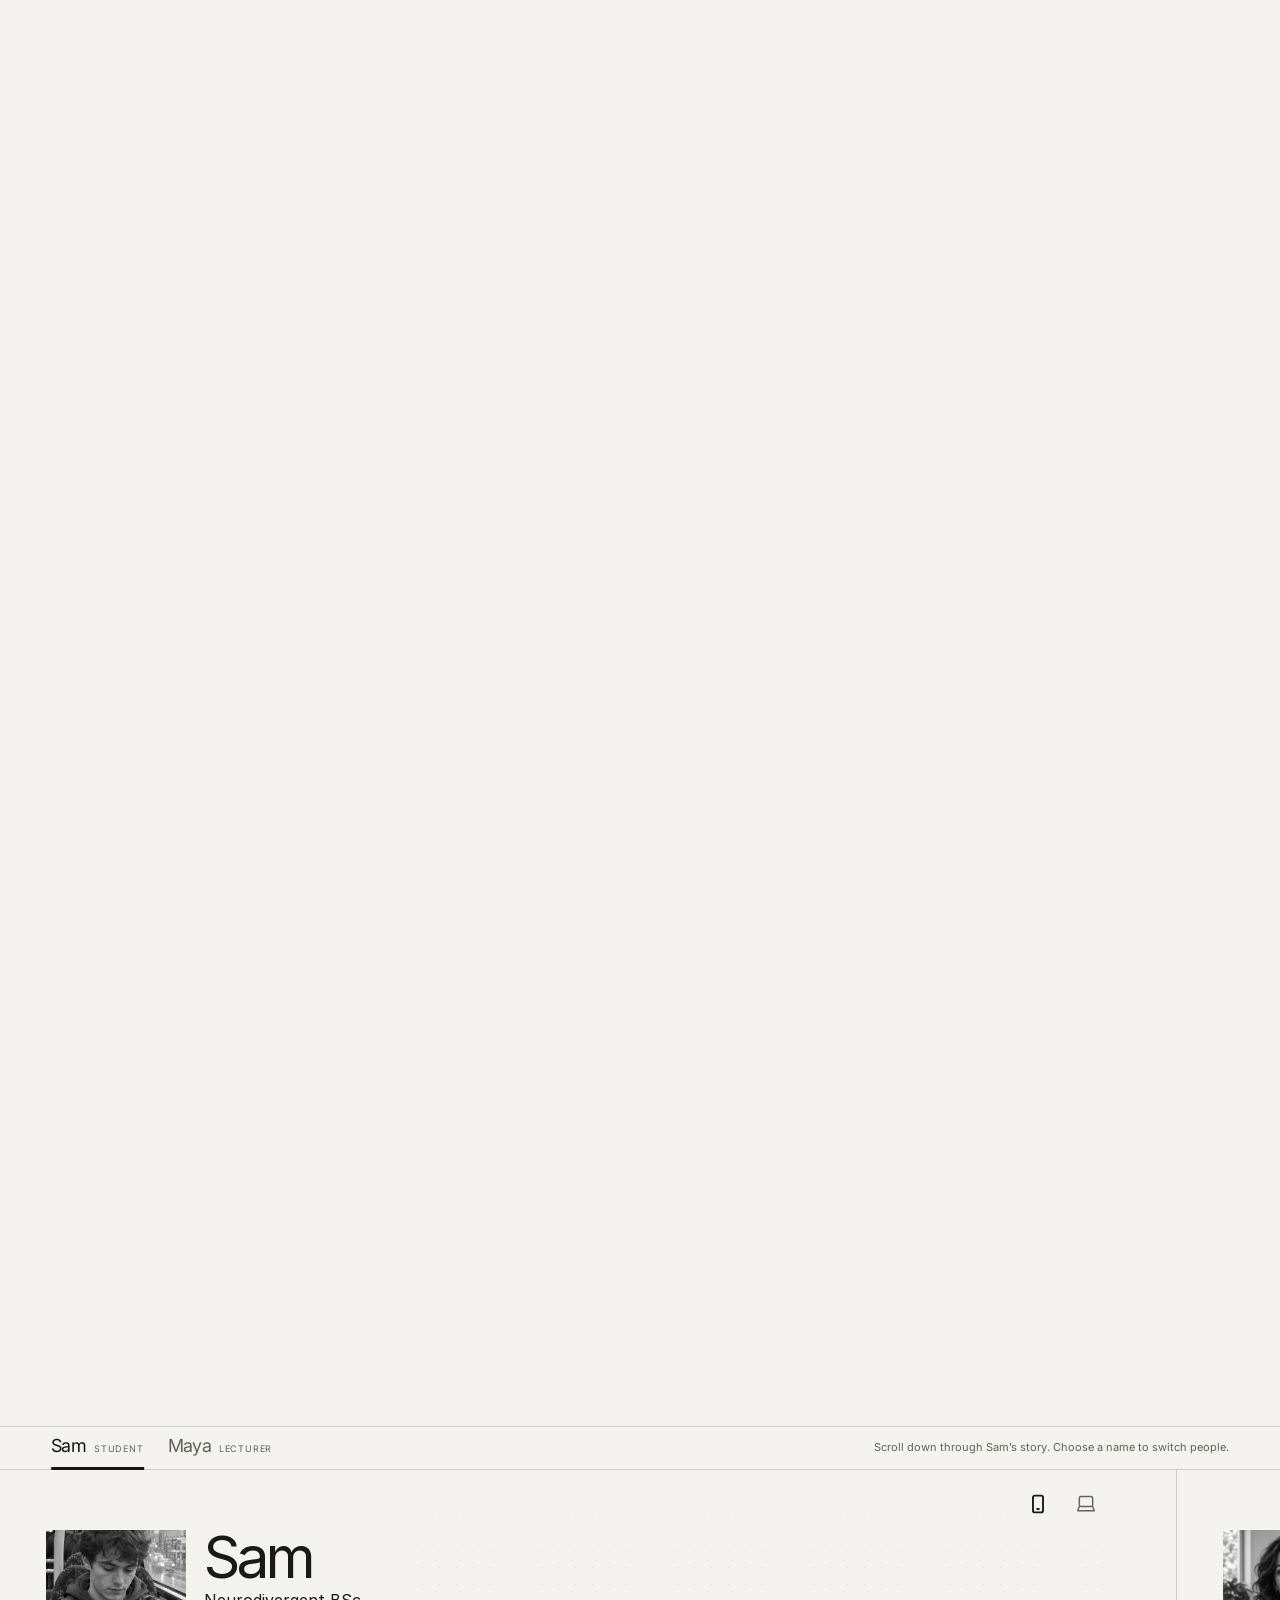
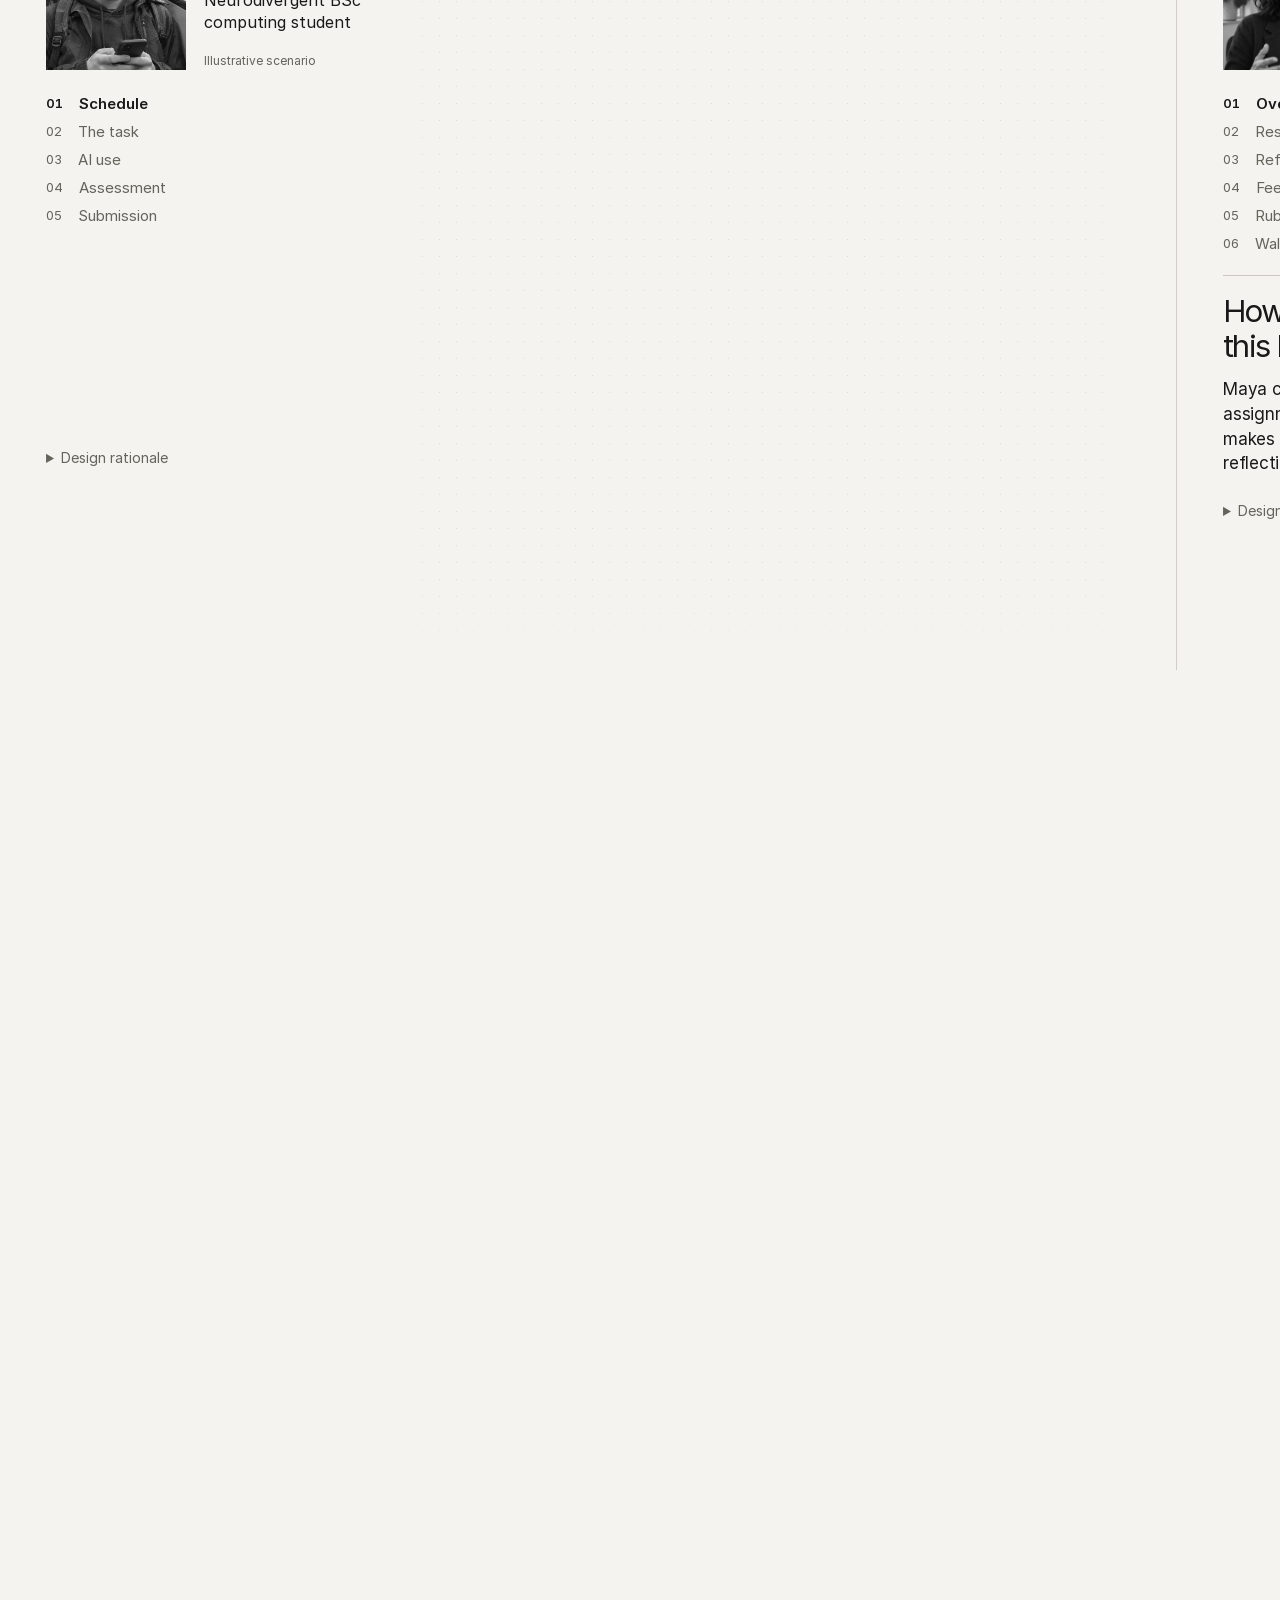
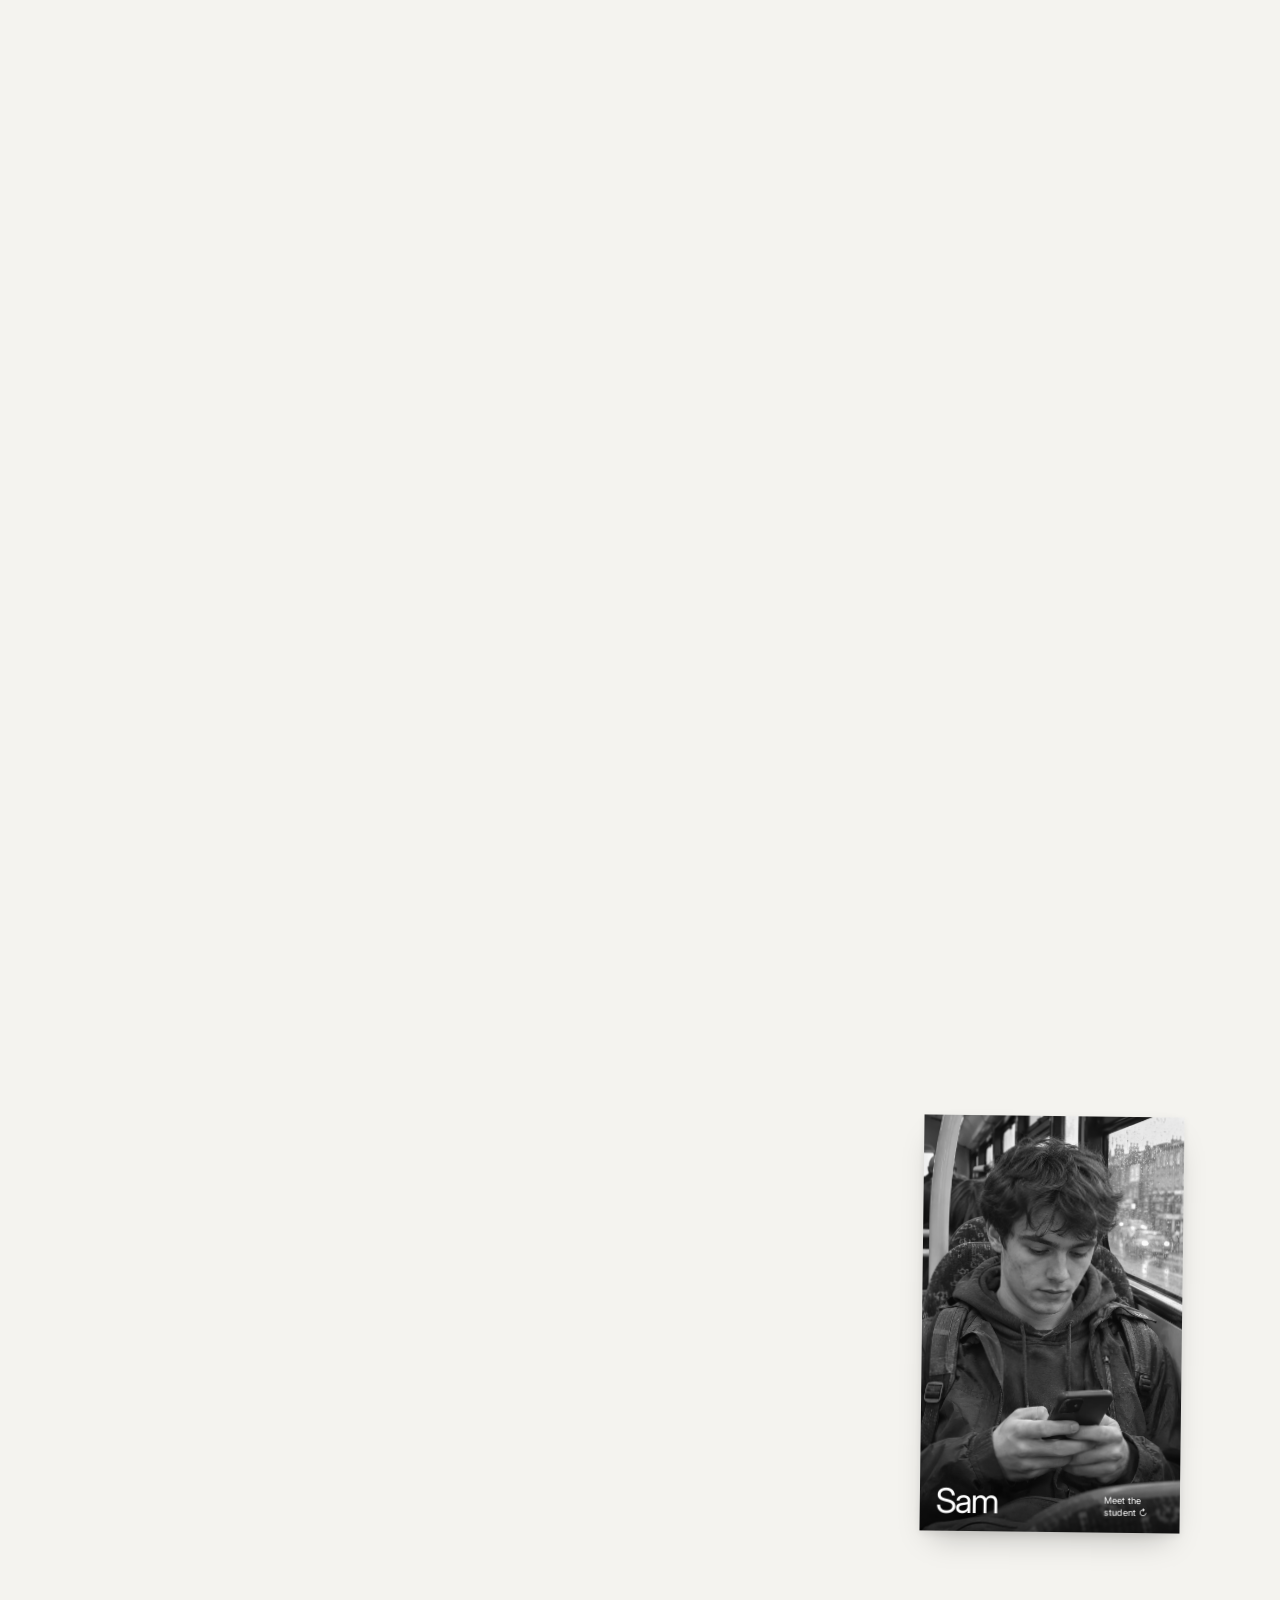
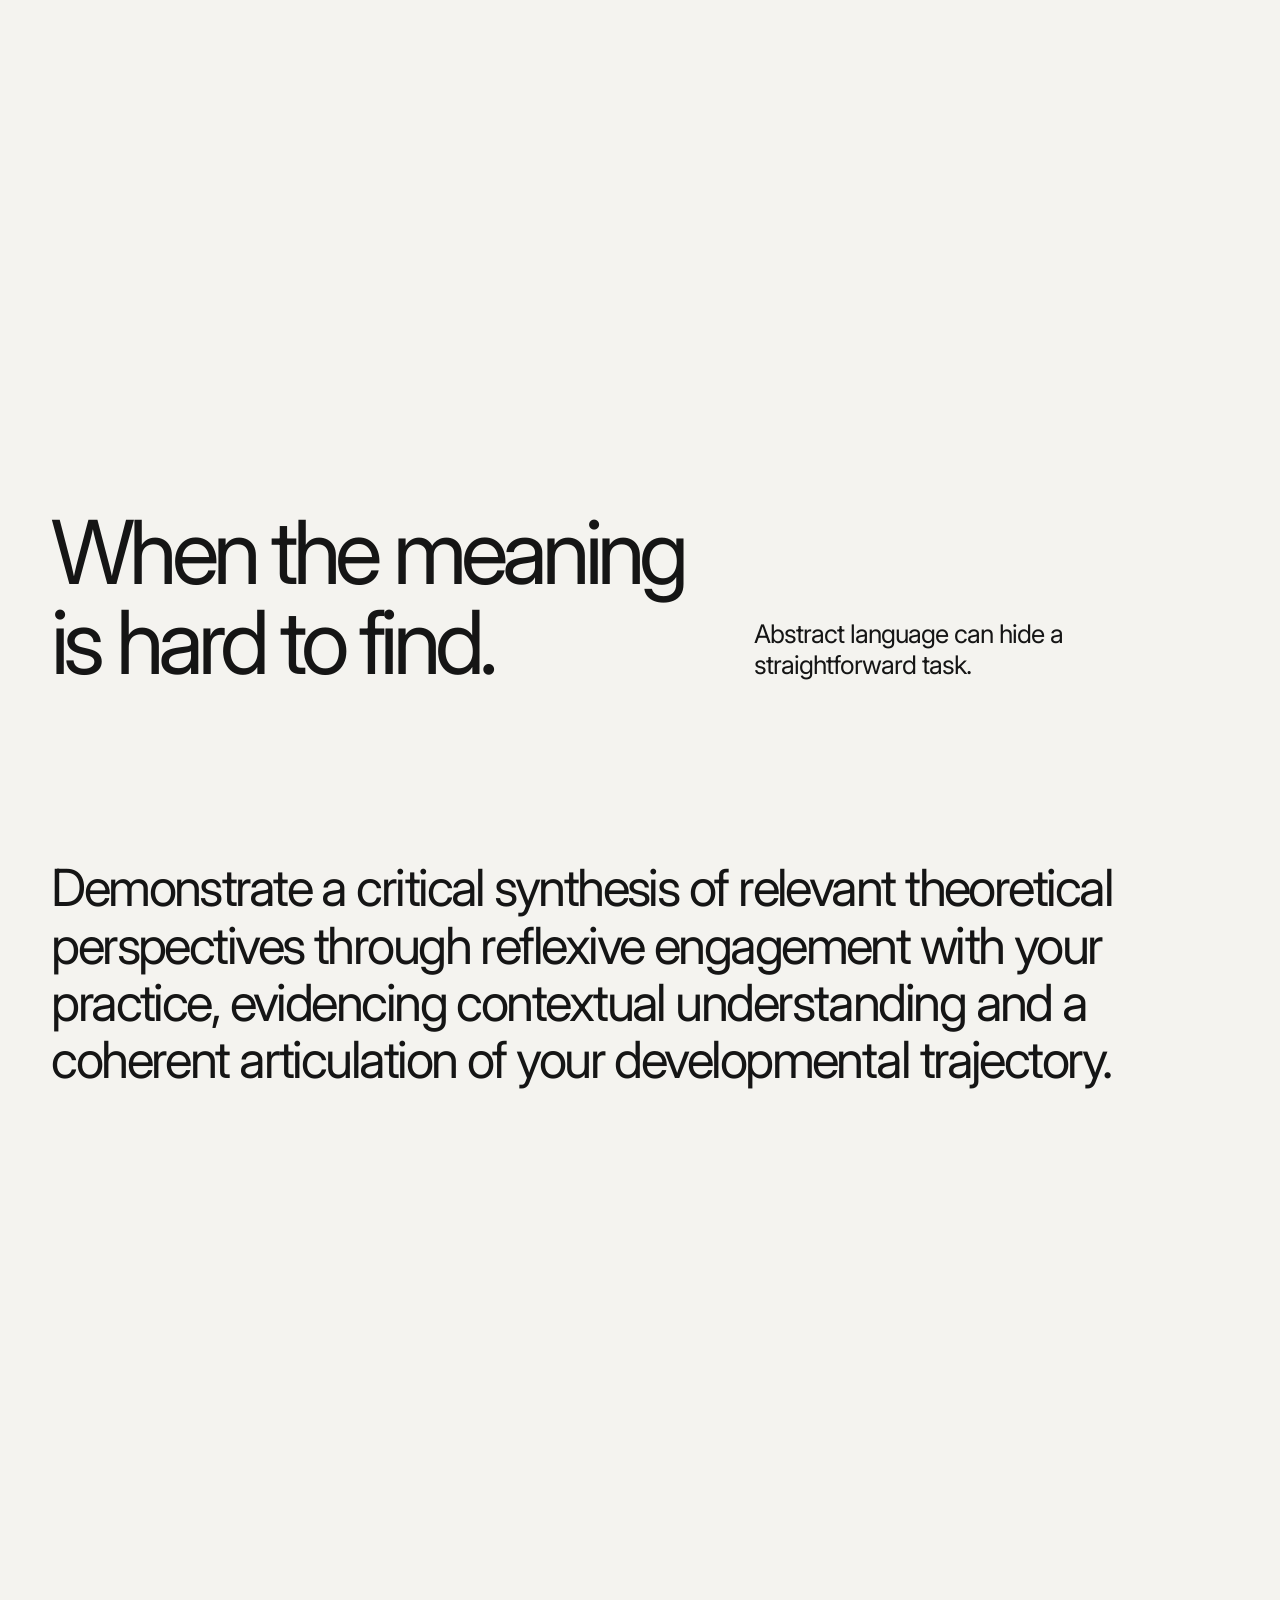
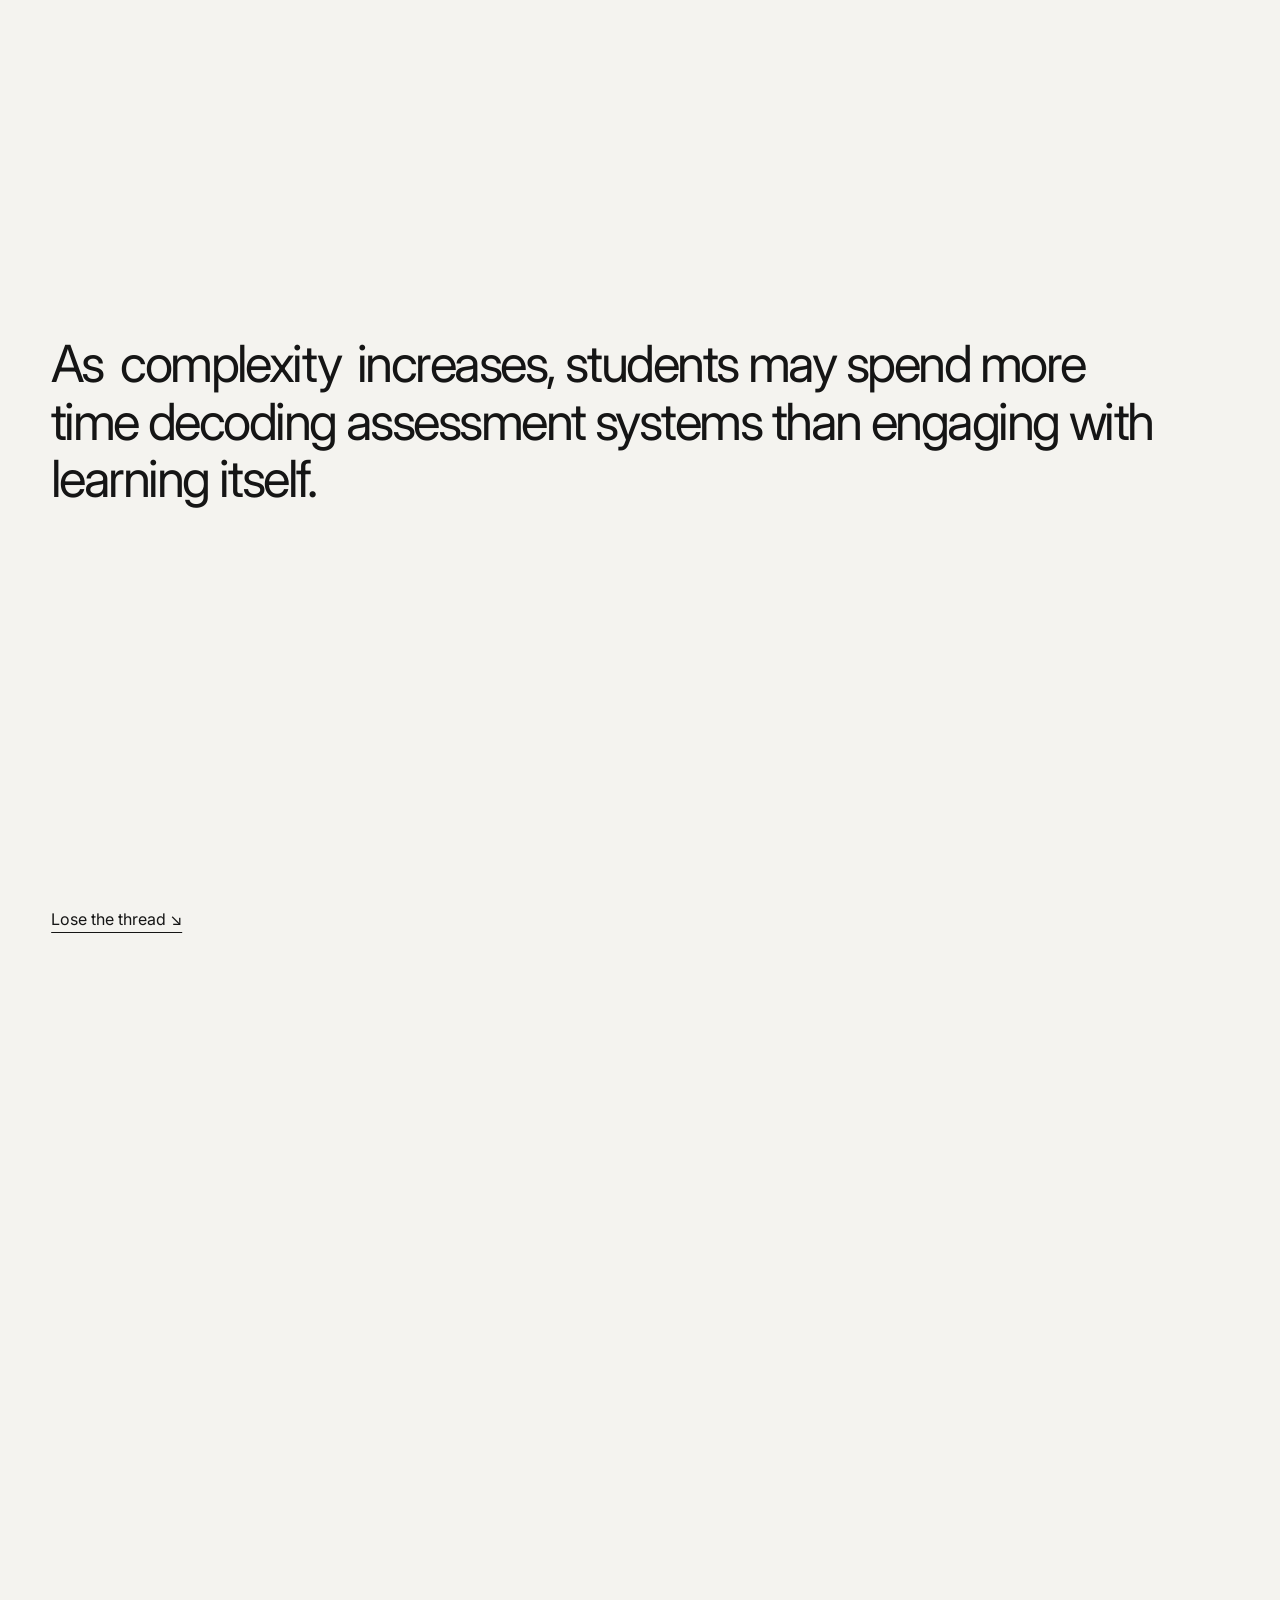
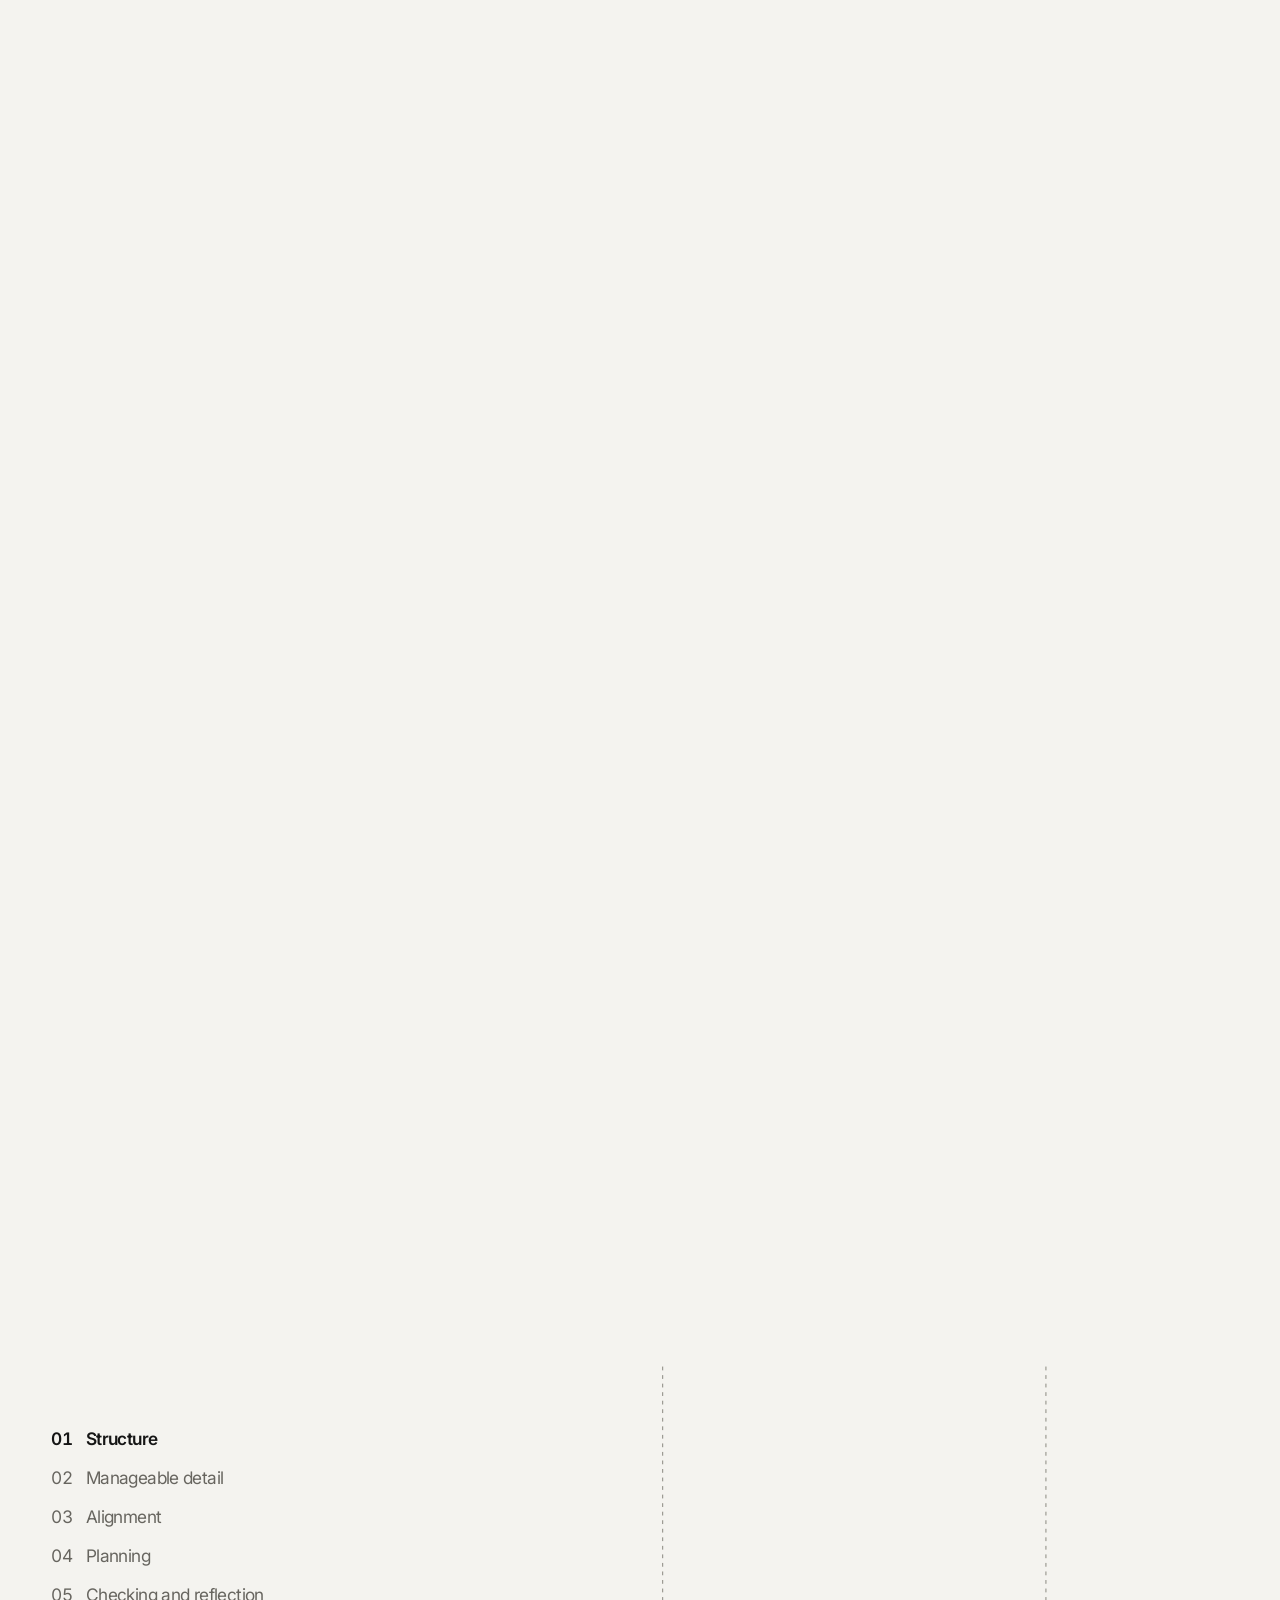
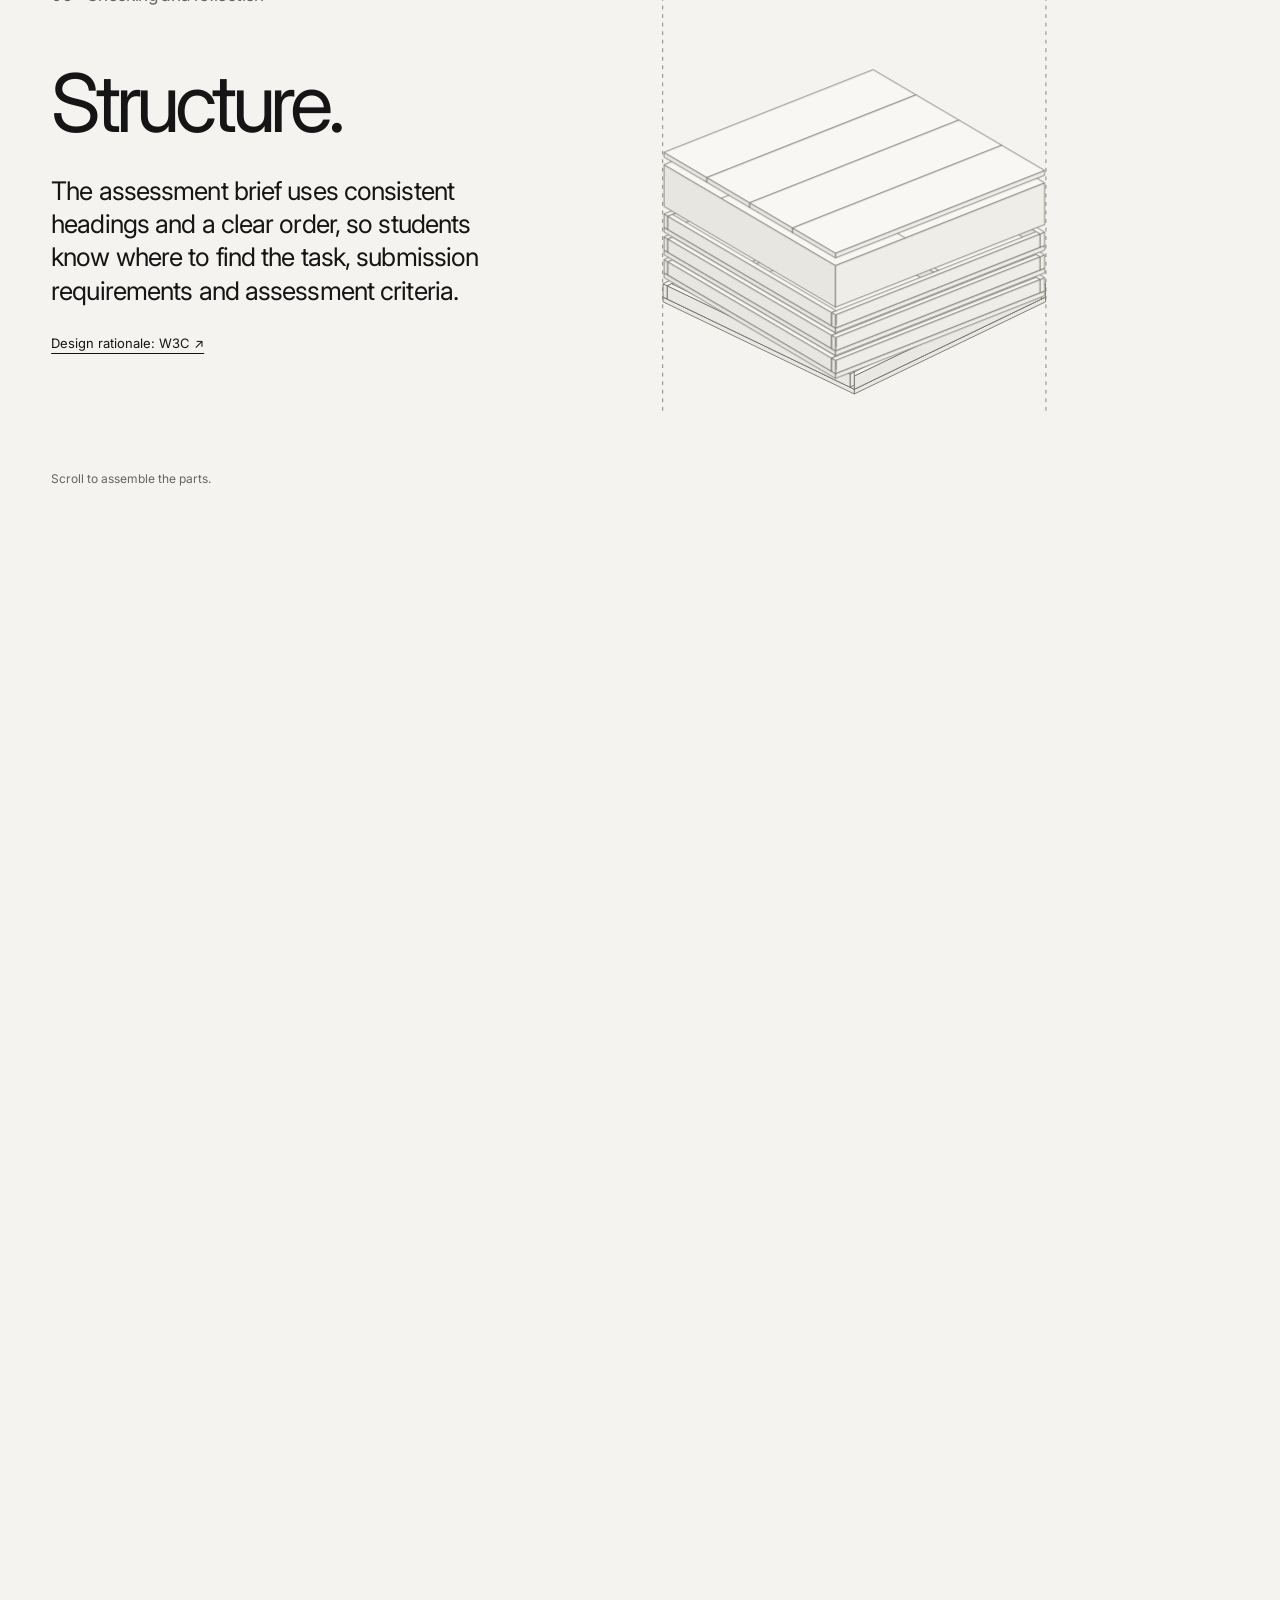
==== commit df4db0a7: "Prototype native mobile story and brief reading flow with annotated review" ====
--- a/index.html
+++ b/index.html
@@ -368,7 +368,7 @@
 
 /* Keep photographic paper texture while adapting its material to the dark surface. */
 .dark .ephemera-piece{filter:invert(.86) sepia(.08) saturate(.35) brightness(.88) drop-shadow(0 1px 1px rgba(0,0,0,.22))!important}
-</style><link rel="stylesheet" href="menu.css"><link rel="stylesheet" href="integrated-cases.css"><link rel="stylesheet" href="persona-card.css"></head><body><div id="site-progress" class="site-progress" role="progressbar" aria-label="Page progress" aria-valuemin="0" aria-valuemax="100" aria-valuenow="0"><span></span></div><a class="skip" href="#main">Skip to content</a>
+</style><link rel="stylesheet" href="menu.css"><link rel="stylesheet" href="integrated-cases.css"><link rel="stylesheet" href="persona-card.css"><link rel="stylesheet" href="mobile-review.css"></head><body><div id="site-progress" class="site-progress" role="progressbar" aria-label="Page progress" aria-valuemin="0" aria-valuemax="100" aria-valuenow="0"><span></span></div><a class="skip" href="#main">Skip to content</a>
 <header class="top"><a class="logo" href="#top">FINDING<br><span class="logo-clarity">CLARITY.</span></a><span class="mid">AN INTERACTIVE ASSESSMENT STUDY / IADT</span><nav class="experience-controls" aria-label="Reading options"><button type="button" id="prefs-open" aria-haspopup="dialog" aria-controls="prefs">Menu</button><button type="button" id="theme-toggle" class="theme-toggle" aria-label="Switch to dark mode" aria-pressed="false"><span class="theme-icon" aria-hidden="true"></span></button></nav></header><dialog id="prefs" class="prefs staggered-menu" aria-labelledby="prefs-title"><button type="button" id="prefs-close" class="menu-close" aria-label="Close menu">Close</button><div class="menu-sheet"><div class="menu-heading"><h2 id="prefs-title">Explore Finding Clarity</h2></div><div class="menu-reading-choice"><p>Scenario demo · only the features used in these stories are active.</p><p>This version includes moving text, pinned scenes and interactive effects.</p><a class="stagger-item" href="readable.html">Go straight to the readable version ↗</a><p class="menu-reading-note">The same information, with normal scrolling and no visual effects.</p><a class="stagger-item menu-oer" href="https://building-better-briefs.pages.dev" target="_blank" rel="noopener noreferrer">Building Better Briefs · Full OER ↗</a></div><nav class="chapter-menu" aria-label="Site chapters"><a class="stagger-item" href="#top"><span class="menu-number">01</span><span>The beginning</span></a><a class="stagger-item" href="#tool"><span class="menu-number">02</span><span>Explore the brief</span></a><a class="stagger-item" href="#experience"><span class="menu-number">03</span><span>Ambiguity</span></a><a class="stagger-item" href="#reading-passage"><span class="menu-number">04</span><span>Finding meaning</span></a><a class="stagger-item" href="#complexity"><span class="menu-number">05</span><span>Complexity</span></a><a class="stagger-item" href="#anatomy"><span class="menu-number">06</span><span>Anatomy of the brief</span></a></nav><div class="menu-preferences"><h3>Accessibility settings</h3><label class="stagger-item"><span>Pause motion<small>Stop effects and use normal scrolling.</small></span><input type="checkbox" id="reduce"></label><label class="stagger-item"><span>High contrast<small>Hide background text and strengthen contrast.</small></span><input type="checkbox" id="contrast"></label><label class="stagger-item"><span>Larger text<small>Increase supporting text.</small></span><input type="checkbox" id="large"></label><input type="checkbox" id="dark" hidden></div></div></dialog><div class="word-columns" aria-hidden="true"></div><main id="main"><section id="top" class="scroll-story" aria-labelledby="story-title">
 <div class="story-stage">
 
@@ -424,4 +424,4 @@
 </main>
 <a class="back-to-top" href="#top" aria-label="Back to top"><svg viewBox="0 0 24 24" width="24" height="24" fill="none" stroke="currentColor" stroke-width="1.5" aria-hidden="true"><path d="M12 20V4M5 11l7-7 7 7"/></svg></a><script src="preferences.js"></script>
 <script src="assets/matter.min.js"></script>
-<script src="app.js"></script><script src="case-studies.js"></script><script src="integrated-cases.js"></script><script src="persona-card.js"></script></body></html>
+<script src="app.js"></script><script src="case-studies.js"></script><script src="integrated-cases.js"></script><script src="persona-card.js"></script><script src="mobile-review.js"></script></body></html>
--- a/mobile-review.css
+++ b/mobile-review.css
@@ -0,0 +1,23 @@
+.mobile-case-review{display:none}
+@media(max-width:760px),(max-width:1100px) and (pointer:coarse){
+ #tool.integrated-cases,#tool.integrated-cases .persona-stage{height:auto!important;min-height:0;position:relative;top:auto}
+ #tool .case-study-rail,#tool .persona-prompt{display:none}
+ #tool .persona-navigation{position:sticky;top:56px;z-index:10;background:var(--surface);min-height:54px}
+ .mobile-case-review{display:block;background:var(--surface);padding-bottom:28px}
+ .mobile-story-rail{display:flex;gap:12px;overflow-x:auto;scroll-snap-type:x mandatory;overscroll-behavior-x:contain;scrollbar-width:none;align-items:stretch}
+ .mobile-story-card{flex:0 0 90%;min-width:0;padding:24px 18px;box-sizing:border-box;scroll-snap-align:start;border-right:1px solid var(--edge);background-image:radial-gradient(var(--edge) .6px,transparent .8px);background-size:18px 18px}
+ .mobile-story-card>header{display:flex;gap:16px;align-items:stretch;margin-bottom:28px}
+ .mobile-story-card img{width:90px;height:112px;object-fit:cover;filter:grayscale(1)}
+ .mobile-person{display:flex;flex-direction:column;min-width:0}.mobile-person h2{font-size:44px;line-height:1;font-weight:400;letter-spacing:-.05em;margin:0 0 6px}.mobile-person p{font-size:14px;line-height:1.4;margin:0}.mobile-person small{margin-top:auto;padding-top:10px;font-size:11px;color:var(--subtle)}
+ .mobile-chapter-label{font-size:11px;color:var(--subtle);letter-spacing:.05em;text-transform:uppercase;margin:0 0 8px}
+ .mobile-chapters{width:100%;font:inherit;font-size:16px;padding:12px 10px;border:1px solid var(--edge);border-radius:0;color:var(--foreground);background:var(--surface);min-height:48px;margin-bottom:24px}
+ .mobile-story-card h3{font-weight:400;font-size:30px;line-height:1.12;letter-spacing:-.035em;margin:0 0 18px}
+ .mobile-story-copy{font-size:17px;line-height:1.55;margin:0 0 22px}.mobile-story-copy mark{background:#f2e7a5;color:#282411;padding:1px 3px;border-bottom:2px solid #97822b}.dark .mobile-story-copy mark{background:#625628;color:#fff0b2}
+ .mobile-open-reader{font:inherit;min-height:48px;width:100%;text-align:left;padding:12px 0;color:var(--foreground);border:0;border-top:1px solid var(--edge);border-bottom:1px solid var(--edge);background:var(--surface);cursor:pointer}
+ .mobile-chapter-controls{display:flex;justify-content:space-between;align-items:center;margin-top:18px;gap:12px}.mobile-chapter-controls button{font:inherit;font-size:14px;min-height:48px;padding:8px 0;background:none;border:0;color:var(--foreground)}.mobile-chapter-controls button:disabled{opacity:.35}
+ .mobile-review-hint{font-size:12px;color:var(--subtle);margin:16px 18px 0;line-height:1.5}
+ .mobile-reader-sheet{border:0;padding:0;margin:0;max-width:none;max-height:none;width:100%;height:100dvh;background:var(--surface);color:var(--foreground);overflow:hidden}
+ .mobile-reader-sheet[open]{display:flex;flex-direction:column}.mobile-reader-sheet::backdrop{background:var(--surface)}
+ .mobile-reader-heading{display:flex;align-items:center;justify-content:space-between;gap:12px;padding:8px 16px;border-bottom:1px solid var(--edge);flex:none;min-height:56px;box-sizing:border-box}.mobile-reader-heading button{font:inherit;font-size:14px;min-height:44px;background:none;border:0;color:var(--foreground)}.mobile-reader-heading span{font-size:12px;color:var(--subtle)}
+ .mobile-reader-sheet iframe{width:100%;flex:1;min-height:0;border:0;background:var(--surface)}
+}
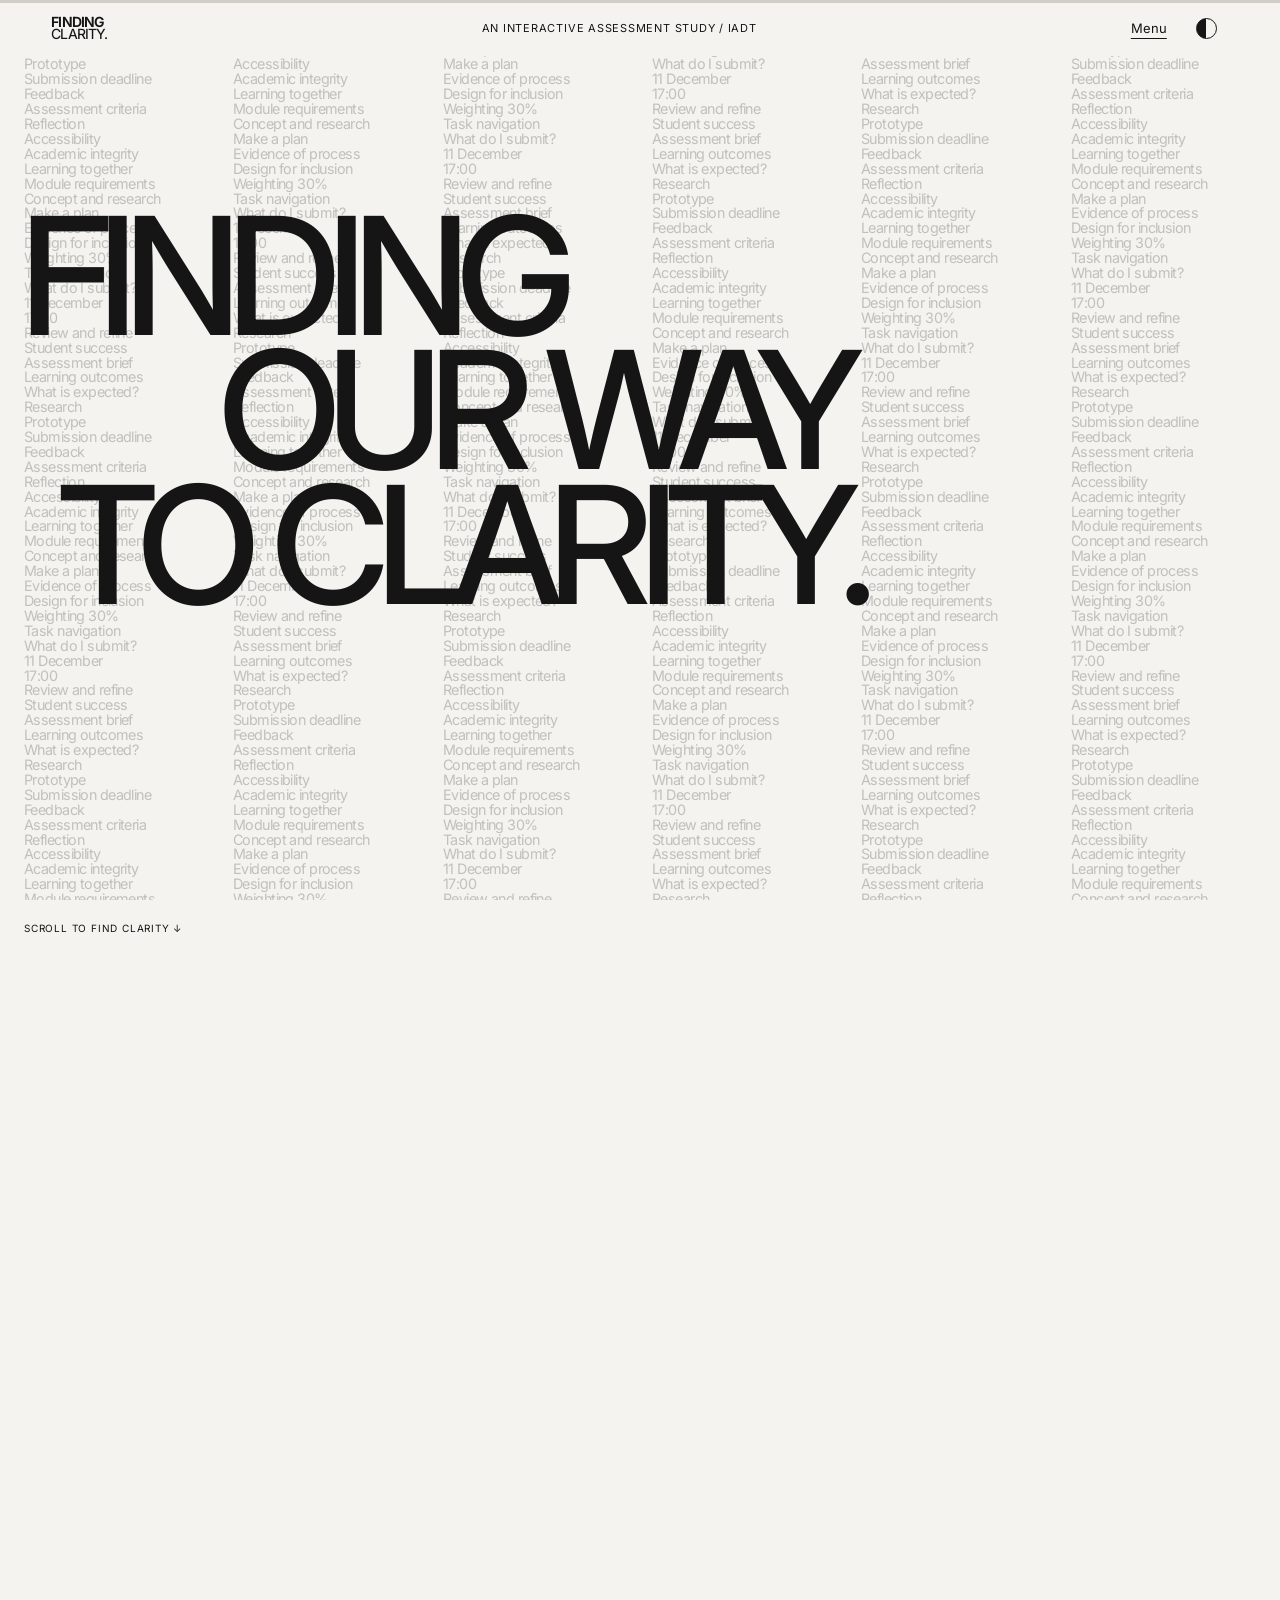
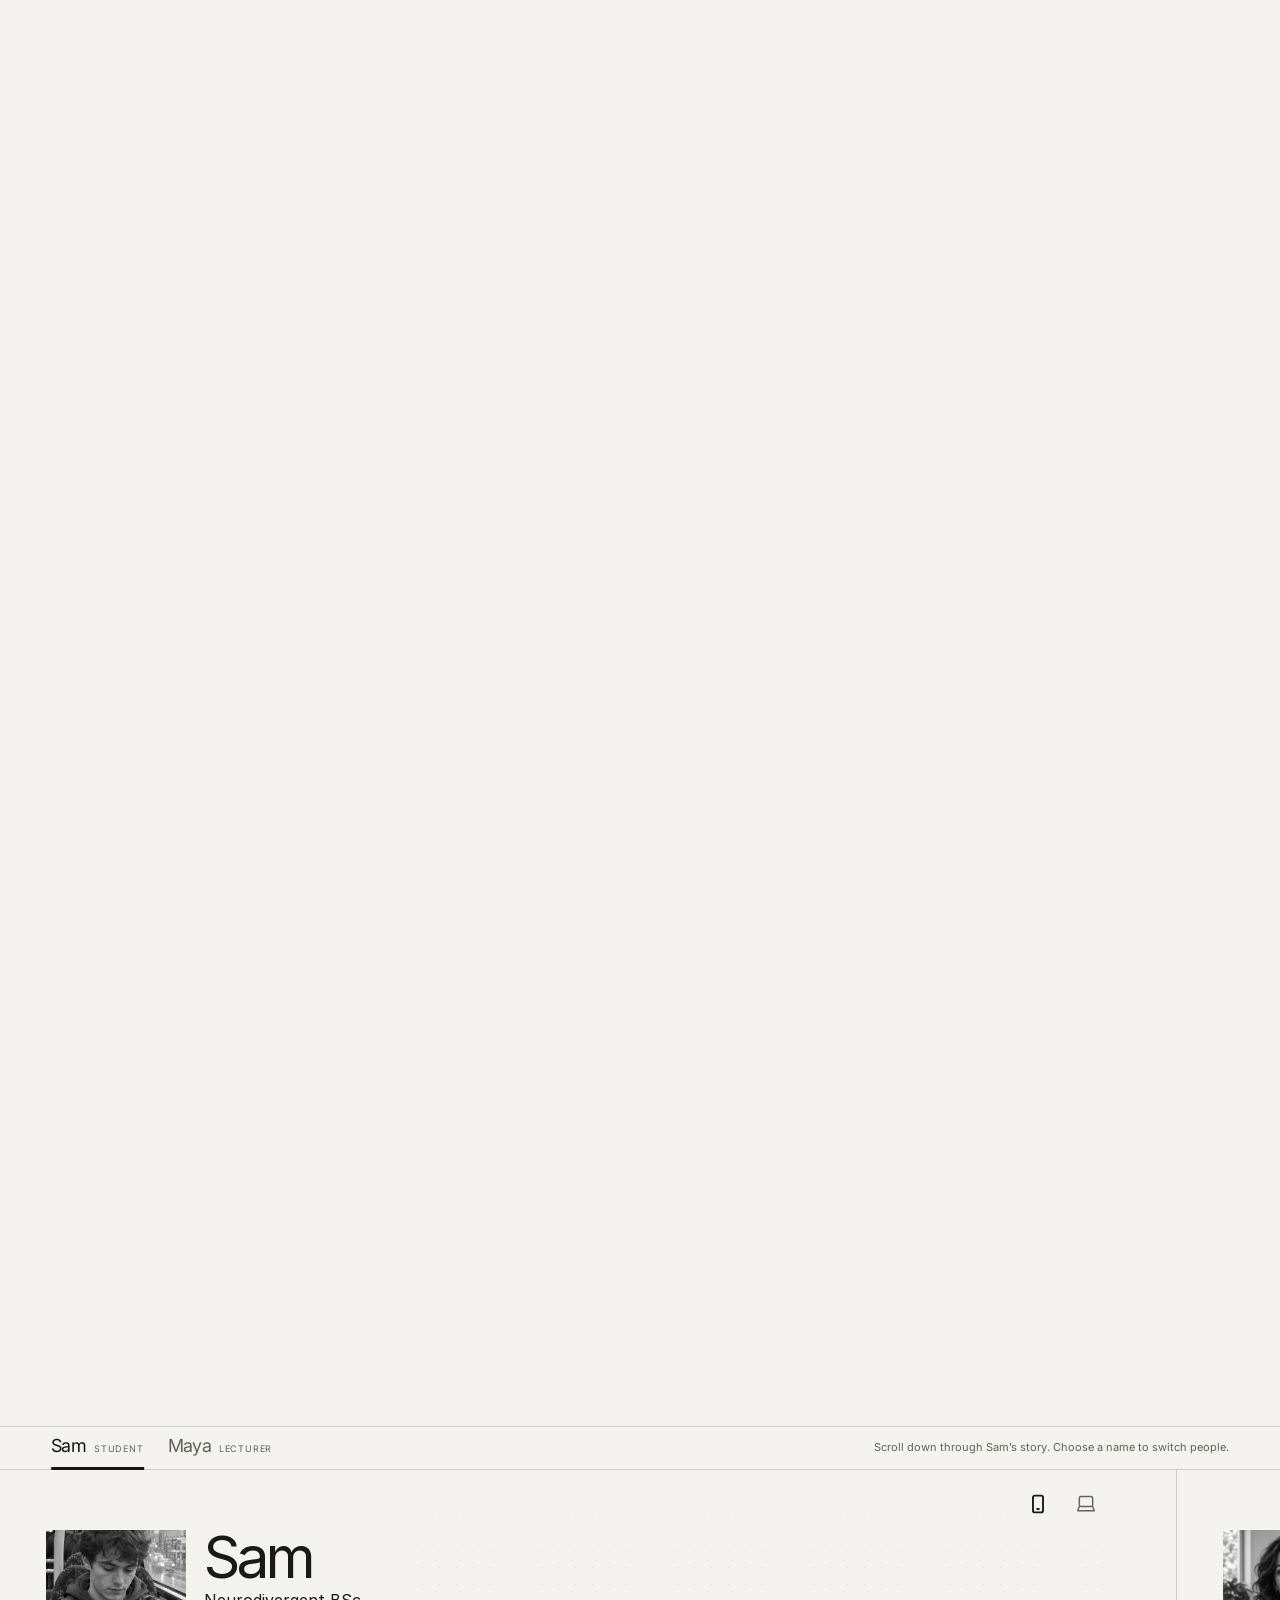
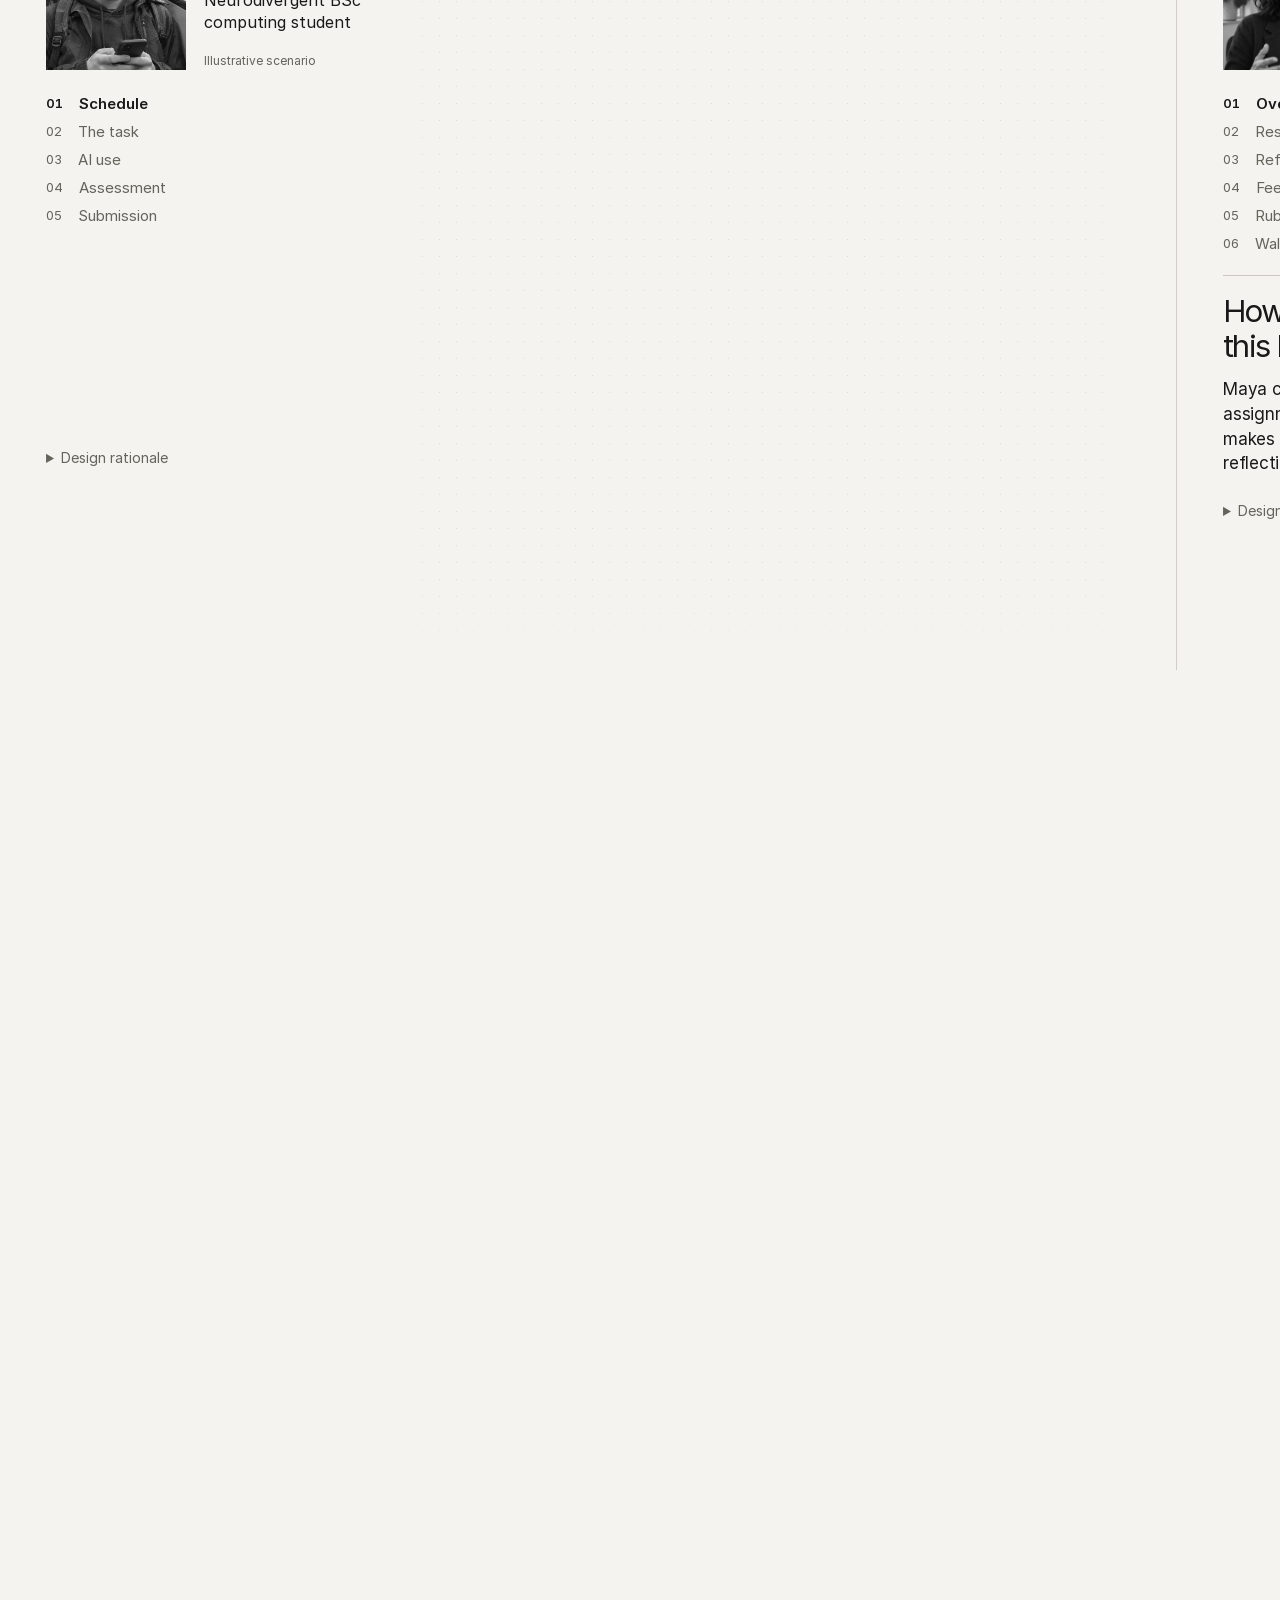
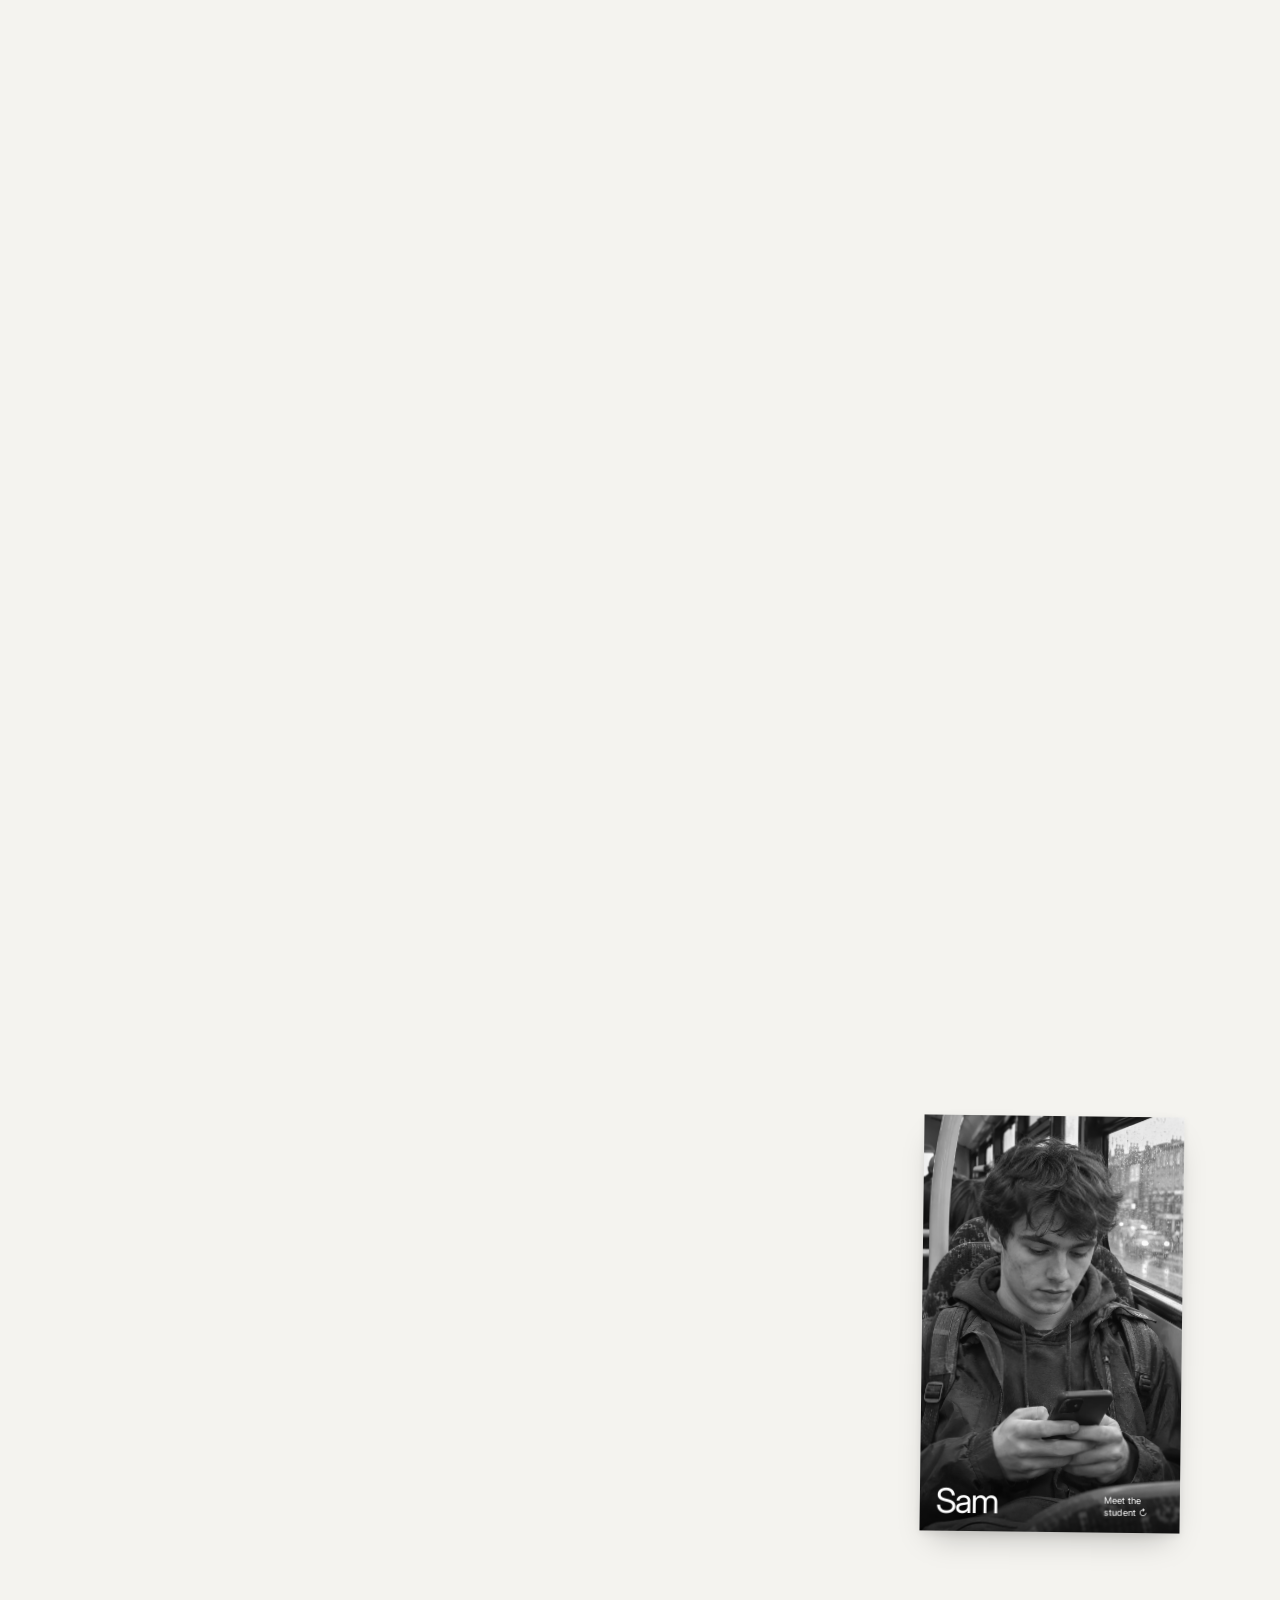
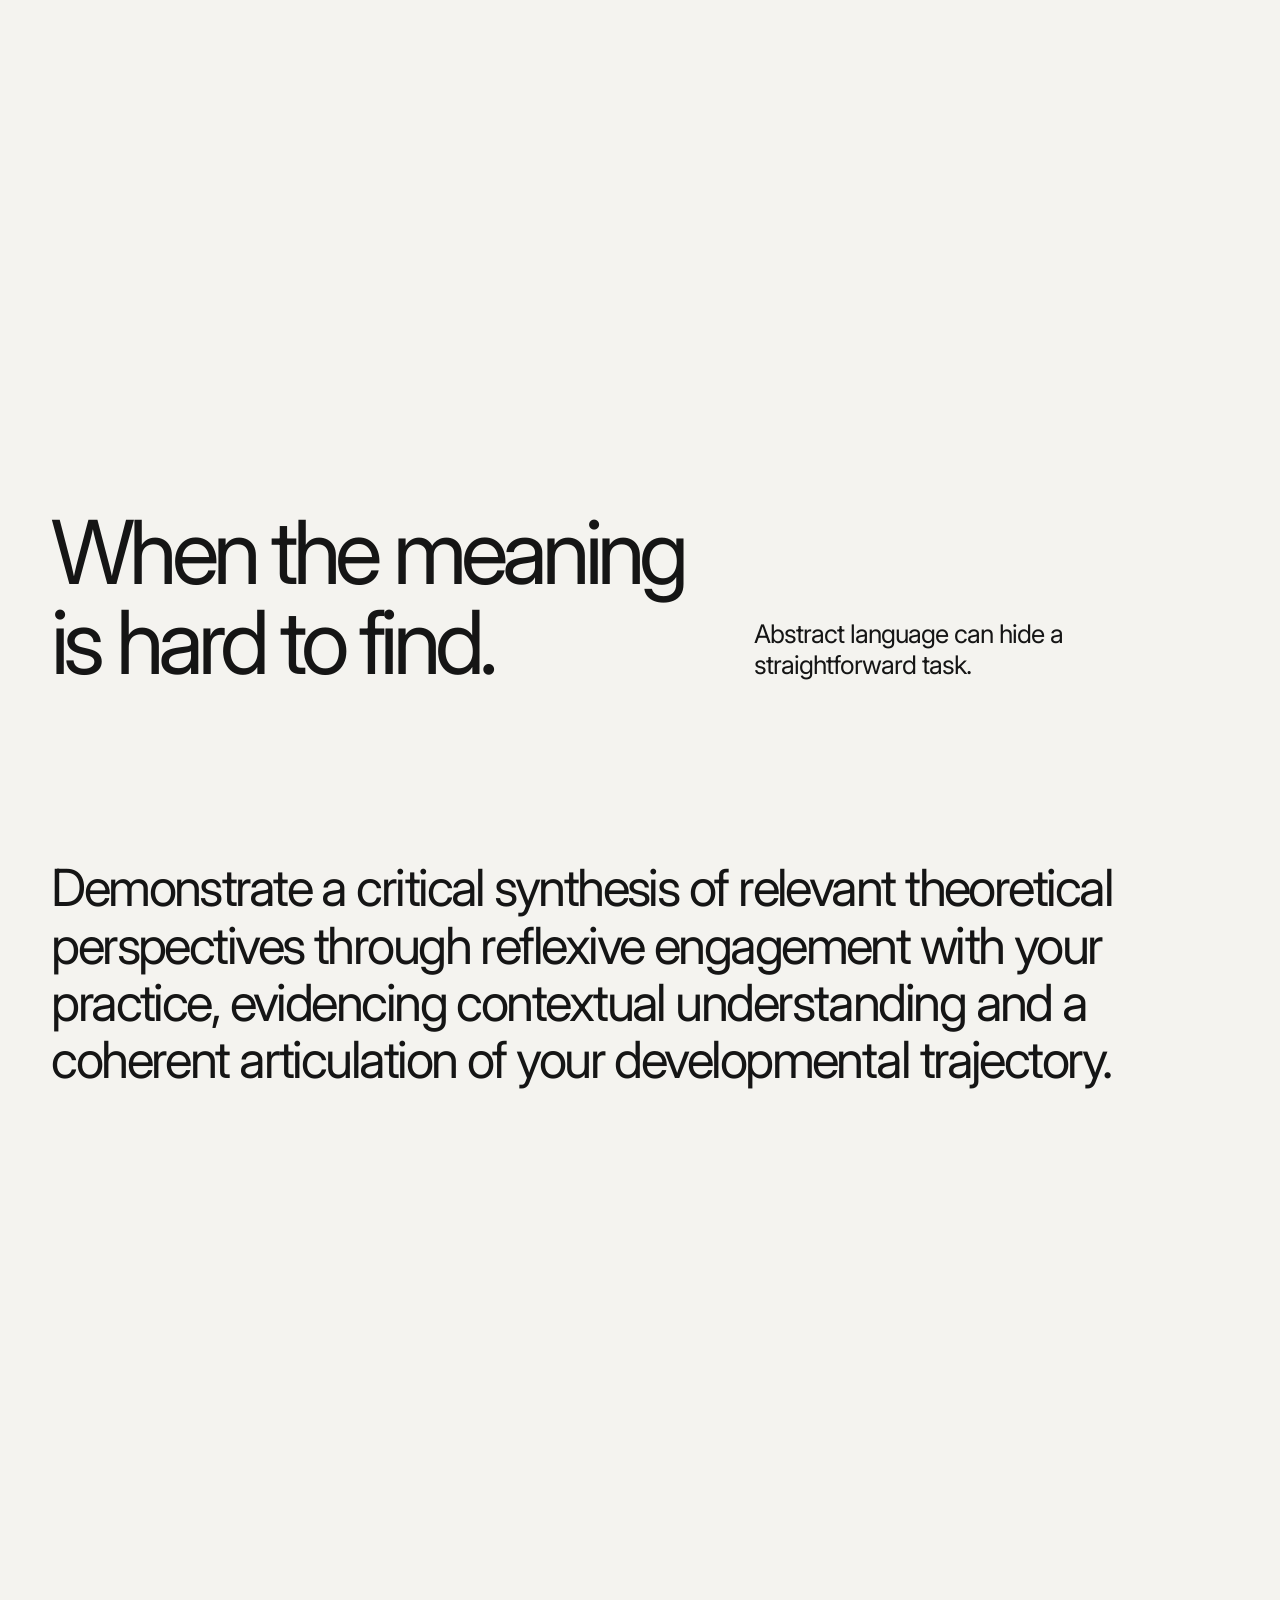
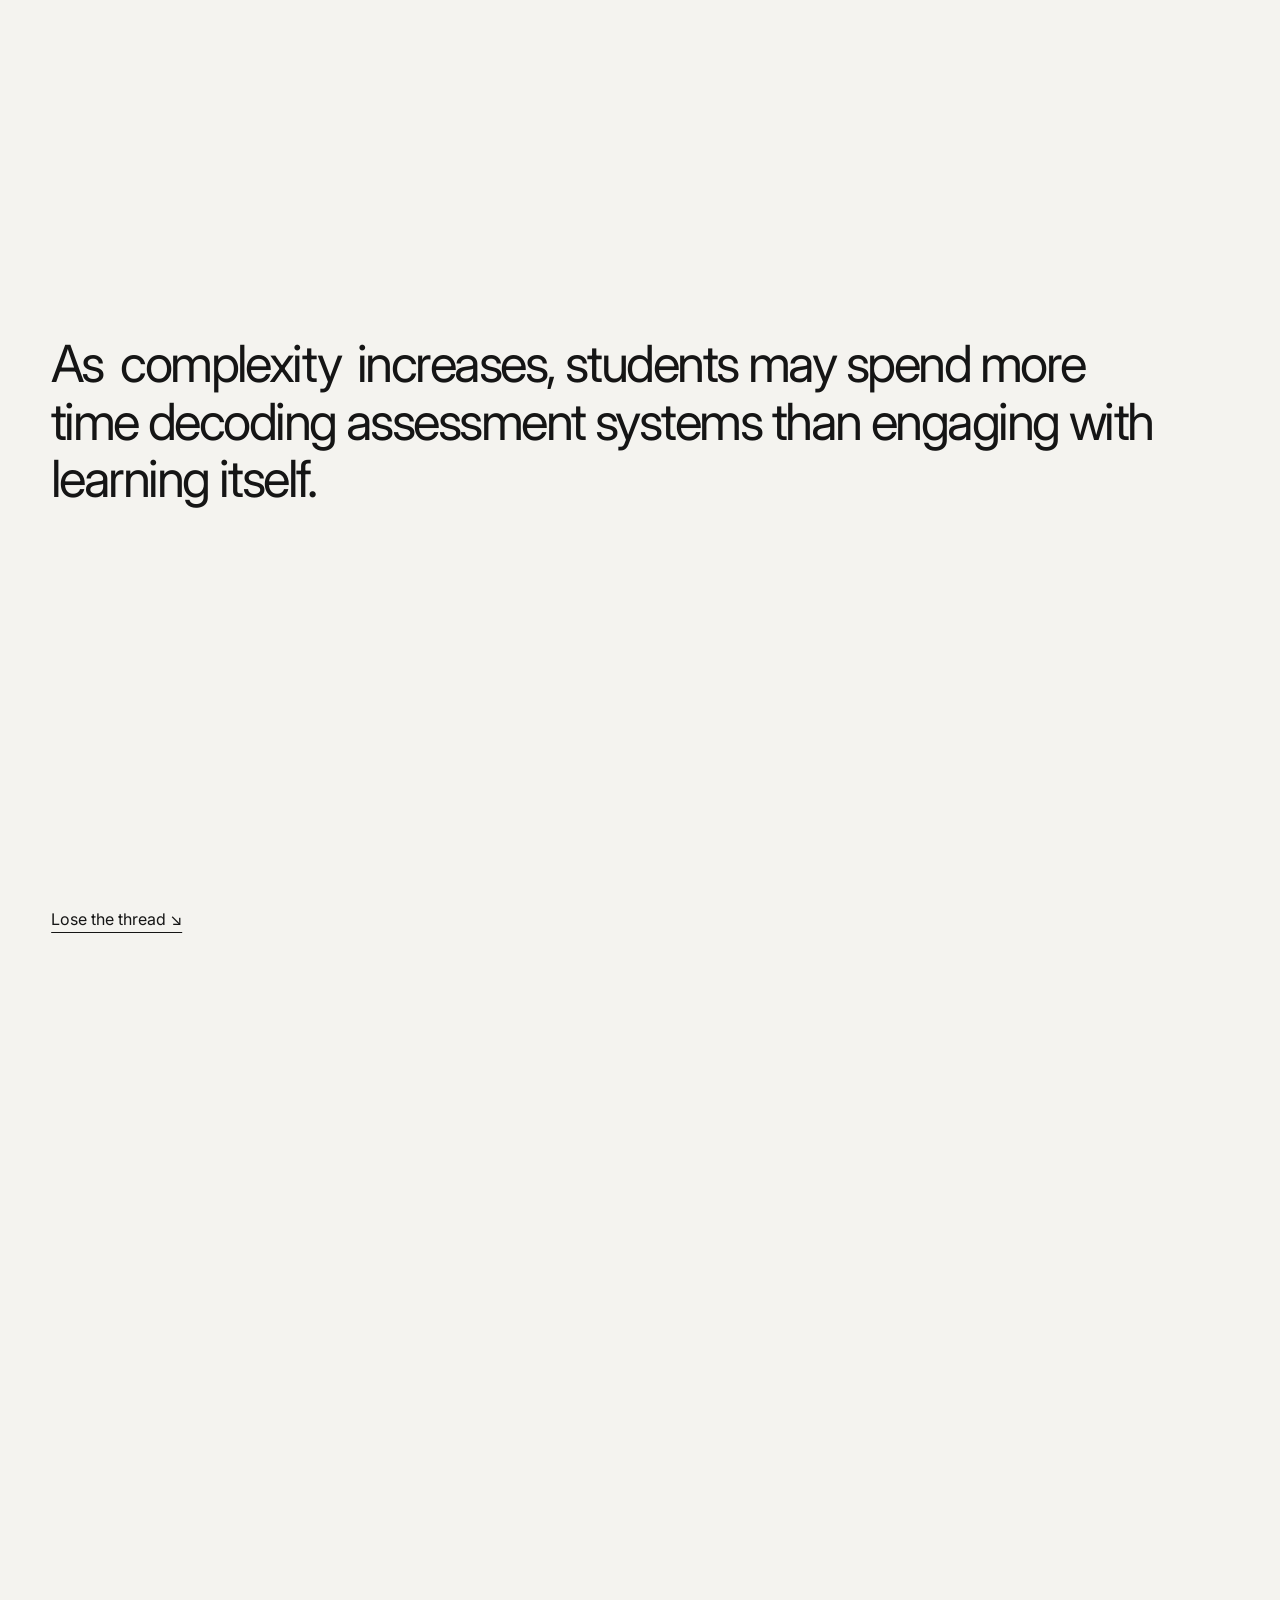
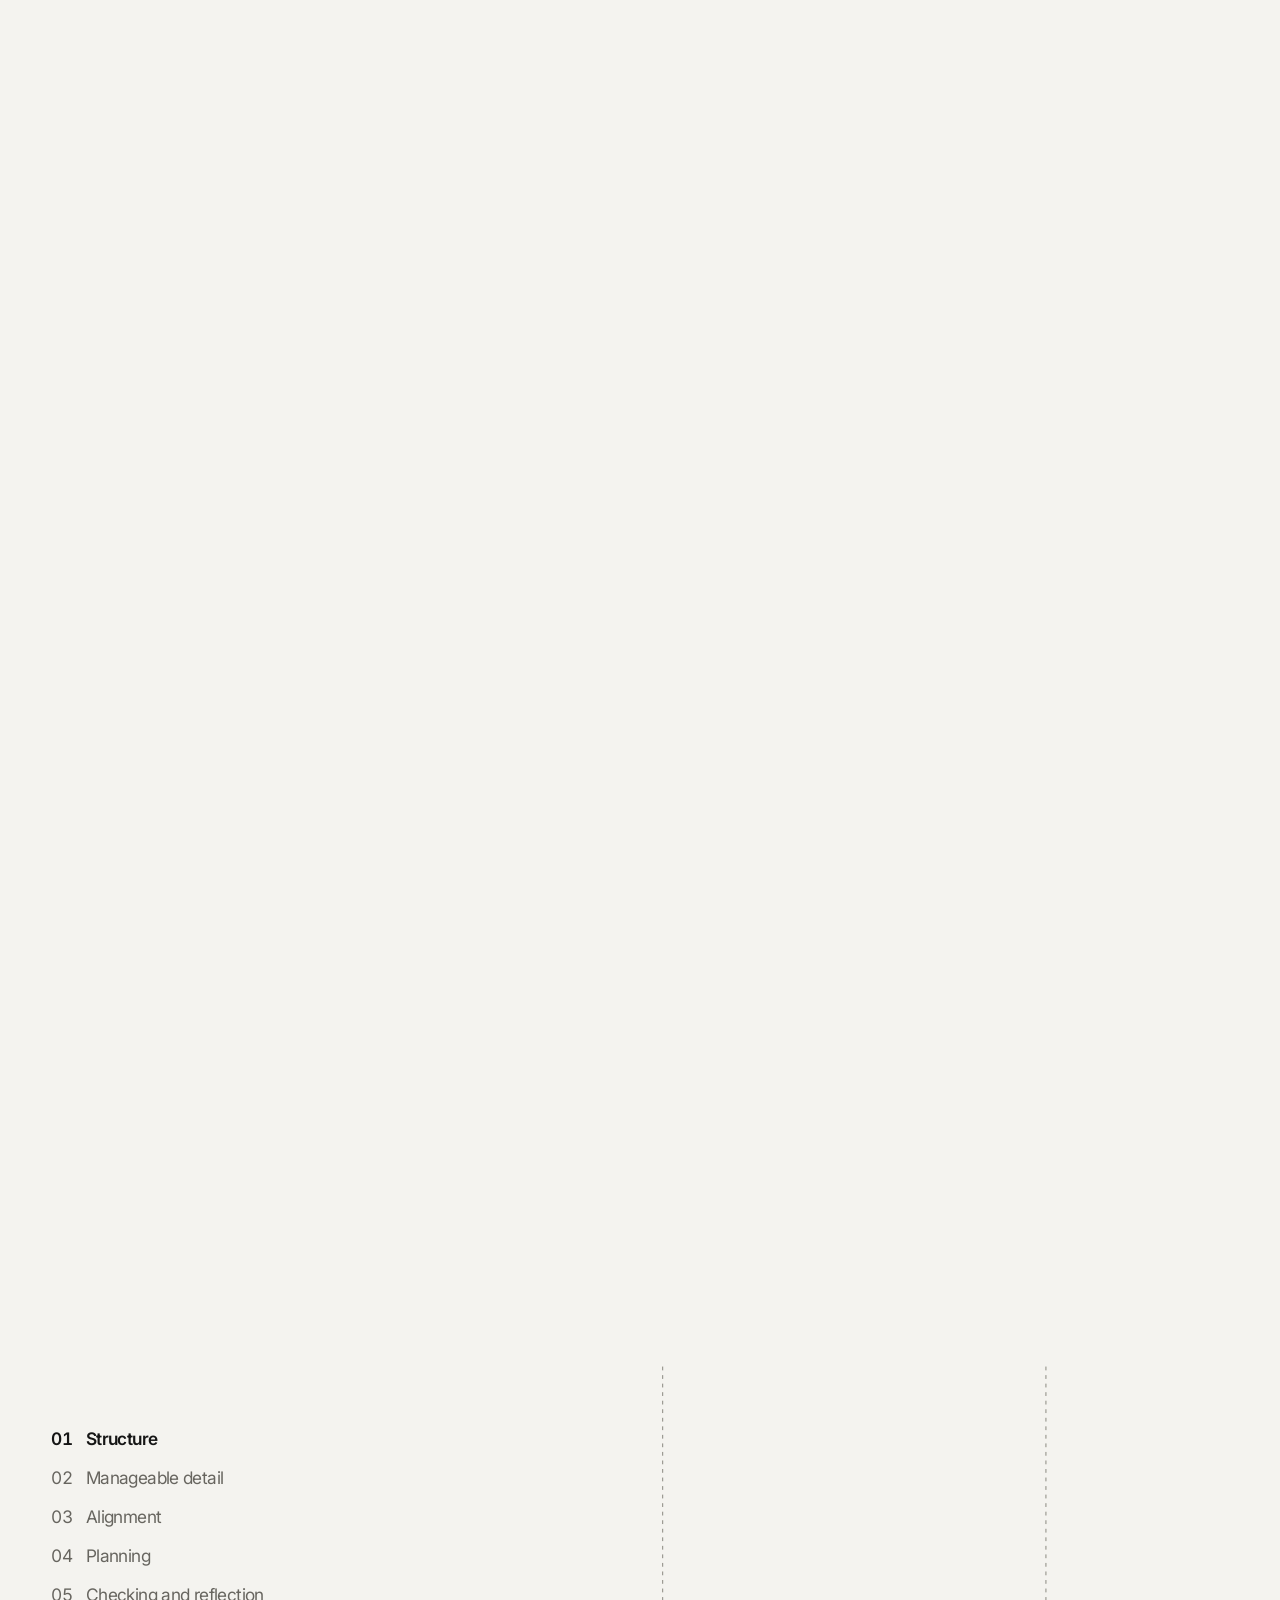
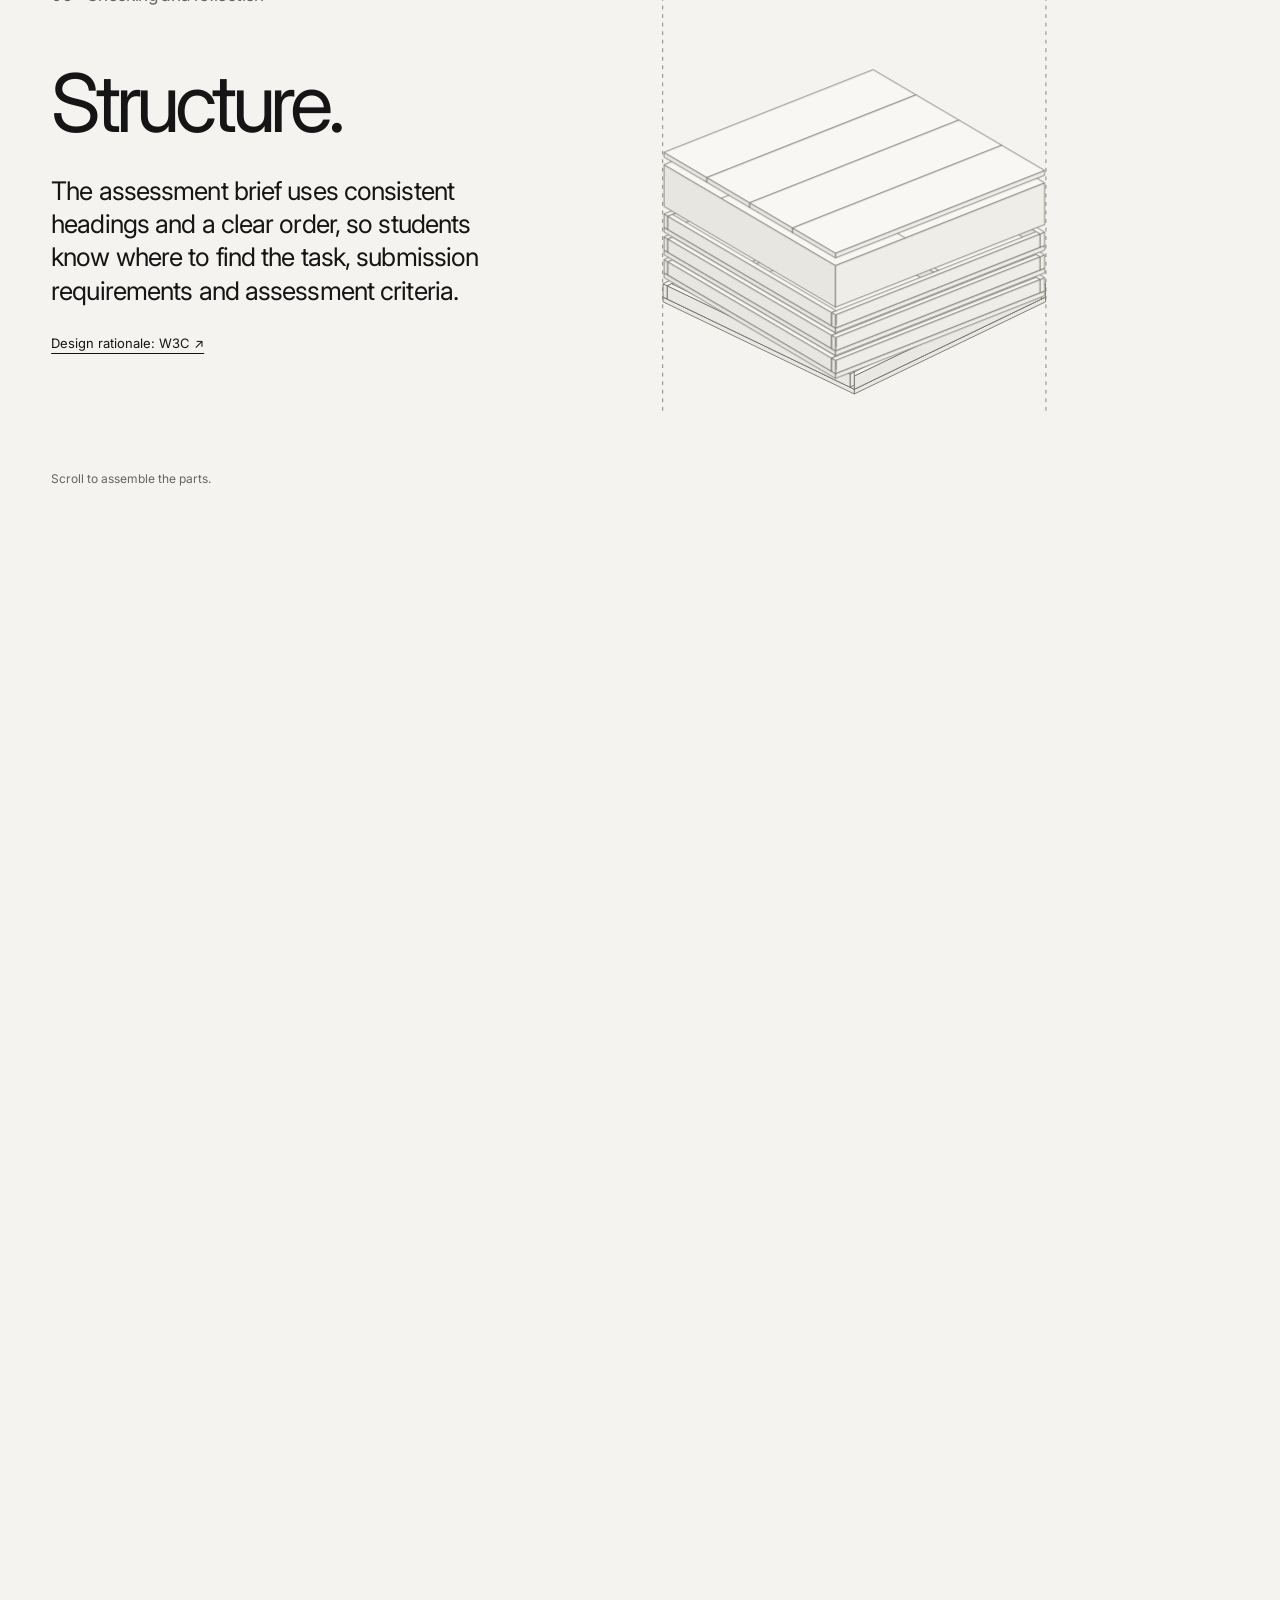
==== commit 43b53c84: "Give the mobile opening a clearer introduction and visible scroll cue" ====
--- a/index.html
+++ b/index.html
@@ -385,7 +385,7 @@
 <p class="visually-hidden">Decorative, fictional assessment annotations accumulate as you scroll, then clear away: a changed deadline, rubric fragments, notes and learning-outcome highlights.</p>
 
 <div class="story-track" aria-hidden="true"><span></span></div>
-<div class="scroll-cue">SCROLL ↓</div>
+<div class="mobile-opening-intro"><p>Making assessment briefs easier to understand, one clear step at a time.</p><span>AN INTERACTIVE ASSESSMENT STUDY / IADT</span></div><div class="scroll-cue">SCROLL TO FIND CLARITY ↓</div>
 </div></section>
 <section id="tool" class="integrated-cases" aria-label="Explore the brief through Sam and Maya"><div class="persona-stage">
 <nav class="persona-navigation" aria-label="Choose a case study"><a href="#sam">Sam <span>Student</span></a><a href="#maya">Maya <span>Lecturer</span></a></nav>
--- a/mobile-review.css
+++ b/mobile-review.css
@@ -21,3 +21,20 @@
  .mobile-reader-heading{display:flex;align-items:center;justify-content:space-between;gap:12px;padding:8px 16px;border-bottom:1px solid var(--edge);flex:none;min-height:56px;box-sizing:border-box}.mobile-reader-heading button{font:inherit;font-size:14px;min-height:44px;background:none;border:0;color:var(--foreground)}.mobile-reader-heading span{font-size:12px;color:var(--subtle)}
  .mobile-reader-sheet iframe{width:100%;flex:1;min-height:0;border:0;background:var(--surface)}
 }
+
+.anatomy-mobile-select{display:none}
+@media(max-width:760px){.anatomy-nav{display:block;width:100%;margin-bottom:22px}.anatomy-nav>button{display:none}.anatomy-mobile-select{display:block;width:100%;min-height:48px;border:1px solid var(--edge);border-radius:0;background:var(--surface);color:var(--foreground);font:inherit;font-size:15px;padding:10px 12px}}
+
+.mobile-opening-intro{display:none}
+@media(max-width:760px){
+ .scroll-story .story-stage{top:56px;height:calc(100svh - 56px);min-height:0}
+ .scroll-story .story-title{left:16px;right:16px;top:23%;font-size:16vw;line-height:.91;letter-spacing:-.075em}
+ .scroll-story .story-title span:nth-child(2){margin-left:5%}
+ .mobile-opening-intro{display:block;position:absolute;z-index:3;left:18px;right:18px;bottom:95px;opacity:var(--title-opacity,1);pointer-events:none}
+ .mobile-opening-intro p{max-width:25ch;font-size:22px;line-height:1.25;letter-spacing:-.035em;margin:0 0 24px;padding:8px 0;background:var(--surface)}
+ .mobile-opening-intro>span{font-size:9px;letter-spacing:.065em;background:var(--surface);padding:4px 0}
+ .scroll-story .scroll-cue{bottom:28px;font-size:10px;z-index:4;background:var(--surface);padding:5px 0}
+ .story-still .mobile-opening-intro{position:relative;inset:auto;margin:0 0 35px;opacity:1}
+ .story-still .scroll-story .story-stage{height:auto;min-height:0}
+}
+@media(max-width:760px) and (max-height:650px){.mobile-opening-intro{bottom:65px}.mobile-opening-intro p{font-size:18px;margin-bottom:12px}.scroll-story .story-title{top:17%;font-size:14vw}}
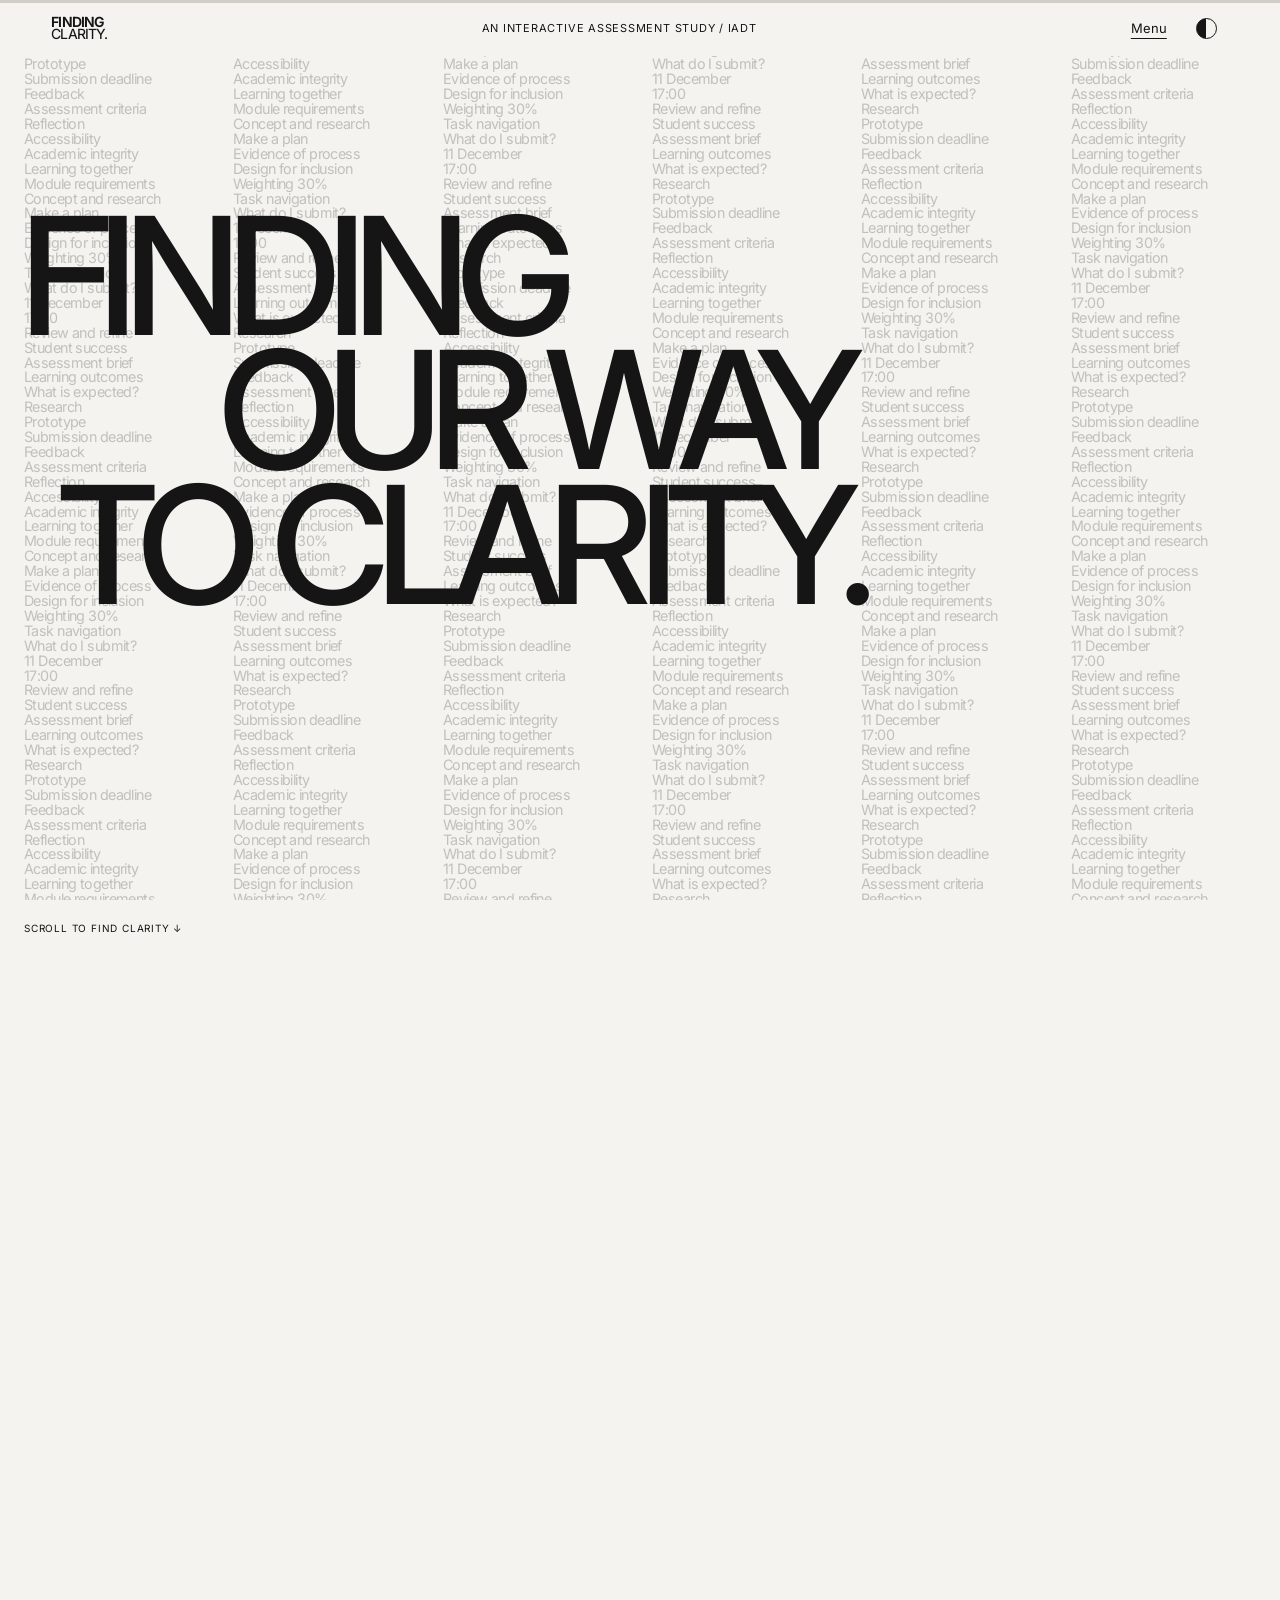
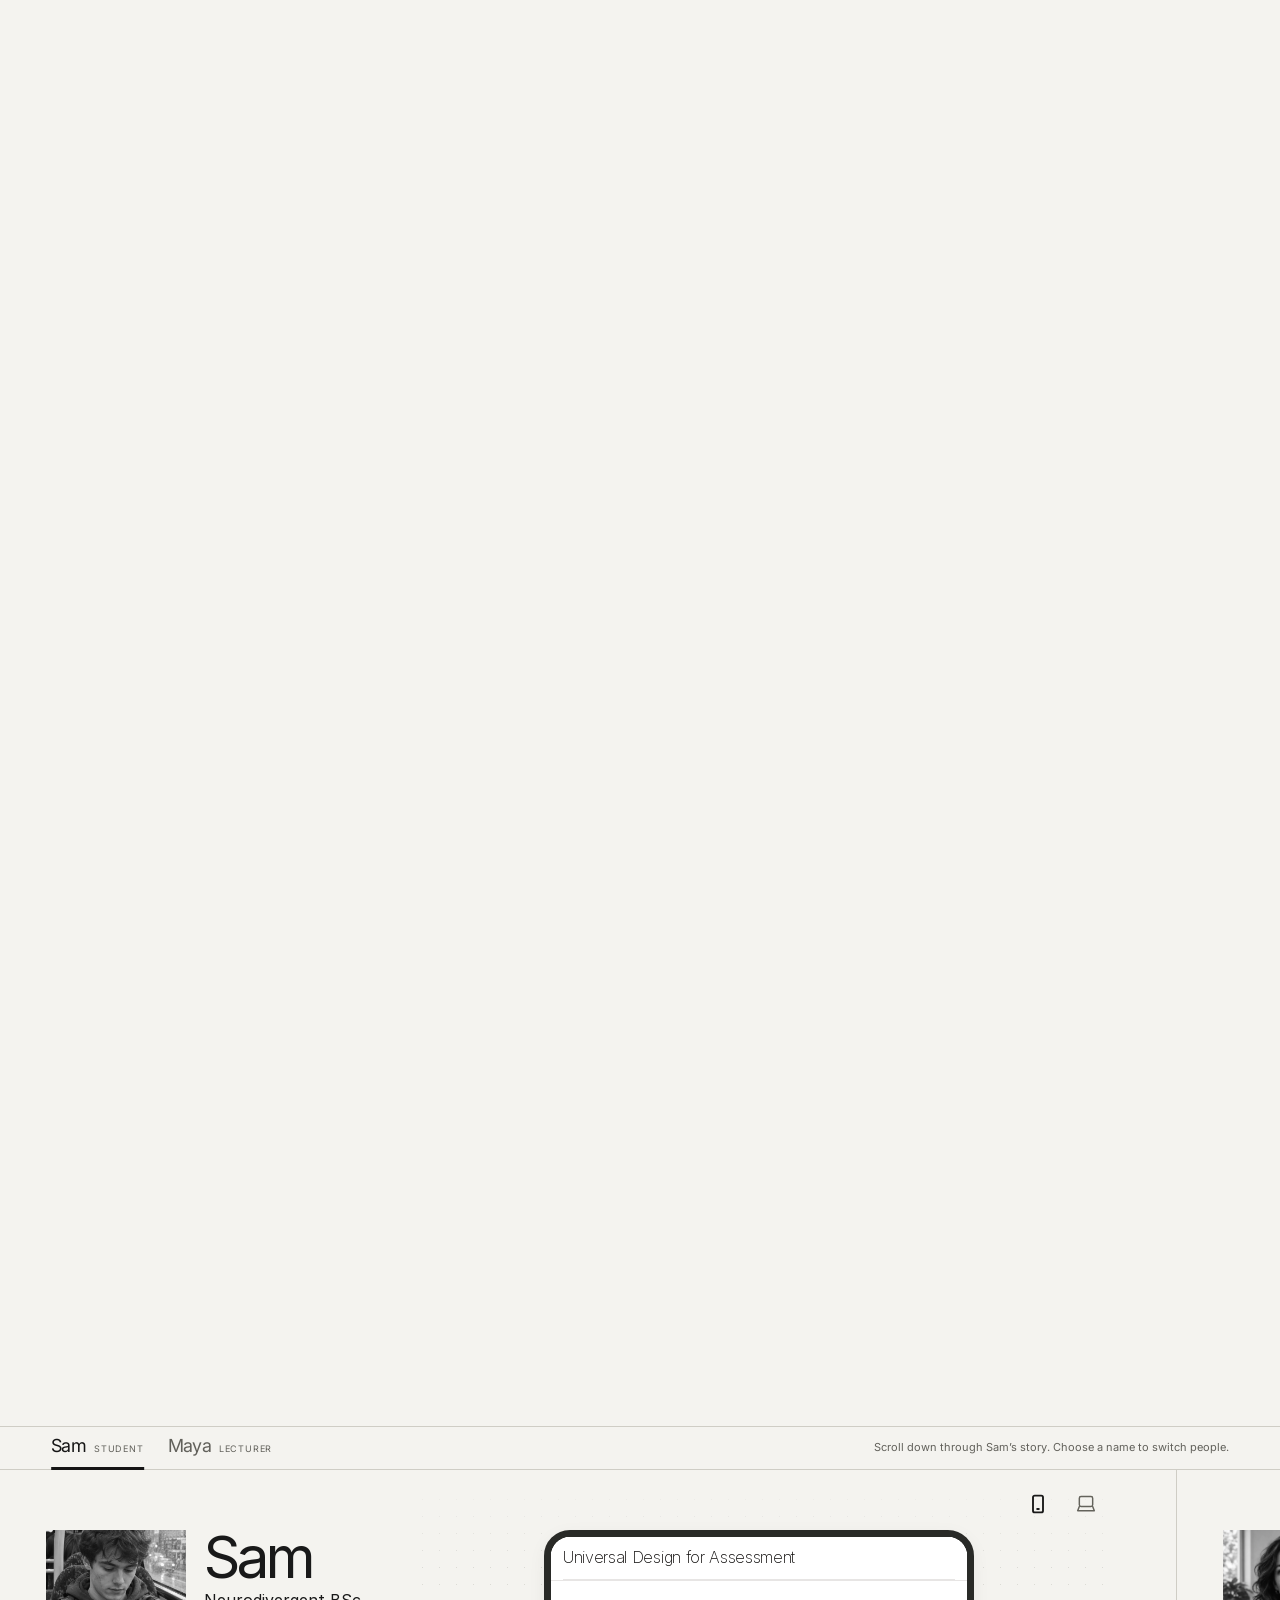
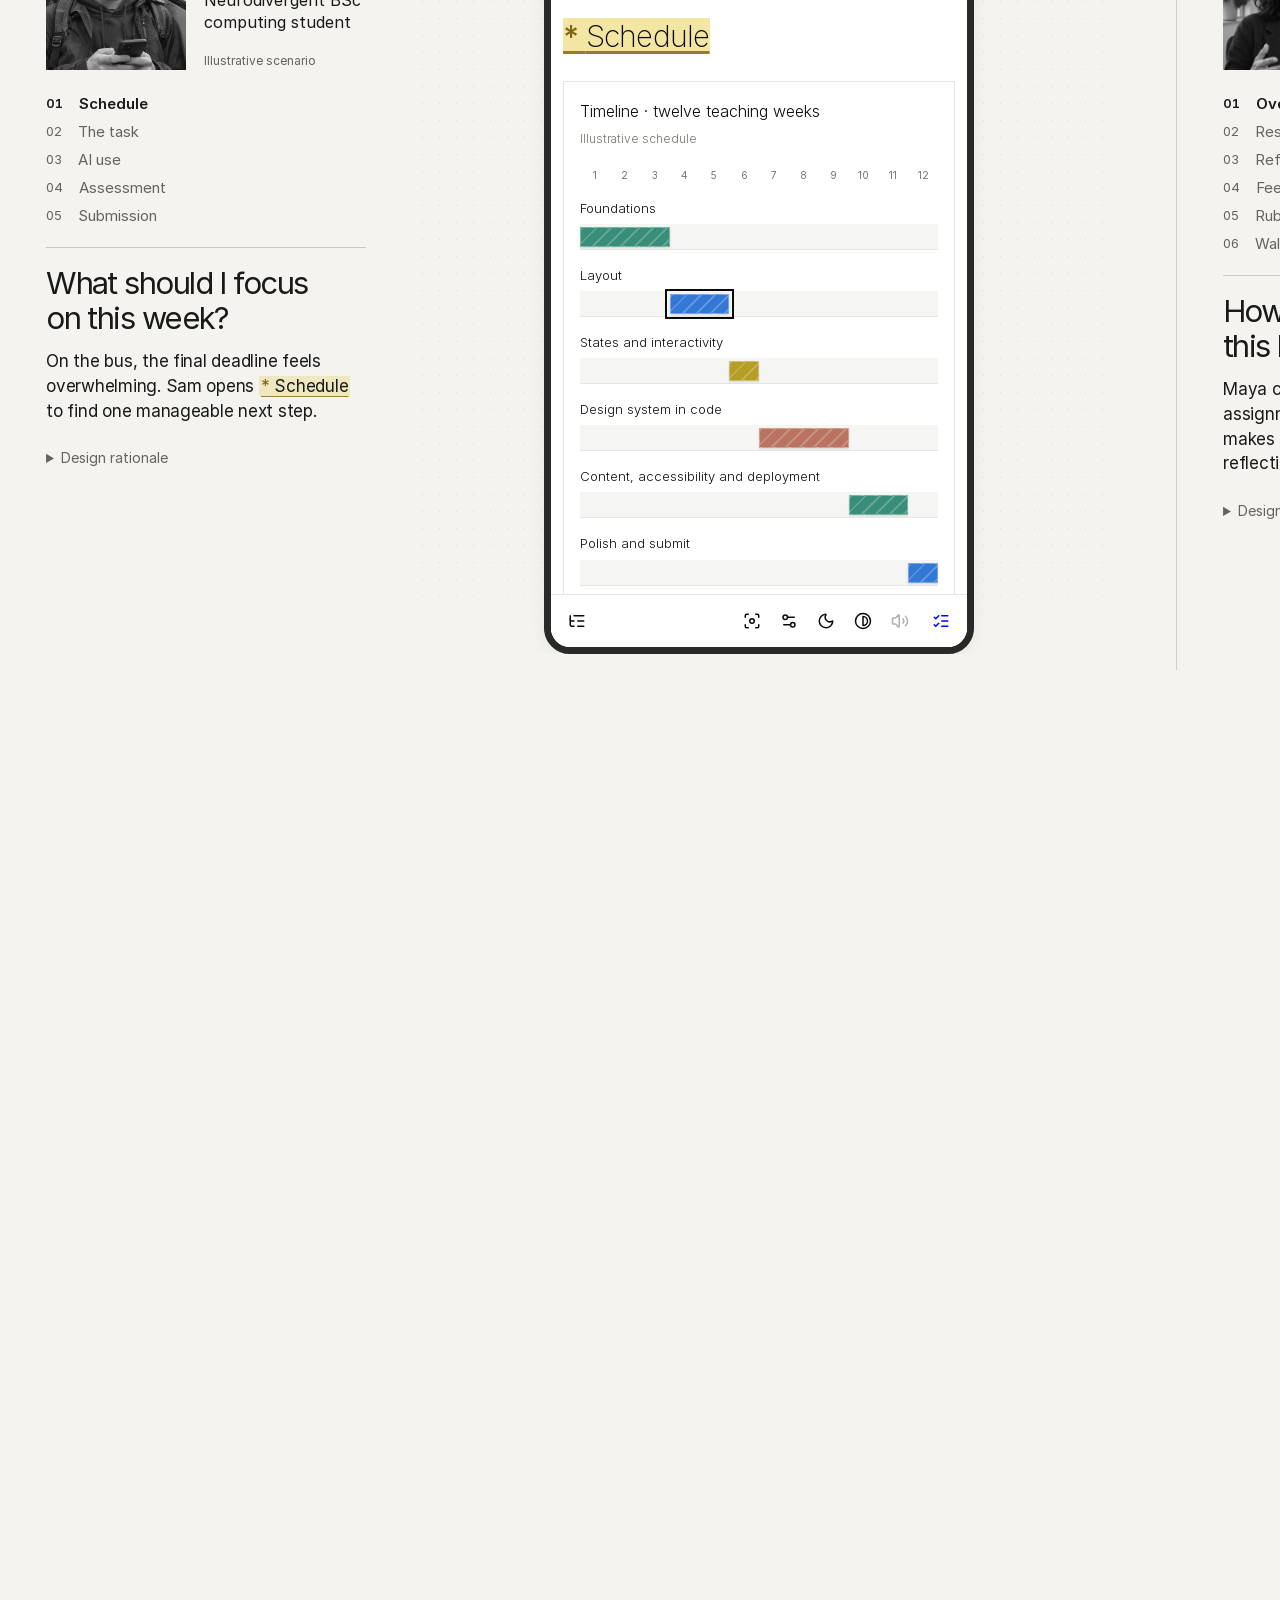
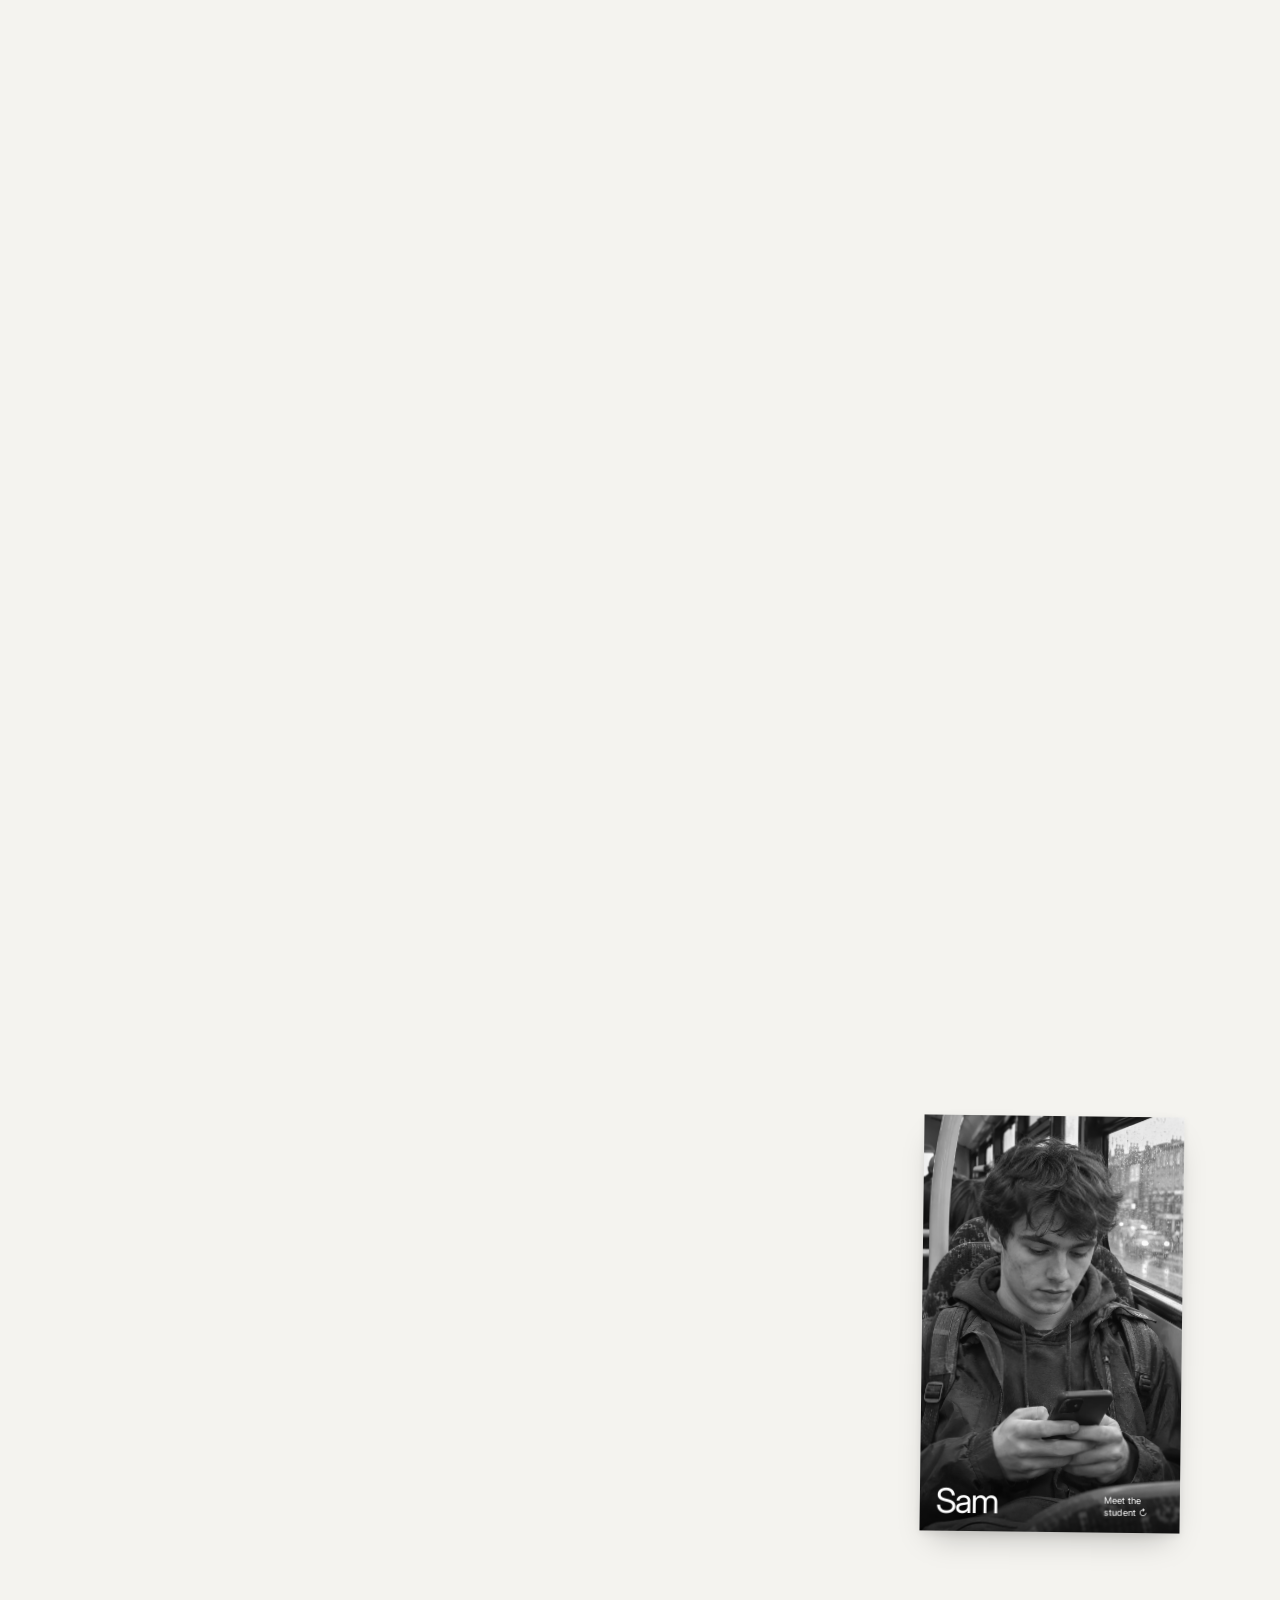
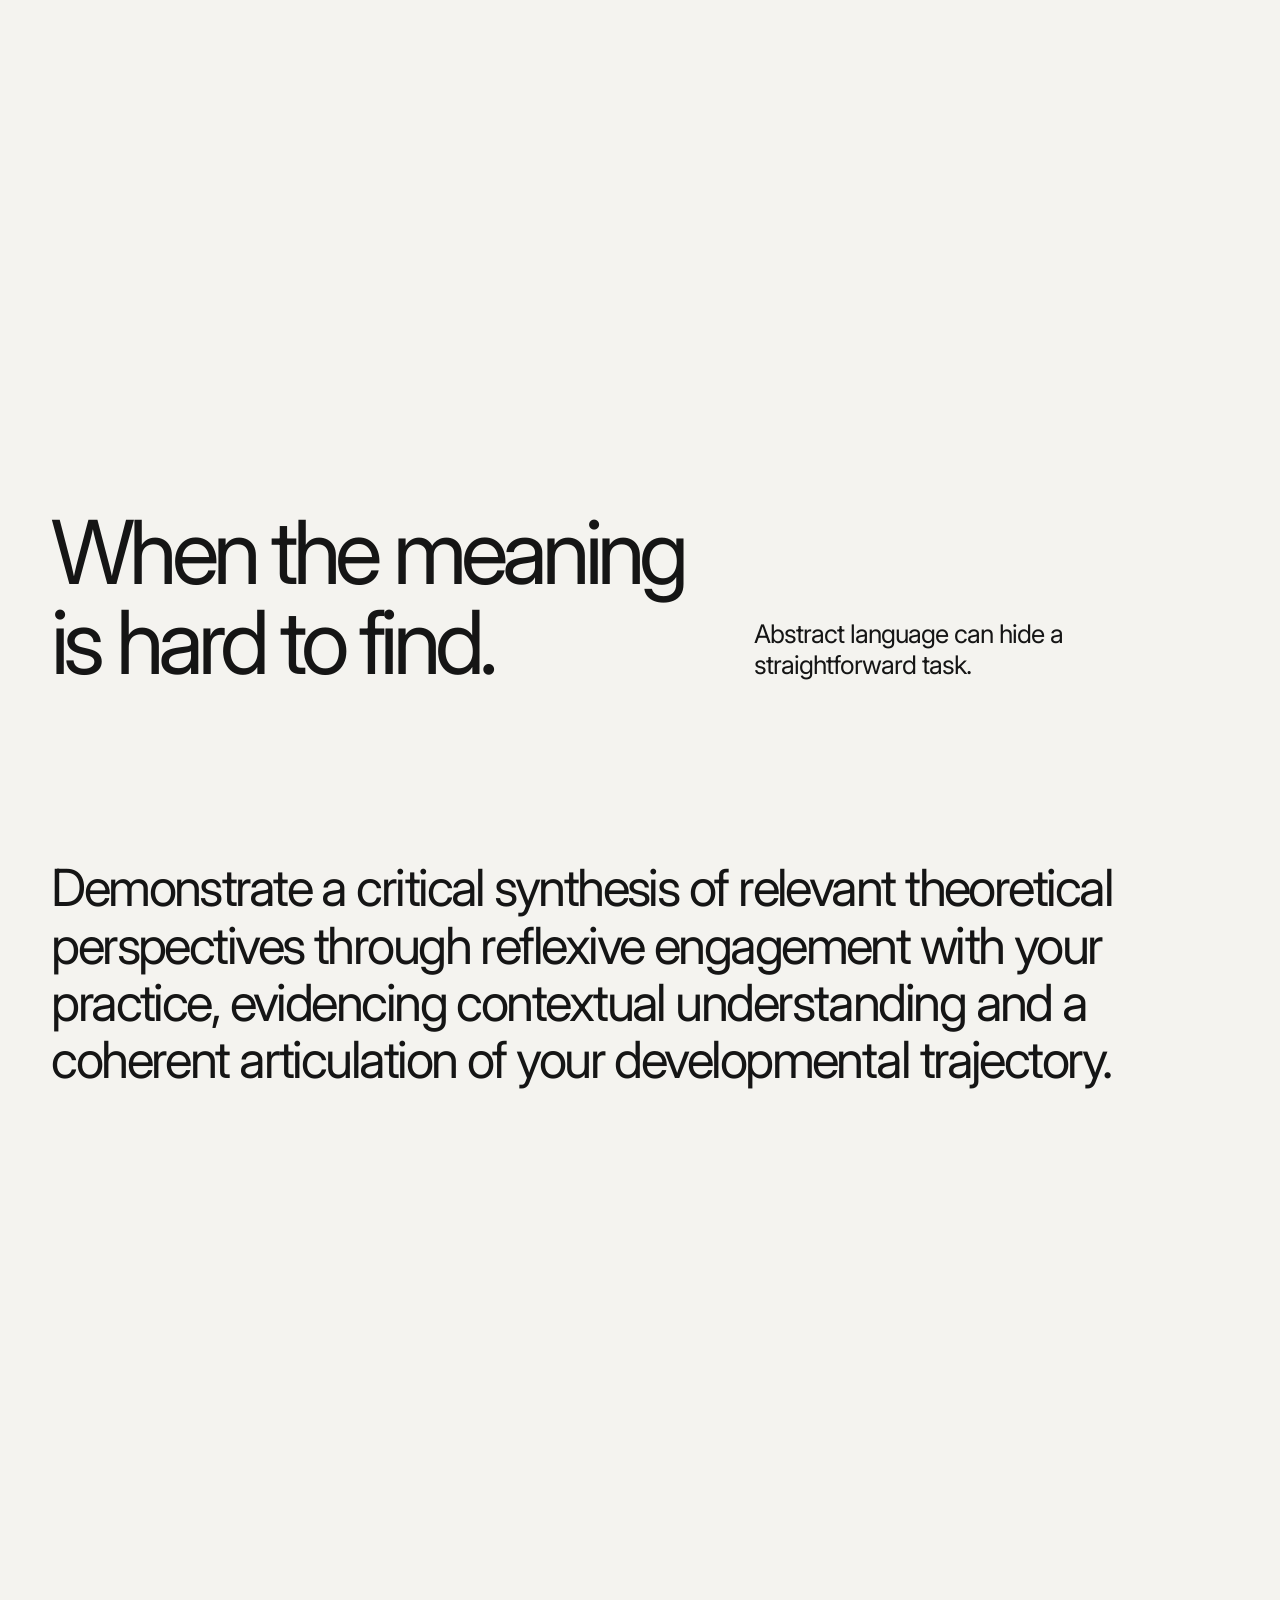
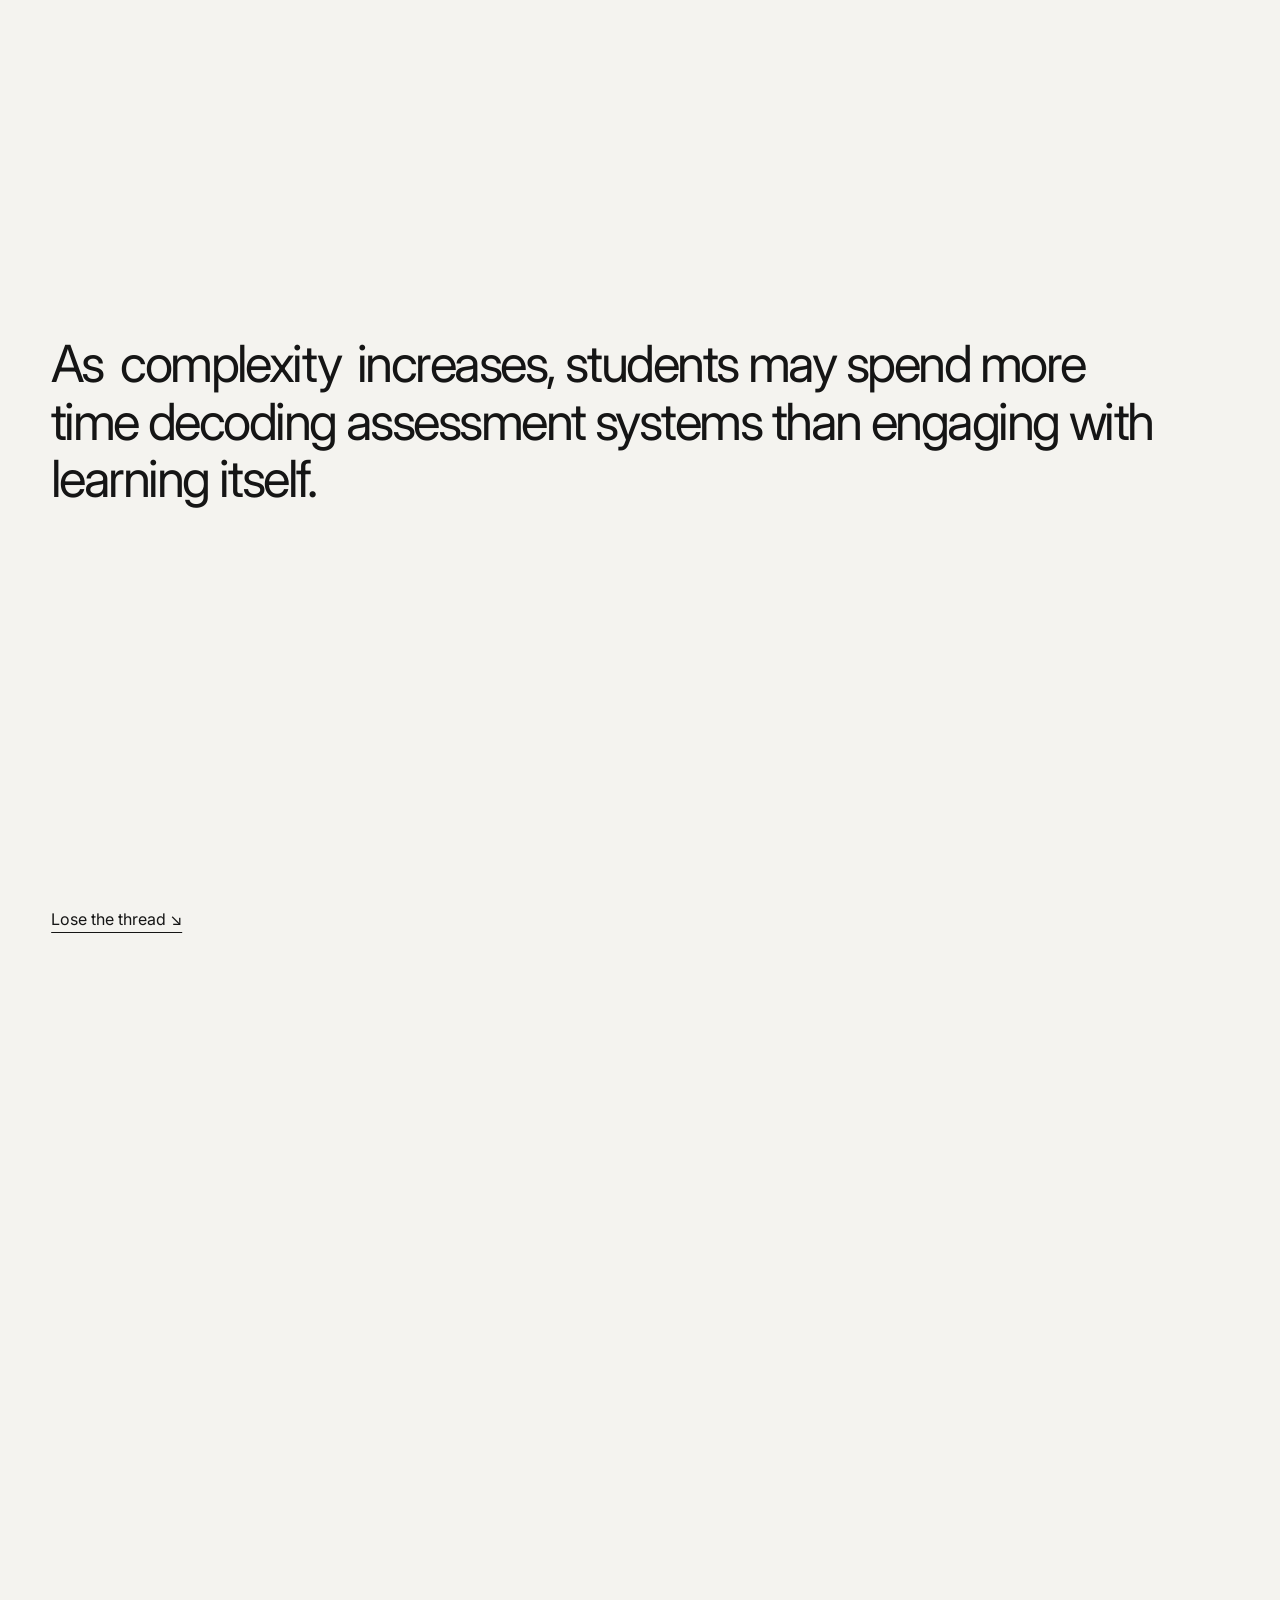
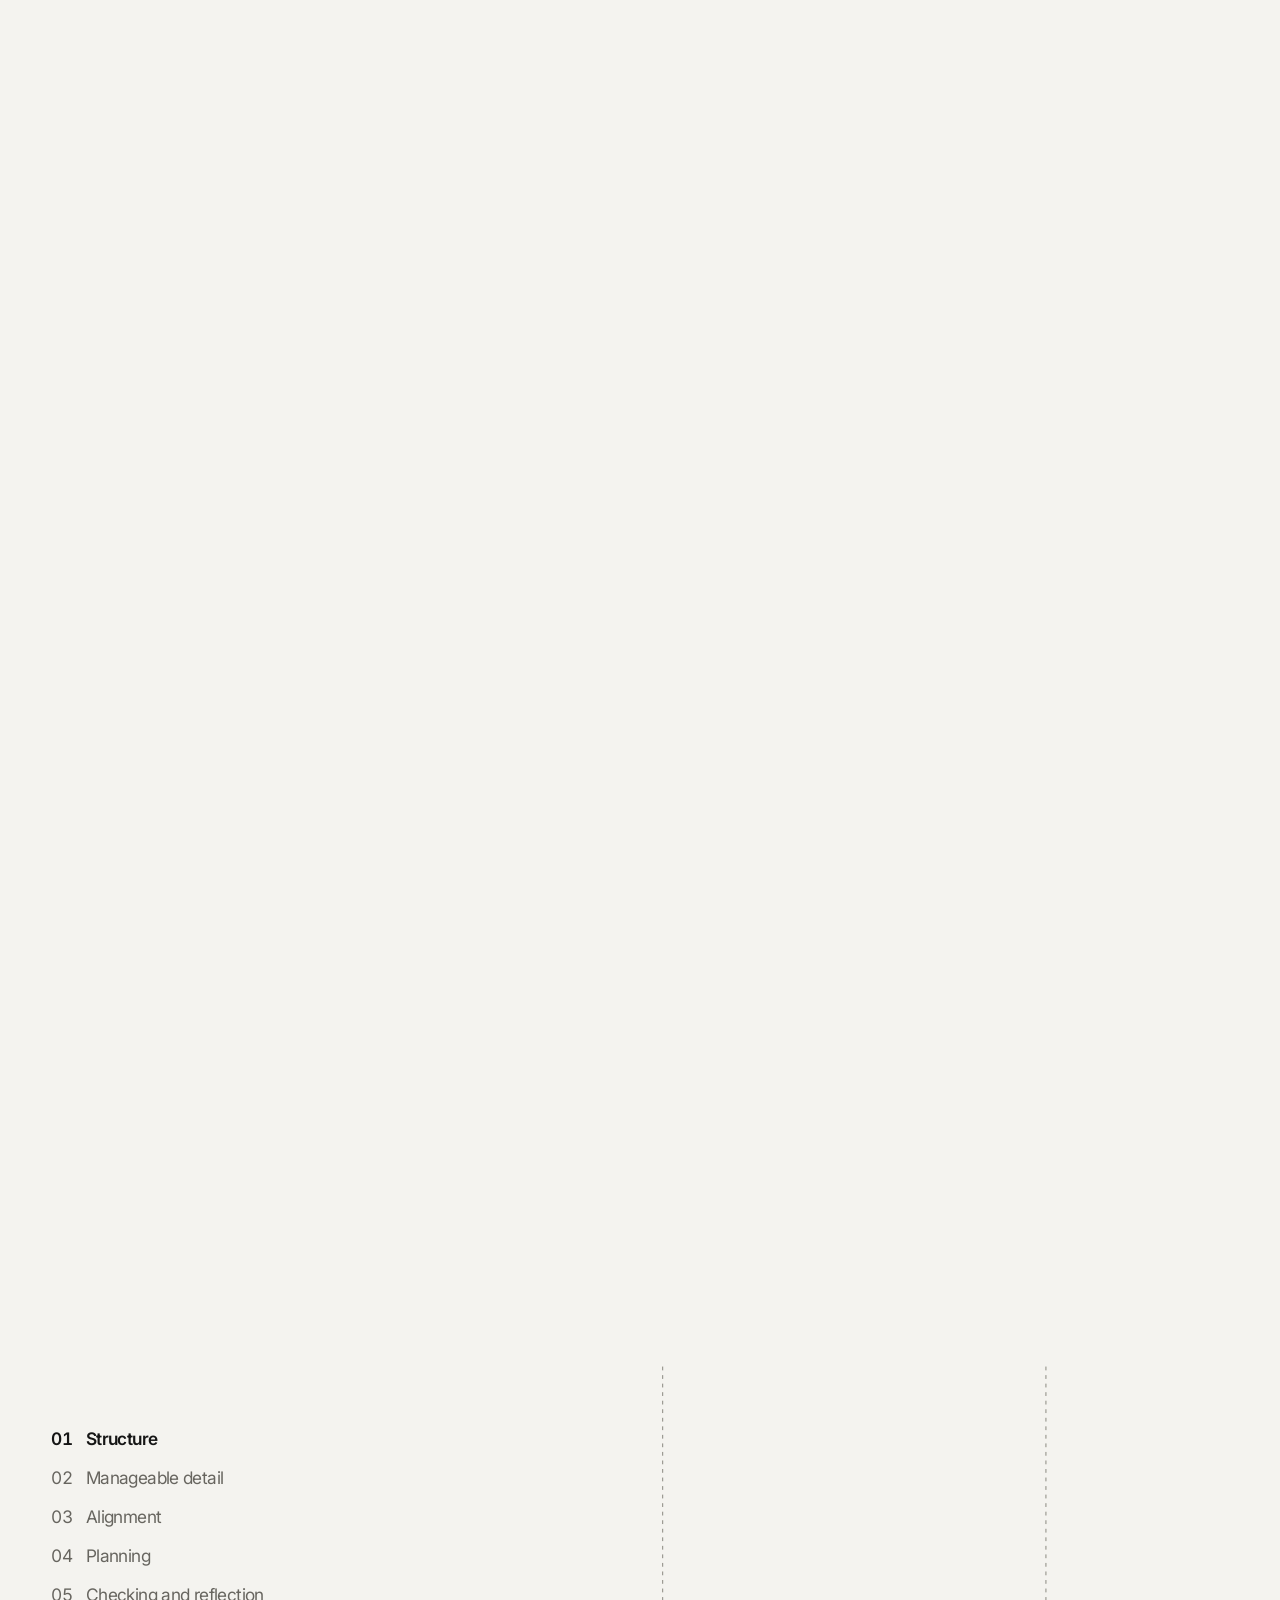
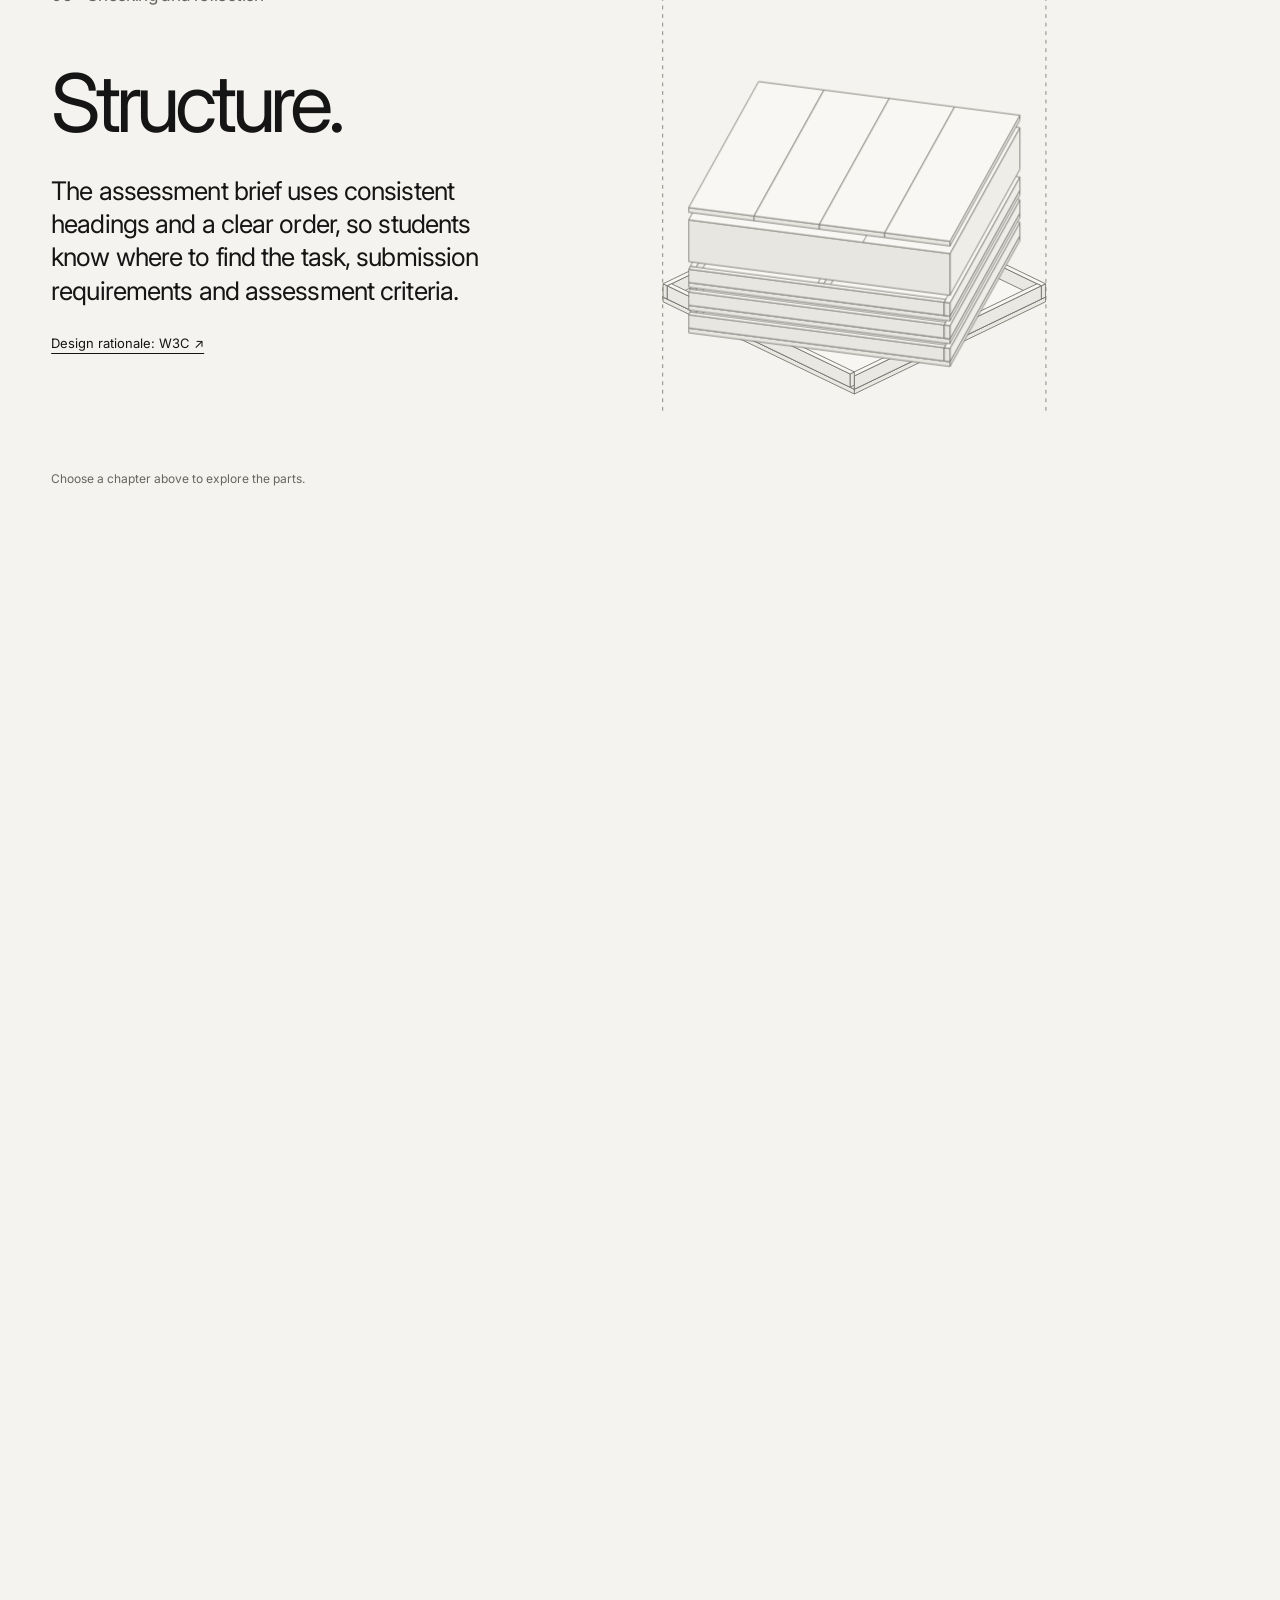
==== commit 9b21993d: "Desaturate paper images instead of inverting them in dark mode" ====
--- a/index.html
+++ b/index.html
@@ -367,7 +367,7 @@
 .story-still .story-stage{padding-top:65px}
 
 /* Keep photographic paper texture while adapting its material to the dark surface. */
-.dark .ephemera-piece{filter:invert(.86) sepia(.08) saturate(.35) brightness(.88) drop-shadow(0 1px 1px rgba(0,0,0,.22))!important}
+.dark .ephemera-piece{filter:grayscale(1) drop-shadow(0 1px 1px rgba(0,0,0,.22))!important}
 </style><link rel="stylesheet" href="menu.css"><link rel="stylesheet" href="integrated-cases.css"><link rel="stylesheet" href="persona-card.css"><link rel="stylesheet" href="mobile-review.css"></head><body><div id="site-progress" class="site-progress" role="progressbar" aria-label="Page progress" aria-valuemin="0" aria-valuemax="100" aria-valuenow="0"><span></span></div><a class="skip" href="#main">Skip to content</a>
 <header class="top"><a class="logo" href="#top">FINDING<br><span class="logo-clarity">CLARITY.</span></a><span class="mid">AN INTERACTIVE ASSESSMENT STUDY / IADT</span><nav class="experience-controls" aria-label="Reading options"><button type="button" id="prefs-open" aria-haspopup="dialog" aria-controls="prefs">Menu</button><button type="button" id="theme-toggle" class="theme-toggle" aria-label="Switch to dark mode" aria-pressed="false"><span class="theme-icon" aria-hidden="true"></span></button></nav></header><dialog id="prefs" class="prefs staggered-menu" aria-labelledby="prefs-title"><button type="button" id="prefs-close" class="menu-close" aria-label="Close menu">Close</button><div class="menu-sheet"><div class="menu-heading"><h2 id="prefs-title">Explore Finding Clarity</h2></div><div class="menu-reading-choice"><p>Scenario demo · only the features used in these stories are active.</p><p>This version includes moving text, pinned scenes and interactive effects.</p><a class="stagger-item" href="readable.html">Go straight to the readable version ↗</a><p class="menu-reading-note">The same information, with normal scrolling and no visual effects.</p><a class="stagger-item menu-oer" href="https://building-better-briefs.pages.dev" target="_blank" rel="noopener noreferrer">Building Better Briefs · Full OER ↗</a></div><nav class="chapter-menu" aria-label="Site chapters"><a class="stagger-item" href="#top"><span class="menu-number">01</span><span>The beginning</span></a><a class="stagger-item" href="#tool"><span class="menu-number">02</span><span>Explore the brief</span></a><a class="stagger-item" href="#experience"><span class="menu-number">03</span><span>Ambiguity</span></a><a class="stagger-item" href="#reading-passage"><span class="menu-number">04</span><span>Finding meaning</span></a><a class="stagger-item" href="#complexity"><span class="menu-number">05</span><span>Complexity</span></a><a class="stagger-item" href="#anatomy"><span class="menu-number">06</span><span>Anatomy of the brief</span></a></nav><div class="menu-preferences"><h3>Accessibility settings</h3><label class="stagger-item"><span>Pause motion<small>Stop effects and use normal scrolling.</small></span><input type="checkbox" id="reduce"></label><label class="stagger-item"><span>High contrast<small>Hide background text and strengthen contrast.</small></span><input type="checkbox" id="contrast"></label><label class="stagger-item"><span>Larger text<small>Increase supporting text.</small></span><input type="checkbox" id="large"></label><input type="checkbox" id="dark" hidden></div></div></dialog><div class="word-columns" aria-hidden="true"></div><main id="main"><section id="top" class="scroll-story" aria-labelledby="story-title">
 <div class="story-stage">
--- a/mobile-review.css
+++ b/mobile-review.css
@@ -38,3 +38,61 @@
  .story-still .scroll-story .story-stage{height:auto;min-height:0}
 }
 @media(max-width:760px) and (max-height:650px){.mobile-opening-intro{bottom:65px}.mobile-opening-intro p{font-size:18px;margin-bottom:12px}.scroll-story .story-title{top:17%;font-size:14vw}}
+/* Keep the opening prompt readable against the moving text field. */
+@media(max-width:760px){
+ .scroll-story .scroll-cue{left:0;right:0;bottom:0;min-height:68px;display:flex;align-items:center;padding:18px;background:var(--surface,#f4f3ef);color:var(--foreground,#191919);border-top:1px solid var(--edge,#cac8c0);font-size:11px;letter-spacing:.08em;isolation:isolate}
+}
+
+/* Touch reading uses stable document flow instead of hover and pinned transitions. */
+@media(max-width:760px),(max-width:1100px) and (pointer:coarse){
+ .ambiguity-flow,.barrier-flow{min-height:0!important}
+ .ambiguity-flow>.ambiguity-panel,.barrier-flow>.barrier-panel{position:relative!important;top:auto;min-height:0!important}
+ .ambiguity-scroll-word{opacity:1!important;filter:none!important;transform:none!important}
+ .particle-word canvas{display:none!important}.particle-word .particle-label{color:inherit!important;opacity:1!important}.particle-word{cursor:default}
+ .torch-clear{display:none!important}.torch-base{mask-image:none!important}.focus-word{filter:none!important;transition:none!important;cursor:text}
+ #anatomy.anatomy-story{height:auto!important;scroll-margin-top:72px}
+ .anatomy-stage{position:relative!important;top:auto;min-height:0;height:auto;padding-top:32px;align-content:start}
+ .anatomy-chapter-text{min-height:0}.anatomy-chapter-outgoing{display:none}
+ .anatomy-drawing{height:300px;min-height:0;max-width:100%;margin-top:12px}
+ .anatomy-nav{position:relative;top:auto}.anatomy-copy h2{scroll-margin-top:76px}
+}
+@media(max-width:760px),(max-width:1100px) and (pointer:coarse){
+ .focus-word{pointer-events:none}
+ .anatomy-nav{display:block;width:100%;margin-bottom:22px}.anatomy-nav>button{display:none}
+ .anatomy-mobile-select{display:block;width:100%;min-height:48px;border:1px solid var(--edge);border-radius:0;background:var(--surface);color:var(--foreground);font:inherit;font-size:15px;padding:10px 12px}
+}
+@media(max-width:760px),(max-width:1100px) and (pointer:coarse){
+ #anatomy{overflow-anchor:none}
+ .anatomy-chapter-text{min-height:350px}
+}
+
+.mobile-anatomy-flow{display:none}
+@media(max-width:760px),(max-width:1100px) and (pointer:coarse){
+ #anatomy.has-mobile-chapters>.anatomy-stage{display:none}
+ .mobile-anatomy-flow{display:block;padding:0 18px 35px;background:var(--surface)}
+ .mobile-anatomy-navigation{position:sticky;top:56px;z-index:15;background:var(--surface);padding:12px 0;border-bottom:1px solid var(--edge)}
+ .mobile-anatomy-navigation select{display:block;width:100%;min-height:48px;border:1px solid var(--edge);border-radius:0;background:var(--surface);color:var(--foreground);font:inherit;font-size:15px;padding:10px 12px}
+ .mobile-anatomy-chapter{padding:28px 0 32px;scroll-margin-top:140px;border-bottom:1px solid var(--edge)}
+ .mobile-anatomy-number{font-size:11px;letter-spacing:.09em;color:var(--subtle);margin:0 0 14px}
+ .mobile-anatomy-chapter h2{font-size:36px;line-height:1.05;font-weight:400;letter-spacing:-.045em;margin:0 0 18px}
+ .mobile-anatomy-chapter>p:not(.mobile-anatomy-number){font-size:19px;line-height:1.45;margin:0;max-width:32ch}
+ .mobile-anatomy-diagram{display:block;width:100%;height:230px;margin:20px 0 16px;color:var(--foreground)}
+ .mobile-anatomy-chapter .anatomy-evidence{display:inline-block;font-size:12px;line-height:1.5}
+ .mobile-anatomy-diagram .assembly-guide{display:none}
+ .brief-bridge{height:auto!important;min-height:0!important}.brief-bridge .bridge-stage{position:relative!important;min-height:0!important;padding-top:48px;padding-bottom:48px}
+ .bridge-word{opacity:1!important;filter:none!important;transform:none!important}
+}
+@media(max-width:760px),(max-width:1100px) and (pointer:coarse){
+ html{scroll-behavior:auto!important}
+ .mobile-anatomy-flow{padding-bottom:160px}
+}
+
+/* Mobile scrolling must never resize a physics scene when browser chrome changes. */
+@media(max-width:760px),(max-width:1100px) and (pointer:coarse){
+ .complexity-flow{min-height:0!important;margin-top:60px}
+ .complexity-flow>.complexity-section{position:relative!important;min-height:0!important;height:auto;padding-top:40px;padding-bottom:40px;justify-content:flex-start}
+ .complexity-section .complexity-trigger,.complexity-section:has(.complexity-conclusion:not([hidden])) .complexity-trigger{padding-bottom:0;opacity:1;color:var(--foreground);cursor:text;pointer-events:none}
+ .complexity-section .clarity-toggle{display:none!important}
+ .complexity-section .complexity-conclusion{display:block!important;position:relative;margin:24px 0 0;order:0}
+ .complexity-word{transform:none!important}.complexity-signal{animation:none!important;font-weight:400!important}
+}
